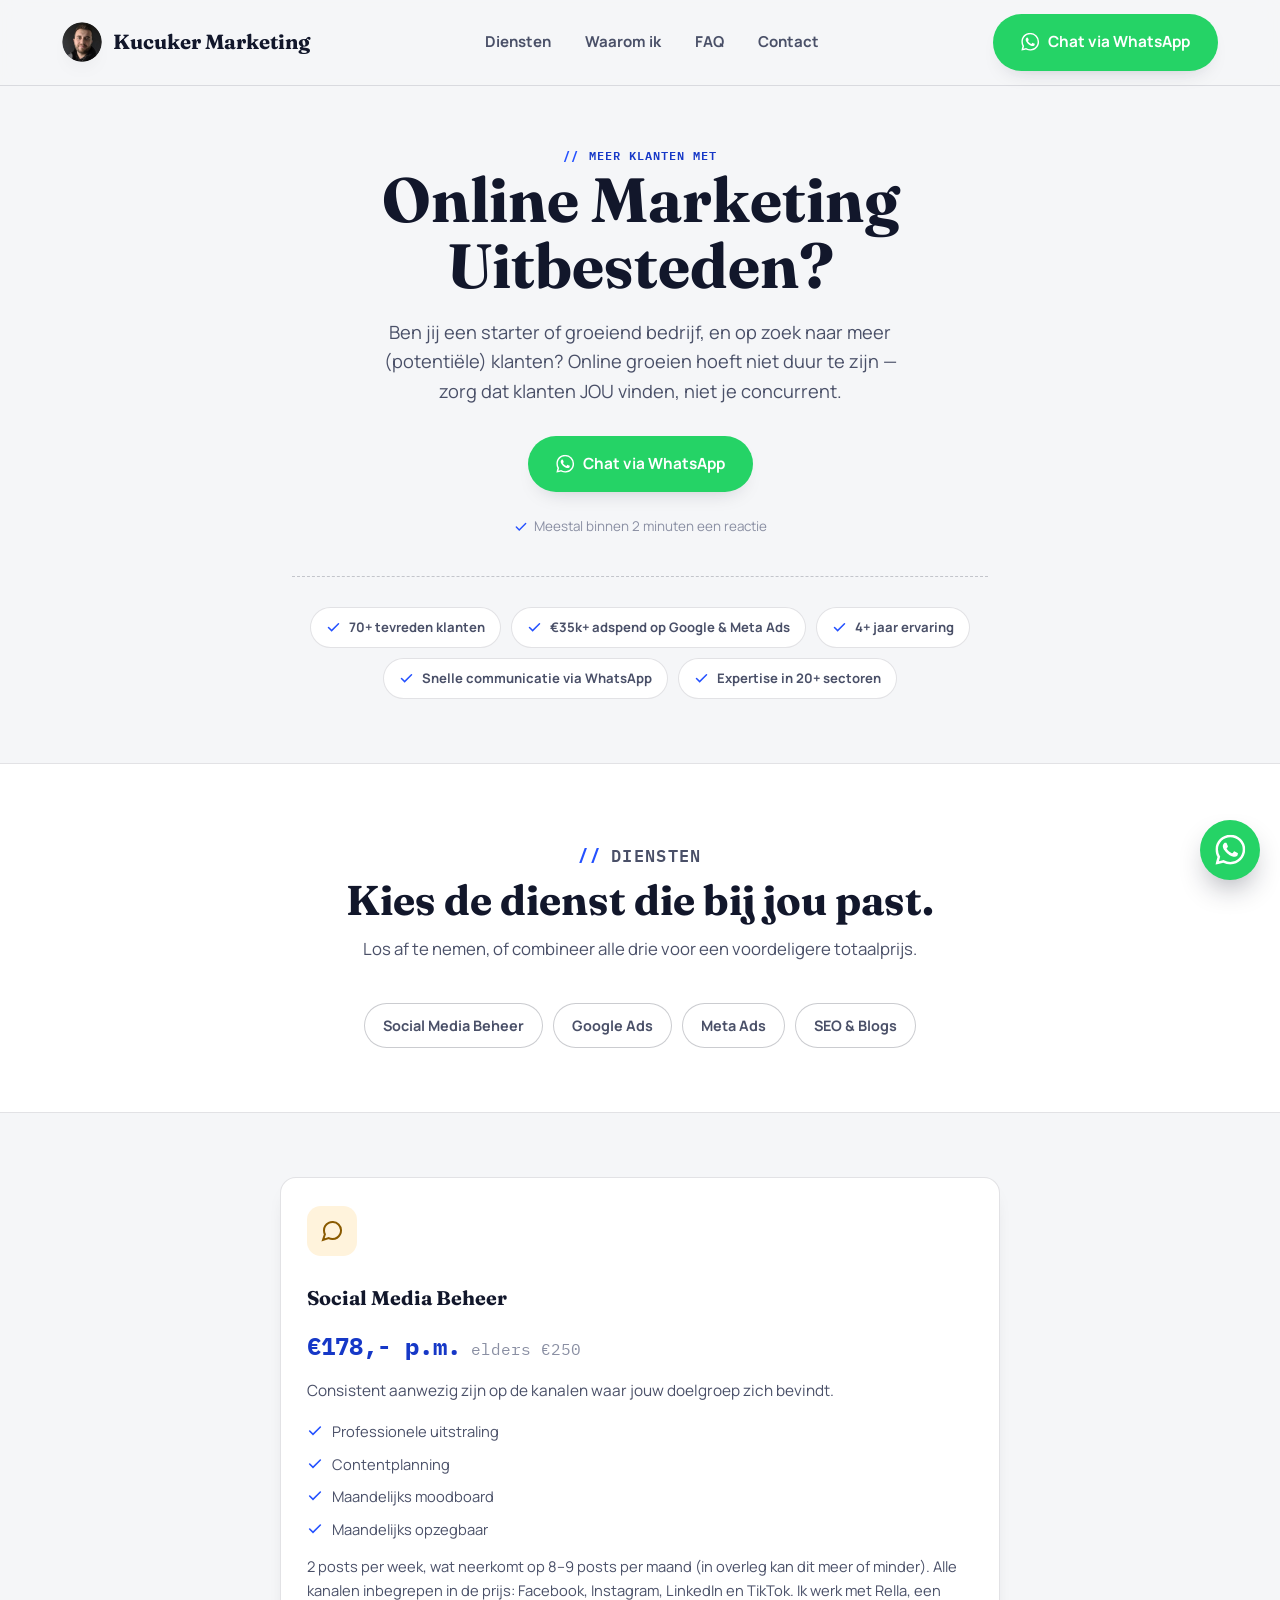
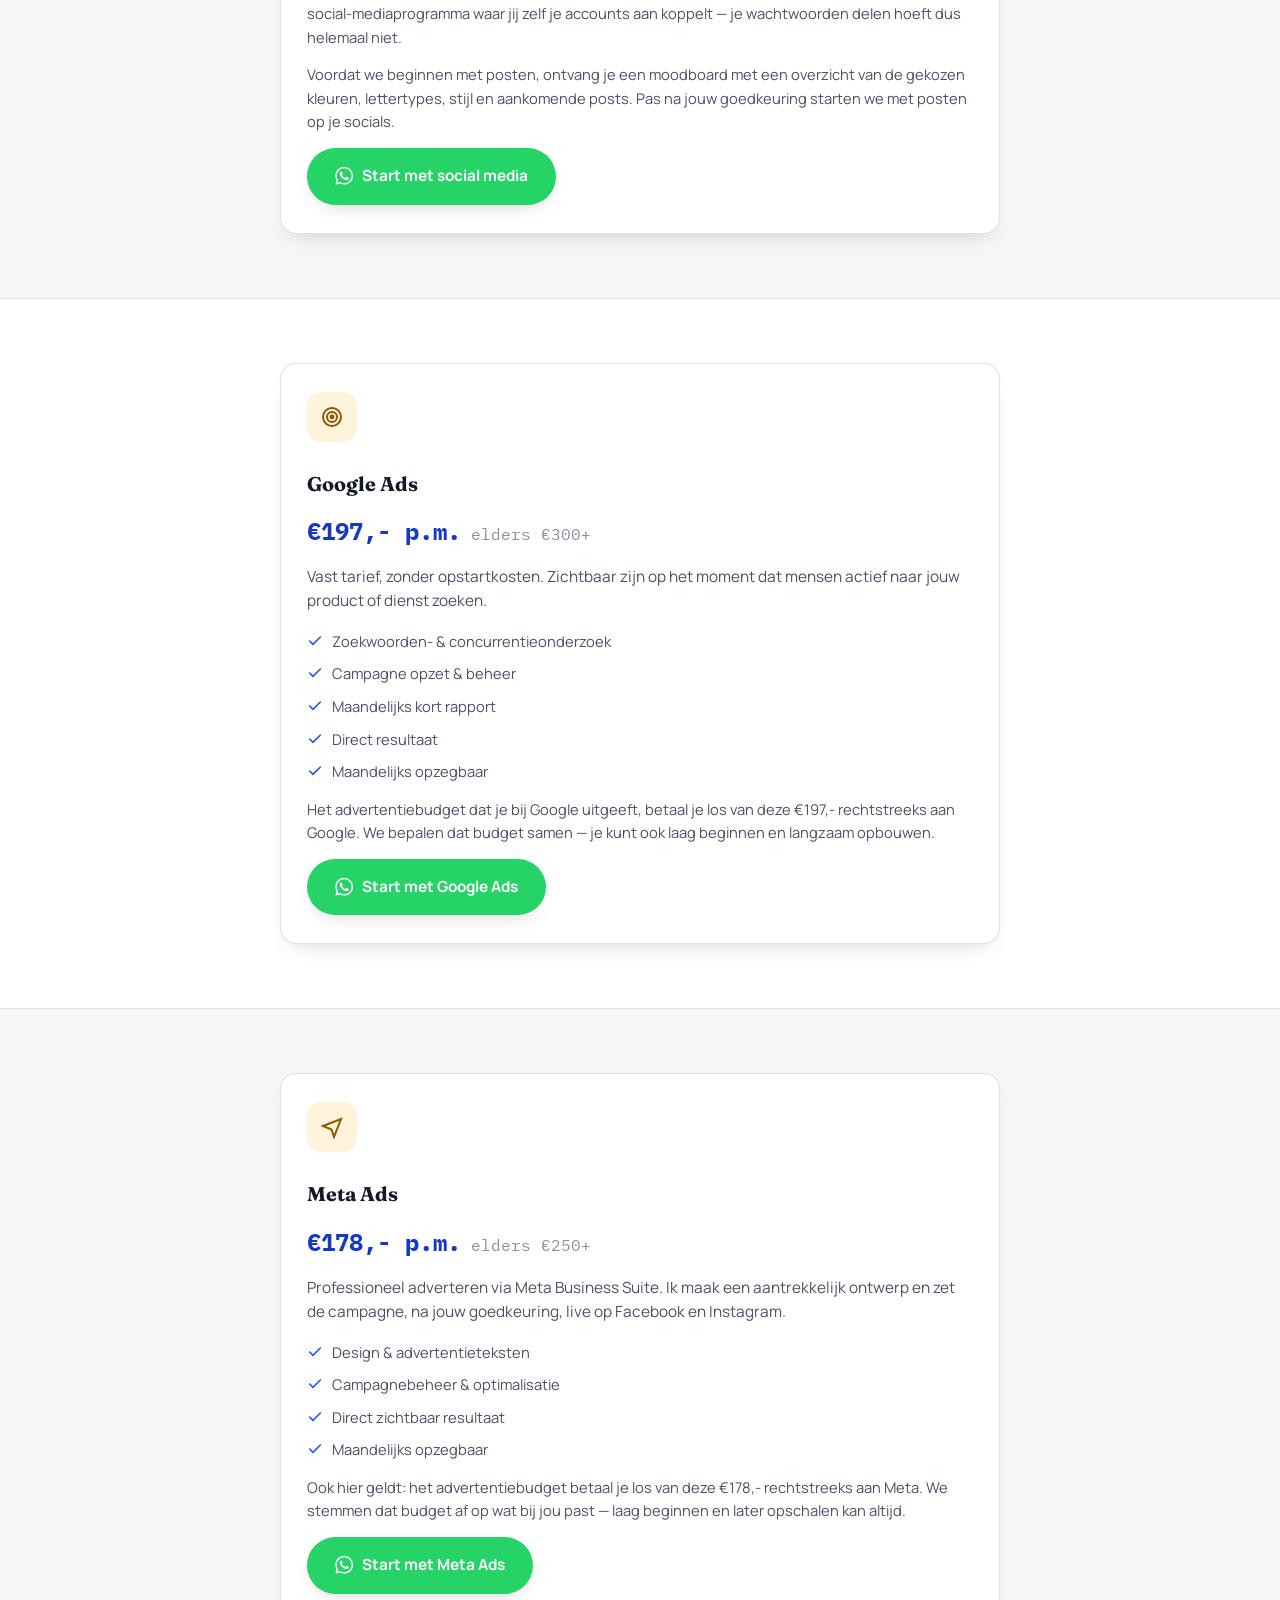
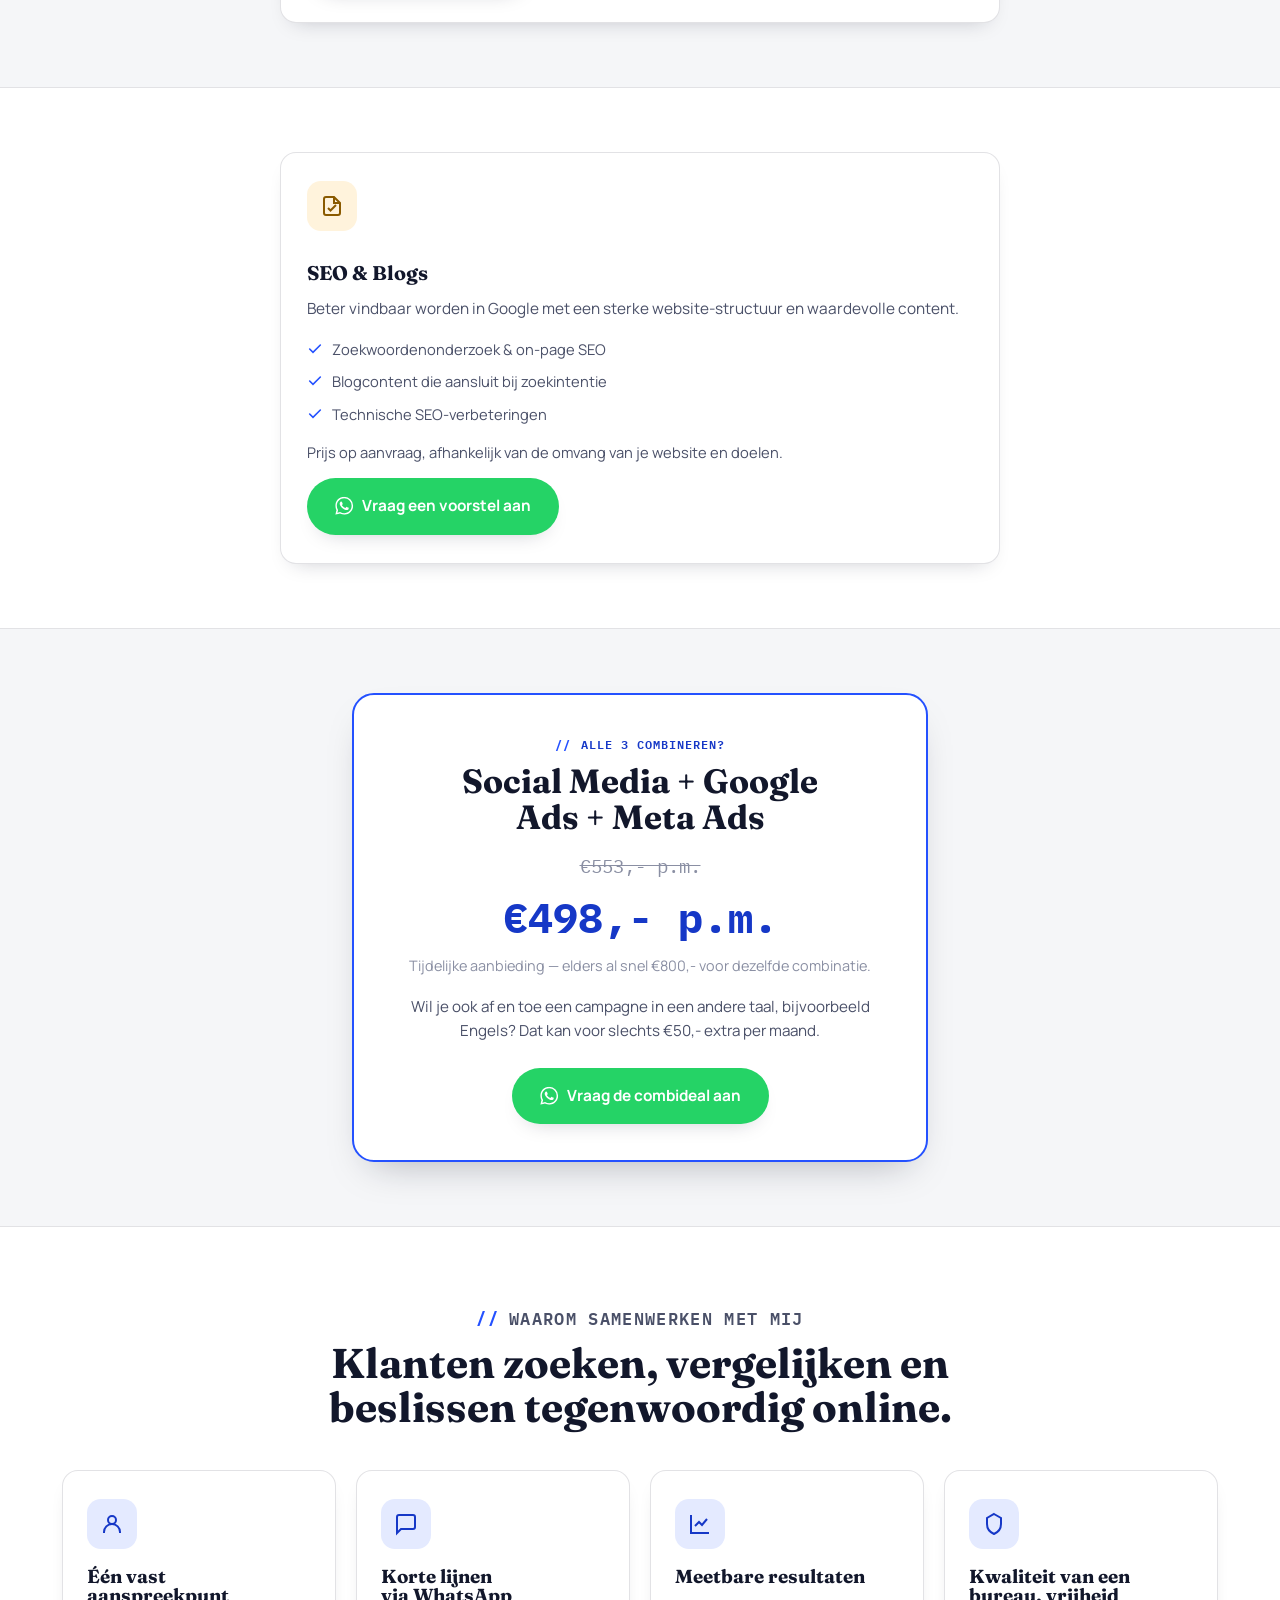
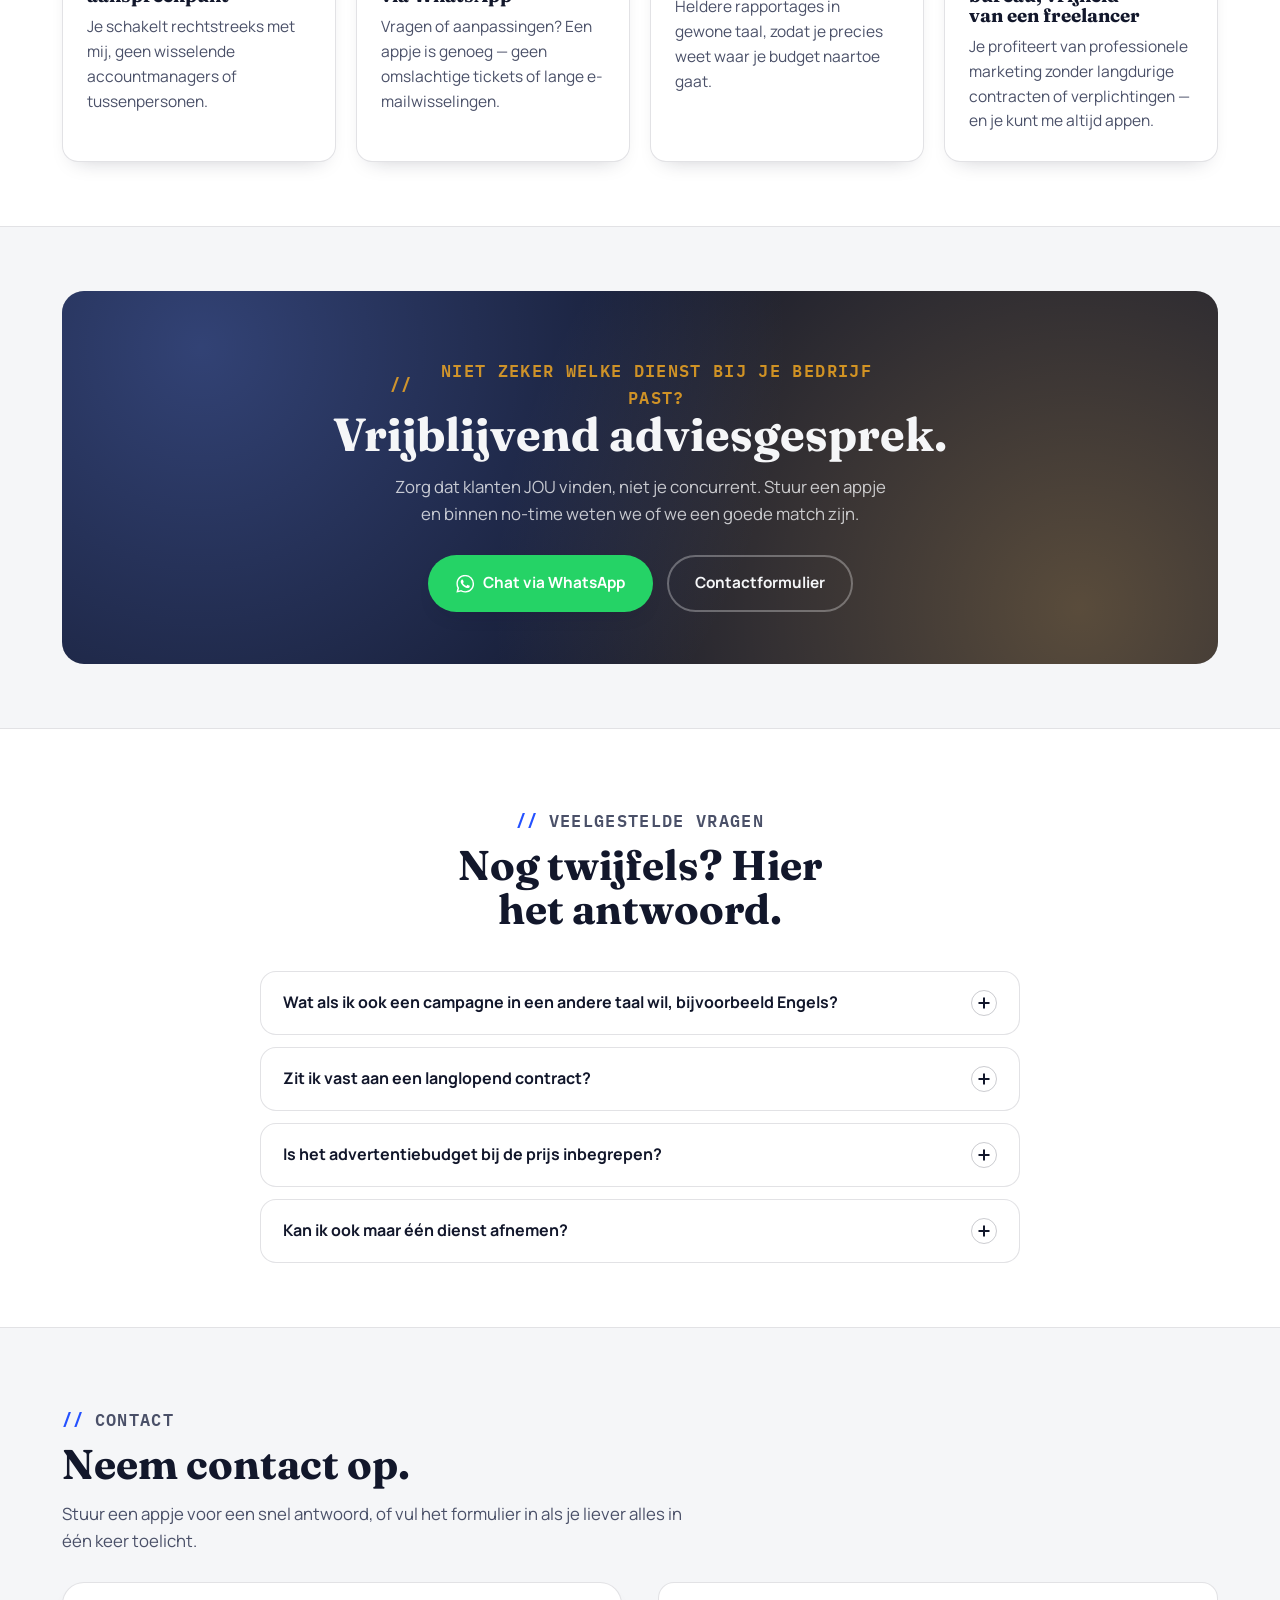
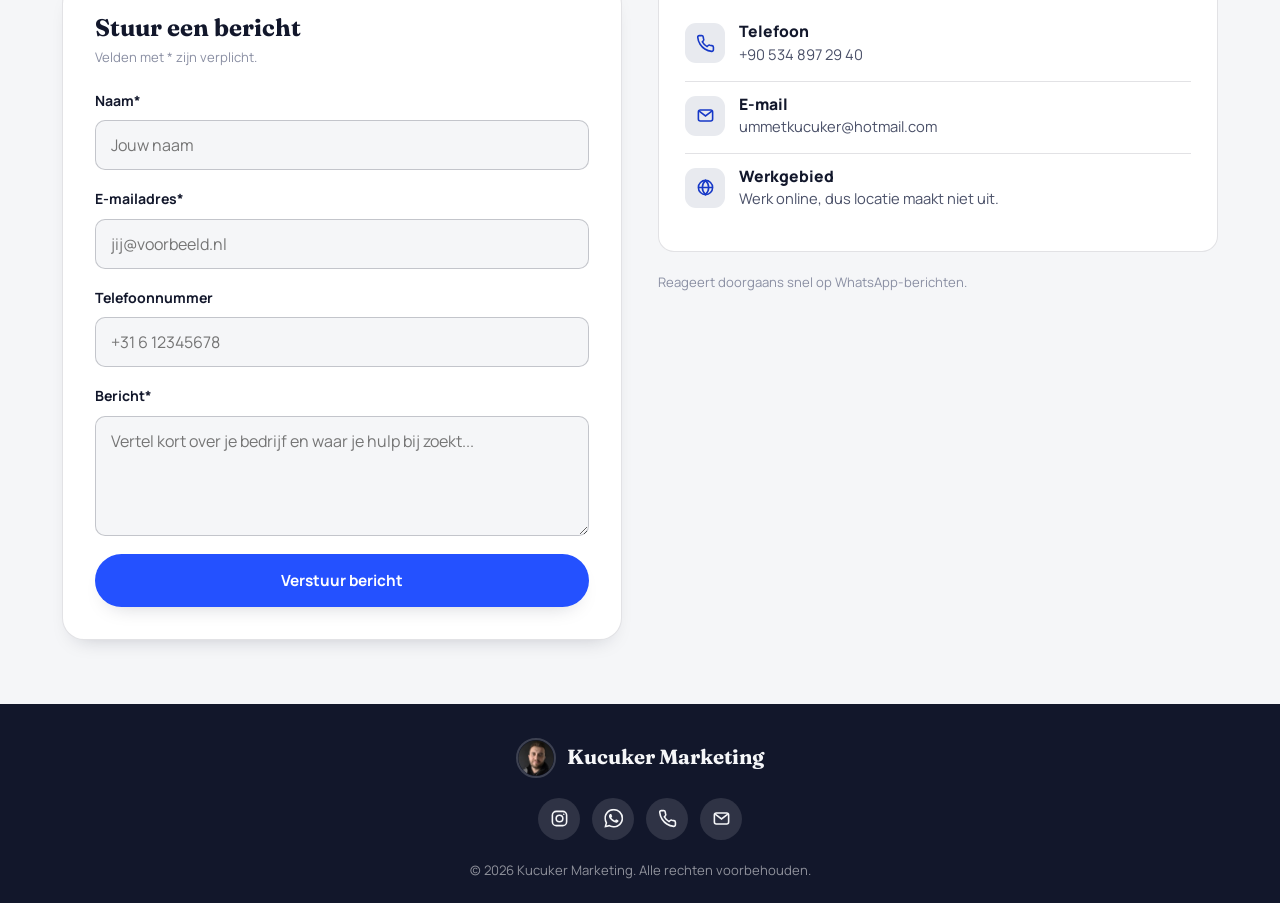
==== index.html @ f64799c8 "Add files via upload" ====
<!doctype html>
<html lang="nl">
<head>
<meta charset="UTF-8">
<meta name="viewport" content="width=device-width, initial-scale=1.0">
<title>Kucuker Marketing | Online Marketing Bureau</title>
<link rel="preconnect" href="https://fonts.googleapis.com">
<link rel="preconnect" href="https://fonts.gstatic.com" crossorigin>
<link rel="stylesheet" href="https://fonts.googleapis.com/css2?family=Fraunces:opsz,wght@9..144,500;9..144,600;9..144,700;9..144,800;9..144,900&family=Manrope:wght@400;500;600;700;800&family=IBM+Plex+Mono:wght@500;600;700&display=swap">
<link rel="stylesheet" href="index.css">
<script type="application/ld+json">
{
  "@context": "https://schema.org",
  "@type": "ProfessionalService",
  "name": "Kucuker Marketing",
  "url": "https://kucukermarketing.nl",
  "description": "Online marketing uitbesteden: social media beheer, Google Ads, Meta Ads en SEO & blogs voor zzp'ers en MKB.",
  "telephone": "+90 534 897 29 40",
  "areaServed": "Online / op afstand",
  "makesOffer": [
    {"@type":"Offer","itemOffered":{"@type":"Service","name":"Social Media Beheer"}},
    {"@type":"Offer","itemOffered":{"@type":"Service","name":"Google Ads"}},
    {"@type":"Offer","itemOffered":{"@type":"Service","name":"Meta Ads"}},
    {"@type":"Offer","itemOffered":{"@type":"Service","name":"SEO & Blogs"}}
  ]
}
</script>
</head>
<body>
<header class="site-header">
  <div class="wrap header-row">
    <a href="#top" class="logo" aria-label="Kucuker Marketing home">
      <img class="logo-photo" src="[data-uri]" alt="">
      <span class="logo-text">Kucuker Marketing</span>
    </a>

    <nav class="nav" aria-label="Primair">
      <a href="#diensten" class="nav-link" data-nav="diensten">Diensten</a>
      <a href="#waarom" class="nav-link" data-nav="waarom">Waarom ik</a>
      <a href="#faq" class="nav-link" data-nav="faq">FAQ</a>
      <a href="#contact" class="nav-link" data-nav="contact">Contact</a>
    </nav>

    <div class="header-actions">
      <a href="https://wa.me/905348972940" class="btn btn-wa header-cta"><svg class="wa-icon" viewBox="0 0 24 24" fill="currentColor" width="18" height="18"><path d="M17.472 14.382c-.297-.149-1.758-.867-2.03-.967-.273-.099-.471-.148-.67.15-.197.297-.767.966-.94 1.164-.173.199-.347.223-.644.075-.297-.15-1.255-.463-2.39-1.475-.883-.788-1.48-1.761-1.653-2.059-.173-.297-.018-.458.13-.606.134-.133.298-.347.446-.52.149-.174.198-.298.298-.497.099-.198.05-.371-.025-.52-.075-.149-.669-1.612-.916-2.207-.242-.579-.487-.5-.669-.51-.173-.008-.371-.01-.57-.01-.198 0-.52.074-.792.372-.272.297-1.04 1.016-1.04 2.479 0 1.462 1.065 2.875 1.213 3.074.149.198 2.096 3.2 5.077 4.487.709.306 1.262.489 1.694.625.712.227 1.36.195 1.871.118.571-.085 1.758-.719 2.006-1.413.248-.694.248-1.289.173-1.413-.074-.124-.272-.198-.57-.347zm-5.421 7.403h-.004a9.87 9.87 0 01-5.031-1.378l-.361-.214-3.741.982.998-3.648-.235-.374a9.86 9.86 0 01-1.51-5.26c.001-5.45 4.436-9.884 9.888-9.884 2.64 0 5.122 1.03 6.988 2.898a9.825 9.825 0 012.893 6.994c-.003 5.45-4.437 9.884-9.885 9.884zm8.413-18.297A11.815 11.815 0 0012.05 0C5.495 0 .16 5.335.157 11.892c0 2.096.547 4.142 1.588 5.945L.057 24l6.305-1.654a11.882 11.882 0 005.683 1.448h.005c6.554 0 11.89-5.335 11.893-11.893a11.821 11.821 0 00-3.48-8.413z"/></svg>Chat via WhatsApp</a>
      <button class="menu-toggle" id="menuToggle" aria-expanded="false" aria-controls="mobilePanel" aria-label="Open menu">
        <svg id="iconMenu" width="20" height="20" viewBox="0 0 24 24" fill="none" stroke="currentColor" stroke-width="2.4" stroke-linecap="round"><path d="M3 6h18M3 12h18M3 18h18"/></svg>
        <svg id="iconClose" width="20" height="20" viewBox="0 0 24 24" fill="none" stroke="currentColor" stroke-width="2.4" stroke-linecap="round" hidden><path d="M6 6l12 12M18 6L6 18"/></svg>
      </button>
    </div>
  </div>

  <nav class="mobile-panel" id="mobilePanel" aria-label="Mobiel">
    <a href="#diensten" class="nav-link" data-nav="diensten">Diensten</a>
    <a href="#waarom" class="nav-link" data-nav="waarom">Waarom ik</a>
    <a href="#faq" class="nav-link" data-nav="faq">FAQ</a>
    <a href="#contact" class="nav-link" data-nav="contact">Contact</a>
    <a href="https://wa.me/905348972940" class="btn btn-wa"><svg class="wa-icon" viewBox="0 0 24 24" fill="currentColor" width="18" height="18"><path d="M17.472 14.382c-.297-.149-1.758-.867-2.03-.967-.273-.099-.471-.148-.67.15-.197.297-.767.966-.94 1.164-.173.199-.347.223-.644.075-.297-.15-1.255-.463-2.39-1.475-.883-.788-1.48-1.761-1.653-2.059-.173-.297-.018-.458.13-.606.134-.133.298-.347.446-.52.149-.174.198-.298.298-.497.099-.198.05-.371-.025-.52-.075-.149-.669-1.612-.916-2.207-.242-.579-.487-.5-.669-.51-.173-.008-.371-.01-.57-.01-.198 0-.52.074-.792.372-.272.297-1.04 1.016-1.04 2.479 0 1.462 1.065 2.875 1.213 3.074.149.198 2.096 3.2 5.077 4.487.709.306 1.262.489 1.694.625.712.227 1.36.195 1.871.118.571-.085 1.758-.719 2.006-1.413.248-.694.248-1.289.173-1.413-.074-.124-.272-.198-.57-.347zm-5.421 7.403h-.004a9.87 9.87 0 01-5.031-1.378l-.361-.214-3.741.982.998-3.648-.235-.374a9.86 9.86 0 01-1.51-5.26c.001-5.45 4.436-9.884 9.888-9.884 2.64 0 5.122 1.03 6.988 2.898a9.825 9.825 0 012.893 6.994c-.003 5.45-4.437 9.884-9.885 9.884zm8.413-18.297A11.815 11.815 0 0012.05 0C5.495 0 .16 5.335.157 11.892c0 2.096.547 4.142 1.588 5.945L.057 24l6.305-1.654a11.882 11.882 0 005.683 1.448h.005c6.554 0 11.89-5.335 11.893-11.893a11.821 11.821 0 00-3.48-8.413z"/></svg>Chat via WhatsApp</a>
  </nav>
</header>

<main id="top">

  <!-- ===================== HERO ===================== -->
  <section class="hero hero-solo">
    <div class="wrap">
      <div>
        <p class="eyebrow">Meer klanten met</p>
        <h1>Online Marketing<br>Uitbesteden?</h1>
        <p class="hero-lede">Ben jij een starter of groeiend bedrijf, en op zoek naar meer (potenti&euml;le) klanten? Online groeien hoeft niet duur te zijn &mdash; zorg dat klanten JOU vinden, niet je concurrent.</p>
        <div class="hero-actions">
          <a href="https://wa.me/905348972940" class="btn btn-wa"><svg class="wa-icon" viewBox="0 0 24 24" fill="currentColor" width="18" height="18"><path d="M17.472 14.382c-.297-.149-1.758-.867-2.03-.967-.273-.099-.471-.148-.67.15-.197.297-.767.966-.94 1.164-.173.199-.347.223-.644.075-.297-.15-1.255-.463-2.39-1.475-.883-.788-1.48-1.761-1.653-2.059-.173-.297-.018-.458.13-.606.134-.133.298-.347.446-.52.149-.174.198-.298.298-.497.099-.198.05-.371-.025-.52-.075-.149-.669-1.612-.916-2.207-.242-.579-.487-.5-.669-.51-.173-.008-.371-.01-.57-.01-.198 0-.52.074-.792.372-.272.297-1.04 1.016-1.04 2.479 0 1.462 1.065 2.875 1.213 3.074.149.198 2.096 3.2 5.077 4.487.709.306 1.262.489 1.694.625.712.227 1.36.195 1.871.118.571-.085 1.758-.719 2.006-1.413.248-.694.248-1.289.173-1.413-.074-.124-.272-.198-.57-.347zm-5.421 7.403h-.004a9.87 9.87 0 01-5.031-1.378l-.361-.214-3.741.982.998-3.648-.235-.374a9.86 9.86 0 01-1.51-5.26c.001-5.45 4.436-9.884 9.888-9.884 2.64 0 5.122 1.03 6.988 2.898a9.825 9.825 0 012.893 6.994c-.003 5.45-4.437 9.884-9.885 9.884zm8.413-18.297A11.815 11.815 0 0012.05 0C5.495 0 .16 5.335.157 11.892c0 2.096.547 4.142 1.588 5.945L.057 24l6.305-1.654a11.882 11.882 0 005.683 1.448h.005c6.554 0 11.89-5.335 11.893-11.893a11.821 11.821 0 00-3.48-8.413z"/></svg>Chat via WhatsApp</a>
          <p class="wa-note"><svg viewBox="0 0 24 24" fill="none" stroke="currentColor" stroke-width="2.4" stroke-linecap="round"><path d="M20 6L9 17l-5-5"/></svg>Meestal binnen 2 minuten een reactie</p>
        </div>

        <div class="tag-strip">
          <span class="tag-chip"><svg viewBox="0 0 24 24" fill="none" stroke="currentColor" stroke-width="2.4" stroke-linecap="round"><path d="M20 6L9 17l-5-5"/></svg>70+ tevreden klanten</span>
          <span class="tag-chip"><svg viewBox="0 0 24 24" fill="none" stroke="currentColor" stroke-width="2.4" stroke-linecap="round"><path d="M20 6L9 17l-5-5"/></svg>&euro;35k+ adspend op Google &amp; Meta Ads</span>
          <span class="tag-chip"><svg viewBox="0 0 24 24" fill="none" stroke="currentColor" stroke-width="2.4" stroke-linecap="round"><path d="M20 6L9 17l-5-5"/></svg>4+ jaar ervaring</span>
          <span class="tag-chip"><svg viewBox="0 0 24 24" fill="none" stroke="currentColor" stroke-width="2.4" stroke-linecap="round"><path d="M20 6L9 17l-5-5"/></svg>Snelle communicatie via WhatsApp</span>
          <span class="tag-chip"><svg viewBox="0 0 24 24" fill="none" stroke="currentColor" stroke-width="2.4" stroke-linecap="round"><path d="M20 6L9 17l-5-5"/></svg>Expertise in 20+ sectoren</span>
        </div>
      </div>
    </div>
  </section>

  <!-- ===================== DIENSTEN ===================== -->
  <section class="section section-alt" id="diensten">
    <div class="wrap">
      <div class="section-head" style="margin-inline:auto;text-align:center;">
        <p class="eyebrow" style="justify-content:center;">Diensten</p>
        <h2>Kies de dienst die bij jou past.</h2>
        <p style="margin-inline:auto;">Los af te nemen, of combineer alle drie voor een voordeligere totaalprijs.</p>
      </div>
      <nav class="pill-nav" aria-label="Spring naar dienst">
        <a href="#socialmedia">Social Media Beheer</a>
        <a href="#google-ads">Google Ads</a>
        <a href="#meta-ads">Meta Ads</a>
        <a href="#seo-blogs">SEO &amp; Blogs</a>
      </nav>
    </div>
  </section>

  <!-- ===== Social Media Beheer ===== -->
  <section class="section" id="socialmedia">
    <div class="wrap">
      <div class="services-grid" style="grid-template-columns:1fr;max-width:720px;margin-inline:auto;">
        <div class="service-card">
          <div class="benefit-icon"><svg viewBox="0 0 24 24" fill="none" stroke="currentColor" stroke-width="2"><path d="M21 11.5a8.4 8.4 0 01-.9 3.8 8.5 8.5 0 01-7.6 4.7 8.4 8.4 0 01-3.8-.9L3 21l1.9-5.7a8.4 8.4 0 01-.9-3.8 8.5 8.5 0 014.7-7.6 8.4 8.4 0 013.8-.9h.5a8.48 8.48 0 018 8v.5z"/></svg></div>
          <h3>Social Media Beheer</h3>
          <div class="price-line"><span class="now">&euro;178,- p.m.</span><span class="was">elders &euro;250</span></div>
          <p>Consistent aanwezig zijn op de kanalen waar jouw doelgroep zich bevindt.</p>
          <ul class="service-list">
            <li><svg viewBox="0 0 24 24" fill="none" stroke="currentColor" stroke-width="2.4" stroke-linecap="round"><path d="M20 6L9 17l-5-5"/></svg>Professionele uitstraling</li>
            <li><svg viewBox="0 0 24 24" fill="none" stroke="currentColor" stroke-width="2.4" stroke-linecap="round"><path d="M20 6L9 17l-5-5"/></svg>Contentplanning</li>
            <li><svg viewBox="0 0 24 24" fill="none" stroke="currentColor" stroke-width="2.4" stroke-linecap="round"><path d="M20 6L9 17l-5-5"/></svg>Maandelijks moodboard</li>
            <li><svg viewBox="0 0 24 24" fill="none" stroke="currentColor" stroke-width="2.4" stroke-linecap="round"><path d="M20 6L9 17l-5-5"/></svg>Maandelijks opzegbaar</li>
          </ul>
          <p style="color:var(--ink-soft);font-size:0.92rem;">2 posts per week, wat neerkomt op 8&ndash;9 posts per maand (in overleg kan dit meer of minder). Alle kanalen inbegrepen in de prijs: Facebook, Instagram, LinkedIn en TikTok. Ik werk met Rella, een social-mediaprogramma waar jij zelf je accounts aan koppelt &mdash; je wachtwoorden delen hoeft dus helemaal niet.</p>
          <p style="color:var(--ink-soft);font-size:0.92rem;">Voordat we beginnen met posten, ontvang je een moodboard met een overzicht van de gekozen kleuren, lettertypes, stijl en aankomende posts. Pas na jouw goedkeuring starten we met posten op je socials.</p>
          <a href="https://wa.me/905348972940" class="btn btn-wa" style="align-self:flex-start;"><svg class="wa-icon" viewBox="0 0 24 24" fill="currentColor" width="18" height="18"><path d="M17.472 14.382c-.297-.149-1.758-.867-2.03-.967-.273-.099-.471-.148-.67.15-.197.297-.767.966-.94 1.164-.173.199-.347.223-.644.075-.297-.15-1.255-.463-2.39-1.475-.883-.788-1.48-1.761-1.653-2.059-.173-.297-.018-.458.13-.606.134-.133.298-.347.446-.52.149-.174.198-.298.298-.497.099-.198.05-.371-.025-.52-.075-.149-.669-1.612-.916-2.207-.242-.579-.487-.5-.669-.51-.173-.008-.371-.01-.57-.01-.198 0-.52.074-.792.372-.272.297-1.04 1.016-1.04 2.479 0 1.462 1.065 2.875 1.213 3.074.149.198 2.096 3.2 5.077 4.487.709.306 1.262.489 1.694.625.712.227 1.36.195 1.871.118.571-.085 1.758-.719 2.006-1.413.248-.694.248-1.289.173-1.413-.074-.124-.272-.198-.57-.347zm-5.421 7.403h-.004a9.87 9.87 0 01-5.031-1.378l-.361-.214-3.741.982.998-3.648-.235-.374a9.86 9.86 0 01-1.51-5.26c.001-5.45 4.436-9.884 9.888-9.884 2.64 0 5.122 1.03 6.988 2.898a9.825 9.825 0 012.893 6.994c-.003 5.45-4.437 9.884-9.885 9.884zm8.413-18.297A11.815 11.815 0 0012.05 0C5.495 0 .16 5.335.157 11.892c0 2.096.547 4.142 1.588 5.945L.057 24l6.305-1.654a11.882 11.882 0 005.683 1.448h.005c6.554 0 11.89-5.335 11.893-11.893a11.821 11.821 0 00-3.48-8.413z"/></svg>Start met social media</a>
        </div>
      </div>
    </div>
  </section>

  <!-- ===== Google Ads ===== -->
  <section class="section section-alt" id="google-ads">
    <div class="wrap">
      <div class="services-grid" style="grid-template-columns:1fr;max-width:720px;margin-inline:auto;">
        <div class="service-card">
          <div class="benefit-icon"><svg viewBox="0 0 24 24" fill="none" stroke="currentColor" stroke-width="2"><circle cx="12" cy="12" r="9"/><circle cx="12" cy="12" r="5"/><circle cx="12" cy="12" r="1.4" fill="currentColor"/></svg></div>
          <h3>Google Ads</h3>
          <div class="price-line"><span class="now">&euro;197,- p.m.</span><span class="was">elders &euro;300+</span></div>
          <p>Vast tarief, zonder opstartkosten. Zichtbaar zijn op het moment dat mensen actief naar jouw product of dienst zoeken.</p>
          <ul class="service-list">
            <li><svg viewBox="0 0 24 24" fill="none" stroke="currentColor" stroke-width="2.4" stroke-linecap="round"><path d="M20 6L9 17l-5-5"/></svg>Zoekwoorden- &amp; concurrentieonderzoek</li>
            <li><svg viewBox="0 0 24 24" fill="none" stroke="currentColor" stroke-width="2.4" stroke-linecap="round"><path d="M20 6L9 17l-5-5"/></svg>Campagne opzet &amp; beheer</li>
            <li><svg viewBox="0 0 24 24" fill="none" stroke="currentColor" stroke-width="2.4" stroke-linecap="round"><path d="M20 6L9 17l-5-5"/></svg>Maandelijks kort rapport</li>
            <li><svg viewBox="0 0 24 24" fill="none" stroke="currentColor" stroke-width="2.4" stroke-linecap="round"><path d="M20 6L9 17l-5-5"/></svg>Direct resultaat</li>
            <li><svg viewBox="0 0 24 24" fill="none" stroke="currentColor" stroke-width="2.4" stroke-linecap="round"><path d="M20 6L9 17l-5-5"/></svg>Maandelijks opzegbaar</li>
          </ul>
          <p style="color:var(--ink-soft);font-size:0.92rem;">Het advertentiebudget dat je bij Google uitgeeft, betaal je los van deze &euro;197,- rechtstreeks aan Google. We bepalen dat budget samen &mdash; je kunt ook laag beginnen en langzaam opbouwen.</p>
          <a href="https://wa.me/905348972940" class="btn btn-wa" style="align-self:flex-start;"><svg class="wa-icon" viewBox="0 0 24 24" fill="currentColor" width="18" height="18"><path d="M17.472 14.382c-.297-.149-1.758-.867-2.03-.967-.273-.099-.471-.148-.67.15-.197.297-.767.966-.94 1.164-.173.199-.347.223-.644.075-.297-.15-1.255-.463-2.39-1.475-.883-.788-1.48-1.761-1.653-2.059-.173-.297-.018-.458.13-.606.134-.133.298-.347.446-.52.149-.174.198-.298.298-.497.099-.198.05-.371-.025-.52-.075-.149-.669-1.612-.916-2.207-.242-.579-.487-.5-.669-.51-.173-.008-.371-.01-.57-.01-.198 0-.52.074-.792.372-.272.297-1.04 1.016-1.04 2.479 0 1.462 1.065 2.875 1.213 3.074.149.198 2.096 3.2 5.077 4.487.709.306 1.262.489 1.694.625.712.227 1.36.195 1.871.118.571-.085 1.758-.719 2.006-1.413.248-.694.248-1.289.173-1.413-.074-.124-.272-.198-.57-.347zm-5.421 7.403h-.004a9.87 9.87 0 01-5.031-1.378l-.361-.214-3.741.982.998-3.648-.235-.374a9.86 9.86 0 01-1.51-5.26c.001-5.45 4.436-9.884 9.888-9.884 2.64 0 5.122 1.03 6.988 2.898a9.825 9.825 0 012.893 6.994c-.003 5.45-4.437 9.884-9.885 9.884zm8.413-18.297A11.815 11.815 0 0012.05 0C5.495 0 .16 5.335.157 11.892c0 2.096.547 4.142 1.588 5.945L.057 24l6.305-1.654a11.882 11.882 0 005.683 1.448h.005c6.554 0 11.89-5.335 11.893-11.893a11.821 11.821 0 00-3.48-8.413z"/></svg>Start met Google Ads</a>
        </div>
      </div>
    </div>
  </section>

  <!-- ===== Meta Ads ===== -->
  <section class="section" id="meta-ads">
    <div class="wrap">
      <div class="services-grid" style="grid-template-columns:1fr;max-width:720px;margin-inline:auto;">
        <div class="service-card">
          <div class="benefit-icon"><svg viewBox="0 0 24 24" fill="none" stroke="currentColor" stroke-width="2"><path d="M3 11l18-7-7 18-2.5-7.5L3 11z"/></svg></div>
          <h3>Meta Ads</h3>
          <div class="price-line"><span class="now">&euro;178,- p.m.</span><span class="was">elders &euro;250+</span></div>
          <p>Professioneel adverteren via Meta Business Suite. Ik maak een aantrekkelijk ontwerp en zet de campagne, na jouw goedkeuring, live op Facebook en Instagram.</p>
          <ul class="service-list">
            <li><svg viewBox="0 0 24 24" fill="none" stroke="currentColor" stroke-width="2.4" stroke-linecap="round"><path d="M20 6L9 17l-5-5"/></svg>Design &amp; advertentieteksten</li>
            <li><svg viewBox="0 0 24 24" fill="none" stroke="currentColor" stroke-width="2.4" stroke-linecap="round"><path d="M20 6L9 17l-5-5"/></svg>Campagnebeheer &amp; optimalisatie</li>
            <li><svg viewBox="0 0 24 24" fill="none" stroke="currentColor" stroke-width="2.4" stroke-linecap="round"><path d="M20 6L9 17l-5-5"/></svg>Direct zichtbaar resultaat</li>
            <li><svg viewBox="0 0 24 24" fill="none" stroke="currentColor" stroke-width="2.4" stroke-linecap="round"><path d="M20 6L9 17l-5-5"/></svg>Maandelijks opzegbaar</li>
          </ul>
          <p style="color:var(--ink-soft);font-size:0.92rem;">Ook hier geldt: het advertentiebudget betaal je los van deze &euro;178,- rechtstreeks aan Meta. We stemmen dat budget af op wat bij jou past &mdash; laag beginnen en later opschalen kan altijd.</p>
          <a href="https://wa.me/905348972940" class="btn btn-wa" style="align-self:flex-start;"><svg class="wa-icon" viewBox="0 0 24 24" fill="currentColor" width="18" height="18"><path d="M17.472 14.382c-.297-.149-1.758-.867-2.03-.967-.273-.099-.471-.148-.67.15-.197.297-.767.966-.94 1.164-.173.199-.347.223-.644.075-.297-.15-1.255-.463-2.39-1.475-.883-.788-1.48-1.761-1.653-2.059-.173-.297-.018-.458.13-.606.134-.133.298-.347.446-.52.149-.174.198-.298.298-.497.099-.198.05-.371-.025-.52-.075-.149-.669-1.612-.916-2.207-.242-.579-.487-.5-.669-.51-.173-.008-.371-.01-.57-.01-.198 0-.52.074-.792.372-.272.297-1.04 1.016-1.04 2.479 0 1.462 1.065 2.875 1.213 3.074.149.198 2.096 3.2 5.077 4.487.709.306 1.262.489 1.694.625.712.227 1.36.195 1.871.118.571-.085 1.758-.719 2.006-1.413.248-.694.248-1.289.173-1.413-.074-.124-.272-.198-.57-.347zm-5.421 7.403h-.004a9.87 9.87 0 01-5.031-1.378l-.361-.214-3.741.982.998-3.648-.235-.374a9.86 9.86 0 01-1.51-5.26c.001-5.45 4.436-9.884 9.888-9.884 2.64 0 5.122 1.03 6.988 2.898a9.825 9.825 0 012.893 6.994c-.003 5.45-4.437 9.884-9.885 9.884zm8.413-18.297A11.815 11.815 0 0012.05 0C5.495 0 .16 5.335.157 11.892c0 2.096.547 4.142 1.588 5.945L.057 24l6.305-1.654a11.882 11.882 0 005.683 1.448h.005c6.554 0 11.89-5.335 11.893-11.893a11.821 11.821 0 00-3.48-8.413z"/></svg>Start met Meta Ads</a>
        </div>
      </div>
    </div>
  </section>

  <!-- ===== SEO & Blogs ===== -->
  <section class="section section-alt" id="seo-blogs">
    <div class="wrap">
      <div class="services-grid" style="grid-template-columns:1fr;max-width:720px;margin-inline:auto;">
        <div class="service-card">
          <div class="benefit-icon"><svg viewBox="0 0 24 24" fill="none" stroke="currentColor" stroke-width="2"><path d="M14 3H6a2 2 0 00-2 2v14a2 2 0 002 2h12a2 2 0 002-2V9z"/><path d="M14 3v6h6"/><path d="M8 14l2.5 2.5L16 11"/></svg></div>
          <h3>SEO &amp; Blogs</h3>
          <p>Beter vindbaar worden in Google met een sterke website-structuur en waardevolle content.</p>
          <ul class="service-list">
            <li><svg viewBox="0 0 24 24" fill="none" stroke="currentColor" stroke-width="2.4" stroke-linecap="round"><path d="M20 6L9 17l-5-5"/></svg>Zoekwoordenonderzoek &amp; on-page SEO</li>
            <li><svg viewBox="0 0 24 24" fill="none" stroke="currentColor" stroke-width="2.4" stroke-linecap="round"><path d="M20 6L9 17l-5-5"/></svg>Blogcontent die aansluit bij zoekintentie</li>
            <li><svg viewBox="0 0 24 24" fill="none" stroke="currentColor" stroke-width="2.4" stroke-linecap="round"><path d="M20 6L9 17l-5-5"/></svg>Technische SEO-verbeteringen</li>
          </ul>
          <p style="color:var(--ink-soft);font-size:0.92rem;">Prijs op aanvraag, afhankelijk van de omvang van je website en doelen.</p>
          <a href="https://wa.me/905348972940" class="btn btn-wa" style="align-self:flex-start;"><svg class="wa-icon" viewBox="0 0 24 24" fill="currentColor" width="18" height="18"><path d="M17.472 14.382c-.297-.149-1.758-.867-2.03-.967-.273-.099-.471-.148-.67.15-.197.297-.767.966-.94 1.164-.173.199-.347.223-.644.075-.297-.15-1.255-.463-2.39-1.475-.883-.788-1.48-1.761-1.653-2.059-.173-.297-.018-.458.13-.606.134-.133.298-.347.446-.52.149-.174.198-.298.298-.497.099-.198.05-.371-.025-.52-.075-.149-.669-1.612-.916-2.207-.242-.579-.487-.5-.669-.51-.173-.008-.371-.01-.57-.01-.198 0-.52.074-.792.372-.272.297-1.04 1.016-1.04 2.479 0 1.462 1.065 2.875 1.213 3.074.149.198 2.096 3.2 5.077 4.487.709.306 1.262.489 1.694.625.712.227 1.36.195 1.871.118.571-.085 1.758-.719 2.006-1.413.248-.694.248-1.289.173-1.413-.074-.124-.272-.198-.57-.347zm-5.421 7.403h-.004a9.87 9.87 0 01-5.031-1.378l-.361-.214-3.741.982.998-3.648-.235-.374a9.86 9.86 0 01-1.51-5.26c.001-5.45 4.436-9.884 9.888-9.884 2.64 0 5.122 1.03 6.988 2.898a9.825 9.825 0 012.893 6.994c-.003 5.45-4.437 9.884-9.885 9.884zm8.413-18.297A11.815 11.815 0 0012.05 0C5.495 0 .16 5.335.157 11.892c0 2.096.547 4.142 1.588 5.945L.057 24l6.305-1.654a11.882 11.882 0 005.683 1.448h.005c6.554 0 11.89-5.335 11.893-11.893a11.821 11.821 0 00-3.48-8.413z"/></svg>Vraag een voorstel aan</a>
        </div>
      </div>
    </div>
  </section>

  <!-- ===== Combo-aanbieding ===== -->
  <section class="section">
    <div class="wrap" style="max-width:640px;margin-inline:auto;">
      <div class="combo-card">
        <p class="eyebrow">Alle 3 combineren?</p>
        <h2 style="font-size:clamp(1.6rem,4vw,2.1rem);margin-top:8px;">Social Media + Google Ads + Meta Ads</h2>
        <div class="combo-old">&euro;553,- p.m.</div>
        <div class="combo-new">&euro;498,- p.m.</div>
        <p class="combo-elsewhere">Tijdelijke aanbieding &mdash; elders al snel &euro;800,- voor dezelfde combinatie.</p>
        <p class="combo-note">Wil je ook af en toe een campagne in een andere taal, bijvoorbeeld Engels? Dat kan voor slechts &euro;50,- extra per maand.</p>
        <div class="hero-actions" style="justify-content:center;margin-top:24px;">
          <a href="https://wa.me/905348972940" class="btn btn-wa"><svg class="wa-icon" viewBox="0 0 24 24" fill="currentColor" width="18" height="18"><path d="M17.472 14.382c-.297-.149-1.758-.867-2.03-.967-.273-.099-.471-.148-.67.15-.197.297-.767.966-.94 1.164-.173.199-.347.223-.644.075-.297-.15-1.255-.463-2.39-1.475-.883-.788-1.48-1.761-1.653-2.059-.173-.297-.018-.458.13-.606.134-.133.298-.347.446-.52.149-.174.198-.298.298-.497.099-.198.05-.371-.025-.52-.075-.149-.669-1.612-.916-2.207-.242-.579-.487-.5-.669-.51-.173-.008-.371-.01-.57-.01-.198 0-.52.074-.792.372-.272.297-1.04 1.016-1.04 2.479 0 1.462 1.065 2.875 1.213 3.074.149.198 2.096 3.2 5.077 4.487.709.306 1.262.489 1.694.625.712.227 1.36.195 1.871.118.571-.085 1.758-.719 2.006-1.413.248-.694.248-1.289.173-1.413-.074-.124-.272-.198-.57-.347zm-5.421 7.403h-.004a9.87 9.87 0 01-5.031-1.378l-.361-.214-3.741.982.998-3.648-.235-.374a9.86 9.86 0 01-1.51-5.26c.001-5.45 4.436-9.884 9.888-9.884 2.64 0 5.122 1.03 6.988 2.898a9.825 9.825 0 012.893 6.994c-.003 5.45-4.437 9.884-9.885 9.884zm8.413-18.297A11.815 11.815 0 0012.05 0C5.495 0 .16 5.335.157 11.892c0 2.096.547 4.142 1.588 5.945L.057 24l6.305-1.654a11.882 11.882 0 005.683 1.448h.005c6.554 0 11.89-5.335 11.893-11.893a11.821 11.821 0 00-3.48-8.413z"/></svg>Vraag de combideal aan</a>
        </div>
      </div>
    </div>
  </section>

  <!-- ===================== WAAROM ===================== -->
  <section class="section section-alt" id="waarom">
    <div class="wrap">
      <div class="section-head" style="margin-inline:auto;text-align:center;">
        <p class="eyebrow" style="justify-content:center;">Waarom samenwerken met mij</p>
        <h2>Klanten zoeken, vergelijken en beslissen tegenwoordig online.</h2>
      </div>
      <div class="benefits-grid">
        <div class="benefit-card">
          <div class="benefit-icon"><svg viewBox="0 0 24 24" fill="none" stroke="currentColor" stroke-width="2"><circle cx="12" cy="8" r="4"/><path d="M4 21v-1a8 8 0 0116 0v1"/></svg></div>
          <h3>&Eacute;&eacute;n vast aanspreekpunt</h3>
          <p>Je schakelt rechtstreeks met mij, geen wisselende accountmanagers of tussenpersonen.</p>
        </div>
        <div class="benefit-card">
          <div class="benefit-icon"><svg viewBox="0 0 24 24" fill="none" stroke="currentColor" stroke-width="2"><path d="M21 15a2 2 0 01-2 2H7l-4 4V5a2 2 0 012-2h14a2 2 0 012 2z"/></svg></div>
          <h3>Korte lijnen via WhatsApp</h3>
          <p>Vragen of aanpassingen? Een appje is genoeg &mdash; geen omslachtige tickets of lange e-mailwisselingen.</p>
        </div>
        <div class="benefit-card">
          <div class="benefit-icon"><svg viewBox="0 0 24 24" fill="none" stroke="currentColor" stroke-width="2"><path d="M3 3v18h18"/><path d="M7 14l4-4 3 3 5-6"/></svg></div>
          <h3>Meetbare resultaten</h3>
          <p>Heldere rapportages in gewone taal, zodat je precies weet waar je budget naartoe gaat.</p>
        </div>
        <div class="benefit-card">
          <div class="benefit-icon"><svg viewBox="0 0 24 24" fill="none" stroke="currentColor" stroke-width="2"><path d="M12 2l7 4v6c0 5-3.5 8.5-7 10-3.5-1.5-7-5-7-10V6z"/></svg></div>
          <h3>Kwaliteit van een bureau, vrijheid van een freelancer</h3>
          <p>Je profiteert van professionele marketing zonder langdurige contracten of verplichtingen &mdash; en je kunt me altijd appen.</p>
        </div>
      </div>
    </div>
  </section>

  <!-- ===================== CTA ===================== -->
  <section class="section">
    <div class="wrap">
      <div class="cta-banner">
        <p class="eyebrow">Niet zeker welke dienst bij je bedrijf past?</p>
        <h2>Vrijblijvend adviesgesprek.</h2>
        <p>Zorg dat klanten JOU vinden, niet je concurrent. Stuur een appje en binnen no-time weten we of we een goede match zijn.</p>
        <div class="hero-actions">
          <a href="https://wa.me/905348972940" class="btn btn-wa"><svg class="wa-icon" viewBox="0 0 24 24" fill="currentColor" width="18" height="18"><path d="M17.472 14.382c-.297-.149-1.758-.867-2.03-.967-.273-.099-.471-.148-.67.15-.197.297-.767.966-.94 1.164-.173.199-.347.223-.644.075-.297-.15-1.255-.463-2.39-1.475-.883-.788-1.48-1.761-1.653-2.059-.173-.297-.018-.458.13-.606.134-.133.298-.347.446-.52.149-.174.198-.298.298-.497.099-.198.05-.371-.025-.52-.075-.149-.669-1.612-.916-2.207-.242-.579-.487-.5-.669-.51-.173-.008-.371-.01-.57-.01-.198 0-.52.074-.792.372-.272.297-1.04 1.016-1.04 2.479 0 1.462 1.065 2.875 1.213 3.074.149.198 2.096 3.2 5.077 4.487.709.306 1.262.489 1.694.625.712.227 1.36.195 1.871.118.571-.085 1.758-.719 2.006-1.413.248-.694.248-1.289.173-1.413-.074-.124-.272-.198-.57-.347zm-5.421 7.403h-.004a9.87 9.87 0 01-5.031-1.378l-.361-.214-3.741.982.998-3.648-.235-.374a9.86 9.86 0 01-1.51-5.26c.001-5.45 4.436-9.884 9.888-9.884 2.64 0 5.122 1.03 6.988 2.898a9.825 9.825 0 012.893 6.994c-.003 5.45-4.437 9.884-9.885 9.884zm8.413-18.297A11.815 11.815 0 0012.05 0C5.495 0 .16 5.335.157 11.892c0 2.096.547 4.142 1.588 5.945L.057 24l6.305-1.654a11.882 11.882 0 005.683 1.448h.005c6.554 0 11.89-5.335 11.893-11.893a11.821 11.821 0 00-3.48-8.413z"/></svg>Chat via WhatsApp</a>
          <a href="#contact" class="btn btn-outline">Contactformulier</a>
        </div>
      </div>
    </div>
  </section>

  <!-- ===================== FAQ ===================== -->
  <section class="section section-alt" id="faq">
    <div class="wrap">
      <div class="section-head" style="margin-inline:auto;text-align:center;">
        <p class="eyebrow" style="justify-content:center;">Veelgestelde vragen</p>
        <h2>Nog twijfels? Hier het antwoord.</h2>
      </div>
      <div class="faq-list" style="margin-inline:auto;">
        <details class="faq-item">
          <summary>Wat als ik ook een campagne in een andere taal wil, bijvoorbeeld Engels?<span class="plus"></span></summary>
          <div class="faq-body">Dat kan gewoon &mdash; een extra campagne in een andere taal kost slechts &euro;50,- extra per maand.</div>
        </details>
        <details class="faq-item">
          <summary>Zit ik vast aan een langlopend contract?<span class="plus"></span></summary>
          <div class="faq-body">Nee. Alle diensten zijn maandelijks opzegbaar, zonder lange looptijden of aansluitkosten.</div>
        </details>
        <details class="faq-item">
          <summary>Is het advertentiebudget bij de prijs inbegrepen?<span class="plus"></span></summary>
          <div class="faq-body">Nee. De genoemde prijzen zijn voor mijn beheer en werk. Het advertentiebudget dat je bij Google of Meta uitgeeft, betaal je daarnaast rechtstreeks &mdash; we bepalen dat budget samen, en je kunt laag beginnen en later opschalen.</div>
        </details>
        <details class="faq-item">
          <summary>Kan ik ook maar &eacute;&eacute;n dienst afnemen?<span class="plus"></span></summary>
          <div class="faq-body">Zeker. Je kiest zelf of je &eacute;&eacute;n dienst afneemt, of de combinatie van alle drie voor een voordeligere totaalprijs.</div>
        </details>
      </div>
    </div>
  </section>

  <!-- ===================== CONTACT ===================== -->
  <section class="section" id="contact">
    <div class="wrap">
      <div class="section-head" style="margin-bottom:28px;">
        <p class="eyebrow">Contact</p>
        <h2>Neem contact op.</h2>
        <p>Stuur een appje voor een snel antwoord, of vul het formulier in als je liever alles in &eacute;&eacute;n keer toelicht.</p>
      </div>
      <div class="contact-grid">

        <div class="form-card">
          <h2 class="form-title">Stuur een bericht</h2>
          <p class="form-note" style="margin-bottom:22px;">Velden met * zijn verplicht.</p>

          <form id="contactForm" novalidate>
            <div class="field">
              <label for="cf-name">Naam*</label>
              <input id="cf-name" name="name" type="text" required autocomplete="name" placeholder="Jouw naam">
            </div>
            <div class="field">
              <label for="cf-email">E-mailadres*</label>
              <input id="cf-email" name="email" type="email" required autocomplete="email" placeholder="jij@voorbeeld.nl">
            </div>
            <div class="field">
              <label for="cf-phone">Telefoonnummer</label>
              <input id="cf-phone" name="phone" type="tel" autocomplete="tel" placeholder="+31 6 12345678">
            </div>
            <div class="field">
              <label for="cf-message">Bericht*</label>
              <textarea id="cf-message" name="message" required placeholder="Vertel kort over je bedrijf en waar je hulp bij zoekt..."></textarea>
            </div>
            <button type="submit" class="btn btn-primary btn-block" id="submitBtn">Verstuur bericht</button>
            <p class="form-note" id="formError" hidden>Er ging iets mis bij het versturen. Probeer het nogmaals of stuur je bericht via <a href="https://wa.me/905348972940">WhatsApp</a>.</p>
          </form>

          <div class="success-box" id="successBox" role="status">
            <svg viewBox="0 0 24 24" fill="none" stroke="currentColor" stroke-width="2"><path d="M22 16.9v3a2 2 0 01-2.2 2 19.8 19.8 0 01-8.6-3 19.5 19.5 0 01-6-6 19.8 19.8 0 01-3-8.7A2 2 0 014.1 2h3a2 2 0 012 1.7c.1.9.3 1.8.6 2.7a2 2 0 01-.4 2.1L8 9.9a16 16 0 006 6l1.4-1.4a2 2 0 012.1-.4c.9.3 1.8.5 2.7.6a2 2 0 011.8 2z"/></svg>
            <h3>Bericht verstuurd&#33;</h3>
            <p>Bedankt voor je bericht &mdash; het is direct binnengekomen. Je hoort meestal snel iets terug, via e-mail of WhatsApp.</p>
            <button class="btn btn-outline btn-sm" id="resetForm">Nog een bericht sturen</button>
          </div>
        </div>

        <div>
          <div class="contact-card">
            <div class="contact-row">
              <div class="icon-wrap"><svg viewBox="0 0 24 24" fill="none" stroke="currentColor" stroke-width="2"><path d="M22 16.9v3a2 2 0 01-2.2 2 19.8 19.8 0 01-8.6-3 19.5 19.5 0 01-6-6 19.8 19.8 0 01-3-8.7A2 2 0 014.1 2h3a2 2 0 012 1.7c.1.9.3 1.8.6 2.7a2 2 0 01-.4 2.1L8 9.9a16 16 0 006 6l1.4-1.4a2 2 0 012.1-.4c.9.3 1.8.5 2.7.6a2 2 0 011.8 2z"/></svg></div>
              <div><h4>Telefoon</h4><p><a href="tel:+905348972940">+90 534 897 29 40</a></p></div>
            </div>
            <div class="contact-row">
              <div class="icon-wrap"><svg viewBox="0 0 24 24" fill="none" stroke="currentColor" stroke-width="2"><rect x="3" y="5" width="18" height="14" rx="2.5"/><path d="M4 6.5l8 6 8-6"/></svg></div>
              <div><h4>E-mail</h4><p><a href="mailto:ummetkucuker@hotmail.com">ummetkucuker@hotmail.com</a></p></div>
            </div>
            <div class="contact-row">
              <div class="icon-wrap"><svg viewBox="0 0 24 24" fill="none" stroke="currentColor" stroke-width="2"><circle cx="12" cy="12" r="9"/><path d="M3 12h18M12 3c2.5 2.5 4 5.7 4 9s-1.5 6.5-4 9c-2.5-2.5-4-5.7-4-9s1.5-6.5 4-9z"/></svg></div>
              <div><h4>Werkgebied</h4><p>Werk online, dus locatie maakt niet uit.</p></div>
            </div>
          </div>

          <p class="form-note">Reageert doorgaans snel op WhatsApp-berichten.</p>
        </div>

      </div>
    </div>
  </section>

</main>

<footer class="site-footer">
  <div class="wrap footer-inner">
    <div class="footer-logo">
      <img class="logo-photo" src="[data-uri]" alt="">
      <span class="logo-text">Kucuker Marketing</span>
    </div>

    <div class="footer-social">
      <a class="footer-icon" href="https://instagram.com/u.kucuker" target="_blank" rel="noopener" aria-label="Instagram van Kucuker Marketing">
        <svg viewBox="0 0 24 24" fill="none" stroke="currentColor" stroke-width="2"><rect x="3" y="3" width="18" height="18" rx="5"/><circle cx="12" cy="12" r="4.2"/><circle cx="17.4" cy="6.6" r="1" fill="currentColor" stroke="none"/></svg>
      </a>
      <a class="footer-icon" href="https://wa.me/905348972940" aria-label="WhatsApp Kucuker Marketing">
        <svg class="wa-icon" viewBox="0 0 24 24" fill="currentColor"><path d="M17.472 14.382c-.297-.149-1.758-.867-2.03-.967-.273-.099-.471-.148-.67.15-.197.297-.767.966-.94 1.164-.173.199-.347.223-.644.075-.297-.15-1.255-.463-2.39-1.475-.883-.788-1.48-1.761-1.653-2.059-.173-.297-.018-.458.13-.606.134-.133.298-.347.446-.52.149-.174.198-.298.298-.497.099-.198.05-.371-.025-.52-.075-.149-.669-1.612-.916-2.207-.242-.579-.487-.5-.669-.51-.173-.008-.371-.01-.57-.01-.198 0-.52.074-.792.372-.272.297-1.04 1.016-1.04 2.479 0 1.462 1.065 2.875 1.213 3.074.149.198 2.096 3.2 5.077 4.487.709.306 1.262.489 1.694.625.712.227 1.36.195 1.871.118.571-.085 1.758-.719 2.006-1.413.248-.694.248-1.289.173-1.413-.074-.124-.272-.198-.57-.347zm-5.421 7.403h-.004a9.87 9.87 0 01-5.031-1.378l-.361-.214-3.741.982.998-3.648-.235-.374a9.86 9.86 0 01-1.51-5.26c.001-5.45 4.436-9.884 9.888-9.884 2.64 0 5.122 1.03 6.988 2.898a9.825 9.825 0 012.893 6.994c-.003 5.45-4.437 9.884-9.885 9.884zm8.413-18.297A11.815 11.815 0 0012.05 0C5.495 0 .16 5.335.157 11.892c0 2.096.547 4.142 1.588 5.945L.057 24l6.305-1.654a11.882 11.882 0 005.683 1.448h.005c6.554 0 11.89-5.335 11.893-11.893a11.821 11.821 0 00-3.48-8.413z"/></svg>
      </a>
      <a class="footer-icon" href="tel:+905348972940" aria-label="Bel Kucuker Marketing">
        <svg viewBox="0 0 24 24" fill="none" stroke="currentColor" stroke-width="2"><path d="M22 16.9v3a2 2 0 01-2.2 2 19.8 19.8 0 01-8.6-3 19.5 19.5 0 01-6-6 19.8 19.8 0 01-3-8.7A2 2 0 014.1 2h3a2 2 0 012 1.7c.1.9.3 1.8.6 2.7a2 2 0 01-.4 2.1L8 9.9a16 16 0 006 6l1.4-1.4a2 2 0 012.1-.4c.9.3 1.8.5 2.7.6a2 2 0 011.8 2z"/></svg>
      </a>
      <a class="footer-icon" href="mailto:ummetkucuker@hotmail.com" aria-label="E-mail Kucuker Marketing">
        <svg viewBox="0 0 24 24" fill="none" stroke="currentColor" stroke-width="2"><rect x="3" y="5" width="18" height="14" rx="2.5"/><path d="M4 6.5l8 6 8-6"/></svg>
      </a>
    </div>

    <div class="footer-bottom">
      <span>&copy; <span id="year"></span> Kucuker Marketing. Alle rechten voorbehouden.</span>
    </div>
  </div>
</footer>

<a class="wa-float" href="https://wa.me/905348972940" aria-label="Chat via WhatsApp">
  <svg class="wa-icon" viewBox="0 0 24 24" fill="currentColor"><path d="M17.472 14.382c-.297-.149-1.758-.867-2.03-.967-.273-.099-.471-.148-.67.15-.197.297-.767.966-.94 1.164-.173.199-.347.223-.644.075-.297-.15-1.255-.463-2.39-1.475-.883-.788-1.48-1.761-1.653-2.059-.173-.297-.018-.458.13-.606.134-.133.298-.347.446-.52.149-.174.198-.298.298-.497.099-.198.05-.371-.025-.52-.075-.149-.669-1.612-.916-2.207-.242-.579-.487-.5-.669-.51-.173-.008-.371-.01-.57-.01-.198 0-.52.074-.792.372-.272.297-1.04 1.016-1.04 2.479 0 1.462 1.065 2.875 1.213 3.074.149.198 2.096 3.2 5.077 4.487.709.306 1.262.489 1.694.625.712.227 1.36.195 1.871.118.571-.085 1.758-.719 2.006-1.413.248-.694.248-1.289.173-1.413-.074-.124-.272-.198-.57-.347zm-5.421 7.403h-.004a9.87 9.87 0 01-5.031-1.378l-.361-.214-3.741.982.998-3.648-.235-.374a9.86 9.86 0 01-1.51-5.26c.001-5.45 4.436-9.884 9.888-9.884 2.64 0 5.122 1.03 6.988 2.898a9.825 9.825 0 012.893 6.994c-.003 5.45-4.437 9.884-9.885 9.884zm8.413-18.297A11.815 11.815 0 0012.05 0C5.495 0 .16 5.335.157 11.892c0 2.096.547 4.142 1.588 5.945L.057 24l6.305-1.654a11.882 11.882 0 005.683 1.448h.005c6.554 0 11.89-5.335 11.893-11.893a11.821 11.821 0 00-3.48-8.413z"/></svg>
</a>

<script>
(function(){
  "use strict";

  var menuToggle = document.getElementById("menuToggle");
  var mobilePanel = document.getElementById("mobilePanel");
  var iconMenu = document.getElementById("iconMenu");
  var iconClose = document.getElementById("iconClose");

  function closeMobileMenu(){
    if(!mobilePanel) return;
    mobilePanel.classList.remove("open");
    if(menuToggle) menuToggle.setAttribute("aria-expanded","false");
    if(iconMenu) iconMenu.hidden = false;
    if(iconClose) iconClose.hidden = true;
  }

  if(menuToggle){
    menuToggle.addEventListener("click", function(){
      var open = mobilePanel.classList.toggle("open");
      menuToggle.setAttribute("aria-expanded", open ? "true" : "false");
      iconMenu.hidden = open;
      iconClose.hidden = !open;
    });
  }

  document.querySelectorAll('.nav-link, .mobile-panel a.btn, .pill-nav a').forEach(function(a){
    a.addEventListener("click", function(){ closeMobileMenu(); });
  });

  var sections = ["diensten","waarom","faq","contact"].map(function(id){ return document.getElementById(id); }).filter(Boolean);
  var navLinks = document.querySelectorAll("[data-nav]");
  function onScroll(){
    var pos = window.scrollY + 110;
    var current = null;
    sections.forEach(function(sec){
      if(sec.offsetTop <= pos) current = sec.id;
    });
    navLinks.forEach(function(a){
      if(current && a.getAttribute("data-nav") === current){ a.classList.add("active"); }
      else { a.classList.remove("active"); }
    });
  }
  window.addEventListener("scroll", onScroll, {passive:true});
  onScroll();

  var form = document.getElementById("contactForm");
  var successBox = document.getElementById("successBox");
  var resetBtn = document.getElementById("resetForm");
  var submitBtn = document.getElementById("submitBtn");
  var formError = document.getElementById("formError");
  var CONTACT_EMAIL = "ummetkucuker@hotmail.com";

  if(form){
    form.addEventListener("submit", function(e){
      e.preventDefault();
      if(!form.checkValidity()){
        form.reportValidity();
        return;
      }
      var name = form.name.value.trim();
      var email = form.email.value.trim();
      var phone = form.phone.value.trim();
      var message = form.message.value.trim();

      if(formError) formError.hidden = true;
      if(submitBtn){ submitBtn.disabled = true; submitBtn.textContent = "Versturen…"; }

      var payload = {
        name: name,
        email: email,
        phone: phone || "(niet opgegeven)",
        message: message,
        _subject: "Nieuw bericht via kucukermarketing.nl — " + name,
        _template: "table",
        _captcha: "false"
      };

      fetch("https://formsubmit.co/ajax/" + CONTACT_EMAIL, {
        method: "POST",
        headers: { "Content-Type": "application/json", "Accept": "application/json" },
        body: JSON.stringify(payload)
      })
        .then(function(res){
          if(!res.ok) throw new Error("network");
          return res.json();
        })
        .then(function(){
          form.style.display = "none";
          successBox.classList.add("show");
        })
        .catch(function(){
          if(formError) formError.hidden = false;
        })
        .finally(function(){
          if(submitBtn){ submitBtn.disabled = false; submitBtn.textContent = "Verstuur bericht"; }
        });
    });
  }
  if(resetBtn){
    resetBtn.addEventListener("click", function(){
      form.reset();
      successBox.classList.remove("show");
      form.style.display = "block";
    });
  }

  var yearEl = document.getElementById("year");
  if(yearEl) yearEl.textContent = new Date().getFullYear();
})();
</script>

</body>
</html>
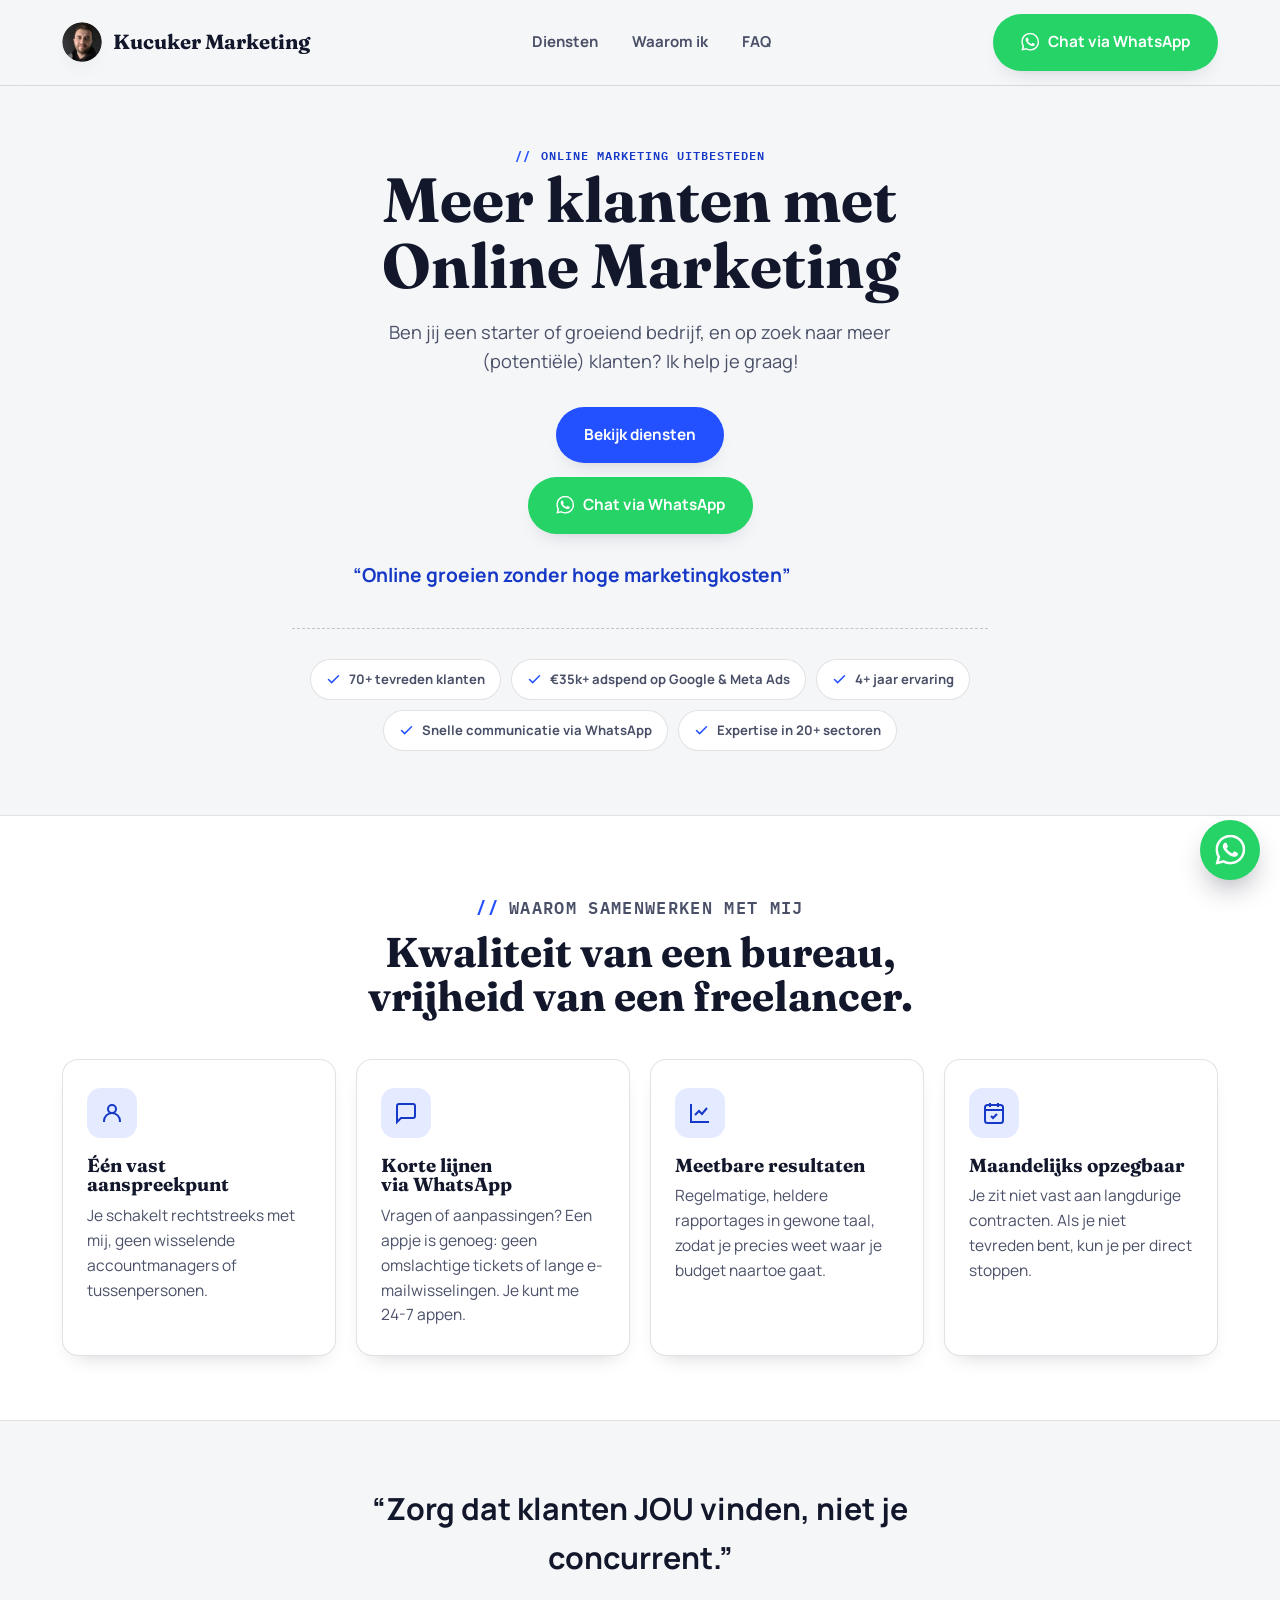
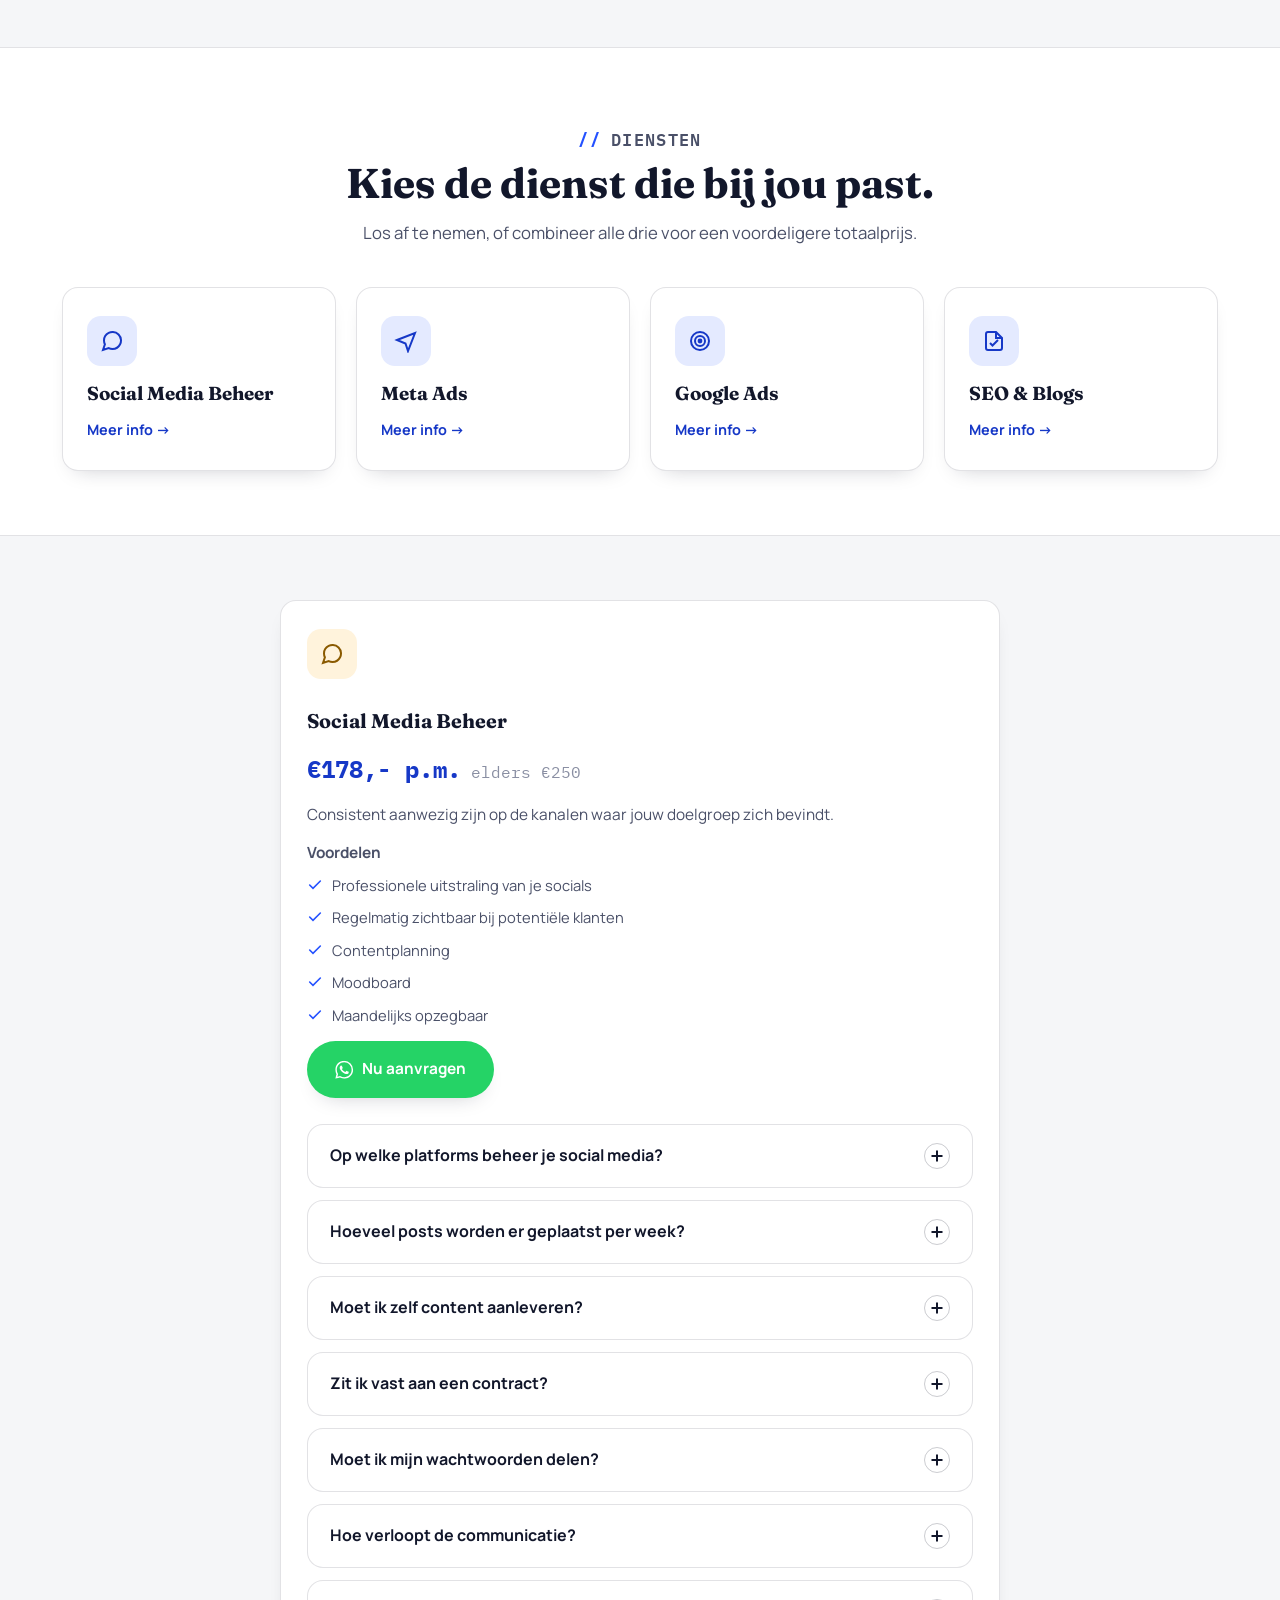
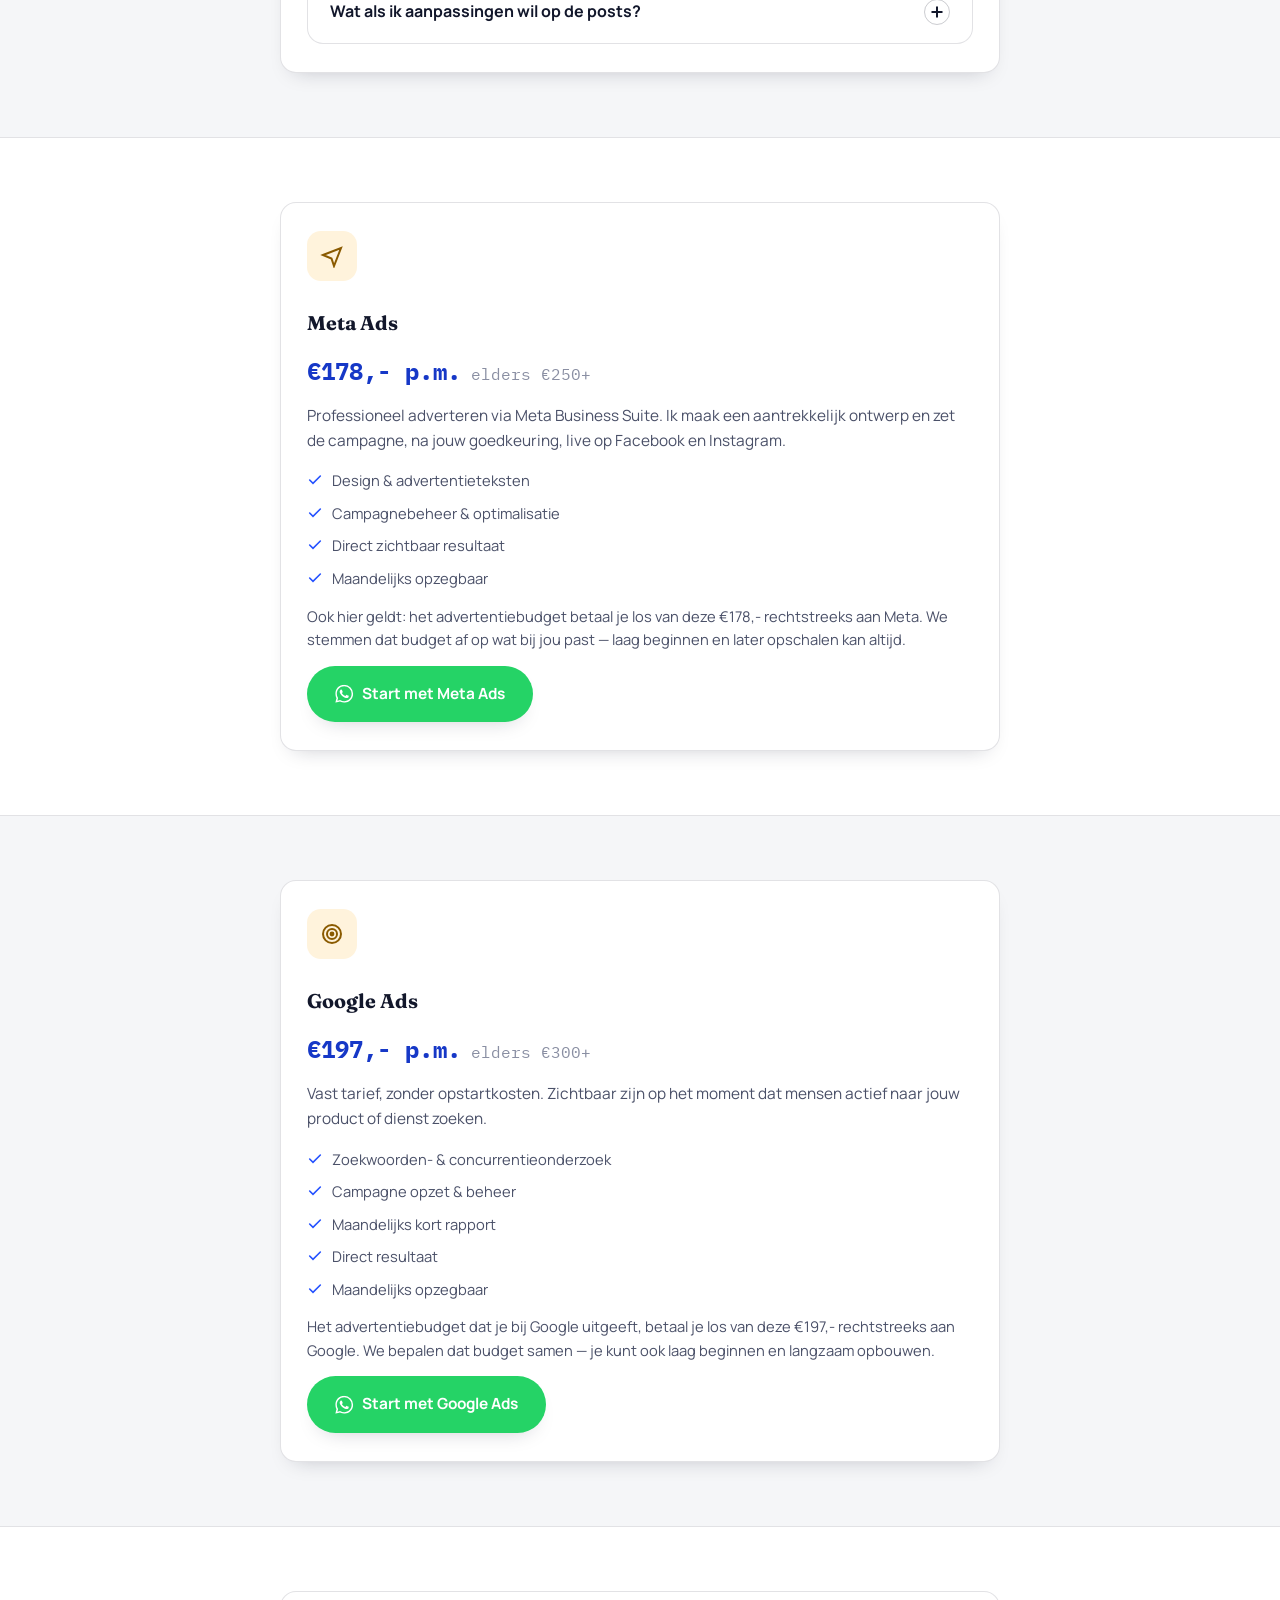
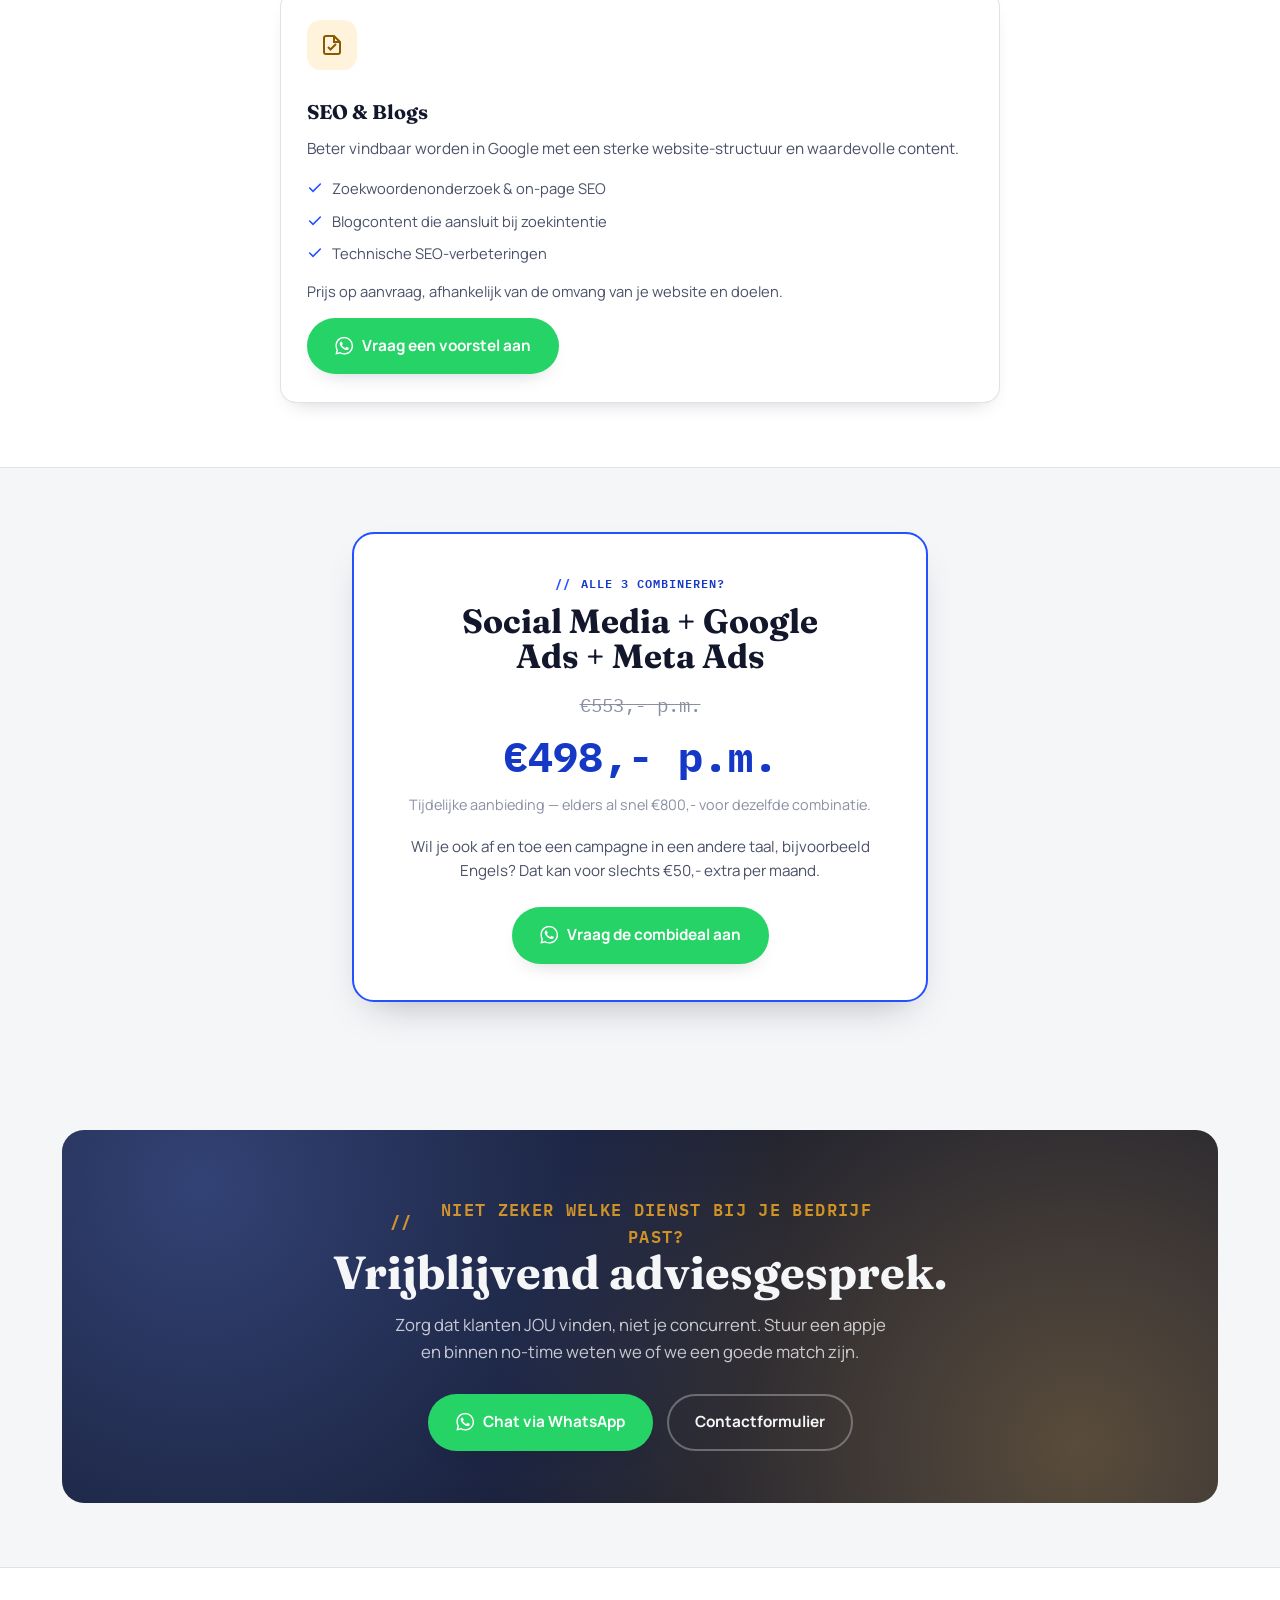
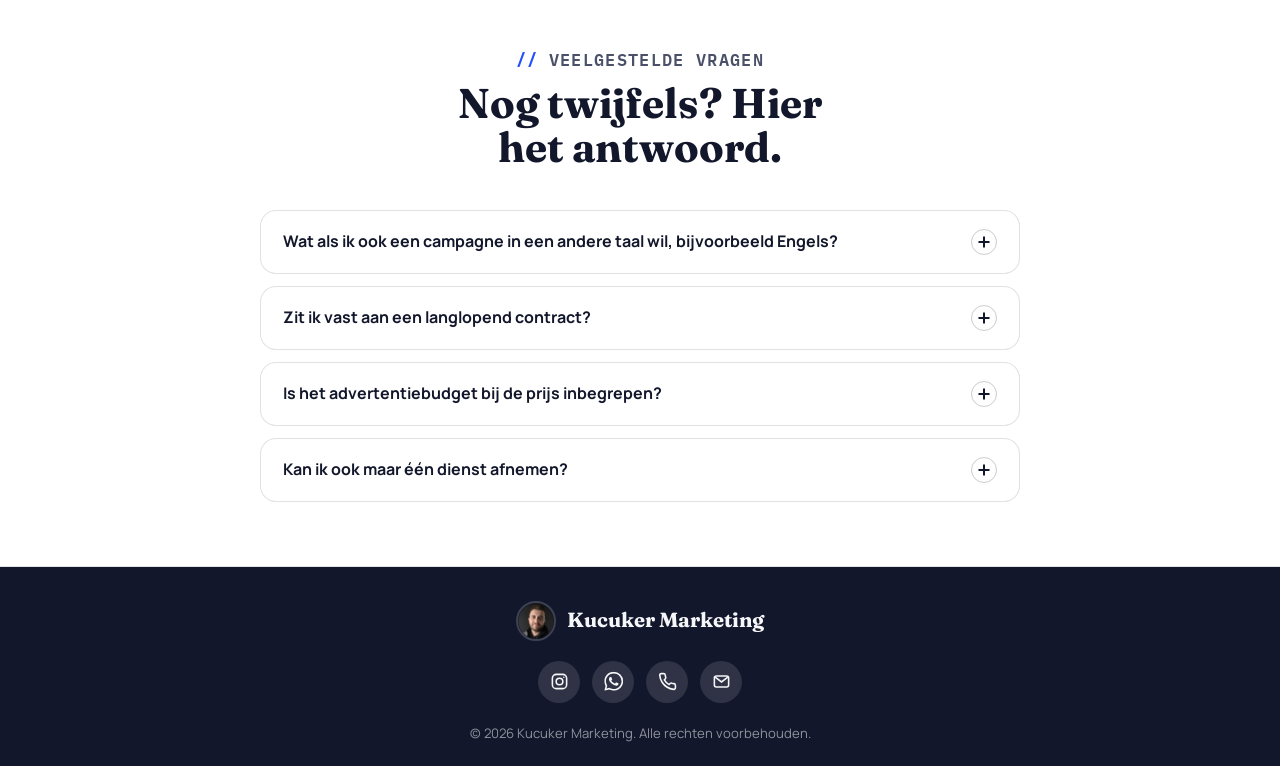
==== commit 981d73fc: "Add files via upload" ====
--- a/index.html
+++ b/index.html
@@ -15,7 +15,7 @@
   "name": "Kucuker Marketing",
   "url": "https://kucukermarketing.nl",
   "description": "Online marketing uitbesteden: social media beheer, Google Ads, Meta Ads en SEO & blogs voor zzp'ers en MKB.",
-  "telephone": "+90 534 897 29 40",
+  "telephone": "+31 6 85 79 51 28",
   "areaServed": "Online / op afstand",
   "makesOffer": [
     {"@type":"Offer","itemOffered":{"@type":"Service","name":"Social Media Beheer"}},
@@ -38,11 +38,10 @@
       <a href="#diensten" class="nav-link" data-nav="diensten">Diensten</a>
       <a href="#waarom" class="nav-link" data-nav="waarom">Waarom ik</a>
       <a href="#faq" class="nav-link" data-nav="faq">FAQ</a>
-      <a href="#contact" class="nav-link" data-nav="contact">Contact</a>
     </nav>
 
     <div class="header-actions">
-      <a href="https://wa.me/905348972940" class="btn btn-wa header-cta"><svg class="wa-icon" viewBox="0 0 24 24" fill="currentColor" width="18" height="18"><path d="M17.472 14.382c-.297-.149-1.758-.867-2.03-.967-.273-.099-.471-.148-.67.15-.197.297-.767.966-.94 1.164-.173.199-.347.223-.644.075-.297-.15-1.255-.463-2.39-1.475-.883-.788-1.48-1.761-1.653-2.059-.173-.297-.018-.458.13-.606.134-.133.298-.347.446-.52.149-.174.198-.298.298-.497.099-.198.05-.371-.025-.52-.075-.149-.669-1.612-.916-2.207-.242-.579-.487-.5-.669-.51-.173-.008-.371-.01-.57-.01-.198 0-.52.074-.792.372-.272.297-1.04 1.016-1.04 2.479 0 1.462 1.065 2.875 1.213 3.074.149.198 2.096 3.2 5.077 4.487.709.306 1.262.489 1.694.625.712.227 1.36.195 1.871.118.571-.085 1.758-.719 2.006-1.413.248-.694.248-1.289.173-1.413-.074-.124-.272-.198-.57-.347zm-5.421 7.403h-.004a9.87 9.87 0 01-5.031-1.378l-.361-.214-3.741.982.998-3.648-.235-.374a9.86 9.86 0 01-1.51-5.26c.001-5.45 4.436-9.884 9.888-9.884 2.64 0 5.122 1.03 6.988 2.898a9.825 9.825 0 012.893 6.994c-.003 5.45-4.437 9.884-9.885 9.884zm8.413-18.297A11.815 11.815 0 0012.05 0C5.495 0 .16 5.335.157 11.892c0 2.096.547 4.142 1.588 5.945L.057 24l6.305-1.654a11.882 11.882 0 005.683 1.448h.005c6.554 0 11.89-5.335 11.893-11.893a11.821 11.821 0 00-3.48-8.413z"/></svg>Chat via WhatsApp</a>
+      <a href="https://wa.me/31685795128" class="btn btn-wa header-cta"><svg class="wa-icon" viewBox="0 0 24 24" fill="currentColor" width="18" height="18"><path d="M17.472 14.382c-.297-.149-1.758-.867-2.03-.967-.273-.099-.471-.148-.67.15-.197.297-.767.966-.94 1.164-.173.199-.347.223-.644.075-.297-.15-1.255-.463-2.39-1.475-.883-.788-1.48-1.761-1.653-2.059-.173-.297-.018-.458.13-.606.134-.133.298-.347.446-.52.149-.174.198-.298.298-.497.099-.198.05-.371-.025-.52-.075-.149-.669-1.612-.916-2.207-.242-.579-.487-.5-.669-.51-.173-.008-.371-.01-.57-.01-.198 0-.52.074-.792.372-.272.297-1.04 1.016-1.04 2.479 0 1.462 1.065 2.875 1.213 3.074.149.198 2.096 3.2 5.077 4.487.709.306 1.262.489 1.694.625.712.227 1.36.195 1.871.118.571-.085 1.758-.719 2.006-1.413.248-.694.248-1.289.173-1.413-.074-.124-.272-.198-.57-.347zm-5.421 7.403h-.004a9.87 9.87 0 01-5.031-1.378l-.361-.214-3.741.982.998-3.648-.235-.374a9.86 9.86 0 01-1.51-5.26c.001-5.45 4.436-9.884 9.888-9.884 2.64 0 5.122 1.03 6.988 2.898a9.825 9.825 0 012.893 6.994c-.003 5.45-4.437 9.884-9.885 9.884zm8.413-18.297A11.815 11.815 0 0012.05 0C5.495 0 .16 5.335.157 11.892c0 2.096.547 4.142 1.588 5.945L.057 24l6.305-1.654a11.882 11.882 0 005.683 1.448h.005c6.554 0 11.89-5.335 11.893-11.893a11.821 11.821 0 00-3.48-8.413z"/></svg>Chat via WhatsApp</a>
       <button class="menu-toggle" id="menuToggle" aria-expanded="false" aria-controls="mobilePanel" aria-label="Open menu">
         <svg id="iconMenu" width="20" height="20" viewBox="0 0 24 24" fill="none" stroke="currentColor" stroke-width="2.4" stroke-linecap="round"><path d="M3 6h18M3 12h18M3 18h18"/></svg>
         <svg id="iconClose" width="20" height="20" viewBox="0 0 24 24" fill="none" stroke="currentColor" stroke-width="2.4" stroke-linecap="round" hidden><path d="M6 6l12 12M18 6L6 18"/></svg>
@@ -55,7 +54,7 @@
     <a href="#waarom" class="nav-link" data-nav="waarom">Waarom ik</a>
     <a href="#faq" class="nav-link" data-nav="faq">FAQ</a>
     <a href="#contact" class="nav-link" data-nav="contact">Contact</a>
-    <a href="https://wa.me/905348972940" class="btn btn-wa"><svg class="wa-icon" viewBox="0 0 24 24" fill="currentColor" width="18" height="18"><path d="M17.472 14.382c-.297-.149-1.758-.867-2.03-.967-.273-.099-.471-.148-.67.15-.197.297-.767.966-.94 1.164-.173.199-.347.223-.644.075-.297-.15-1.255-.463-2.39-1.475-.883-.788-1.48-1.761-1.653-2.059-.173-.297-.018-.458.13-.606.134-.133.298-.347.446-.52.149-.174.198-.298.298-.497.099-.198.05-.371-.025-.52-.075-.149-.669-1.612-.916-2.207-.242-.579-.487-.5-.669-.51-.173-.008-.371-.01-.57-.01-.198 0-.52.074-.792.372-.272.297-1.04 1.016-1.04 2.479 0 1.462 1.065 2.875 1.213 3.074.149.198 2.096 3.2 5.077 4.487.709.306 1.262.489 1.694.625.712.227 1.36.195 1.871.118.571-.085 1.758-.719 2.006-1.413.248-.694.248-1.289.173-1.413-.074-.124-.272-.198-.57-.347zm-5.421 7.403h-.004a9.87 9.87 0 01-5.031-1.378l-.361-.214-3.741.982.998-3.648-.235-.374a9.86 9.86 0 01-1.51-5.26c.001-5.45 4.436-9.884 9.888-9.884 2.64 0 5.122 1.03 6.988 2.898a9.825 9.825 0 012.893 6.994c-.003 5.45-4.437 9.884-9.885 9.884zm8.413-18.297A11.815 11.815 0 0012.05 0C5.495 0 .16 5.335.157 11.892c0 2.096.547 4.142 1.588 5.945L.057 24l6.305-1.654a11.882 11.882 0 005.683 1.448h.005c6.554 0 11.89-5.335 11.893-11.893a11.821 11.821 0 00-3.48-8.413z"/></svg>Chat via WhatsApp</a>
+    <a href="https://wa.me/31685795128" class="btn btn-wa"><svg class="wa-icon" viewBox="0 0 24 24" fill="currentColor" width="18" height="18"><path d="M17.472 14.382c-.297-.149-1.758-.867-2.03-.967-.273-.099-.471-.148-.67.15-.197.297-.767.966-.94 1.164-.173.199-.347.223-.644.075-.297-.15-1.255-.463-2.39-1.475-.883-.788-1.48-1.761-1.653-2.059-.173-.297-.018-.458.13-.606.134-.133.298-.347.446-.52.149-.174.198-.298.298-.497.099-.198.05-.371-.025-.52-.075-.149-.669-1.612-.916-2.207-.242-.579-.487-.5-.669-.51-.173-.008-.371-.01-.57-.01-.198 0-.52.074-.792.372-.272.297-1.04 1.016-1.04 2.479 0 1.462 1.065 2.875 1.213 3.074.149.198 2.096 3.2 5.077 4.487.709.306 1.262.489 1.694.625.712.227 1.36.195 1.871.118.571-.085 1.758-.719 2.006-1.413.248-.694.248-1.289.173-1.413-.074-.124-.272-.198-.57-.347zm-5.421 7.403h-.004a9.87 9.87 0 01-5.031-1.378l-.361-.214-3.741.982.998-3.648-.235-.374a9.86 9.86 0 01-1.51-5.26c.001-5.45 4.436-9.884 9.888-9.884 2.64 0 5.122 1.03 6.988 2.898a9.825 9.825 0 012.893 6.994c-.003 5.45-4.437 9.884-9.885 9.884zm8.413-18.297A11.815 11.815 0 0012.05 0C5.495 0 .16 5.335.157 11.892c0 2.096.547 4.142 1.588 5.945L.057 24l6.305-1.654a11.882 11.882 0 005.683 1.448h.005c6.554 0 11.89-5.335 11.893-11.893a11.821 11.821 0 00-3.48-8.413z"/></svg>Chat via WhatsApp</a>
   </nav>
 </header>
 
@@ -65,13 +64,14 @@
   <section class="hero hero-solo">
     <div class="wrap">
       <div>
-        <p class="eyebrow">Meer klanten met</p>
-        <h1>Online Marketing<br>Uitbesteden?</h1>
-        <p class="hero-lede">Ben jij een starter of groeiend bedrijf, en op zoek naar meer (potenti&euml;le) klanten? Online groeien hoeft niet duur te zijn &mdash; zorg dat klanten JOU vinden, niet je concurrent.</p>
+        <p class="eyebrow">Online marketing uitbesteden</p>
+        <h1>Meer klanten met<br>Online Marketing</h1>
+        <p class="hero-lede">Ben jij een starter of groeiend bedrijf, en op zoek naar meer (potenti&euml;le) klanten? Ik help je graag!</p>
         <div class="hero-actions">
-          <a href="https://wa.me/905348972940" class="btn btn-wa"><svg class="wa-icon" viewBox="0 0 24 24" fill="currentColor" width="18" height="18"><path d="M17.472 14.382c-.297-.149-1.758-.867-2.03-.967-.273-.099-.471-.148-.67.15-.197.297-.767.966-.94 1.164-.173.199-.347.223-.644.075-.297-.15-1.255-.463-2.39-1.475-.883-.788-1.48-1.761-1.653-2.059-.173-.297-.018-.458.13-.606.134-.133.298-.347.446-.52.149-.174.198-.298.298-.497.099-.198.05-.371-.025-.52-.075-.149-.669-1.612-.916-2.207-.242-.579-.487-.5-.669-.51-.173-.008-.371-.01-.57-.01-.198 0-.52.074-.792.372-.272.297-1.04 1.016-1.04 2.479 0 1.462 1.065 2.875 1.213 3.074.149.198 2.096 3.2 5.077 4.487.709.306 1.262.489 1.694.625.712.227 1.36.195 1.871.118.571-.085 1.758-.719 2.006-1.413.248-.694.248-1.289.173-1.413-.074-.124-.272-.198-.57-.347zm-5.421 7.403h-.004a9.87 9.87 0 01-5.031-1.378l-.361-.214-3.741.982.998-3.648-.235-.374a9.86 9.86 0 01-1.51-5.26c.001-5.45 4.436-9.884 9.888-9.884 2.64 0 5.122 1.03 6.988 2.898a9.825 9.825 0 012.893 6.994c-.003 5.45-4.437 9.884-9.885 9.884zm8.413-18.297A11.815 11.815 0 0012.05 0C5.495 0 .16 5.335.157 11.892c0 2.096.547 4.142 1.588 5.945L.057 24l6.305-1.654a11.882 11.882 0 005.683 1.448h.005c6.554 0 11.89-5.335 11.893-11.893a11.821 11.821 0 00-3.48-8.413z"/></svg>Chat via WhatsApp</a>
-          <p class="wa-note"><svg viewBox="0 0 24 24" fill="none" stroke="currentColor" stroke-width="2.4" stroke-linecap="round"><path d="M20 6L9 17l-5-5"/></svg>Meestal binnen 2 minuten een reactie</p>
-        </div>
+          <a href="#diensten" class="btn btn-primary">Bekijk diensten</a>
+          <a href="https://wa.me/31685795128" class="btn btn-wa"><svg class="wa-icon" viewBox="0 0 24 24" fill="currentColor" width="18" height="18"><path d="M17.472 14.382c-.297-.149-1.758-.867-2.03-.967-.273-.099-.471-.148-.67.15-.197.297-.767.966-.94 1.164-.173.199-.347.223-.644.075-.297-.15-1.255-.463-2.39-1.475-.883-.788-1.48-1.761-1.653-2.059-.173-.297-.018-.458.13-.606.134-.133.298-.347.446-.52.149-.174.198-.298.298-.497.099-.198.05-.371-.025-.52-.075-.149-.669-1.612-.916-2.207-.242-.579-.487-.5-.669-.51-.173-.008-.371-.01-.57-.01-.198 0-.52.074-.792.372-.272.297-1.04 1.016-1.04 2.479 0 1.462 1.065 2.875 1.213 3.074.149.198 2.096 3.2 5.077 4.487.709.306 1.262.489 1.694.625.712.227 1.36.195 1.871.118.571-.085 1.758-.719 2.006-1.413.248-.694.248-1.289.173-1.413-.074-.124-.272-.198-.57-.347zm-5.421 7.403h-.004a9.87 9.87 0 01-5.031-1.378l-.361-.214-3.741.982.998-3.648-.235-.374a9.86 9.86 0 01-1.51-5.26c.001-5.45 4.436-9.884 9.888-9.884 2.64 0 5.122 1.03 6.988 2.898a9.825 9.825 0 012.893 6.994c-.003 5.45-4.437 9.884-9.885 9.884zm8.413-18.297A11.815 11.815 0 0012.05 0C5.495 0 .16 5.335.157 11.892c0 2.096.547 4.142 1.588 5.945L.057 24l6.305-1.654a11.882 11.882 0 005.683 1.448h.005c6.554 0 11.89-5.335 11.893-11.893a11.821 11.821 0 00-3.48-8.413z"/></svg>Chat via WhatsApp</a>
+        </div>
+        <p style="margin-top:26px;font-size:1.2rem;font-weight:700;color:var(--accent-ink);max-width:560px;">&ldquo;Online groeien zonder hoge marketingkosten&rdquo;</p>
 
         <div class="tag-strip">
           <span class="tag-chip"><svg viewBox="0 0 24 24" fill="none" stroke="currentColor" stroke-width="2.4" stroke-linecap="round"><path d="M20 6L9 17l-5-5"/></svg>70+ tevreden klanten</span>
@@ -84,6 +84,45 @@
     </div>
   </section>
 
+  <!-- ===================== WAAROM ===================== -->
+  <section class="section section-alt" id="waarom">
+    <div class="wrap">
+      <div class="section-head" style="margin-inline:auto;text-align:center;">
+        <p class="eyebrow" style="justify-content:center;">Waarom samenwerken met mij</p>
+        <h2>Kwaliteit van een bureau, vrijheid van een freelancer.</h2>
+      </div>
+      <div class="benefits-grid">
+        <div class="benefit-card">
+          <div class="benefit-icon"><svg viewBox="0 0 24 24" fill="none" stroke="currentColor" stroke-width="2"><circle cx="12" cy="8" r="4"/><path d="M4 21v-1a8 8 0 0116 0v1"/></svg></div>
+          <h3>&Eacute;&eacute;n vast aanspreekpunt</h3>
+          <p>Je schakelt rechtstreeks met mij, geen wisselende accountmanagers of tussenpersonen.</p>
+        </div>
+        <div class="benefit-card">
+          <div class="benefit-icon"><svg viewBox="0 0 24 24" fill="none" stroke="currentColor" stroke-width="2"><path d="M21 15a2 2 0 01-2 2H7l-4 4V5a2 2 0 012-2h14a2 2 0 012 2z"/></svg></div>
+          <h3>Korte lijnen via WhatsApp</h3>
+          <p>Vragen of aanpassingen? Een appje is genoeg: geen omslachtige tickets of lange e-mailwisselingen. Je kunt me 24-7 appen.</p>
+        </div>
+        <div class="benefit-card">
+          <div class="benefit-icon"><svg viewBox="0 0 24 24" fill="none" stroke="currentColor" stroke-width="2"><path d="M3 3v18h18"/><path d="M7 14l4-4 3 3 5-6"/></svg></div>
+          <h3>Meetbare resultaten</h3>
+          <p>Regelmatige, heldere rapportages in gewone taal, zodat je precies weet waar je budget naartoe gaat.</p>
+        </div>
+        <div class="benefit-card">
+          <div class="benefit-icon"><svg viewBox="0 0 24 24" fill="none" stroke="currentColor" stroke-width="2"><rect x="3" y="4" width="18" height="18" rx="2.5"/><path d="M3 9h18M8 2v4M16 2v4"/><path d="M9 15l2 2 4-4"/></svg></div>
+          <h3>Maandelijks opzegbaar</h3>
+          <p>Je zit niet vast aan langdurige contracten. Als je niet tevreden bent, kun je per direct stoppen.</p>
+        </div>
+      </div>
+    </div>
+  </section>
+
+  <!-- ===================== QUOTE ===================== -->
+  <section class="section">
+    <div class="wrap">
+      <p style="text-align:center;font-weight:700;font-size:clamp(1.3rem,3.5vw,1.9rem);color:var(--ink);max-width:720px;margin-inline:auto;">&ldquo;Zorg dat klanten JOU vinden, niet je concurrent.&rdquo;</p>
+    </div>
+  </section>
+
   <!-- ===================== DIENSTEN ===================== -->
   <section class="section section-alt" id="diensten">
     <div class="wrap">
@@ -92,12 +131,28 @@
         <h2>Kies de dienst die bij jou past.</h2>
         <p style="margin-inline:auto;">Los af te nemen, of combineer alle drie voor een voordeligere totaalprijs.</p>
       </div>
-      <nav class="pill-nav" aria-label="Spring naar dienst">
-        <a href="#socialmedia">Social Media Beheer</a>
-        <a href="#google-ads">Google Ads</a>
-        <a href="#meta-ads">Meta Ads</a>
-        <a href="#seo-blogs">SEO &amp; Blogs</a>
-      </nav>
+      <div class="benefits-grid">
+        <a href="#socialmedia" class="benefit-card" style="text-decoration:none;color:inherit;">
+          <div class="benefit-icon"><svg viewBox="0 0 24 24" fill="none" stroke="currentColor" stroke-width="2"><path d="M21 11.5a8.4 8.4 0 01-.9 3.8 8.5 8.5 0 01-7.6 4.7 8.4 8.4 0 01-3.8-.9L3 21l1.9-5.7a8.4 8.4 0 01-.9-3.8 8.5 8.5 0 014.7-7.6 8.4 8.4 0 013.8-.9h.5a8.48 8.48 0 018 8v.5z"/></svg></div>
+          <h3>Social Media Beheer</h3>
+          <span style="display:inline-flex;align-items:center;gap:6px;margin-top:6px;font-weight:700;font-size:0.9rem;color:var(--accent-ink);">Meer info &rarr;</span>
+        </a>
+        <a href="#meta-ads" class="benefit-card" style="text-decoration:none;color:inherit;">
+          <div class="benefit-icon"><svg viewBox="0 0 24 24" fill="none" stroke="currentColor" stroke-width="2"><path d="M3 11l18-7-7 18-2.5-7.5L3 11z"/></svg></div>
+          <h3>Meta Ads</h3>
+          <span style="display:inline-flex;align-items:center;gap:6px;margin-top:6px;font-weight:700;font-size:0.9rem;color:var(--accent-ink);">Meer info &rarr;</span>
+        </a>
+        <a href="#google-ads" class="benefit-card" style="text-decoration:none;color:inherit;">
+          <div class="benefit-icon"><svg viewBox="0 0 24 24" fill="none" stroke="currentColor" stroke-width="2"><circle cx="12" cy="12" r="9"/><circle cx="12" cy="12" r="5"/><circle cx="12" cy="12" r="1.4" fill="currentColor"/></svg></div>
+          <h3>Google Ads</h3>
+          <span style="display:inline-flex;align-items:center;gap:6px;margin-top:6px;font-weight:700;font-size:0.9rem;color:var(--accent-ink);">Meer info &rarr;</span>
+        </a>
+        <a href="#seo-blogs" class="benefit-card" style="text-decoration:none;color:inherit;">
+          <div class="benefit-icon"><svg viewBox="0 0 24 24" fill="none" stroke="currentColor" stroke-width="2"><path d="M14 3H6a2 2 0 00-2 2v14a2 2 0 002 2h12a2 2 0 002-2V9z"/><path d="M14 3v6h6"/><path d="M8 14l2.5 2.5L16 11"/></svg></div>
+          <h3>SEO &amp; Blogs</h3>
+          <span style="display:inline-flex;align-items:center;gap:6px;margin-top:6px;font-weight:700;font-size:0.9rem;color:var(--accent-ink);">Meer info &rarr;</span>
+        </a>
+      </div>
     </div>
   </section>
 
@@ -110,22 +165,75 @@
           <h3>Social Media Beheer</h3>
           <div class="price-line"><span class="now">&euro;178,- p.m.</span><span class="was">elders &euro;250</span></div>
           <p>Consistent aanwezig zijn op de kanalen waar jouw doelgroep zich bevindt.</p>
+          <p style="font-weight:700;margin-bottom:-8px;">Voordelen</p>
           <ul class="service-list">
-            <li><svg viewBox="0 0 24 24" fill="none" stroke="currentColor" stroke-width="2.4" stroke-linecap="round"><path d="M20 6L9 17l-5-5"/></svg>Professionele uitstraling</li>
+            <li><svg viewBox="0 0 24 24" fill="none" stroke="currentColor" stroke-width="2.4" stroke-linecap="round"><path d="M20 6L9 17l-5-5"/></svg>Professionele uitstraling van je socials</li>
+            <li><svg viewBox="0 0 24 24" fill="none" stroke="currentColor" stroke-width="2.4" stroke-linecap="round"><path d="M20 6L9 17l-5-5"/></svg>Regelmatig zichtbaar bij potenti&euml;le klanten</li>
             <li><svg viewBox="0 0 24 24" fill="none" stroke="currentColor" stroke-width="2.4" stroke-linecap="round"><path d="M20 6L9 17l-5-5"/></svg>Contentplanning</li>
-            <li><svg viewBox="0 0 24 24" fill="none" stroke="currentColor" stroke-width="2.4" stroke-linecap="round"><path d="M20 6L9 17l-5-5"/></svg>Maandelijks moodboard</li>
+            <li><svg viewBox="0 0 24 24" fill="none" stroke="currentColor" stroke-width="2.4" stroke-linecap="round"><path d="M20 6L9 17l-5-5"/></svg>Moodboard</li>
             <li><svg viewBox="0 0 24 24" fill="none" stroke="currentColor" stroke-width="2.4" stroke-linecap="round"><path d="M20 6L9 17l-5-5"/></svg>Maandelijks opzegbaar</li>
           </ul>
-          <p style="color:var(--ink-soft);font-size:0.92rem;">2 posts per week, wat neerkomt op 8&ndash;9 posts per maand (in overleg kan dit meer of minder). Alle kanalen inbegrepen in de prijs: Facebook, Instagram, LinkedIn en TikTok. Ik werk met Rella, een social-mediaprogramma waar jij zelf je accounts aan koppelt &mdash; je wachtwoorden delen hoeft dus helemaal niet.</p>
-          <p style="color:var(--ink-soft);font-size:0.92rem;">Voordat we beginnen met posten, ontvang je een moodboard met een overzicht van de gekozen kleuren, lettertypes, stijl en aankomende posts. Pas na jouw goedkeuring starten we met posten op je socials.</p>
-          <a href="https://wa.me/905348972940" class="btn btn-wa" style="align-self:flex-start;"><svg class="wa-icon" viewBox="0 0 24 24" fill="currentColor" width="18" height="18"><path d="M17.472 14.382c-.297-.149-1.758-.867-2.03-.967-.273-.099-.471-.148-.67.15-.197.297-.767.966-.94 1.164-.173.199-.347.223-.644.075-.297-.15-1.255-.463-2.39-1.475-.883-.788-1.48-1.761-1.653-2.059-.173-.297-.018-.458.13-.606.134-.133.298-.347.446-.52.149-.174.198-.298.298-.497.099-.198.05-.371-.025-.52-.075-.149-.669-1.612-.916-2.207-.242-.579-.487-.5-.669-.51-.173-.008-.371-.01-.57-.01-.198 0-.52.074-.792.372-.272.297-1.04 1.016-1.04 2.479 0 1.462 1.065 2.875 1.213 3.074.149.198 2.096 3.2 5.077 4.487.709.306 1.262.489 1.694.625.712.227 1.36.195 1.871.118.571-.085 1.758-.719 2.006-1.413.248-.694.248-1.289.173-1.413-.074-.124-.272-.198-.57-.347zm-5.421 7.403h-.004a9.87 9.87 0 01-5.031-1.378l-.361-.214-3.741.982.998-3.648-.235-.374a9.86 9.86 0 01-1.51-5.26c.001-5.45 4.436-9.884 9.888-9.884 2.64 0 5.122 1.03 6.988 2.898a9.825 9.825 0 012.893 6.994c-.003 5.45-4.437 9.884-9.885 9.884zm8.413-18.297A11.815 11.815 0 0012.05 0C5.495 0 .16 5.335.157 11.892c0 2.096.547 4.142 1.588 5.945L.057 24l6.305-1.654a11.882 11.882 0 005.683 1.448h.005c6.554 0 11.89-5.335 11.893-11.893a11.821 11.821 0 00-3.48-8.413z"/></svg>Start met social media</a>
+          <a href="https://wa.me/31685795128" class="btn btn-wa" style="align-self:flex-start;"><svg class="wa-icon" viewBox="0 0 24 24" fill="currentColor" width="18" height="18"><path d="M17.472 14.382c-.297-.149-1.758-.867-2.03-.967-.273-.099-.471-.148-.67.15-.197.297-.767.966-.94 1.164-.173.199-.347.223-.644.075-.297-.15-1.255-.463-2.39-1.475-.883-.788-1.48-1.761-1.653-2.059-.173-.297-.018-.458.13-.606.134-.133.298-.347.446-.52.149-.174.198-.298.298-.497.099-.198.05-.371-.025-.52-.075-.149-.669-1.612-.916-2.207-.242-.579-.487-.5-.669-.51-.173-.008-.371-.01-.57-.01-.198 0-.52.074-.792.372-.272.297-1.04 1.016-1.04 2.479 0 1.462 1.065 2.875 1.213 3.074.149.198 2.096 3.2 5.077 4.487.709.306 1.262.489 1.694.625.712.227 1.36.195 1.871.118.571-.085 1.758-.719 2.006-1.413.248-.694.248-1.289.173-1.413-.074-.124-.272-.198-.57-.347zm-5.421 7.403h-.004a9.87 9.87 0 01-5.031-1.378l-.361-.214-3.741.982.998-3.648-.235-.374a9.86 9.86 0 01-1.51-5.26c.001-5.45 4.436-9.884 9.888-9.884 2.64 0 5.122 1.03 6.988 2.898a9.825 9.825 0 012.893 6.994c-.003 5.45-4.437 9.884-9.885 9.884zm8.413-18.297A11.815 11.815 0 0012.05 0C5.495 0 .16 5.335.157 11.892c0 2.096.547 4.142 1.588 5.945L.057 24l6.305-1.654a11.882 11.882 0 005.683 1.448h.005c6.554 0 11.89-5.335 11.893-11.893a11.821 11.821 0 00-3.48-8.413z"/></svg>Nu aanvragen</a>
+
+          <div class="faq-list" style="margin-top:12px;">
+            <details class="faq-item">
+              <summary>Op welke platforms beheer je social media?<span class="plus"></span></summary>
+              <div class="faq-body">Ik verzorg onder andere Instagram, Facebook, LinkedIn &amp; TikTok, afhankelijk van jouw doelgroep en wensen.</div>
+            </details>
+            <details class="faq-item">
+              <summary>Hoeveel posts worden er geplaatst per week?<span class="plus"></span></summary>
+              <div class="faq-body">Het meest gekozen pakket is 2 posts per week, wat neerkomt op 8&ndash;9 posts per maand. In overleg kan dit meer of minder.</div>
+            </details>
+            <details class="faq-item">
+              <summary>Moet ik zelf content aanleveren?<span class="plus"></span></summary>
+              <div class="faq-body">Graag, maar het hoeft niet. Persoonlijke foto&rsquo;s leveren vaak meer interactie op op social media. Ik kan ook gebruikmaken van stockfoto&rsquo;s.</div>
+            </details>
+            <details class="faq-item">
+              <summary>Zit ik vast aan een contract?<span class="plus"></span></summary>
+              <div class="faq-body">Nee, je kunt flexibel samenwerken zonder langdurige verplichtingen: maandelijks opzegbaar!</div>
+            </details>
+            <details class="faq-item">
+              <summary>Moet ik mijn wachtwoorden delen?<span class="plus"></span></summary>
+              <div class="faq-body">Nee, dat hoeft helemaal niet! Door gebruik te maken van Rella, een socialmedia-programma, koppel jij zelf je accounts hieraan.</div>
+            </details>
+            <details class="faq-item">
+              <summary>Hoe verloopt de communicatie?<span class="plus"></span></summary>
+              <div class="faq-body">Via WhatsApp. Ik reageer meestal binnen een minuut.</div>
+            </details>
+            <details class="faq-item">
+              <summary>Wat als ik aanpassingen wil op de posts?<span class="plus"></span></summary>
+              <div class="faq-body">Voordat we beginnen met posten, ontvang je een moodboard met een overzicht van de gekozen kleuren, lettertypes, stijl en aankomende posts. Pas na jouw goedkeuring hierop, starten we met delen op je socials.</div>
+            </details>
+          </div>
+        </div>
+      </div>
+    </div>
+  </section>
+
+<!-- ===== Meta Ads ===== -->
+  <section class="section section-alt" id="meta-ads">
+    <div class="wrap">
+      <div class="services-grid" style="grid-template-columns:1fr;max-width:720px;margin-inline:auto;">
+        <div class="service-card">
+          <div class="benefit-icon"><svg viewBox="0 0 24 24" fill="none" stroke="currentColor" stroke-width="2"><path d="M3 11l18-7-7 18-2.5-7.5L3 11z"/></svg></div>
+          <h3>Meta Ads</h3>
+          <div class="price-line"><span class="now">&euro;178,- p.m.</span><span class="was">elders &euro;250+</span></div>
+          <p>Professioneel adverteren via Meta Business Suite. Ik maak een aantrekkelijk ontwerp en zet de campagne, na jouw goedkeuring, live op Facebook en Instagram.</p>
+          <ul class="service-list">
+            <li><svg viewBox="0 0 24 24" fill="none" stroke="currentColor" stroke-width="2.4" stroke-linecap="round"><path d="M20 6L9 17l-5-5"/></svg>Design &amp; advertentieteksten</li>
+            <li><svg viewBox="0 0 24 24" fill="none" stroke="currentColor" stroke-width="2.4" stroke-linecap="round"><path d="M20 6L9 17l-5-5"/></svg>Campagnebeheer &amp; optimalisatie</li>
+            <li><svg viewBox="0 0 24 24" fill="none" stroke="currentColor" stroke-width="2.4" stroke-linecap="round"><path d="M20 6L9 17l-5-5"/></svg>Direct zichtbaar resultaat</li>
+            <li><svg viewBox="0 0 24 24" fill="none" stroke="currentColor" stroke-width="2.4" stroke-linecap="round"><path d="M20 6L9 17l-5-5"/></svg>Maandelijks opzegbaar</li>
+          </ul>
+          <p style="color:var(--ink-soft);font-size:0.92rem;">Ook hier geldt: het advertentiebudget betaal je los van deze &euro;178,- rechtstreeks aan Meta. We stemmen dat budget af op wat bij jou past &mdash; laag beginnen en later opschalen kan altijd.</p>
+          <a href="https://wa.me/31685795128" class="btn btn-wa" style="align-self:flex-start;"><svg class="wa-icon" viewBox="0 0 24 24" fill="currentColor" width="18" height="18"><path d="M17.472 14.382c-.297-.149-1.758-.867-2.03-.967-.273-.099-.471-.148-.67.15-.197.297-.767.966-.94 1.164-.173.199-.347.223-.644.075-.297-.15-1.255-.463-2.39-1.475-.883-.788-1.48-1.761-1.653-2.059-.173-.297-.018-.458.13-.606.134-.133.298-.347.446-.52.149-.174.198-.298.298-.497.099-.198.05-.371-.025-.52-.075-.149-.669-1.612-.916-2.207-.242-.579-.487-.5-.669-.51-.173-.008-.371-.01-.57-.01-.198 0-.52.074-.792.372-.272.297-1.04 1.016-1.04 2.479 0 1.462 1.065 2.875 1.213 3.074.149.198 2.096 3.2 5.077 4.487.709.306 1.262.489 1.694.625.712.227 1.36.195 1.871.118.571-.085 1.758-.719 2.006-1.413.248-.694.248-1.289.173-1.413-.074-.124-.272-.198-.57-.347zm-5.421 7.403h-.004a9.87 9.87 0 01-5.031-1.378l-.361-.214-3.741.982.998-3.648-.235-.374a9.86 9.86 0 01-1.51-5.26c.001-5.45 4.436-9.884 9.888-9.884 2.64 0 5.122 1.03 6.988 2.898a9.825 9.825 0 012.893 6.994c-.003 5.45-4.437 9.884-9.885 9.884zm8.413-18.297A11.815 11.815 0 0012.05 0C5.495 0 .16 5.335.157 11.892c0 2.096.547 4.142 1.588 5.945L.057 24l6.305-1.654a11.882 11.882 0 005.683 1.448h.005c6.554 0 11.89-5.335 11.893-11.893a11.821 11.821 0 00-3.48-8.413z"/></svg>Start met Meta Ads</a>
         </div>
       </div>
     </div>
   </section>
 
   <!-- ===== Google Ads ===== -->
-  <section class="section section-alt" id="google-ads">
+  <section class="section" id="google-ads">
     <div class="wrap">
       <div class="services-grid" style="grid-template-columns:1fr;max-width:720px;margin-inline:auto;">
         <div class="service-card">
@@ -141,29 +249,7 @@
             <li><svg viewBox="0 0 24 24" fill="none" stroke="currentColor" stroke-width="2.4" stroke-linecap="round"><path d="M20 6L9 17l-5-5"/></svg>Maandelijks opzegbaar</li>
           </ul>
           <p style="color:var(--ink-soft);font-size:0.92rem;">Het advertentiebudget dat je bij Google uitgeeft, betaal je los van deze &euro;197,- rechtstreeks aan Google. We bepalen dat budget samen &mdash; je kunt ook laag beginnen en langzaam opbouwen.</p>
-          <a href="https://wa.me/905348972940" class="btn btn-wa" style="align-self:flex-start;"><svg class="wa-icon" viewBox="0 0 24 24" fill="currentColor" width="18" height="18"><path d="M17.472 14.382c-.297-.149-1.758-.867-2.03-.967-.273-.099-.471-.148-.67.15-.197.297-.767.966-.94 1.164-.173.199-.347.223-.644.075-.297-.15-1.255-.463-2.39-1.475-.883-.788-1.48-1.761-1.653-2.059-.173-.297-.018-.458.13-.606.134-.133.298-.347.446-.52.149-.174.198-.298.298-.497.099-.198.05-.371-.025-.52-.075-.149-.669-1.612-.916-2.207-.242-.579-.487-.5-.669-.51-.173-.008-.371-.01-.57-.01-.198 0-.52.074-.792.372-.272.297-1.04 1.016-1.04 2.479 0 1.462 1.065 2.875 1.213 3.074.149.198 2.096 3.2 5.077 4.487.709.306 1.262.489 1.694.625.712.227 1.36.195 1.871.118.571-.085 1.758-.719 2.006-1.413.248-.694.248-1.289.173-1.413-.074-.124-.272-.198-.57-.347zm-5.421 7.403h-.004a9.87 9.87 0 01-5.031-1.378l-.361-.214-3.741.982.998-3.648-.235-.374a9.86 9.86 0 01-1.51-5.26c.001-5.45 4.436-9.884 9.888-9.884 2.64 0 5.122 1.03 6.988 2.898a9.825 9.825 0 012.893 6.994c-.003 5.45-4.437 9.884-9.885 9.884zm8.413-18.297A11.815 11.815 0 0012.05 0C5.495 0 .16 5.335.157 11.892c0 2.096.547 4.142 1.588 5.945L.057 24l6.305-1.654a11.882 11.882 0 005.683 1.448h.005c6.554 0 11.89-5.335 11.893-11.893a11.821 11.821 0 00-3.48-8.413z"/></svg>Start met Google Ads</a>
-        </div>
-      </div>
-    </div>
-  </section>
-
-  <!-- ===== Meta Ads ===== -->
-  <section class="section" id="meta-ads">
-    <div class="wrap">
-      <div class="services-grid" style="grid-template-columns:1fr;max-width:720px;margin-inline:auto;">
-        <div class="service-card">
-          <div class="benefit-icon"><svg viewBox="0 0 24 24" fill="none" stroke="currentColor" stroke-width="2"><path d="M3 11l18-7-7 18-2.5-7.5L3 11z"/></svg></div>
-          <h3>Meta Ads</h3>
-          <div class="price-line"><span class="now">&euro;178,- p.m.</span><span class="was">elders &euro;250+</span></div>
-          <p>Professioneel adverteren via Meta Business Suite. Ik maak een aantrekkelijk ontwerp en zet de campagne, na jouw goedkeuring, live op Facebook en Instagram.</p>
-          <ul class="service-list">
-            <li><svg viewBox="0 0 24 24" fill="none" stroke="currentColor" stroke-width="2.4" stroke-linecap="round"><path d="M20 6L9 17l-5-5"/></svg>Design &amp; advertentieteksten</li>
-            <li><svg viewBox="0 0 24 24" fill="none" stroke="currentColor" stroke-width="2.4" stroke-linecap="round"><path d="M20 6L9 17l-5-5"/></svg>Campagnebeheer &amp; optimalisatie</li>
-            <li><svg viewBox="0 0 24 24" fill="none" stroke="currentColor" stroke-width="2.4" stroke-linecap="round"><path d="M20 6L9 17l-5-5"/></svg>Direct zichtbaar resultaat</li>
-            <li><svg viewBox="0 0 24 24" fill="none" stroke="currentColor" stroke-width="2.4" stroke-linecap="round"><path d="M20 6L9 17l-5-5"/></svg>Maandelijks opzegbaar</li>
-          </ul>
-          <p style="color:var(--ink-soft);font-size:0.92rem;">Ook hier geldt: het advertentiebudget betaal je los van deze &euro;178,- rechtstreeks aan Meta. We stemmen dat budget af op wat bij jou past &mdash; laag beginnen en later opschalen kan altijd.</p>
-          <a href="https://wa.me/905348972940" class="btn btn-wa" style="align-self:flex-start;"><svg class="wa-icon" viewBox="0 0 24 24" fill="currentColor" width="18" height="18"><path d="M17.472 14.382c-.297-.149-1.758-.867-2.03-.967-.273-.099-.471-.148-.67.15-.197.297-.767.966-.94 1.164-.173.199-.347.223-.644.075-.297-.15-1.255-.463-2.39-1.475-.883-.788-1.48-1.761-1.653-2.059-.173-.297-.018-.458.13-.606.134-.133.298-.347.446-.52.149-.174.198-.298.298-.497.099-.198.05-.371-.025-.52-.075-.149-.669-1.612-.916-2.207-.242-.579-.487-.5-.669-.51-.173-.008-.371-.01-.57-.01-.198 0-.52.074-.792.372-.272.297-1.04 1.016-1.04 2.479 0 1.462 1.065 2.875 1.213 3.074.149.198 2.096 3.2 5.077 4.487.709.306 1.262.489 1.694.625.712.227 1.36.195 1.871.118.571-.085 1.758-.719 2.006-1.413.248-.694.248-1.289.173-1.413-.074-.124-.272-.198-.57-.347zm-5.421 7.403h-.004a9.87 9.87 0 01-5.031-1.378l-.361-.214-3.741.982.998-3.648-.235-.374a9.86 9.86 0 01-1.51-5.26c.001-5.45 4.436-9.884 9.888-9.884 2.64 0 5.122 1.03 6.988 2.898a9.825 9.825 0 012.893 6.994c-.003 5.45-4.437 9.884-9.885 9.884zm8.413-18.297A11.815 11.815 0 0012.05 0C5.495 0 .16 5.335.157 11.892c0 2.096.547 4.142 1.588 5.945L.057 24l6.305-1.654a11.882 11.882 0 005.683 1.448h.005c6.554 0 11.89-5.335 11.893-11.893a11.821 11.821 0 00-3.48-8.413z"/></svg>Start met Meta Ads</a>
+          <a href="https://wa.me/31685795128" class="btn btn-wa" style="align-self:flex-start;"><svg class="wa-icon" viewBox="0 0 24 24" fill="currentColor" width="18" height="18"><path d="M17.472 14.382c-.297-.149-1.758-.867-2.03-.967-.273-.099-.471-.148-.67.15-.197.297-.767.966-.94 1.164-.173.199-.347.223-.644.075-.297-.15-1.255-.463-2.39-1.475-.883-.788-1.48-1.761-1.653-2.059-.173-.297-.018-.458.13-.606.134-.133.298-.347.446-.52.149-.174.198-.298.298-.497.099-.198.05-.371-.025-.52-.075-.149-.669-1.612-.916-2.207-.242-.579-.487-.5-.669-.51-.173-.008-.371-.01-.57-.01-.198 0-.52.074-.792.372-.272.297-1.04 1.016-1.04 2.479 0 1.462 1.065 2.875 1.213 3.074.149.198 2.096 3.2 5.077 4.487.709.306 1.262.489 1.694.625.712.227 1.36.195 1.871.118.571-.085 1.758-.719 2.006-1.413.248-.694.248-1.289.173-1.413-.074-.124-.272-.198-.57-.347zm-5.421 7.403h-.004a9.87 9.87 0 01-5.031-1.378l-.361-.214-3.741.982.998-3.648-.235-.374a9.86 9.86 0 01-1.51-5.26c.001-5.45 4.436-9.884 9.888-9.884 2.64 0 5.122 1.03 6.988 2.898a9.825 9.825 0 012.893 6.994c-.003 5.45-4.437 9.884-9.885 9.884zm8.413-18.297A11.815 11.815 0 0012.05 0C5.495 0 .16 5.335.157 11.892c0 2.096.547 4.142 1.588 5.945L.057 24l6.305-1.654a11.882 11.882 0 005.683 1.448h.005c6.554 0 11.89-5.335 11.893-11.893a11.821 11.821 0 00-3.48-8.413z"/></svg>Start met Google Ads</a>
         </div>
       </div>
     </div>
@@ -183,7 +269,7 @@
             <li><svg viewBox="0 0 24 24" fill="none" stroke="currentColor" stroke-width="2.4" stroke-linecap="round"><path d="M20 6L9 17l-5-5"/></svg>Technische SEO-verbeteringen</li>
           </ul>
           <p style="color:var(--ink-soft);font-size:0.92rem;">Prijs op aanvraag, afhankelijk van de omvang van je website en doelen.</p>
-          <a href="https://wa.me/905348972940" class="btn btn-wa" style="align-self:flex-start;"><svg class="wa-icon" viewBox="0 0 24 24" fill="currentColor" width="18" height="18"><path d="M17.472 14.382c-.297-.149-1.758-.867-2.03-.967-.273-.099-.471-.148-.67.15-.197.297-.767.966-.94 1.164-.173.199-.347.223-.644.075-.297-.15-1.255-.463-2.39-1.475-.883-.788-1.48-1.761-1.653-2.059-.173-.297-.018-.458.13-.606.134-.133.298-.347.446-.52.149-.174.198-.298.298-.497.099-.198.05-.371-.025-.52-.075-.149-.669-1.612-.916-2.207-.242-.579-.487-.5-.669-.51-.173-.008-.371-.01-.57-.01-.198 0-.52.074-.792.372-.272.297-1.04 1.016-1.04 2.479 0 1.462 1.065 2.875 1.213 3.074.149.198 2.096 3.2 5.077 4.487.709.306 1.262.489 1.694.625.712.227 1.36.195 1.871.118.571-.085 1.758-.719 2.006-1.413.248-.694.248-1.289.173-1.413-.074-.124-.272-.198-.57-.347zm-5.421 7.403h-.004a9.87 9.87 0 01-5.031-1.378l-.361-.214-3.741.982.998-3.648-.235-.374a9.86 9.86 0 01-1.51-5.26c.001-5.45 4.436-9.884 9.888-9.884 2.64 0 5.122 1.03 6.988 2.898a9.825 9.825 0 012.893 6.994c-.003 5.45-4.437 9.884-9.885 9.884zm8.413-18.297A11.815 11.815 0 0012.05 0C5.495 0 .16 5.335.157 11.892c0 2.096.547 4.142 1.588 5.945L.057 24l6.305-1.654a11.882 11.882 0 005.683 1.448h.005c6.554 0 11.89-5.335 11.893-11.893a11.821 11.821 0 00-3.48-8.413z"/></svg>Vraag een voorstel aan</a>
+          <a href="https://wa.me/31685795128" class="btn btn-wa" style="align-self:flex-start;"><svg class="wa-icon" viewBox="0 0 24 24" fill="currentColor" width="18" height="18"><path d="M17.472 14.382c-.297-.149-1.758-.867-2.03-.967-.273-.099-.471-.148-.67.15-.197.297-.767.966-.94 1.164-.173.199-.347.223-.644.075-.297-.15-1.255-.463-2.39-1.475-.883-.788-1.48-1.761-1.653-2.059-.173-.297-.018-.458.13-.606.134-.133.298-.347.446-.52.149-.174.198-.298.298-.497.099-.198.05-.371-.025-.52-.075-.149-.669-1.612-.916-2.207-.242-.579-.487-.5-.669-.51-.173-.008-.371-.01-.57-.01-.198 0-.52.074-.792.372-.272.297-1.04 1.016-1.04 2.479 0 1.462 1.065 2.875 1.213 3.074.149.198 2.096 3.2 5.077 4.487.709.306 1.262.489 1.694.625.712.227 1.36.195 1.871.118.571-.085 1.758-.719 2.006-1.413.248-.694.248-1.289.173-1.413-.074-.124-.272-.198-.57-.347zm-5.421 7.403h-.004a9.87 9.87 0 01-5.031-1.378l-.361-.214-3.741.982.998-3.648-.235-.374a9.86 9.86 0 01-1.51-5.26c.001-5.45 4.436-9.884 9.888-9.884 2.64 0 5.122 1.03 6.988 2.898a9.825 9.825 0 012.893 6.994c-.003 5.45-4.437 9.884-9.885 9.884zm8.413-18.297A11.815 11.815 0 0012.05 0C5.495 0 .16 5.335.157 11.892c0 2.096.547 4.142 1.588 5.945L.057 24l6.305-1.654a11.882 11.882 0 005.683 1.448h.005c6.554 0 11.89-5.335 11.893-11.893a11.821 11.821 0 00-3.48-8.413z"/></svg>Vraag een voorstel aan</a>
         </div>
       </div>
     </div>
@@ -200,45 +286,14 @@
         <p class="combo-elsewhere">Tijdelijke aanbieding &mdash; elders al snel &euro;800,- voor dezelfde combinatie.</p>
         <p class="combo-note">Wil je ook af en toe een campagne in een andere taal, bijvoorbeeld Engels? Dat kan voor slechts &euro;50,- extra per maand.</p>
         <div class="hero-actions" style="justify-content:center;margin-top:24px;">
-          <a href="https://wa.me/905348972940" class="btn btn-wa"><svg class="wa-icon" viewBox="0 0 24 24" fill="currentColor" width="18" height="18"><path d="M17.472 14.382c-.297-.149-1.758-.867-2.03-.967-.273-.099-.471-.148-.67.15-.197.297-.767.966-.94 1.164-.173.199-.347.223-.644.075-.297-.15-1.255-.463-2.39-1.475-.883-.788-1.48-1.761-1.653-2.059-.173-.297-.018-.458.13-.606.134-.133.298-.347.446-.52.149-.174.198-.298.298-.497.099-.198.05-.371-.025-.52-.075-.149-.669-1.612-.916-2.207-.242-.579-.487-.5-.669-.51-.173-.008-.371-.01-.57-.01-.198 0-.52.074-.792.372-.272.297-1.04 1.016-1.04 2.479 0 1.462 1.065 2.875 1.213 3.074.149.198 2.096 3.2 5.077 4.487.709.306 1.262.489 1.694.625.712.227 1.36.195 1.871.118.571-.085 1.758-.719 2.006-1.413.248-.694.248-1.289.173-1.413-.074-.124-.272-.198-.57-.347zm-5.421 7.403h-.004a9.87 9.87 0 01-5.031-1.378l-.361-.214-3.741.982.998-3.648-.235-.374a9.86 9.86 0 01-1.51-5.26c.001-5.45 4.436-9.884 9.888-9.884 2.64 0 5.122 1.03 6.988 2.898a9.825 9.825 0 012.893 6.994c-.003 5.45-4.437 9.884-9.885 9.884zm8.413-18.297A11.815 11.815 0 0012.05 0C5.495 0 .16 5.335.157 11.892c0 2.096.547 4.142 1.588 5.945L.057 24l6.305-1.654a11.882 11.882 0 005.683 1.448h.005c6.554 0 11.89-5.335 11.893-11.893a11.821 11.821 0 00-3.48-8.413z"/></svg>Vraag de combideal aan</a>
-        </div>
-      </div>
-    </div>
-  </section>
-
-  <!-- ===================== WAAROM ===================== -->
-  <section class="section section-alt" id="waarom">
-    <div class="wrap">
-      <div class="section-head" style="margin-inline:auto;text-align:center;">
-        <p class="eyebrow" style="justify-content:center;">Waarom samenwerken met mij</p>
-        <h2>Klanten zoeken, vergelijken en beslissen tegenwoordig online.</h2>
-      </div>
-      <div class="benefits-grid">
-        <div class="benefit-card">
-          <div class="benefit-icon"><svg viewBox="0 0 24 24" fill="none" stroke="currentColor" stroke-width="2"><circle cx="12" cy="8" r="4"/><path d="M4 21v-1a8 8 0 0116 0v1"/></svg></div>
-          <h3>&Eacute;&eacute;n vast aanspreekpunt</h3>
-          <p>Je schakelt rechtstreeks met mij, geen wisselende accountmanagers of tussenpersonen.</p>
-        </div>
-        <div class="benefit-card">
-          <div class="benefit-icon"><svg viewBox="0 0 24 24" fill="none" stroke="currentColor" stroke-width="2"><path d="M21 15a2 2 0 01-2 2H7l-4 4V5a2 2 0 012-2h14a2 2 0 012 2z"/></svg></div>
-          <h3>Korte lijnen via WhatsApp</h3>
-          <p>Vragen of aanpassingen? Een appje is genoeg &mdash; geen omslachtige tickets of lange e-mailwisselingen.</p>
-        </div>
-        <div class="benefit-card">
-          <div class="benefit-icon"><svg viewBox="0 0 24 24" fill="none" stroke="currentColor" stroke-width="2"><path d="M3 3v18h18"/><path d="M7 14l4-4 3 3 5-6"/></svg></div>
-          <h3>Meetbare resultaten</h3>
-          <p>Heldere rapportages in gewone taal, zodat je precies weet waar je budget naartoe gaat.</p>
-        </div>
-        <div class="benefit-card">
-          <div class="benefit-icon"><svg viewBox="0 0 24 24" fill="none" stroke="currentColor" stroke-width="2"><path d="M12 2l7 4v6c0 5-3.5 8.5-7 10-3.5-1.5-7-5-7-10V6z"/></svg></div>
-          <h3>Kwaliteit van een bureau, vrijheid van een freelancer</h3>
-          <p>Je profiteert van professionele marketing zonder langdurige contracten of verplichtingen &mdash; en je kunt me altijd appen.</p>
-        </div>
-      </div>
-    </div>
-  </section>
-
-  <!-- ===================== CTA ===================== -->
+          <a href="https://wa.me/31685795128" class="btn btn-wa"><svg class="wa-icon" viewBox="0 0 24 24" fill="currentColor" width="18" height="18"><path d="M17.472 14.382c-.297-.149-1.758-.867-2.03-.967-.273-.099-.471-.148-.67.15-.197.297-.767.966-.94 1.164-.173.199-.347.223-.644.075-.297-.15-1.255-.463-2.39-1.475-.883-.788-1.48-1.761-1.653-2.059-.173-.297-.018-.458.13-.606.134-.133.298-.347.446-.52.149-.174.198-.298.298-.497.099-.198.05-.371-.025-.52-.075-.149-.669-1.612-.916-2.207-.242-.579-.487-.5-.669-.51-.173-.008-.371-.01-.57-.01-.198 0-.52.074-.792.372-.272.297-1.04 1.016-1.04 2.479 0 1.462 1.065 2.875 1.213 3.074.149.198 2.096 3.2 5.077 4.487.709.306 1.262.489 1.694.625.712.227 1.36.195 1.871.118.571-.085 1.758-.719 2.006-1.413.248-.694.248-1.289.173-1.413-.074-.124-.272-.198-.57-.347zm-5.421 7.403h-.004a9.87 9.87 0 01-5.031-1.378l-.361-.214-3.741.982.998-3.648-.235-.374a9.86 9.86 0 01-1.51-5.26c.001-5.45 4.436-9.884 9.888-9.884 2.64 0 5.122 1.03 6.988 2.898a9.825 9.825 0 012.893 6.994c-.003 5.45-4.437 9.884-9.885 9.884zm8.413-18.297A11.815 11.815 0 0012.05 0C5.495 0 .16 5.335.157 11.892c0 2.096.547 4.142 1.588 5.945L.057 24l6.305-1.654a11.882 11.882 0 005.683 1.448h.005c6.554 0 11.89-5.335 11.893-11.893a11.821 11.821 0 00-3.48-8.413z"/></svg>Vraag de combideal aan</a>
+        </div>
+      </div>
+    </div>
+  </section>
+
+  
+<!-- ===================== CTA ===================== -->
   <section class="section">
     <div class="wrap">
       <div class="cta-banner">
@@ -246,7 +301,7 @@
         <h2>Vrijblijvend adviesgesprek.</h2>
         <p>Zorg dat klanten JOU vinden, niet je concurrent. Stuur een appje en binnen no-time weten we of we een goede match zijn.</p>
         <div class="hero-actions">
-          <a href="https://wa.me/905348972940" class="btn btn-wa"><svg class="wa-icon" viewBox="0 0 24 24" fill="currentColor" width="18" height="18"><path d="M17.472 14.382c-.297-.149-1.758-.867-2.03-.967-.273-.099-.471-.148-.67.15-.197.297-.767.966-.94 1.164-.173.199-.347.223-.644.075-.297-.15-1.255-.463-2.39-1.475-.883-.788-1.48-1.761-1.653-2.059-.173-.297-.018-.458.13-.606.134-.133.298-.347.446-.52.149-.174.198-.298.298-.497.099-.198.05-.371-.025-.52-.075-.149-.669-1.612-.916-2.207-.242-.579-.487-.5-.669-.51-.173-.008-.371-.01-.57-.01-.198 0-.52.074-.792.372-.272.297-1.04 1.016-1.04 2.479 0 1.462 1.065 2.875 1.213 3.074.149.198 2.096 3.2 5.077 4.487.709.306 1.262.489 1.694.625.712.227 1.36.195 1.871.118.571-.085 1.758-.719 2.006-1.413.248-.694.248-1.289.173-1.413-.074-.124-.272-.198-.57-.347zm-5.421 7.403h-.004a9.87 9.87 0 01-5.031-1.378l-.361-.214-3.741.982.998-3.648-.235-.374a9.86 9.86 0 01-1.51-5.26c.001-5.45 4.436-9.884 9.888-9.884 2.64 0 5.122 1.03 6.988 2.898a9.825 9.825 0 012.893 6.994c-.003 5.45-4.437 9.884-9.885 9.884zm8.413-18.297A11.815 11.815 0 0012.05 0C5.495 0 .16 5.335.157 11.892c0 2.096.547 4.142 1.588 5.945L.057 24l6.305-1.654a11.882 11.882 0 005.683 1.448h.005c6.554 0 11.89-5.335 11.893-11.893a11.821 11.821 0 00-3.48-8.413z"/></svg>Chat via WhatsApp</a>
+          <a href="https://wa.me/31685795128" class="btn btn-wa"><svg class="wa-icon" viewBox="0 0 24 24" fill="currentColor" width="18" height="18"><path d="M17.472 14.382c-.297-.149-1.758-.867-2.03-.967-.273-.099-.471-.148-.67.15-.197.297-.767.966-.94 1.164-.173.199-.347.223-.644.075-.297-.15-1.255-.463-2.39-1.475-.883-.788-1.48-1.761-1.653-2.059-.173-.297-.018-.458.13-.606.134-.133.298-.347.446-.52.149-.174.198-.298.298-.497.099-.198.05-.371-.025-.52-.075-.149-.669-1.612-.916-2.207-.242-.579-.487-.5-.669-.51-.173-.008-.371-.01-.57-.01-.198 0-.52.074-.792.372-.272.297-1.04 1.016-1.04 2.479 0 1.462 1.065 2.875 1.213 3.074.149.198 2.096 3.2 5.077 4.487.709.306 1.262.489 1.694.625.712.227 1.36.195 1.871.118.571-.085 1.758-.719 2.006-1.413.248-.694.248-1.289.173-1.413-.074-.124-.272-.198-.57-.347zm-5.421 7.403h-.004a9.87 9.87 0 01-5.031-1.378l-.361-.214-3.741.982.998-3.648-.235-.374a9.86 9.86 0 01-1.51-5.26c.001-5.45 4.436-9.884 9.888-9.884 2.64 0 5.122 1.03 6.988 2.898a9.825 9.825 0 012.893 6.994c-.003 5.45-4.437 9.884-9.885 9.884zm8.413-18.297A11.815 11.815 0 0012.05 0C5.495 0 .16 5.335.157 11.892c0 2.096.547 4.142 1.588 5.945L.057 24l6.305-1.654a11.882 11.882 0 005.683 1.448h.005c6.554 0 11.89-5.335 11.893-11.893a11.821 11.821 0 00-3.48-8.413z"/></svg>Chat via WhatsApp</a>
           <a href="#contact" class="btn btn-outline">Contactformulier</a>
         </div>
       </div>
@@ -281,72 +336,6 @@
     </div>
   </section>
 
-  <!-- ===================== CONTACT ===================== -->
-  <section class="section" id="contact">
-    <div class="wrap">
-      <div class="section-head" style="margin-bottom:28px;">
-        <p class="eyebrow">Contact</p>
-        <h2>Neem contact op.</h2>
-        <p>Stuur een appje voor een snel antwoord, of vul het formulier in als je liever alles in &eacute;&eacute;n keer toelicht.</p>
-      </div>
-      <div class="contact-grid">
-
-        <div class="form-card">
-          <h2 class="form-title">Stuur een bericht</h2>
-          <p class="form-note" style="margin-bottom:22px;">Velden met * zijn verplicht.</p>
-
-          <form id="contactForm" novalidate>
-            <div class="field">
-              <label for="cf-name">Naam*</label>
-              <input id="cf-name" name="name" type="text" required autocomplete="name" placeholder="Jouw naam">
-            </div>
-            <div class="field">
-              <label for="cf-email">E-mailadres*</label>
-              <input id="cf-email" name="email" type="email" required autocomplete="email" placeholder="jij@voorbeeld.nl">
-            </div>
-            <div class="field">
-              <label for="cf-phone">Telefoonnummer</label>
-              <input id="cf-phone" name="phone" type="tel" autocomplete="tel" placeholder="+31 6 12345678">
-            </div>
-            <div class="field">
-              <label for="cf-message">Bericht*</label>
-              <textarea id="cf-message" name="message" required placeholder="Vertel kort over je bedrijf en waar je hulp bij zoekt..."></textarea>
-            </div>
-            <button type="submit" class="btn btn-primary btn-block" id="submitBtn">Verstuur bericht</button>
-            <p class="form-note" id="formError" hidden>Er ging iets mis bij het versturen. Probeer het nogmaals of stuur je bericht via <a href="https://wa.me/905348972940">WhatsApp</a>.</p>
-          </form>
-
-          <div class="success-box" id="successBox" role="status">
-            <svg viewBox="0 0 24 24" fill="none" stroke="currentColor" stroke-width="2"><path d="M22 16.9v3a2 2 0 01-2.2 2 19.8 19.8 0 01-8.6-3 19.5 19.5 0 01-6-6 19.8 19.8 0 01-3-8.7A2 2 0 014.1 2h3a2 2 0 012 1.7c.1.9.3 1.8.6 2.7a2 2 0 01-.4 2.1L8 9.9a16 16 0 006 6l1.4-1.4a2 2 0 012.1-.4c.9.3 1.8.5 2.7.6a2 2 0 011.8 2z"/></svg>
-            <h3>Bericht verstuurd&#33;</h3>
-            <p>Bedankt voor je bericht &mdash; het is direct binnengekomen. Je hoort meestal snel iets terug, via e-mail of WhatsApp.</p>
-            <button class="btn btn-outline btn-sm" id="resetForm">Nog een bericht sturen</button>
-          </div>
-        </div>
-
-        <div>
-          <div class="contact-card">
-            <div class="contact-row">
-              <div class="icon-wrap"><svg viewBox="0 0 24 24" fill="none" stroke="currentColor" stroke-width="2"><path d="M22 16.9v3a2 2 0 01-2.2 2 19.8 19.8 0 01-8.6-3 19.5 19.5 0 01-6-6 19.8 19.8 0 01-3-8.7A2 2 0 014.1 2h3a2 2 0 012 1.7c.1.9.3 1.8.6 2.7a2 2 0 01-.4 2.1L8 9.9a16 16 0 006 6l1.4-1.4a2 2 0 012.1-.4c.9.3 1.8.5 2.7.6a2 2 0 011.8 2z"/></svg></div>
-              <div><h4>Telefoon</h4><p><a href="tel:+905348972940">+90 534 897 29 40</a></p></div>
-            </div>
-            <div class="contact-row">
-              <div class="icon-wrap"><svg viewBox="0 0 24 24" fill="none" stroke="currentColor" stroke-width="2"><rect x="3" y="5" width="18" height="14" rx="2.5"/><path d="M4 6.5l8 6 8-6"/></svg></div>
-              <div><h4>E-mail</h4><p><a href="mailto:ummetkucuker@hotmail.com">ummetkucuker@hotmail.com</a></p></div>
-            </div>
-            <div class="contact-row">
-              <div class="icon-wrap"><svg viewBox="0 0 24 24" fill="none" stroke="currentColor" stroke-width="2"><circle cx="12" cy="12" r="9"/><path d="M3 12h18M12 3c2.5 2.5 4 5.7 4 9s-1.5 6.5-4 9c-2.5-2.5-4-5.7-4-9s1.5-6.5 4-9z"/></svg></div>
-              <div><h4>Werkgebied</h4><p>Werk online, dus locatie maakt niet uit.</p></div>
-            </div>
-          </div>
-
-          <p class="form-note">Reageert doorgaans snel op WhatsApp-berichten.</p>
-        </div>
-
-      </div>
-    </div>
-  </section>
-
 </main>
 
 <footer class="site-footer">
@@ -360,10 +349,10 @@
       <a class="footer-icon" href="https://instagram.com/u.kucuker" target="_blank" rel="noopener" aria-label="Instagram van Kucuker Marketing">
         <svg viewBox="0 0 24 24" fill="none" stroke="currentColor" stroke-width="2"><rect x="3" y="3" width="18" height="18" rx="5"/><circle cx="12" cy="12" r="4.2"/><circle cx="17.4" cy="6.6" r="1" fill="currentColor" stroke="none"/></svg>
       </a>
-      <a class="footer-icon" href="https://wa.me/905348972940" aria-label="WhatsApp Kucuker Marketing">
+      <a class="footer-icon" href="https://wa.me/31685795128" aria-label="WhatsApp Kucuker Marketing">
         <svg class="wa-icon" viewBox="0 0 24 24" fill="currentColor"><path d="M17.472 14.382c-.297-.149-1.758-.867-2.03-.967-.273-.099-.471-.148-.67.15-.197.297-.767.966-.94 1.164-.173.199-.347.223-.644.075-.297-.15-1.255-.463-2.39-1.475-.883-.788-1.48-1.761-1.653-2.059-.173-.297-.018-.458.13-.606.134-.133.298-.347.446-.52.149-.174.198-.298.298-.497.099-.198.05-.371-.025-.52-.075-.149-.669-1.612-.916-2.207-.242-.579-.487-.5-.669-.51-.173-.008-.371-.01-.57-.01-.198 0-.52.074-.792.372-.272.297-1.04 1.016-1.04 2.479 0 1.462 1.065 2.875 1.213 3.074.149.198 2.096 3.2 5.077 4.487.709.306 1.262.489 1.694.625.712.227 1.36.195 1.871.118.571-.085 1.758-.719 2.006-1.413.248-.694.248-1.289.173-1.413-.074-.124-.272-.198-.57-.347zm-5.421 7.403h-.004a9.87 9.87 0 01-5.031-1.378l-.361-.214-3.741.982.998-3.648-.235-.374a9.86 9.86 0 01-1.51-5.26c.001-5.45 4.436-9.884 9.888-9.884 2.64 0 5.122 1.03 6.988 2.898a9.825 9.825 0 012.893 6.994c-.003 5.45-4.437 9.884-9.885 9.884zm8.413-18.297A11.815 11.815 0 0012.05 0C5.495 0 .16 5.335.157 11.892c0 2.096.547 4.142 1.588 5.945L.057 24l6.305-1.654a11.882 11.882 0 005.683 1.448h.005c6.554 0 11.89-5.335 11.893-11.893a11.821 11.821 0 00-3.48-8.413z"/></svg>
       </a>
-      <a class="footer-icon" href="tel:+905348972940" aria-label="Bel Kucuker Marketing">
+      <a class="footer-icon" href="tel:+31685795128" aria-label="Bel Kucuker Marketing">
         <svg viewBox="0 0 24 24" fill="none" stroke="currentColor" stroke-width="2"><path d="M22 16.9v3a2 2 0 01-2.2 2 19.8 19.8 0 01-8.6-3 19.5 19.5 0 01-6-6 19.8 19.8 0 01-3-8.7A2 2 0 014.1 2h3a2 2 0 012 1.7c.1.9.3 1.8.6 2.7a2 2 0 01-.4 2.1L8 9.9a16 16 0 006 6l1.4-1.4a2 2 0 012.1-.4c.9.3 1.8.5 2.7.6a2 2 0 011.8 2z"/></svg>
       </a>
       <a class="footer-icon" href="mailto:ummetkucuker@hotmail.com" aria-label="E-mail Kucuker Marketing">
@@ -377,7 +366,7 @@
   </div>
 </footer>
 
-<a class="wa-float" href="https://wa.me/905348972940" aria-label="Chat via WhatsApp">
+<a class="wa-float" href="https://wa.me/31685795128" aria-label="Chat via WhatsApp">
   <svg class="wa-icon" viewBox="0 0 24 24" fill="currentColor"><path d="M17.472 14.382c-.297-.149-1.758-.867-2.03-.967-.273-.099-.471-.148-.67.15-.197.297-.767.966-.94 1.164-.173.199-.347.223-.644.075-.297-.15-1.255-.463-2.39-1.475-.883-.788-1.48-1.761-1.653-2.059-.173-.297-.018-.458.13-.606.134-.133.298-.347.446-.52.149-.174.198-.298.298-.497.099-.198.05-.371-.025-.52-.075-.149-.669-1.612-.916-2.207-.242-.579-.487-.5-.669-.51-.173-.008-.371-.01-.57-.01-.198 0-.52.074-.792.372-.272.297-1.04 1.016-1.04 2.479 0 1.462 1.065 2.875 1.213 3.074.149.198 2.096 3.2 5.077 4.487.709.306 1.262.489 1.694.625.712.227 1.36.195 1.871.118.571-.085 1.758-.719 2.006-1.413.248-.694.248-1.289.173-1.413-.074-.124-.272-.198-.57-.347zm-5.421 7.403h-.004a9.87 9.87 0 01-5.031-1.378l-.361-.214-3.741.982.998-3.648-.235-.374a9.86 9.86 0 01-1.51-5.26c.001-5.45 4.436-9.884 9.888-9.884 2.64 0 5.122 1.03 6.988 2.898a9.825 9.825 0 012.893 6.994c-.003 5.45-4.437 9.884-9.885 9.884zm8.413-18.297A11.815 11.815 0 0012.05 0C5.495 0 .16 5.335.157 11.892c0 2.096.547 4.142 1.588 5.945L.057 24l6.305-1.654a11.882 11.882 0 005.683 1.448h.005c6.554 0 11.89-5.335 11.893-11.893a11.821 11.821 0 00-3.48-8.413z"/></svg>
 </a>
 
@@ -411,7 +400,7 @@
     a.addEventListener("click", function(){ closeMobileMenu(); });
   });
 
-  var sections = ["diensten","waarom","faq","contact"].map(function(id){ return document.getElementById(id); }).filter(Boolean);
+  var sections = ["waarom","diensten","faq","contact"].map(function(id){ return document.getElementById(id); }).filter(Boolean);
   var navLinks = document.querySelectorAll("[data-nav]");
   function onScroll(){
     var pos = window.scrollY + 110;
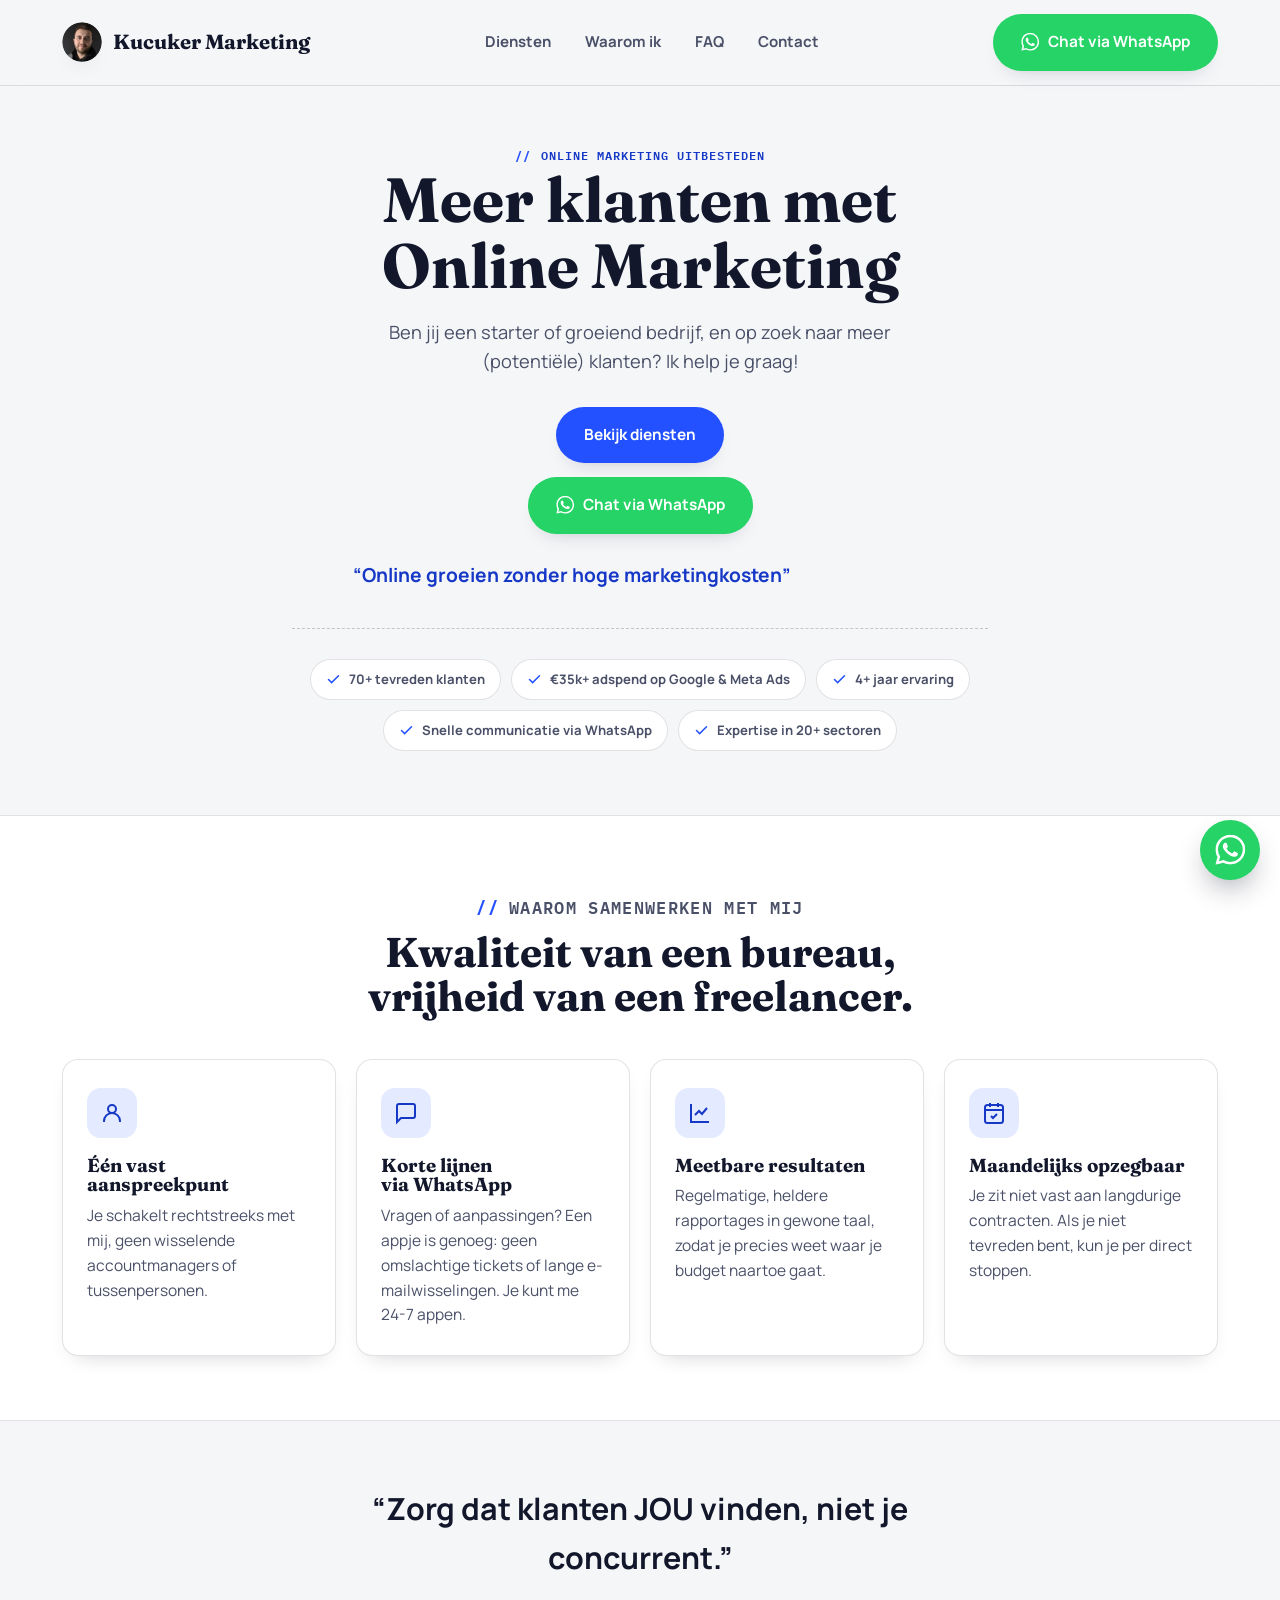
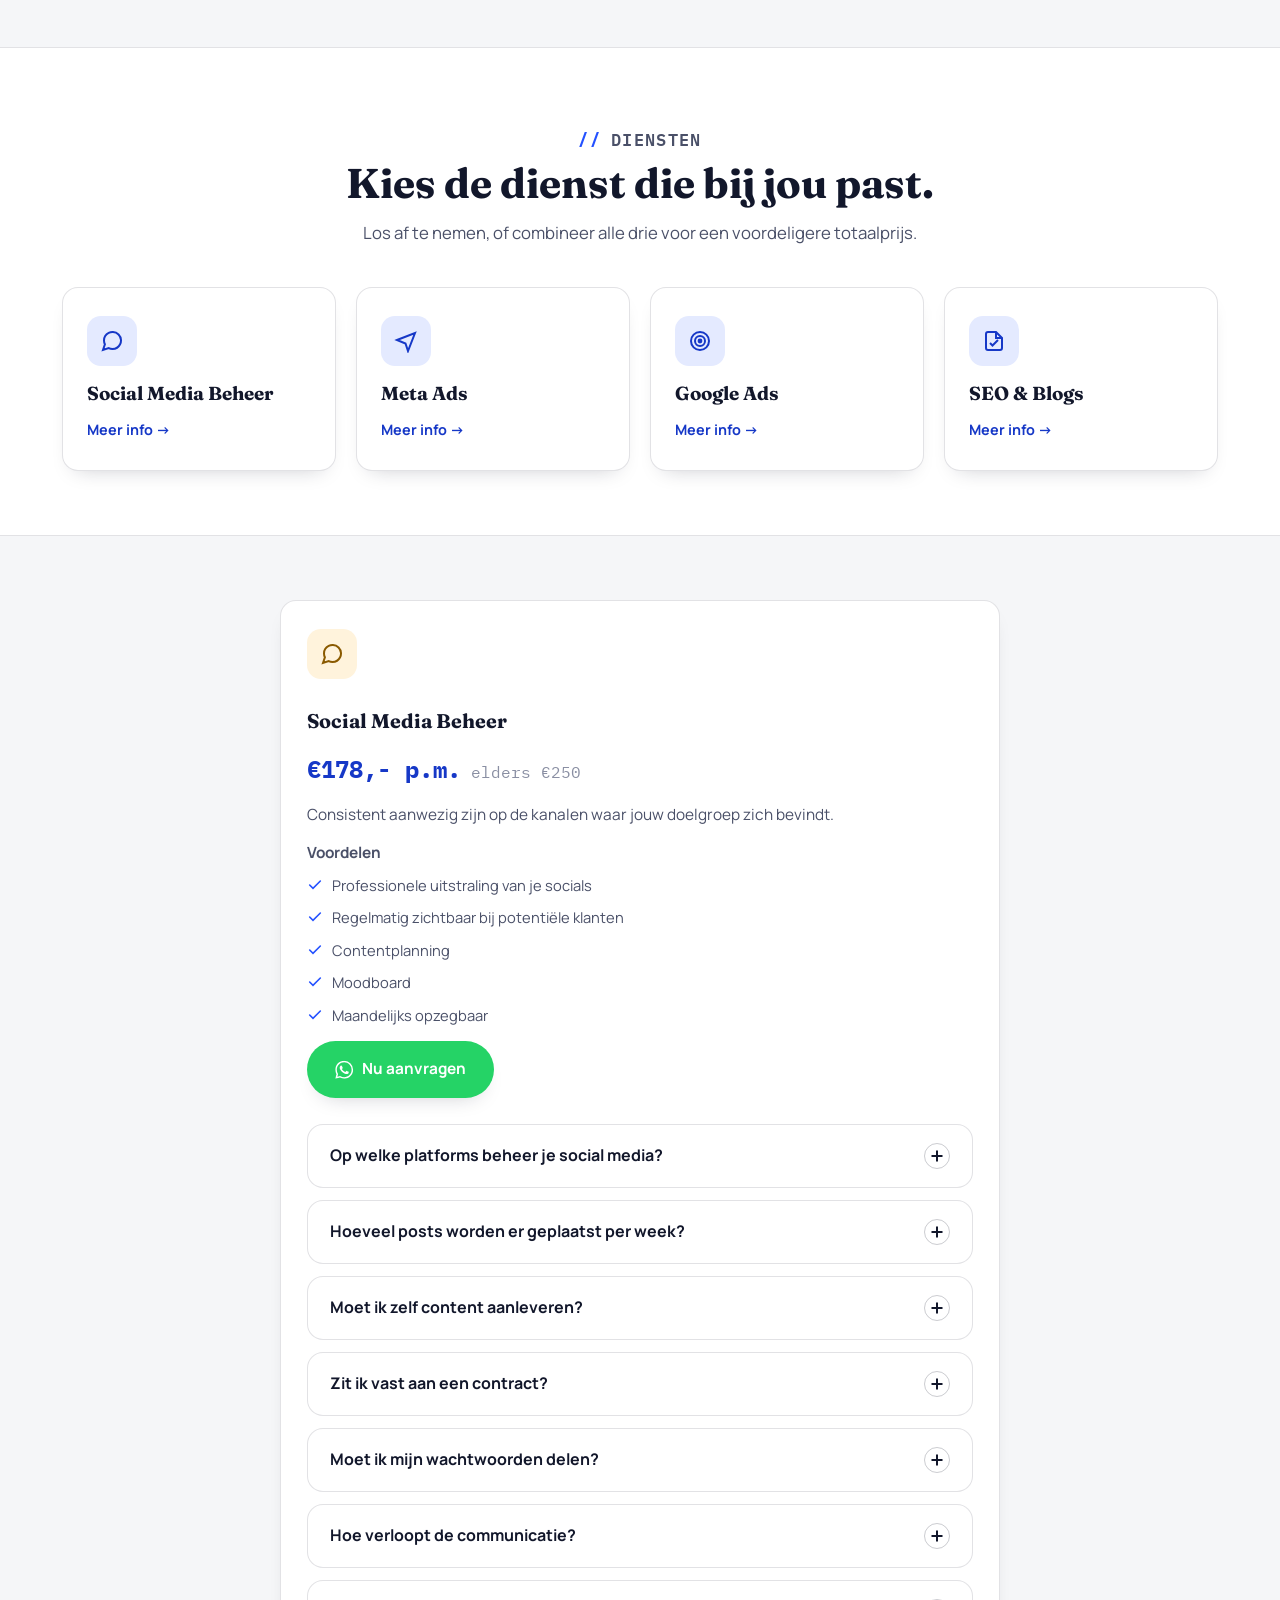
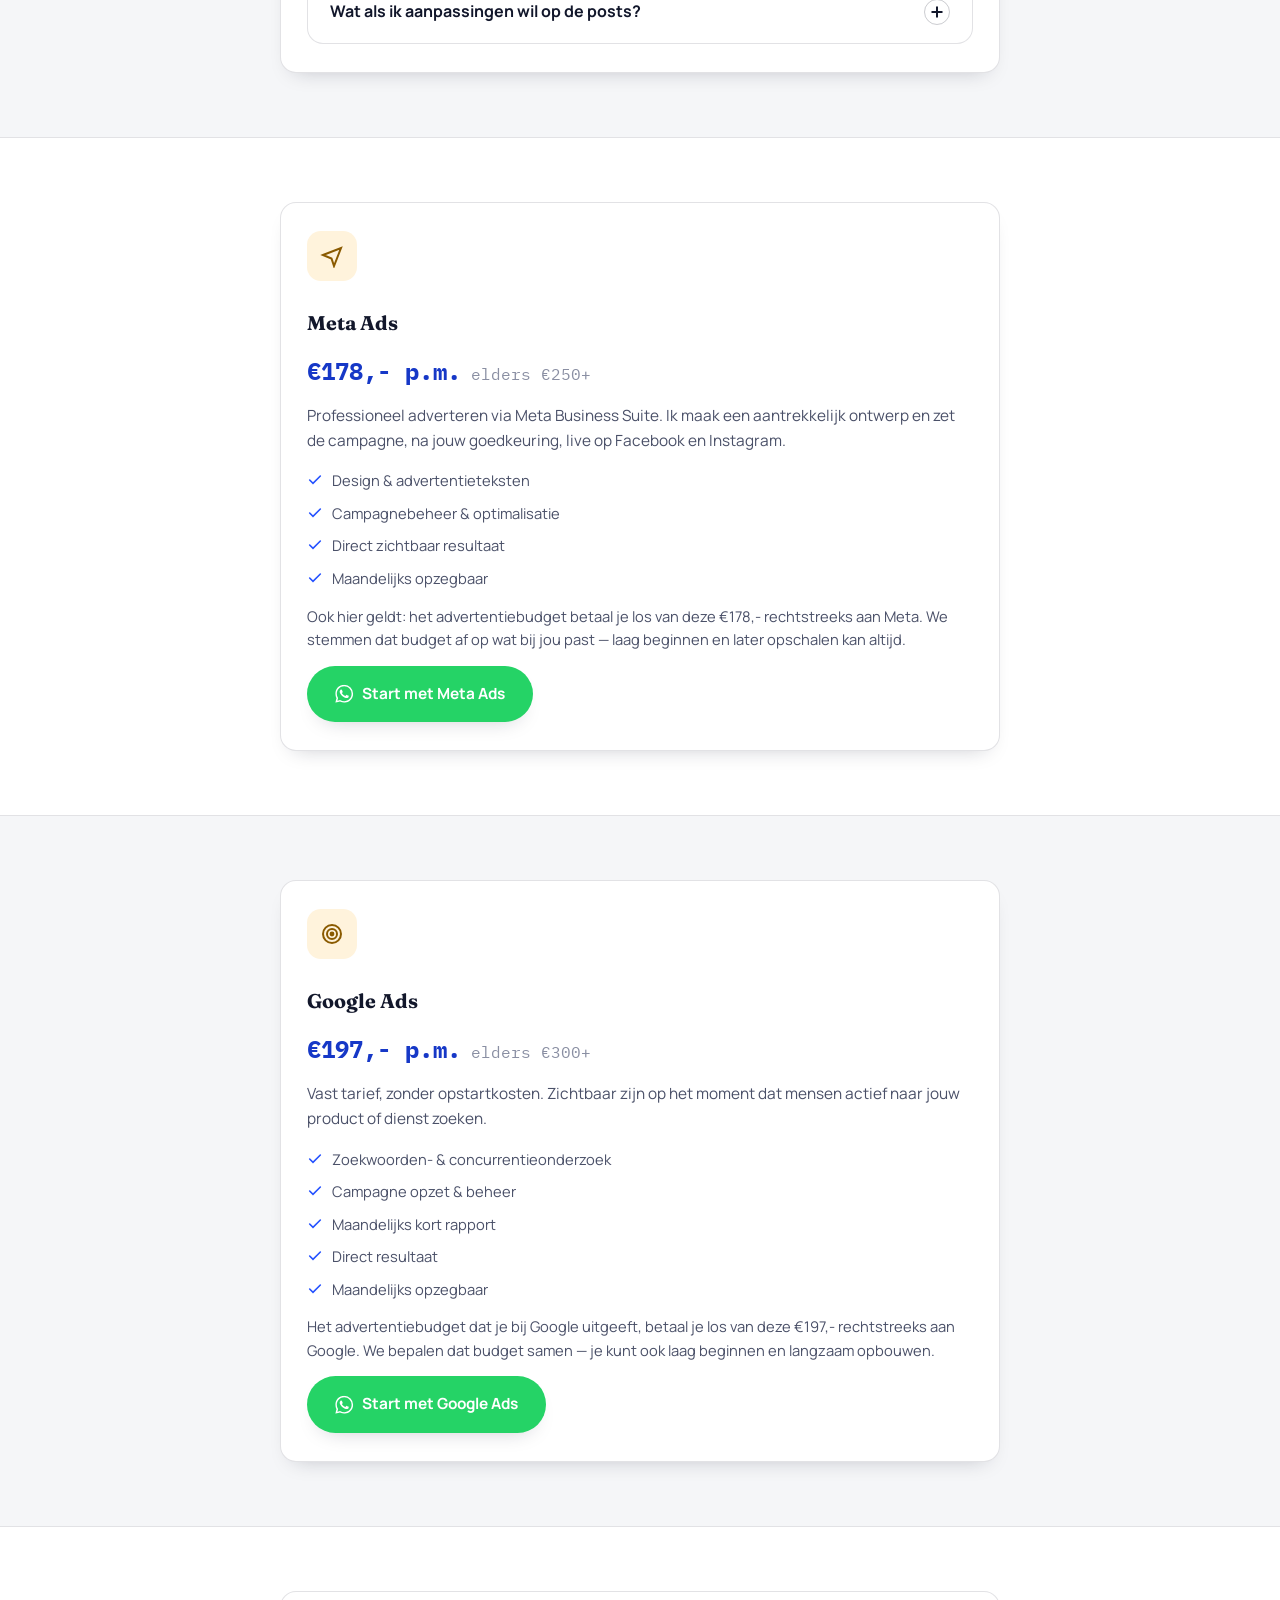
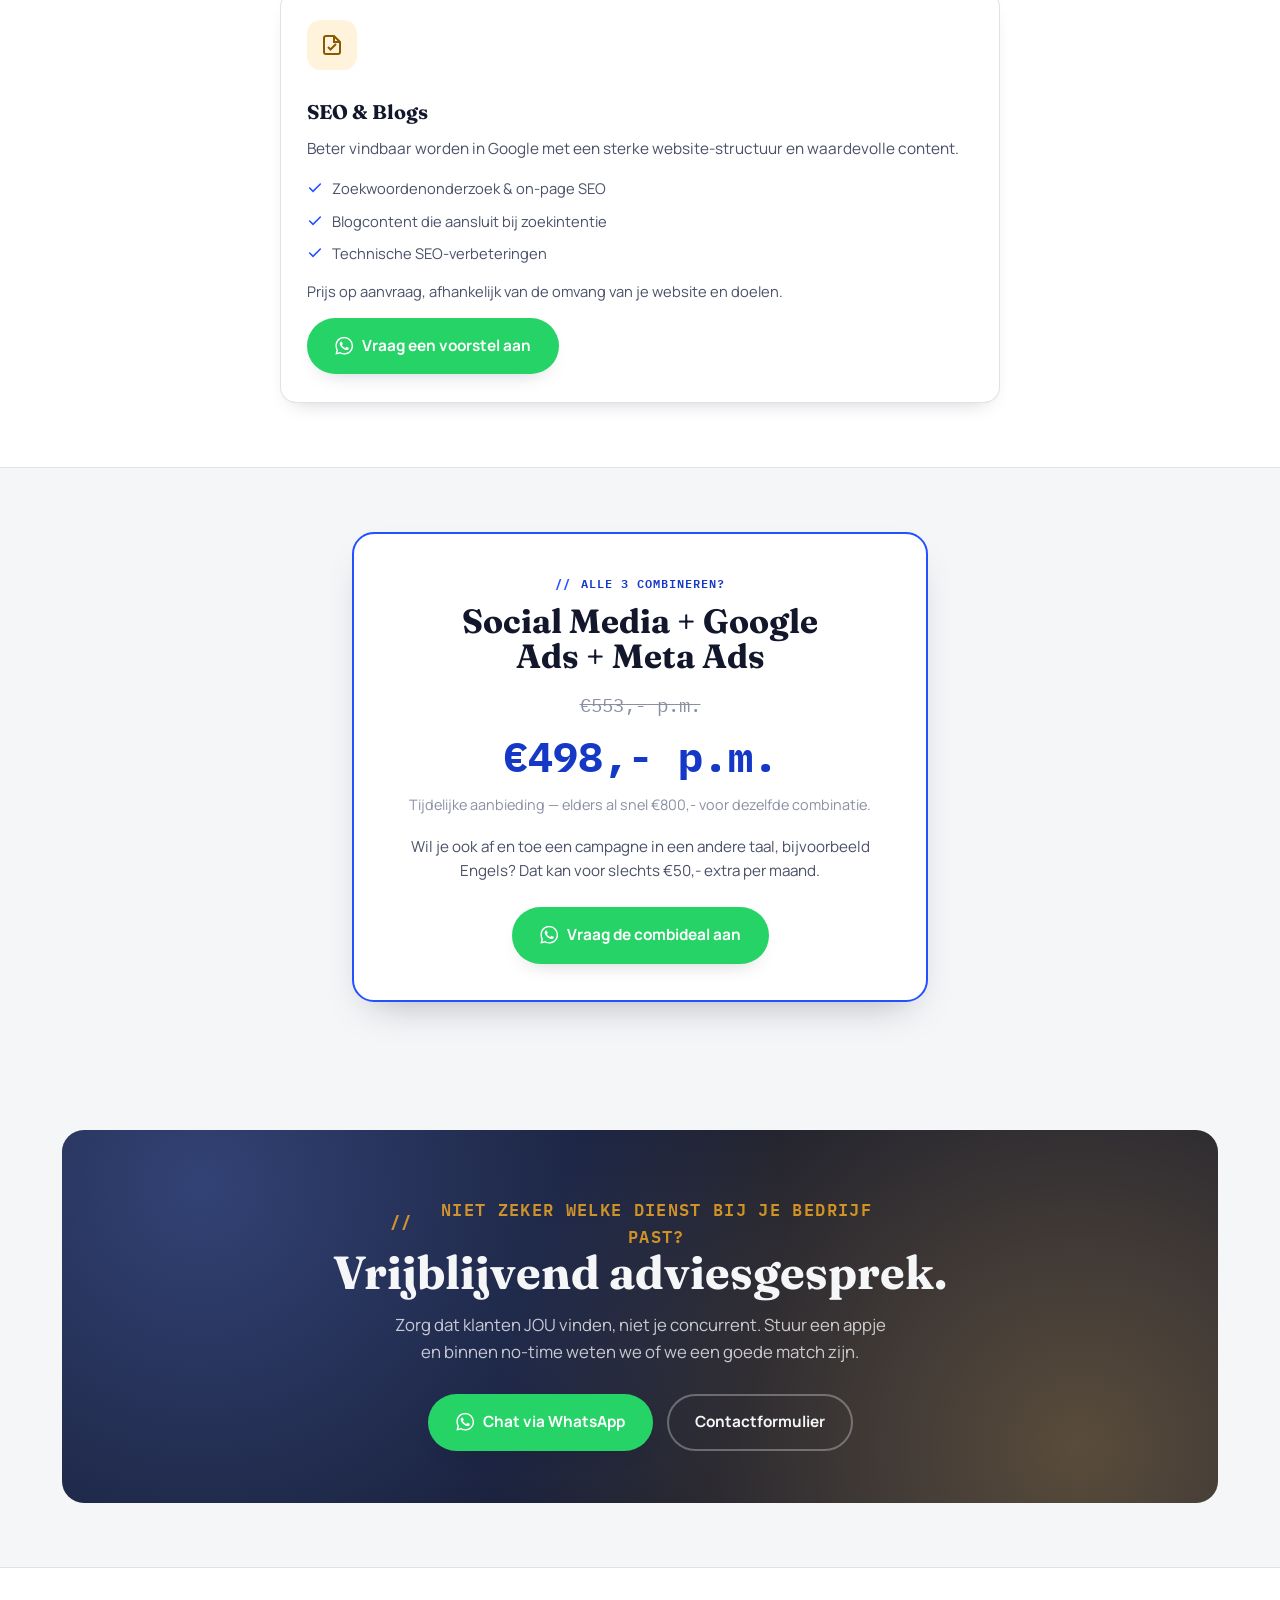
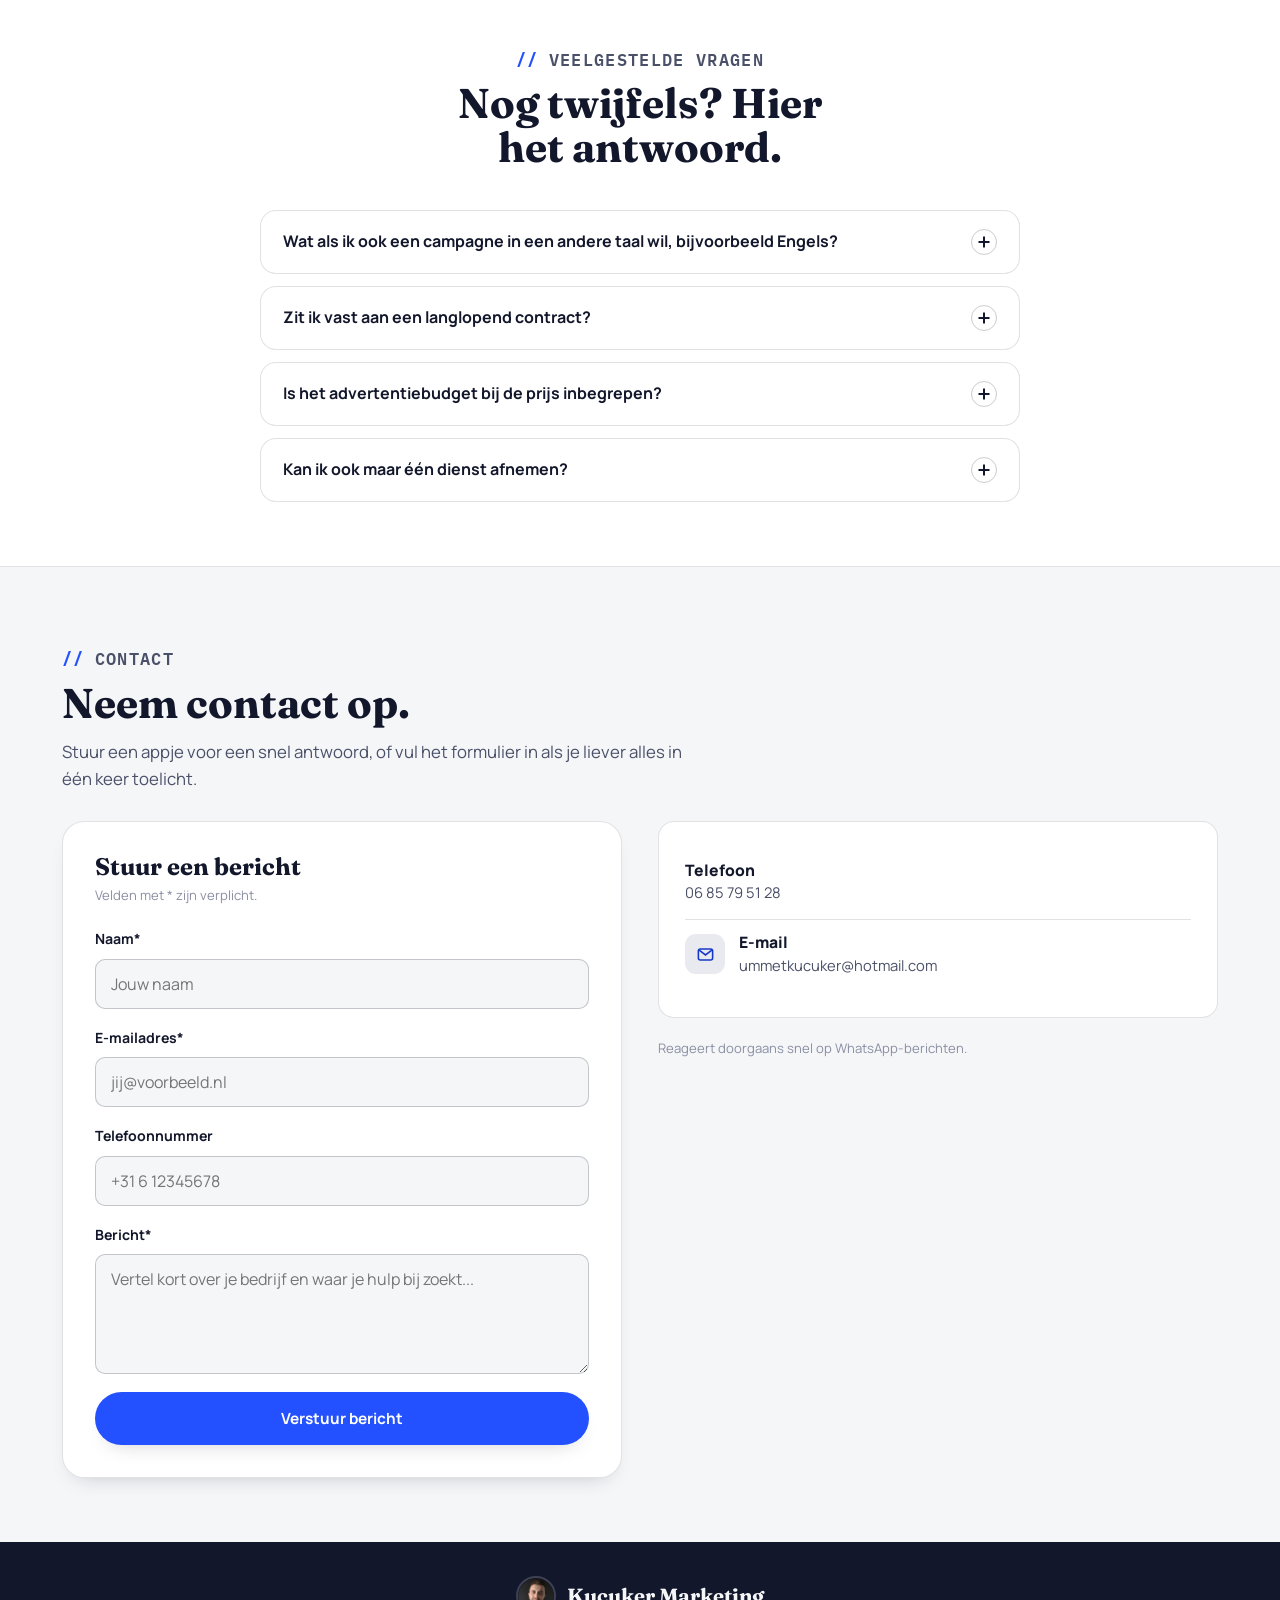
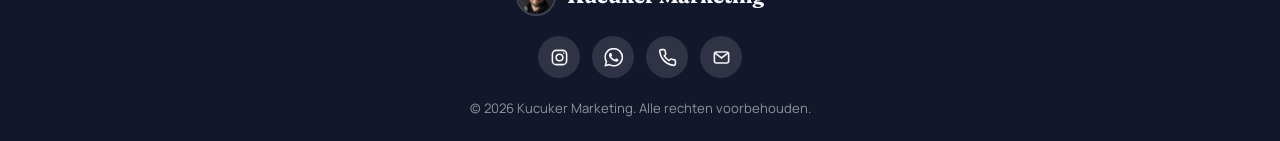
==== commit 88f333e1: "Add files via upload" ====
--- a/index.html
+++ b/index.html
@@ -7,7 +7,7 @@
 <link rel="preconnect" href="https://fonts.googleapis.com">
 <link rel="preconnect" href="https://fonts.gstatic.com" crossorigin>
 <link rel="stylesheet" href="https://fonts.googleapis.com/css2?family=Fraunces:opsz,wght@9..144,500;9..144,600;9..144,700;9..144,800;9..144,900&family=Manrope:wght@400;500;600;700;800&family=IBM+Plex+Mono:wght@500;600;700&display=swap">
-<link rel="stylesheet" href="index.css">
+<link rel="stylesheet" href="kucuker-marketing.css">
 <script type="application/ld+json">
 {
   "@context": "https://schema.org",
@@ -38,6 +38,7 @@
       <a href="#diensten" class="nav-link" data-nav="diensten">Diensten</a>
       <a href="#waarom" class="nav-link" data-nav="waarom">Waarom ik</a>
       <a href="#faq" class="nav-link" data-nav="faq">FAQ</a>
+      <a href="#contact" class="nav-link" data-nav="contact">Contact</a>
     </nav>
 
     <div class="header-actions">
@@ -332,6 +333,67 @@
           <summary>Kan ik ook maar &eacute;&eacute;n dienst afnemen?<span class="plus"></span></summary>
           <div class="faq-body">Zeker. Je kiest zelf of je &eacute;&eacute;n dienst afneemt, of de combinatie van alle drie voor een voordeligere totaalprijs.</div>
         </details>
+      </div>
+    </div>
+  </section>
+
+  <!-- ===================== CONTACT ===================== -->
+  <section class="section" id="contact">
+    <div class="wrap">
+      <div class="section-head" style="margin-bottom:28px;">
+        <p class="eyebrow">Contact</p>
+        <h2>Neem contact op.</h2>
+        <p>Stuur een appje voor een snel antwoord, of vul het formulier in als je liever alles in &eacute;&eacute;n keer toelicht.</p>
+      </div>
+      <div class="contact-grid">
+
+        <div class="form-card">
+          <h2 class="form-title">Stuur een bericht</h2>
+          <p class="form-note" style="margin-bottom:22px;">Velden met * zijn verplicht.</p>
+
+          <form id="contactForm" novalidate>
+            <div class="field">
+              <label for="cf-name">Naam*</label>
+              <input id="cf-name" name="name" type="text" required autocomplete="name" placeholder="Jouw naam">
+            </div>
+            <div class="field">
+              <label for="cf-email">E-mailadres*</label>
+              <input id="cf-email" name="email" type="email" required autocomplete="email" placeholder="jij@voorbeeld.nl">
+            </div>
+            <div class="field">
+              <label for="cf-phone">Telefoonnummer</label>
+              <input id="cf-phone" name="phone" type="tel" autocomplete="tel" placeholder="+31 6 12345678">
+            </div>
+            <div class="field">
+              <label for="cf-message">Bericht*</label>
+              <textarea id="cf-message" name="message" required placeholder="Vertel kort over je bedrijf en waar je hulp bij zoekt..."></textarea>
+            </div>
+            <button type="submit" class="btn btn-primary btn-block" id="submitBtn">Verstuur bericht</button>
+            <p class="form-note" id="formError" hidden>Er ging iets mis bij het versturen. Probeer het nogmaals of stuur je bericht via <a href="https://wa.me/31685795128">WhatsApp</a>.</p>
+          </form>
+
+          <div class="success-box" id="successBox" role="status">
+            <svg viewBox="0 0 24 24" fill="none" stroke="currentColor" stroke-width="2"><path d="M22 16.9v3a2 2 0 01-2.2 2 19.8 19.8 0 01-8.6-3 19.5 19.5 0 01-6-6 19.8 19.8 0 01-3-8.7A2 2 0 014.1 2h3a2 2 0 012 1.7c.1.9.3 1.8.6 2.7a2 2 0 01-.4 2.1L8 9.9a16 16 0 006 6l1.4-1.4a2 2 0 012.1-.4c.9.3 1.8.5 2.7.6a2 2 0 011.8 2z"/></svg>
+            <h3>Bericht verstuurd&#33;</h3>
+            <p>Bedankt voor je bericht &mdash; het is direct binnengekomen. Je hoort meestal snel iets terug, via e-mail of WhatsApp.</p>
+            <button class="btn btn-outline btn-sm" id="resetForm">Nog een bericht sturen</button>
+          </div>
+        </div>
+
+        <div>
+          <div class="contact-card">
+            <div class="contact-row">
+              <div><h4>Telefoon</h4><p><a href="tel:+31685795128">06 85 79 51 28</a></p></div>
+            </div>
+            <div class="contact-row">
+              <div class="icon-wrap"><svg viewBox="0 0 24 24" fill="none" stroke="currentColor" stroke-width="2"><rect x="3" y="5" width="18" height="14" rx="2.5"/><path d="M4 6.5l8 6 8-6"/></svg></div>
+              <div><h4>E-mail</h4><p><a href="mailto:ummetkucuker@hotmail.com">ummetkucuker@hotmail.com</a></p></div>
+            </div>
+          </div>
+
+          <p class="form-note">Reageert doorgaans snel op WhatsApp-berichten.</p>
+        </div>
+
       </div>
     </div>
   </section>
--- a/kucuker-marketing.css
+++ b/kucuker-marketing.css
@@ -0,0 +1,442 @@
+:root{
+    --bg:#F5F6F8;
+    --surface:#FFFFFF;
+    --surface-2:#E8EAEF;
+    --ink:#12172B;
+    --ink-soft:#4A5068;
+    --ink-faint:#8A8FA3;
+    --line:rgba(18,23,43,0.12);
+    --line-strong:rgba(18,23,43,0.22);
+    --accent:#2451FF;
+    --accent-ink:#1638C7;
+    --accent-soft:#E4EAFF;
+    --amber:#FFB020;
+    --amber-ink:#8A5A00;
+    --amber-soft:#FFF3DC;
+    --wa:#25D366;
+    --wa-dark:#128C50;
+    --header-bg:rgba(245,246,248,0.88);
+    --banner-outline:rgba(255,255,255,0.3);
+    --inverse-chip-bg:rgba(255,255,255,0.12);
+    --inverse-accent:#FFB020;
+    --radius-lg:22px;
+    --radius:16px;
+    --radius-sm:10px;
+    --shadow:0 18px 40px -20px rgba(18,23,43,0.35);
+    --shadow-sm:0 10px 22px -14px rgba(18,23,43,0.28);
+    --font-display:'Fraunces','Iowan Old Style',Georgia,serif;
+    --font-body:'Manrope','Segoe UI',system-ui,sans-serif;
+    --font-mono:'IBM Plex Mono','SFMono-Regular',ui-monospace,monospace;
+    --maxw:1220px;
+    color-scheme:light;
+  }
+  @media (prefers-color-scheme: dark){
+    :root:not([data-theme="light"]){
+      --bg:#0B0E1A;
+      --surface:#141827;
+      --surface-2:#1C2233;
+      --ink:#F1F2F6;
+      --ink-soft:#B9BDD1;
+      --ink-faint:#7C81A0;
+      --line:rgba(255,255,255,0.12);
+      --line-strong:rgba(255,255,255,0.22);
+      --accent:#6E93FF;
+      --accent-ink:#C3D2FF;
+      --accent-soft:rgba(110,147,255,0.16);
+      --amber:#FFC661;
+      --amber-ink:#FFD9A0;
+      --amber-soft:rgba(255,198,97,0.14);
+      --header-bg:rgba(11,14,26,0.88);
+      --banner-outline:rgba(18,23,43,0.32);
+      --inverse-chip-bg:rgba(18,23,43,0.12);
+      --inverse-accent:#8A5A00;
+      --shadow:0 18px 40px -20px rgba(0,0,0,0.6);
+      --shadow-sm:0 10px 22px -14px rgba(0,0,0,0.55);
+      color-scheme:dark;
+    }
+  }
+  :root[data-theme="dark"]{
+    --bg:#0B0E1A;
+    --surface:#141827;
+    --surface-2:#1C2233;
+    --ink:#F1F2F6;
+    --ink-soft:#B9BDD1;
+    --ink-faint:#7C81A0;
+    --line:rgba(255,255,255,0.12);
+    --line-strong:rgba(255,255,255,0.22);
+    --accent:#6E93FF;
+    --accent-ink:#C3D2FF;
+    --accent-soft:rgba(110,147,255,0.16);
+    --amber:#FFC661;
+    --amber-ink:#FFD9A0;
+    --amber-soft:rgba(255,198,97,0.14);
+    --header-bg:rgba(11,14,26,0.88);
+    --banner-outline:rgba(18,23,43,0.32);
+    --inverse-chip-bg:rgba(18,23,43,0.12);
+    --inverse-accent:#8A5A00;
+    --shadow:0 18px 40px -20px rgba(0,0,0,0.6);
+    --shadow-sm:0 10px 22px -14px rgba(0,0,0,0.55);
+    color-scheme:dark;
+  }
+
+  *{box-sizing:border-box;}
+  body{
+    margin:0;background:var(--bg);color:var(--ink);font-family:var(--font-body);
+    font-size:16px;line-height:1.6;-webkit-font-smoothing:antialiased;overflow-x:hidden;
+  }
+  img,svg{max-width:100%;display:block;}
+  a{color:inherit;}
+  ul{margin:0;padding:0;list-style:none;}
+  button{font-family:inherit;}
+  h1,h2,h3,h4{font-family:var(--font-display);font-weight:700;line-height:1.05;text-wrap:balance;margin:0;color:var(--ink);}
+  p{margin:0;}
+  .wrap{max-width:var(--maxw);margin:0 auto;padding-inline:20px;}
+  @media (min-width:640px){.wrap{padding-inline:32px;}}
+
+  .eyebrow{
+    display:inline-flex;align-items:center;gap:10px;font-family:var(--font-mono);font-weight:600;
+    font-size:0.78rem;text-transform:uppercase;letter-spacing:0.08em;color:var(--accent-ink);
+  }
+  .eyebrow::before{content:"//";color:var(--accent);font-weight:700;}
+
+  .btn{
+    display:inline-flex;align-items:center;justify-content:center;gap:9px;font-family:var(--font-body);
+    font-weight:700;font-size:0.96rem;padding:14px 26px;border-radius:999px;border:2px solid transparent;
+    cursor:pointer;text-decoration:none;white-space:nowrap;
+    transition:transform .15s ease, box-shadow .15s ease, background .15s ease, color .15s ease, border-color .15s ease;
+  }
+  .btn:active{transform:translateY(1px);}
+  .btn-primary{background:var(--accent);color:#fff;box-shadow:var(--shadow-sm);}
+  .btn-primary:hover{box-shadow:var(--shadow);transform:translateY(-2px);}
+  .btn-dark{background:var(--ink);color:var(--bg);}
+  .btn-dark:hover{transform:translateY(-2px);box-shadow:var(--shadow);}
+  .btn-outline{background:transparent;border-color:var(--line-strong);color:var(--ink);}
+  .btn-outline:hover{border-color:var(--ink);}
+  .btn-wa{background:var(--wa);color:#fff;box-shadow:var(--shadow-sm);}
+  .btn-wa:hover{background:var(--wa-dark);box-shadow:var(--shadow);transform:translateY(-2px);}
+  .btn-sm{padding:10px 18px;font-size:0.85rem;}
+  .btn-block{width:100%;}
+  .btn:focus-visible, a:focus-visible, button:focus-visible, input:focus-visible, textarea:focus-visible, summary:focus-visible{
+    outline:3px solid var(--accent);outline-offset:2px;
+  }
+
+  /* ---------- Header ---------- */
+  .site-header{
+    position:sticky;top:env(safe-area-inset-top,0px);z-index:100;
+    background:var(--header-bg);backdrop-filter:blur(10px);-webkit-backdrop-filter:blur(10px);
+    border-bottom:1px solid var(--line);
+  }
+  .header-row{display:flex;align-items:center;justify-content:space-between;gap:20px;padding-block:14px;}
+  .logo{display:flex;align-items:center;gap:11px;text-decoration:none;flex:none;}
+  .logo-mark{
+    width:40px;height:40px;border-radius:11px;background:var(--ink);color:var(--bg);flex:none;
+    display:flex;align-items:center;justify-content:center;font-family:var(--font-display);font-weight:800;font-size:1.15rem;
+  }
+  .logo-text{font-family:var(--font-display);font-weight:700;font-size:1.28rem;color:var(--ink);}
+  .nav{display:none;align-items:center;gap:2px;}
+  .nav-link{
+    padding:10px 16px;border-radius:999px;font-weight:700;font-size:0.94rem;
+    text-decoration:none;color:var(--ink-soft);
+  }
+  .nav-link:hover{color:var(--ink);}
+  .nav-link[aria-current="page"]{color:var(--ink);background:var(--surface-2);}
+  .header-actions{display:flex;align-items:center;gap:10px;}
+  .header-cta{display:none;}
+  .menu-toggle{
+    display:inline-flex;align-items:center;justify-content:center;width:44px;height:44px;border-radius:12px;
+    border:1px solid var(--line-strong);background:var(--surface);color:var(--ink);cursor:pointer;flex:none;
+  }
+  @media (min-width:900px){
+    .nav{display:flex;}
+    .header-cta{display:inline-flex;}
+    .menu-toggle{display:none;}
+  }
+  .mobile-panel{
+    display:none;flex-direction:column;gap:2px;padding:10px 20px 22px;border-top:1px solid var(--line);
+    background:var(--bg);
+  }
+  .mobile-panel.open{display:flex;box-shadow:var(--shadow-sm);}
+  .mobile-panel .nav-link{width:100%;text-align:left;}
+  .mobile-panel .btn{margin-top:10px;width:100%;}
+
+  /* ---------- Sections ---------- */
+  main{display:block;}
+  .page{animation:fadein .4s ease both;}
+  @keyframes fadein{from{opacity:0;transform:translateY(6px);}to{opacity:1;transform:translateY(0);}}
+  @media (prefers-reduced-motion:reduce){.page{animation:none;}.wa-float{animation:none!important;}}
+  .section{padding-block:64px;}
+  .section-flush{padding-top:8px;}
+  .section-head{max-width:640px;margin-bottom:40px;}
+  .section-head h2{font-size:clamp(1.9rem,4vw,2.6rem);margin-top:10px;}
+  .section-head p{color:var(--ink-soft);margin-top:14px;font-size:1.05rem;}
+  .section-alt{background:var(--surface);border-block:1px solid var(--line);}
+
+  /* ---------- Hero ---------- */
+  .hero{padding-block:56px 64px;position:relative;overflow:hidden;}
+  .hero .wrap{display:grid;gap:44px;align-items:center;}
+  @media (min-width:960px){.hero .wrap{grid-template-columns:1.05fr 0.95fr;gap:48px;}}
+  .hero h1{font-size:clamp(2.5rem,6vw,3.9rem);}
+  .hero-lede{margin-top:20px;font-size:1.14rem;color:var(--ink-soft);max-width:48ch;}
+  .hero-actions{display:flex;flex-wrap:wrap;gap:14px;margin-top:30px;}
+  .tag-strip{display:flex;flex-wrap:wrap;gap:10px;margin-top:38px;padding-top:30px;border-top:1px dashed var(--line-strong);}
+  .tag-chip{
+    display:inline-flex;align-items:center;gap:8px;padding:9px 15px;border:1px solid var(--line);
+    border-radius:999px;font-size:0.82rem;font-weight:700;color:var(--ink-soft);background:var(--surface);
+  }
+  .tag-chip svg{width:15px;height:15px;color:var(--accent);flex:none;}
+
+  /* ---------- Hero dashboard mock ---------- */
+  .hero-art{position:relative;}
+  .hero-blob{
+    position:absolute;inset:-10% -8%;z-index:0;background:linear-gradient(135deg,var(--accent-soft),var(--amber-soft));
+    border-radius:44% 56% 62% 38%/48% 42% 58% 52%;
+  }
+  .dash-card{
+    position:relative;z-index:1;background:var(--surface);border:1px solid var(--line);border-radius:var(--radius-lg);
+    box-shadow:var(--shadow);padding:0;overflow:hidden;transform:rotate(-1.2deg);
+  }
+  .dash-bar{display:flex;align-items:center;gap:7px;padding:14px 18px;border-bottom:1px solid var(--line);}
+  .dash-dot{width:9px;height:9px;border-radius:50%;background:var(--line-strong);}
+  .dash-title{margin-left:8px;font-family:var(--font-mono);font-size:0.74rem;color:var(--ink-faint);}
+  .dash-body{padding:26px 24px 28px;}
+  .dash-stats{display:grid;grid-template-columns:repeat(3,1fr);gap:12px;margin-bottom:22px;}
+  .dash-stat{background:var(--surface-2);border-radius:var(--radius-sm);padding:12px 12px;}
+  .dash-stat b{display:block;font-family:var(--font-mono);font-size:1.2rem;color:var(--ink);font-variant-numeric:tabular-nums;}
+  .dash-stat span{display:block;font-size:0.68rem;color:var(--ink-faint);text-transform:uppercase;letter-spacing:0.06em;margin-top:3px;}
+  .dash-chart{width:100%;height:auto;display:block;}
+  .dash-bump{
+    position:absolute;bottom:-22px;right:-18px;z-index:2;background:var(--ink);color:var(--bg);
+    border-radius:16px;padding:14px 18px;box-shadow:var(--shadow);display:flex;align-items:center;gap:10px;
+    font-family:var(--font-mono);font-size:0.82rem;font-weight:600;
+  }
+  .dash-bump svg{width:18px;height:18px;color:var(--inverse-accent);}
+
+  /* ---------- Benefits / services ---------- */
+  .benefits-grid{display:grid;gap:20px;grid-template-columns:repeat(auto-fit,minmax(250px,1fr));}
+  .benefit-card{background:var(--surface);border:1px solid var(--line);border-radius:var(--radius);padding:28px 24px;box-shadow:var(--shadow-sm);}
+  .benefit-icon{
+    width:50px;height:50px;border-radius:14px;background:var(--accent-soft);color:var(--accent-ink);
+    display:flex;align-items:center;justify-content:center;margin-bottom:18px;
+  }
+  .benefit-icon svg{width:24px;height:24px;}
+  .benefit-card h3{font-size:1.18rem;margin-bottom:8px;}
+  .benefit-card p{color:var(--ink-soft);font-size:0.97rem;}
+
+  .services-grid{display:grid;gap:20px;grid-template-columns:repeat(auto-fit,minmax(260px,1fr));}
+  .service-card{
+    background:var(--surface);border:1px solid var(--line);border-radius:var(--radius);padding:28px 26px;
+    box-shadow:var(--shadow-sm);display:flex;flex-direction:column;gap:14px;
+  }
+  .service-card .benefit-icon{background:var(--amber-soft);color:var(--amber-ink);}
+  .service-card h3{font-size:1.24rem;}
+  .service-card p{color:var(--ink-soft);font-size:0.96rem;}
+  .service-list{display:flex;flex-direction:column;gap:9px;margin-top:2px;}
+  .service-list li{display:flex;gap:9px;font-size:0.92rem;color:var(--ink-soft);align-items:flex-start;}
+  .service-list svg{width:16px;height:16px;color:var(--accent);flex:none;margin-top:3px;}
+  .service-card .btn{margin-top:auto;align-self:flex-start;}
+
+  .tiles-grid{display:grid;gap:18px;grid-template-columns:repeat(auto-fit,minmax(230px,1fr));}
+  .tile{
+    position:relative;display:flex;flex-direction:column;gap:16px;padding:26px 22px;border-radius:var(--radius-lg);
+    text-decoration:none;background:var(--ink);color:var(--bg);box-shadow:var(--shadow-sm);min-height:190px;
+    transition:transform .18s ease, box-shadow .18s ease;
+  }
+  .tile:hover{transform:translateY(-4px);box-shadow:var(--shadow);}
+  .tile-icon{
+    width:44px;height:44px;border-radius:12px;background:var(--inverse-chip-bg);display:flex;align-items:center;
+    justify-content:center;color:var(--inverse-accent);
+  }
+  .tile-icon svg{width:22px;height:22px;}
+  .tile h3{color:var(--bg);font-size:1.2rem;margin-top:auto;}
+  .tile span{
+    color:var(--bg);opacity:0.7;font-size:0.85rem;font-weight:600;display:inline-flex;align-items:center;gap:6px;
+  }
+  .tile span svg{width:15px;height:15px;transition:transform .2s ease;}
+  .tile:hover span svg{transform:translateX(4px);}
+
+  /* ---------- Process steps ---------- */
+  .steps-grid{display:grid;gap:16px;grid-template-columns:repeat(auto-fit,minmax(210px,1fr));counter-reset:step;}
+  .step{position:relative;padding:24px 20px 20px;border:1px solid var(--line);border-radius:var(--radius);background:var(--surface);}
+  .step::before{
+    counter-increment:step;content:counter(step,decimal-leading-zero);font-family:var(--font-mono);
+    font-size:1.6rem;color:var(--accent);display:block;margin-bottom:12px;font-weight:700;
+  }
+  .step h3{font-size:1.02rem;margin-bottom:6px;font-family:var(--font-body);font-weight:800;}
+  .step p{color:var(--ink-soft);font-size:0.9rem;}
+
+  /* ---------- About / split ---------- */
+  .split{display:grid;gap:40px;align-items:center;}
+  @media (min-width:900px){.split{grid-template-columns:1fr 1fr;gap:56px;}}
+  .split-title{font-size:clamp(1.9rem,4vw,2.6rem);margin-top:10px;}
+  .split-copy{margin-top:16px;color:var(--ink-soft);font-size:1.05rem;}
+  .split-copy + .split-copy{margin-top:14px;}
+  .split-btn{margin-top:24px;}
+  .avatar-card{
+    background:var(--surface);border:1px solid var(--line);border-radius:var(--radius-lg);box-shadow:var(--shadow-sm);
+    padding:40px 30px;display:flex;flex-direction:column;align-items:center;text-align:center;gap:16px;
+  }
+  .avatar-mono{
+    width:110px;height:110px;border-radius:50%;background:var(--ink);color:var(--bg);display:flex;align-items:center;
+    justify-content:center;font-family:var(--font-display);font-weight:800;font-size:2.2rem;
+  }
+  .avatar-photo{
+    width:130px;height:130px;border-radius:50%;object-fit:cover;flex:none;box-shadow:var(--shadow-sm);
+  }
+  .avatar-card h3{font-size:1.3rem;}
+  .avatar-card p{color:var(--ink-soft);font-size:0.95rem;}
+  .avatar-quote{
+    font-family:var(--font-display);font-style:italic;color:var(--ink);font-size:1.05rem;line-height:1.4;
+    max-width:32ch;
+  }
+  .avatar-tags{display:flex;flex-wrap:wrap;gap:8px;justify-content:center;margin-top:4px;}
+  .avatar-tags span{
+    font-family:var(--font-mono);font-size:0.72rem;text-transform:uppercase;letter-spacing:0.05em;
+    background:var(--surface-2);color:var(--ink-soft);padding:6px 11px;border-radius:999px;
+  }
+
+  .diff-grid{display:grid;gap:18px;grid-template-columns:repeat(auto-fit,minmax(230px,1fr));}
+  .diff-card{border:1px solid var(--line);border-radius:var(--radius);padding:22px;background:var(--surface);}
+  .diff-num{font-family:var(--font-mono);font-size:1.4rem;color:var(--accent);margin-bottom:8px;font-weight:700;}
+  .diff-card h3{font-size:1.05rem;margin-bottom:6px;font-family:var(--font-body);font-weight:800;}
+  .diff-card p{color:var(--ink-soft);font-size:0.94rem;}
+
+  /* ---------- CTA banner ---------- */
+  .cta-banner{background:var(--ink);color:var(--bg);border-radius:var(--radius-lg);padding:52px 32px;text-align:center;position:relative;overflow:hidden;}
+  .cta-banner::before{
+    content:"";position:absolute;inset:0;
+    background:radial-gradient(circle at 12% 15%, rgba(110,147,255,0.35), transparent 55%),
+               radial-gradient(circle at 88% 85%, rgba(255,198,97,0.3), transparent 55%);
+  }
+  .cta-banner > *{position:relative;z-index:1;}
+  .cta-banner .eyebrow{color:var(--inverse-accent);}
+  .cta-banner .eyebrow::before{color:var(--inverse-accent);}
+  .cta-banner h2{color:var(--bg);font-size:clamp(1.9rem,5vw,2.9rem);}
+  .cta-banner p{color:var(--bg);opacity:0.78;margin-top:14px;font-size:1.05rem;max-width:50ch;margin-inline:auto;}
+  .cta-banner .hero-actions{justify-content:center;margin-top:28px;}
+  .cta-banner .btn-outline{border-color:var(--banner-outline);color:var(--bg);}
+  .cta-banner .btn-outline:hover{border-color:var(--bg);}
+  .cta-banner .btn-invert{background:var(--bg);color:var(--ink);}
+  .cta-banner .btn-invert:hover{transform:translateY(-2px);}
+
+  /* ---------- FAQ ---------- */
+  .faq-list{display:flex;flex-direction:column;gap:12px;max-width:760px;}
+  .faq-item{border:1px solid var(--line);border-radius:var(--radius);background:var(--surface);overflow:hidden;}
+  .faq-item summary{
+    cursor:pointer;list-style:none;padding:18px 22px;display:flex;align-items:center;justify-content:space-between;
+    font-weight:700;font-size:1rem;gap:16px;
+  }
+  .faq-item summary::-webkit-details-marker{display:none;}
+  .faq-item summary .plus{width:26px;height:26px;border-radius:50%;border:1.5px solid var(--line-strong);flex:none;position:relative;}
+  .faq-item summary .plus::before,.faq-item summary .plus::after{content:"";position:absolute;background:var(--ink);top:50%;left:50%;transform:translate(-50%,-50%);}
+  .faq-item summary .plus::before{width:11px;height:2px;}
+  .faq-item summary .plus::after{width:2px;height:11px;transition:opacity .2s ease;}
+  .faq-item[open] summary .plus::after{opacity:0;}
+  .faq-body{padding:0 22px 20px;color:var(--ink-soft);font-size:0.96rem;}
+
+  /* ---------- Page header ---------- */
+  .page-hero{padding-block:52px 44px;position:relative;}
+  .page-hero h1{font-size:clamp(2.3rem,5.5vw,3.4rem);}
+  .page-hero p{margin-top:16px;color:var(--ink-soft);max-width:58ch;font-size:1.08rem;}
+  .breadcrumb{display:flex;gap:8px;align-items:center;font-family:var(--font-mono);font-size:0.8rem;color:var(--ink-faint);margin-bottom:18px;}
+  .breadcrumb a{text-decoration:none;color:var(--ink-faint);}
+  .breadcrumb a:hover{color:var(--ink);}
+
+  /* ---------- Contact ---------- */
+  .contact-grid{display:grid;gap:36px;}
+  @media (min-width:900px){.contact-grid{grid-template-columns:1fr 1fr;}}
+  .form-card{background:var(--surface);border:1px solid var(--line);border-radius:var(--radius-lg);padding:32px;box-shadow:var(--shadow-sm);}
+  .form-title{font-size:1.5rem;margin-bottom:6px;}
+  .field{margin-bottom:18px;display:flex;flex-direction:column;gap:8px;}
+  .field label{font-weight:700;font-size:0.88rem;}
+  .field input,.field textarea{
+    font-family:var(--font-body);font-size:1rem;padding:13px 15px;border-radius:var(--radius-sm);
+    border:1.5px solid var(--line-strong);background:var(--bg);color:var(--ink);
+  }
+  .field input:focus,.field textarea:focus{outline:none;border-color:var(--accent);}
+  .field textarea{resize:vertical;min-height:120px;}
+  .form-note{font-size:0.82rem;color:var(--ink-faint);margin-top:4px;}
+  .form-note a{color:var(--accent-ink);text-decoration:underline;}
+  .success-box{display:none;text-align:center;padding:38px 20px;border:1.5px dashed var(--accent);border-radius:var(--radius);background:var(--accent-soft);}
+  .success-box.show{display:block;}
+  .success-box svg{width:40px;height:40px;color:var(--accent-ink);margin-bottom:12px;}
+  .success-box h3{font-size:1.2rem;margin-bottom:8px;font-family:var(--font-body);font-weight:800;}
+  .success-box p{color:var(--ink-soft);}
+  .success-box .btn{margin-top:16px;}
+
+  .contact-card{background:var(--surface);border:1px solid var(--line);border-radius:var(--radius);padding:26px;margin-bottom:20px;}
+  .contact-row{display:flex;gap:14px;padding-block:14px;border-bottom:1px solid var(--line);align-items:flex-start;}
+  .contact-row:last-child{border-bottom:none;}
+  .contact-row .icon-wrap{
+    width:40px;height:40px;border-radius:11px;background:var(--surface-2);display:flex;align-items:center;
+    justify-content:center;flex:none;color:var(--accent-ink);
+  }
+  .contact-row .icon-wrap svg{width:19px;height:19px;}
+  .contact-row h4{font-size:0.98rem;margin-bottom:3px;font-family:var(--font-body);font-weight:800;}
+  .contact-row p{color:var(--ink-soft);font-size:0.92rem;}
+  .contact-row a{color:inherit;text-decoration:none;}
+  .contact-row a:hover{text-decoration:underline;}
+
+  /* ---------- Footer ---------- */
+  .site-footer{background:var(--ink);color:var(--bg);padding-block:34px 22px;}
+  .footer-inner{display:flex;flex-direction:column;align-items:center;gap:20px;text-align:center;}
+  .footer-logo{display:flex;align-items:center;gap:11px;}
+  .footer-logo .logo-mark{background:var(--bg);color:var(--ink);}
+  .footer-logo .logo-text{color:var(--bg);}
+  .footer-social{display:flex;align-items:center;gap:12px;flex-wrap:wrap;justify-content:center;}
+  .footer-icon{
+    width:42px;height:42px;border-radius:50%;background:var(--inverse-chip-bg);color:var(--bg);
+    display:flex;align-items:center;justify-content:center;text-decoration:none;flex:none;
+    transition:background .15s ease, transform .15s ease;
+  }
+  .footer-icon svg{width:19px;height:19px;}
+  .footer-icon:hover{background:rgba(255,255,255,0.22);transform:translateY(-2px);}
+  .footer-bottom{color:rgba(245,246,248,0.55);font-size:0.82rem;}
+
+  /* ---------- Floating WhatsApp button ---------- */
+  .wa-float{
+    position:fixed;right:20px;bottom:calc(20px + env(safe-area-inset-bottom,0px));z-index:200;
+    width:60px;height:60px;border-radius:50%;background:var(--wa);color:#fff;display:flex;align-items:center;
+    justify-content:center;box-shadow:0 14px 30px -10px rgba(18,23,43,0.45);text-decoration:none;
+    animation:wa-pulse 2.6s ease-in-out infinite;
+  }
+  .wa-float svg{width:30px;height:30px;}
+  .wa-float:hover{background:var(--wa-dark);}
+  .wa-icon{transform:translate(1%,-1%);}
+  @keyframes wa-pulse{
+    0%,100%{box-shadow:0 14px 30px -10px rgba(18,23,43,0.45),0 0 0 0 rgba(37,211,102,0.5);}
+    50%{box-shadow:0 14px 30px -10px rgba(18,23,43,0.45),0 0 0 10px rgba(37,211,102,0);}
+  }
+
+  [hidden]{display:none!important;}
+
+  html{scroll-behavior:smooth;}
+  section[id]{scroll-margin-top:84px;}
+  .nav-link.active{color:var(--ink);background:var(--surface-2);}
+  .logo-photo{width:40px;height:40px;border-radius:50%;object-fit:cover;flex:none;box-shadow:var(--shadow-sm);}
+  .footer-logo .logo-photo{box-shadow:none;border:2px solid rgba(255,255,255,0.18);}
+  .hero-solo .wrap{display:block;max-width:760px;text-align:center;}
+  .hero-solo .hero-actions{justify-content:center;flex-direction:column;align-items:center;}
+  .hero-solo .tag-strip{justify-content:center;}
+  .hero-solo .hero-lede{margin-inline:auto;}
+  .wa-note{margin-top:10px;font-size:0.84rem;color:var(--ink-faint);display:flex;align-items:center;gap:6px;justify-content:center;}
+  .wa-note svg{width:14px;height:14px;color:var(--accent);}
+  .pill-nav{display:flex;flex-wrap:wrap;gap:10px;justify-content:center;margin-top:24px;}
+  .pill-nav a{
+    display:inline-flex;align-items:center;gap:8px;padding:10px 18px;border-radius:999px;
+    border:1.5px solid var(--line-strong);background:var(--surface);color:var(--ink-soft);
+    font-weight:700;font-size:0.9rem;text-decoration:none;transition:border-color .15s ease, color .15s ease;
+  }
+  .pill-nav a:hover{border-color:var(--accent);color:var(--ink);}
+  .price-line{display:flex;align-items:baseline;gap:10px;margin-top:4px;flex-wrap:wrap;}
+  .price-line .now{font-family:var(--font-mono);font-size:1.5rem;font-weight:800;color:var(--accent-ink);}
+  .price-line .was{font-family:var(--font-mono);font-size:1rem;color:var(--ink-faint);}
+  .price-line .elsewhere{font-size:0.82rem;color:var(--ink-faint);}
+  .combo-card{
+    background:var(--surface);border:2px solid var(--accent);border-radius:var(--radius-lg);
+    padding:36px 32px;text-align:center;box-shadow:var(--shadow);
+  }
+  .combo-card .eyebrow{justify-content:center;}
+  .combo-old{font-family:var(--font-mono);font-size:1.2rem;color:var(--ink-faint);text-decoration:line-through;margin-top:16px;}
+  .combo-new{font-family:var(--font-mono);font-size:2.6rem;font-weight:800;color:var(--accent-ink);margin-top:2px;}
+  .combo-elsewhere{font-size:0.9rem;color:var(--ink-faint);margin-top:4px;}
+  .combo-note{margin-top:18px;font-size:0.95rem;color:var(--ink-soft);}
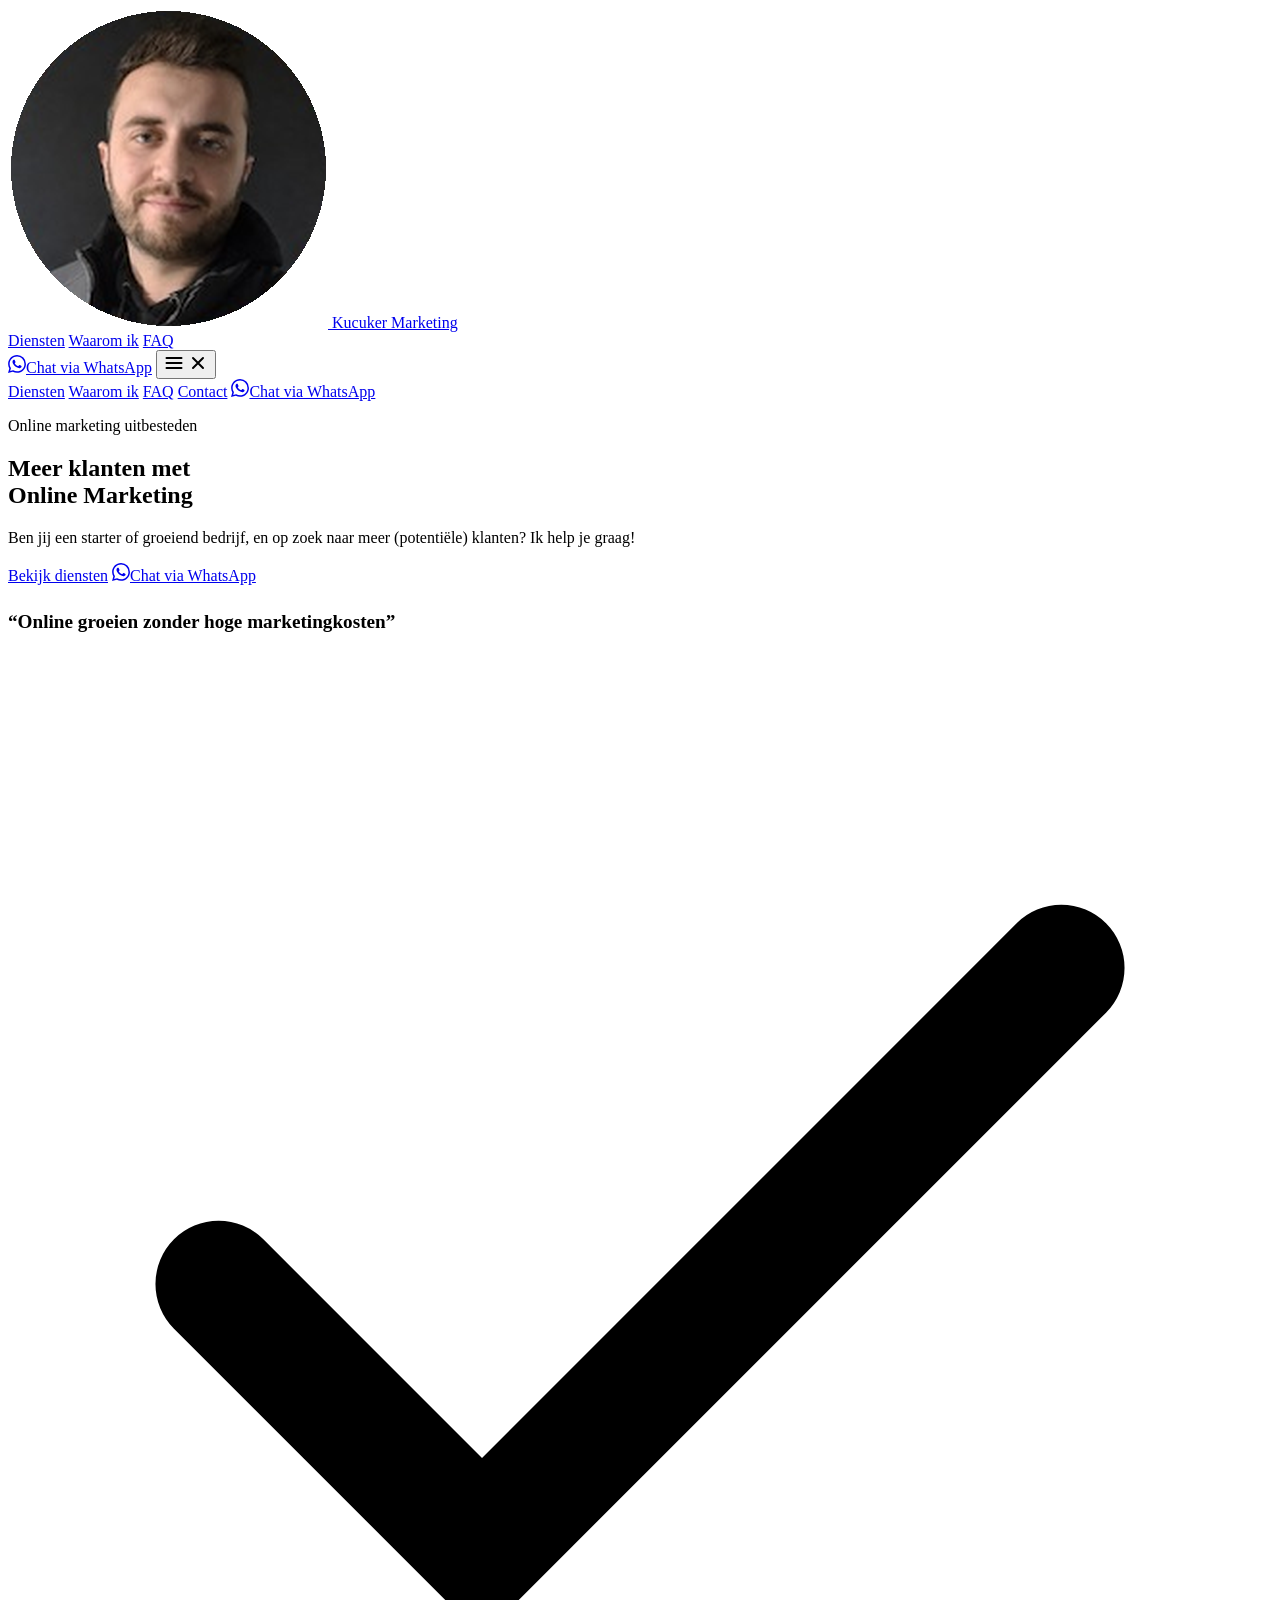
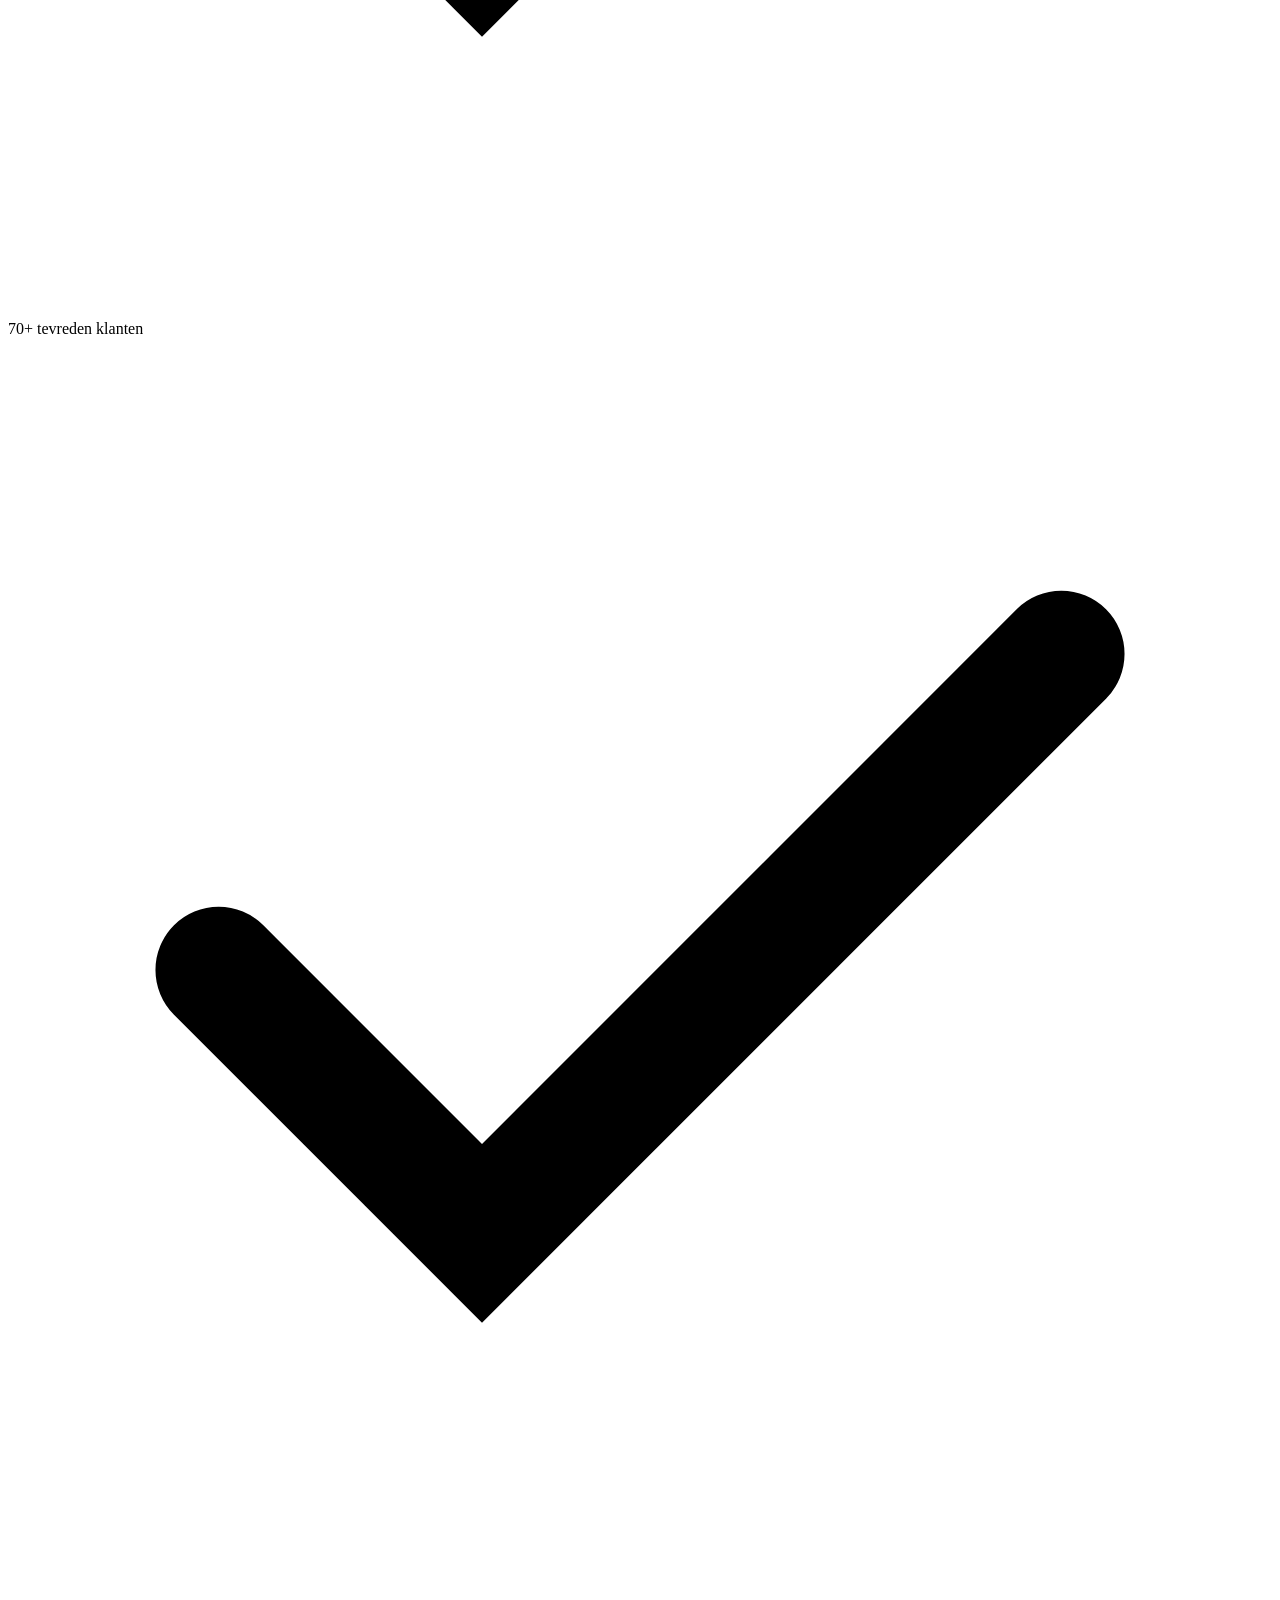
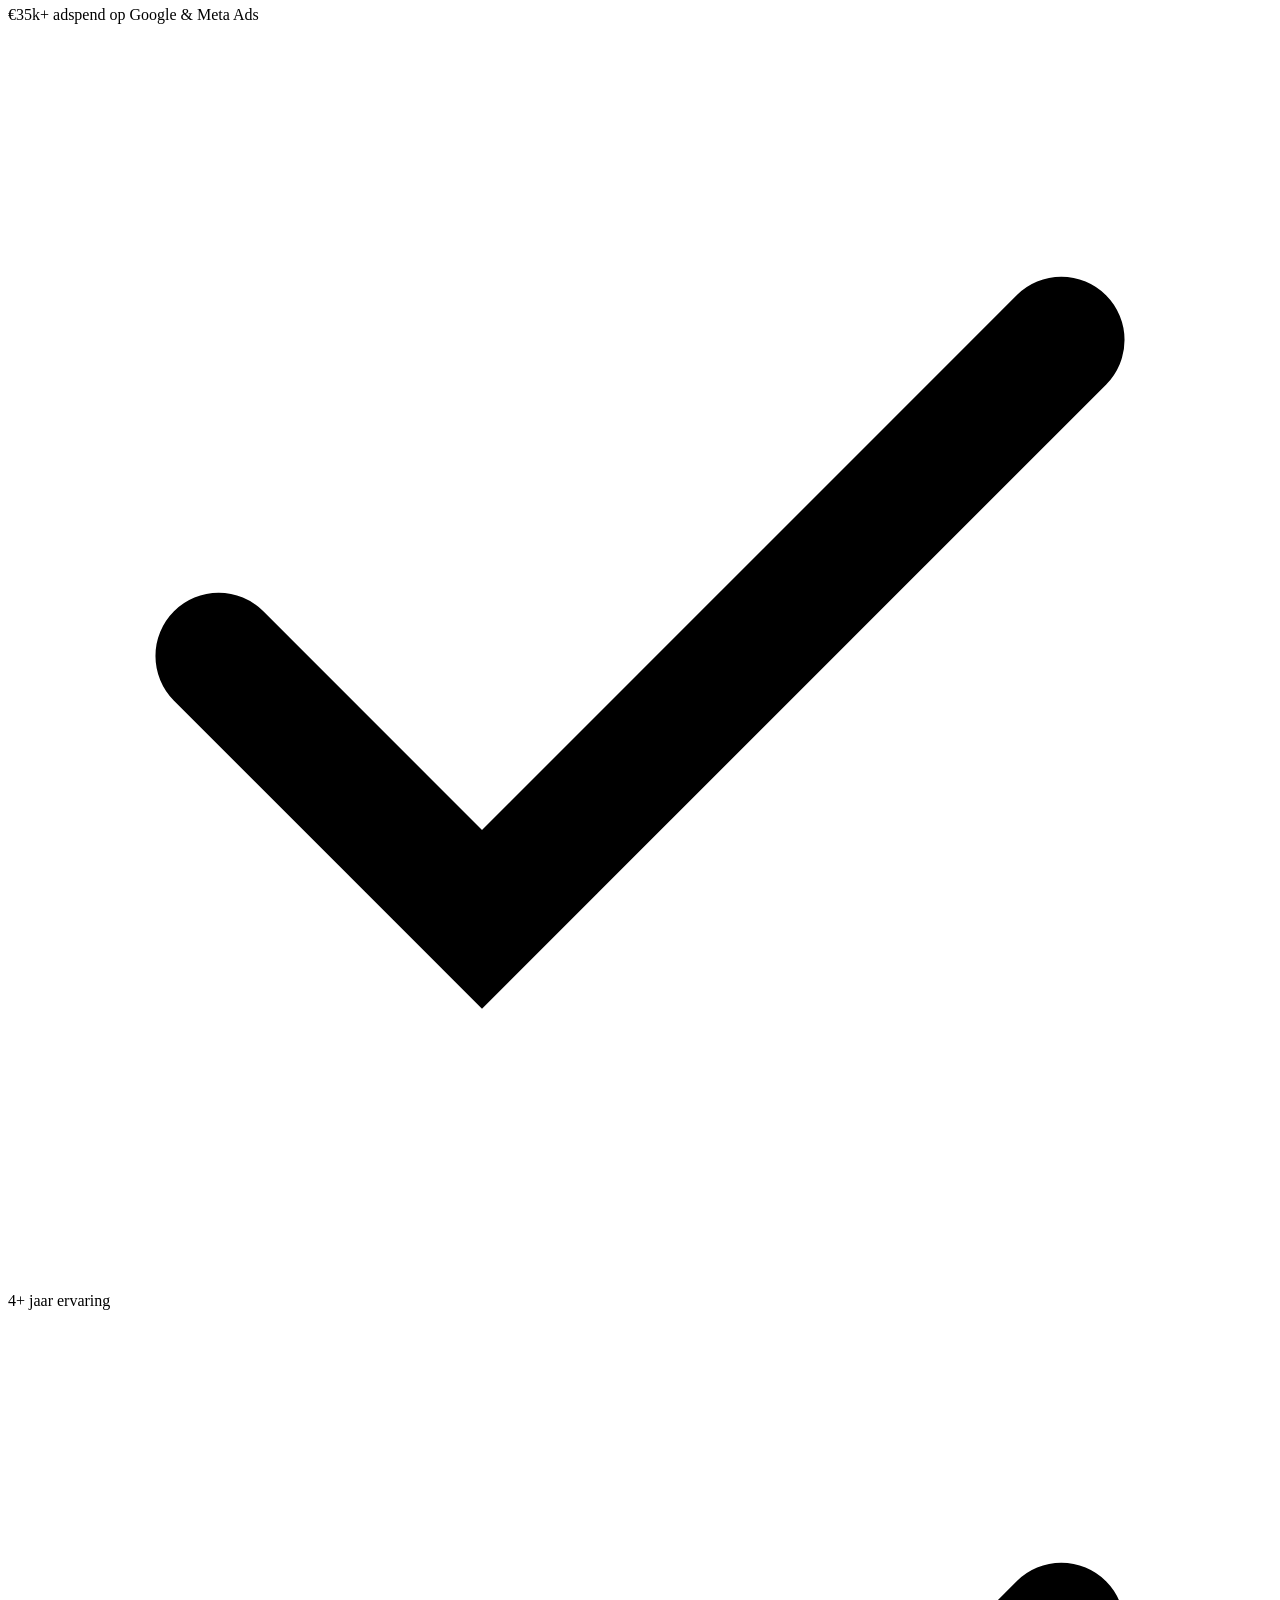
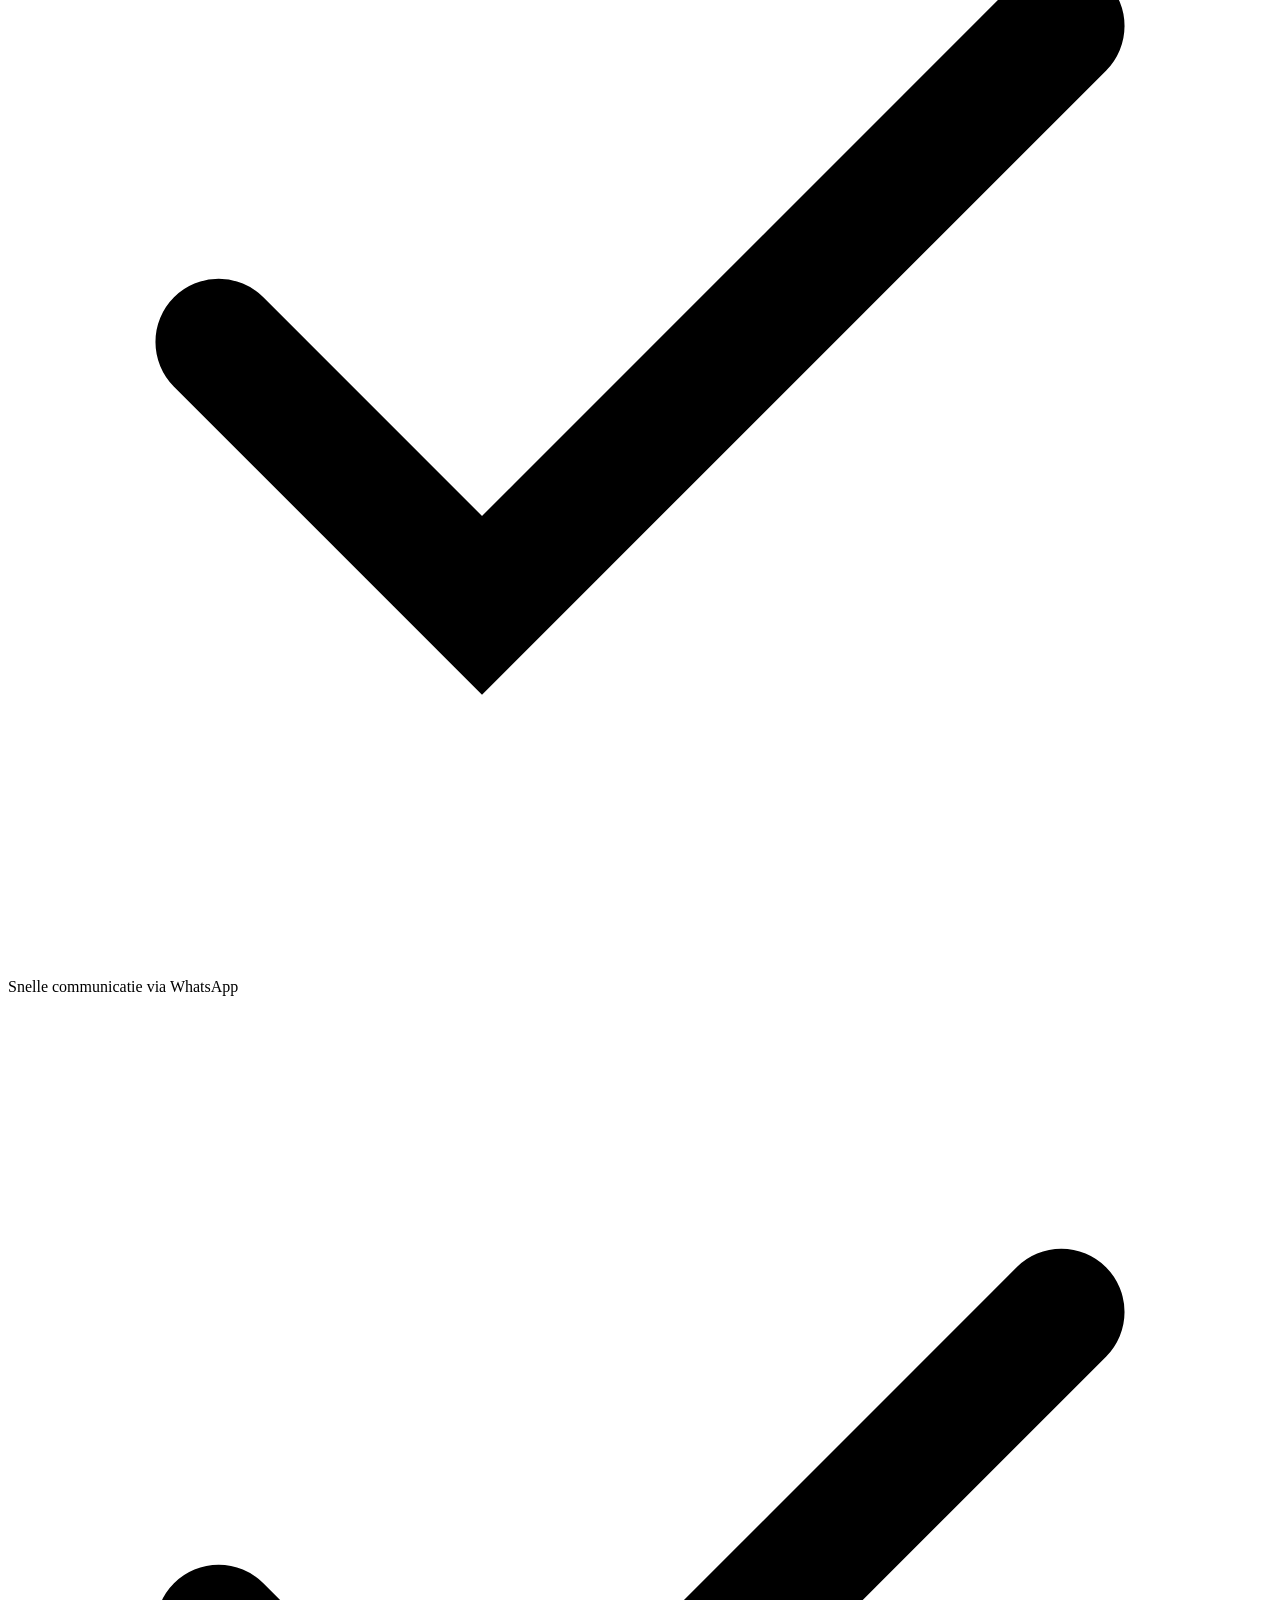
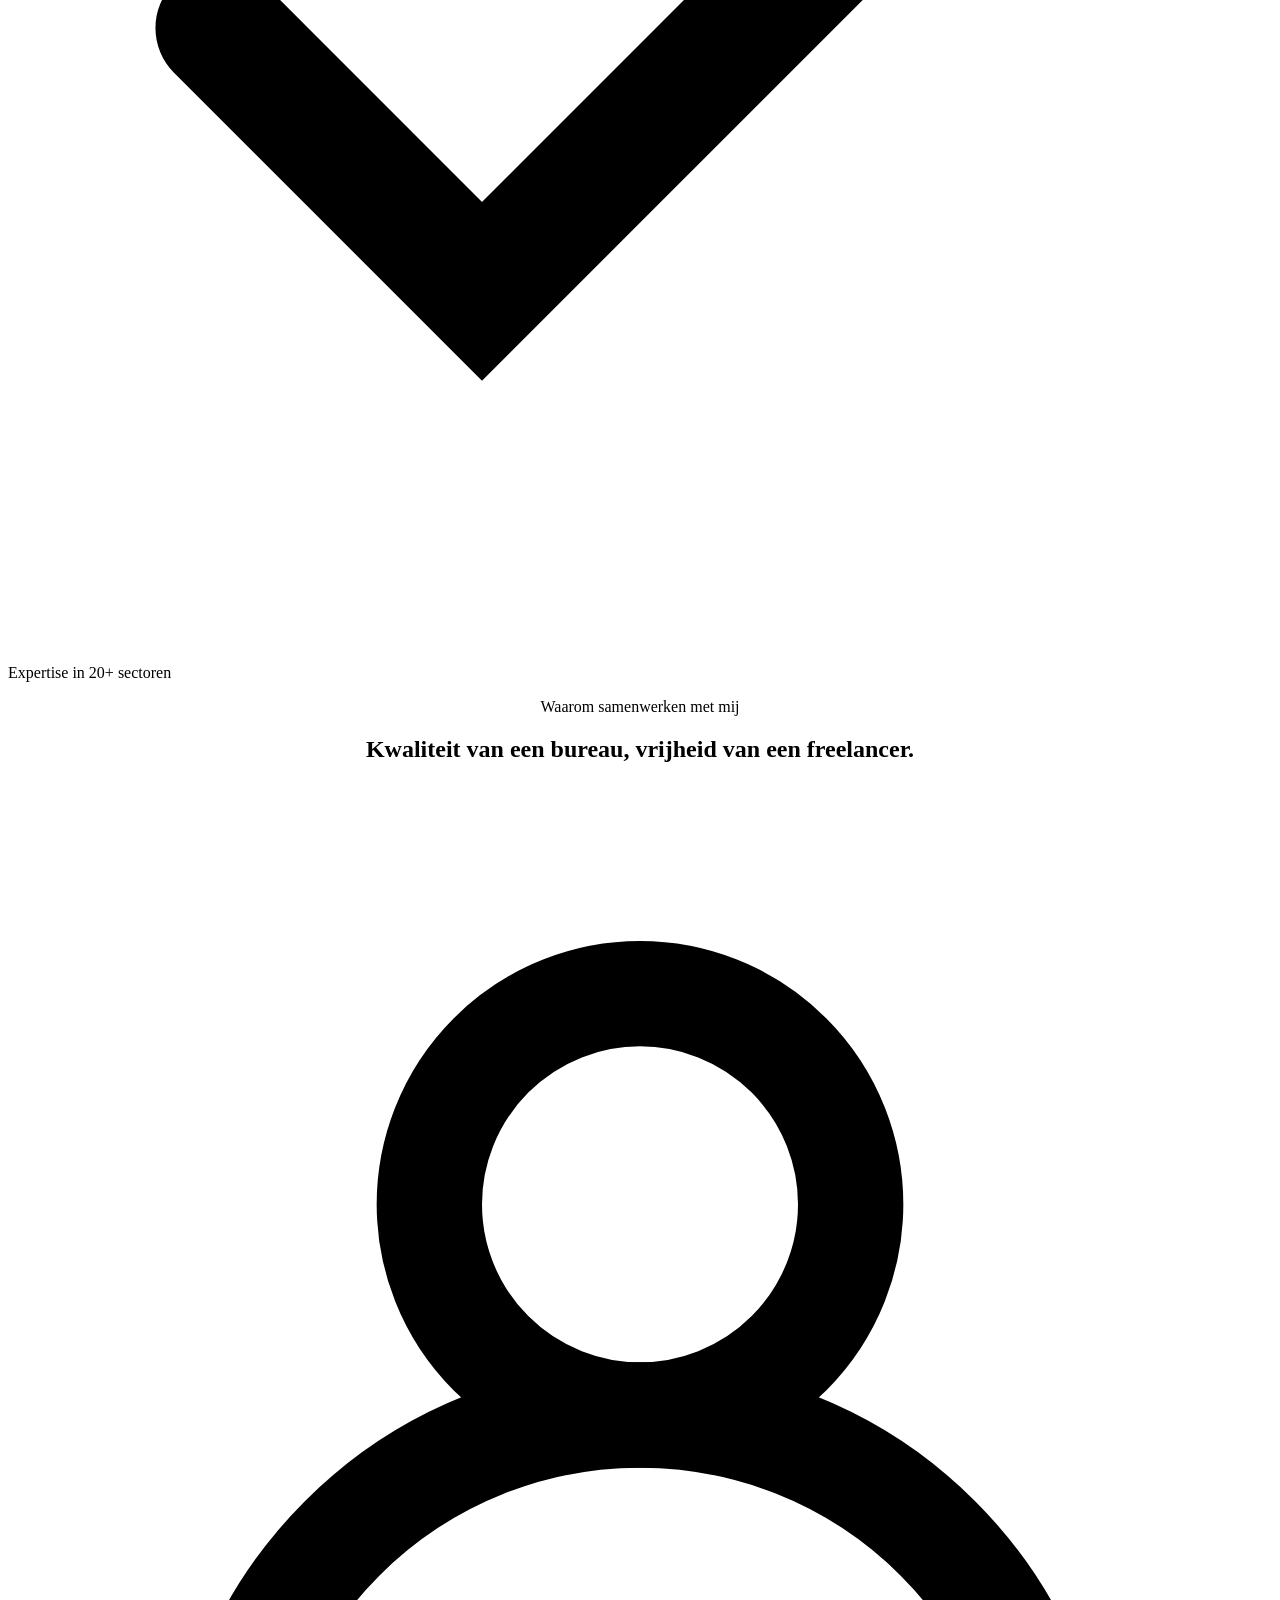
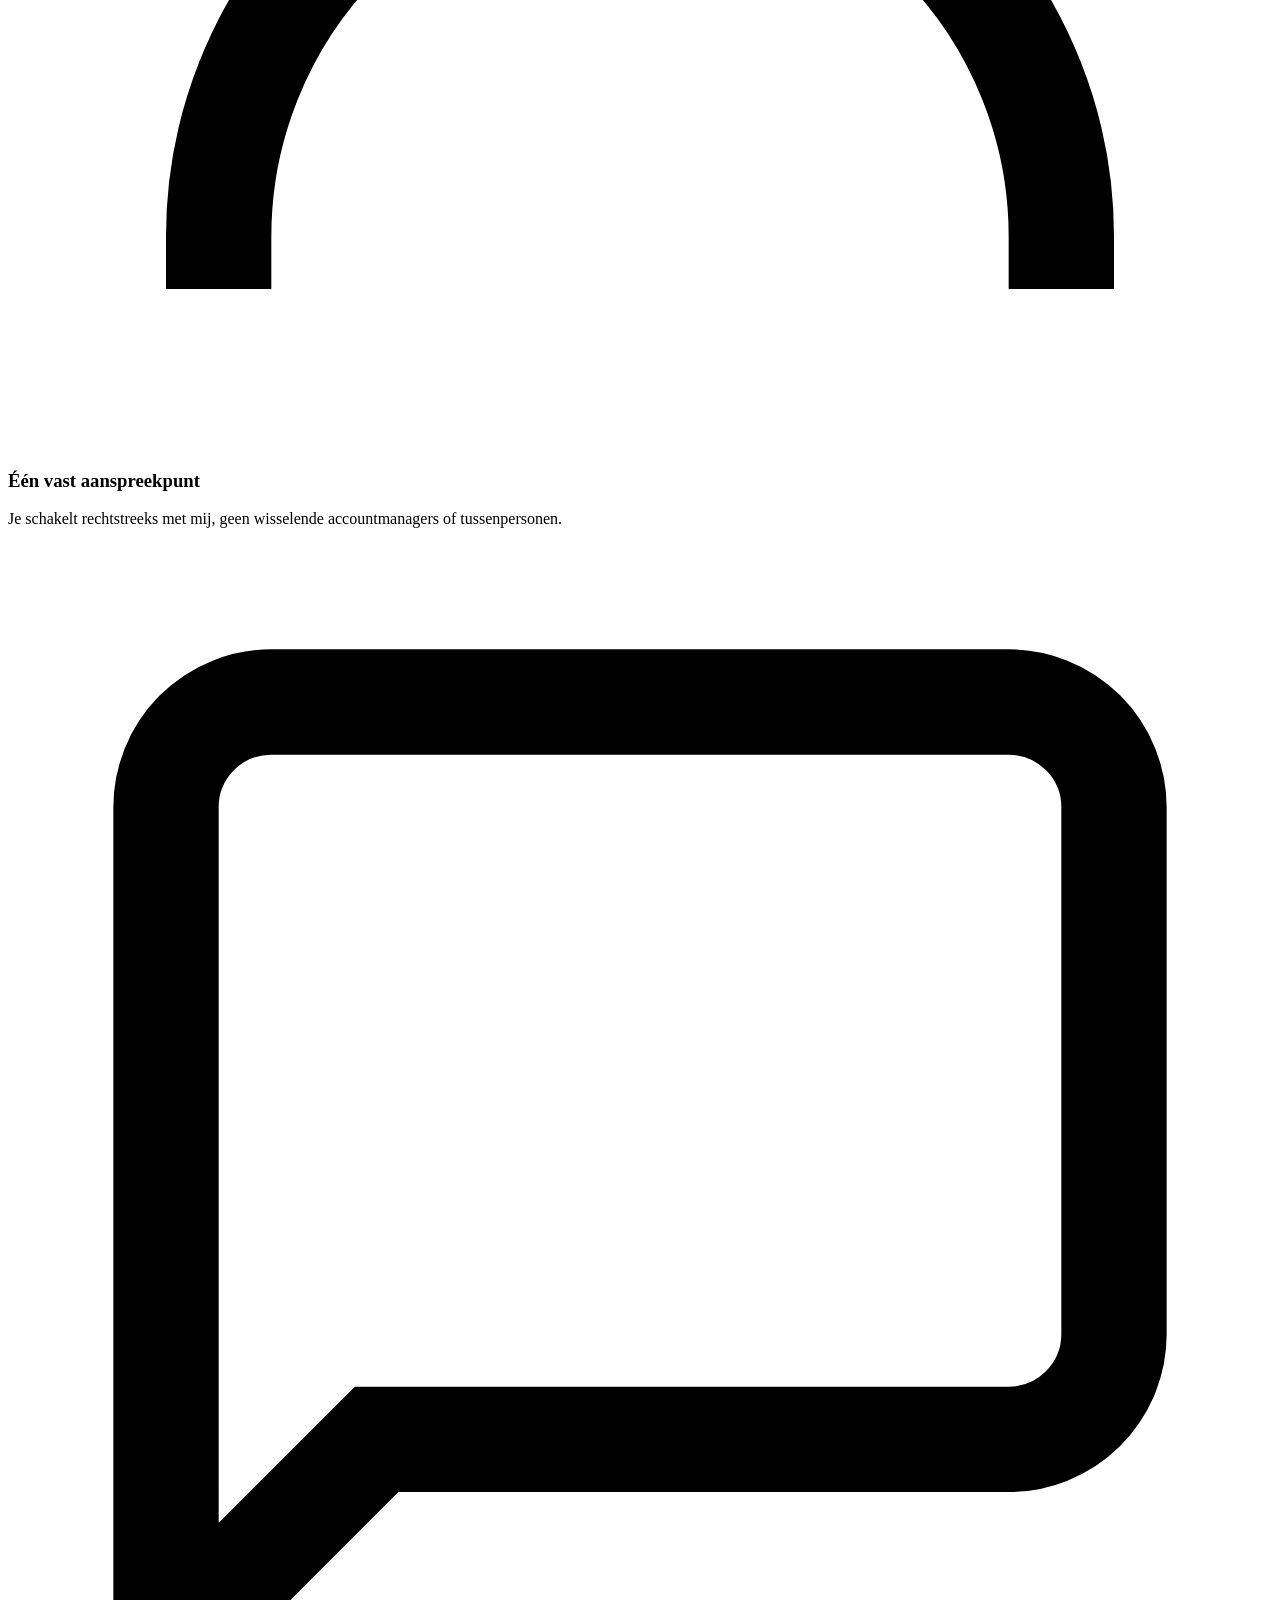
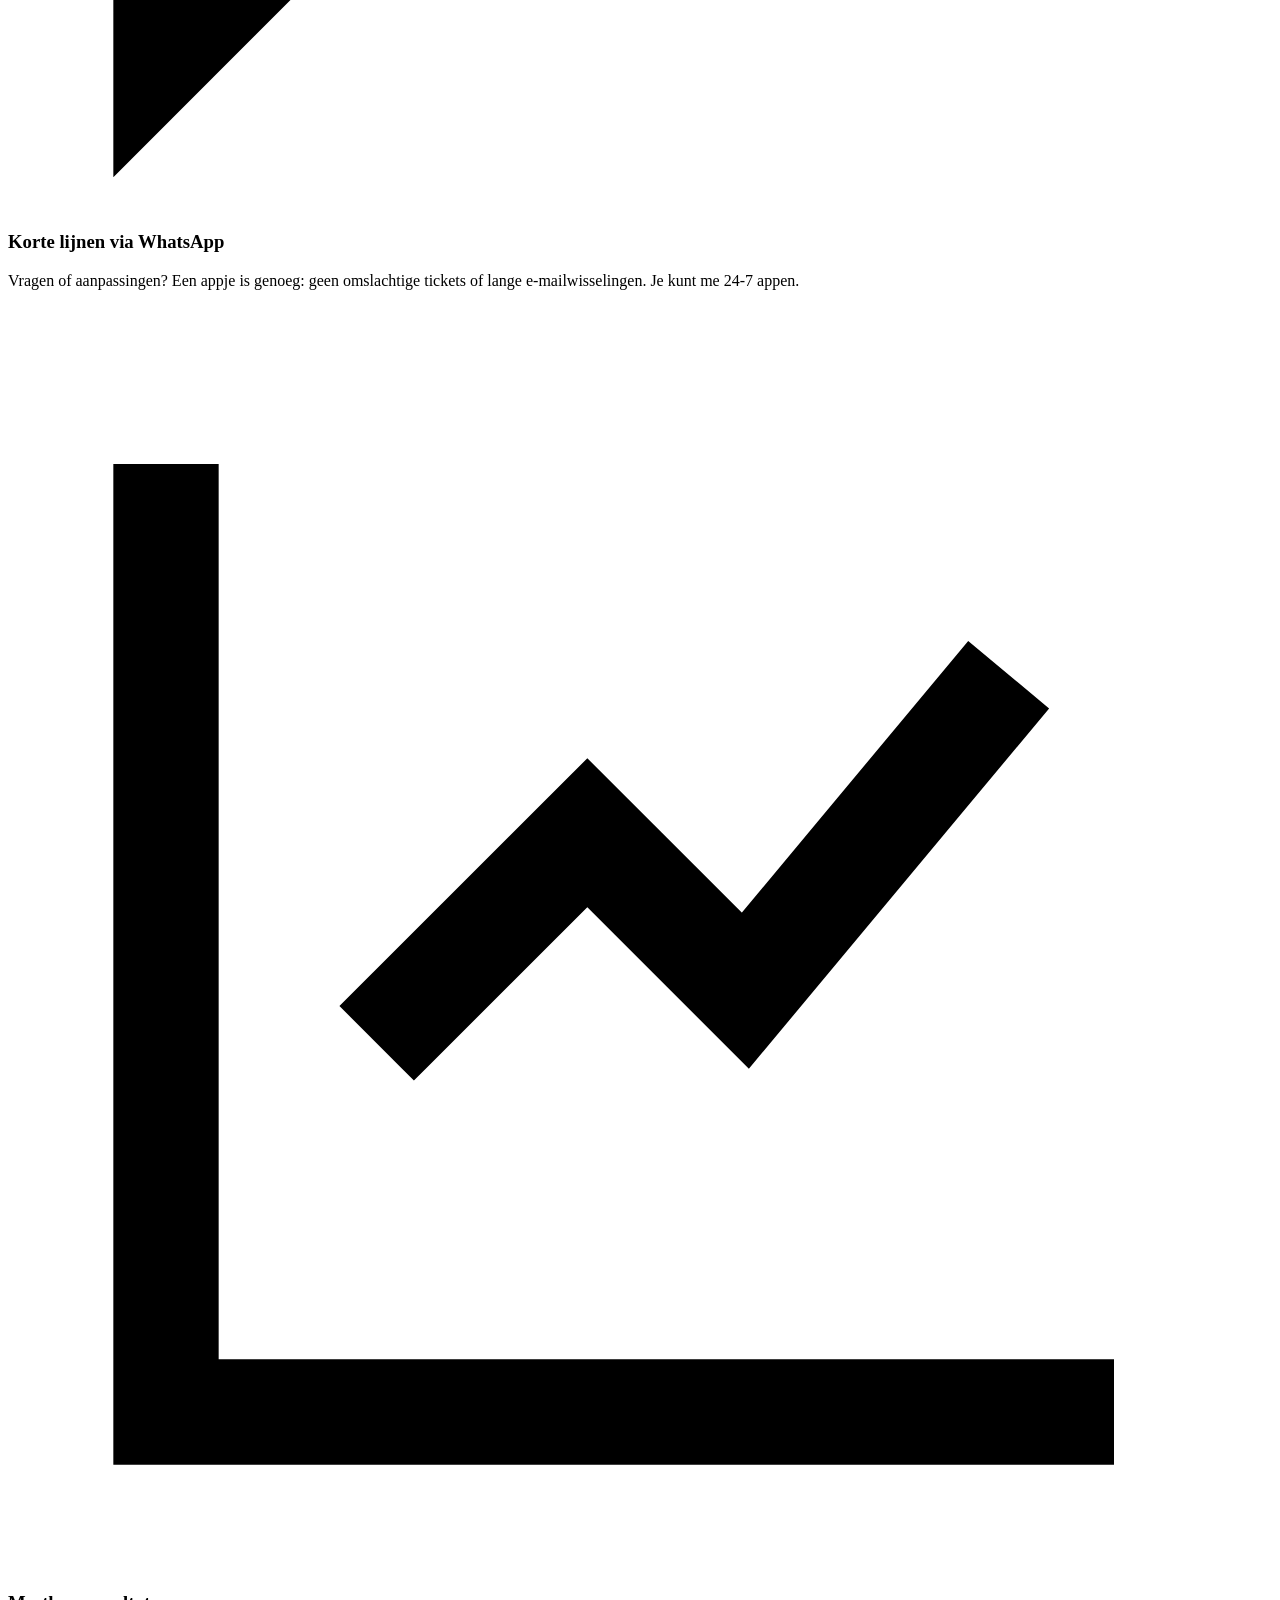
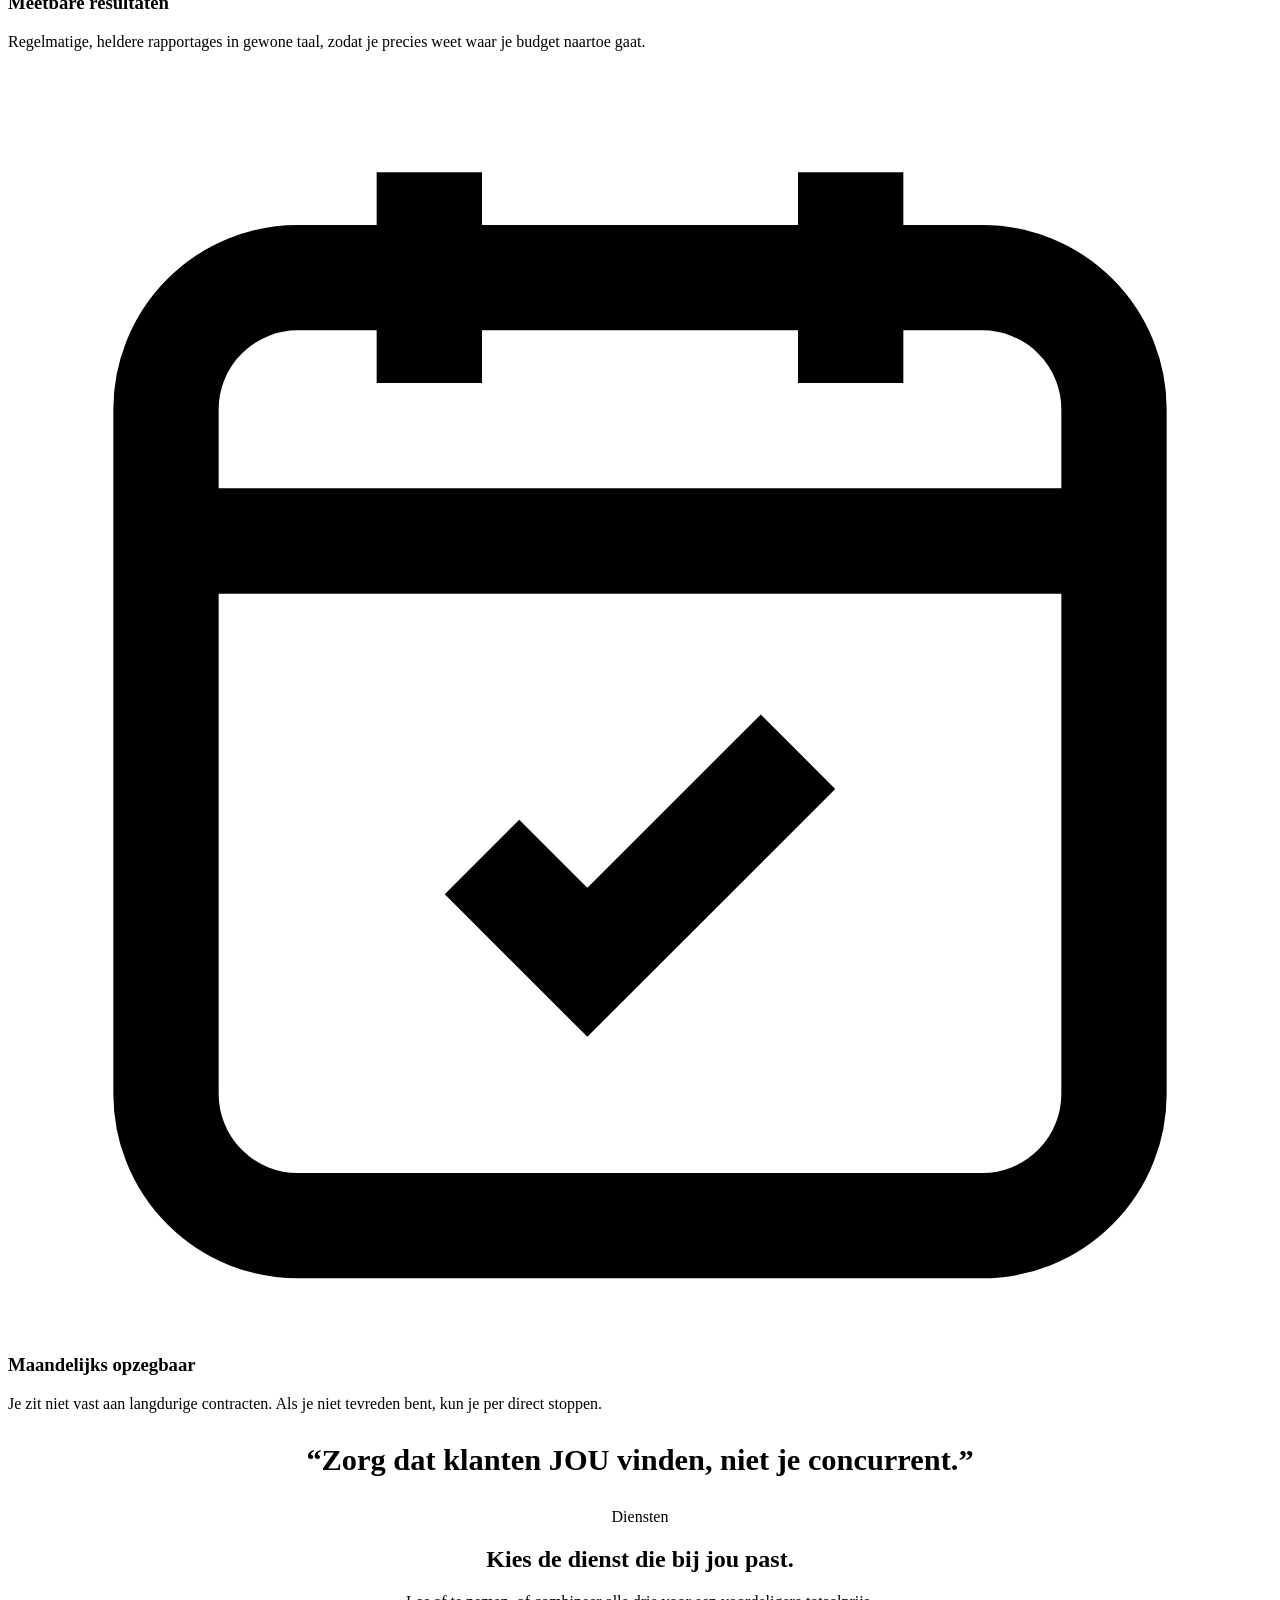
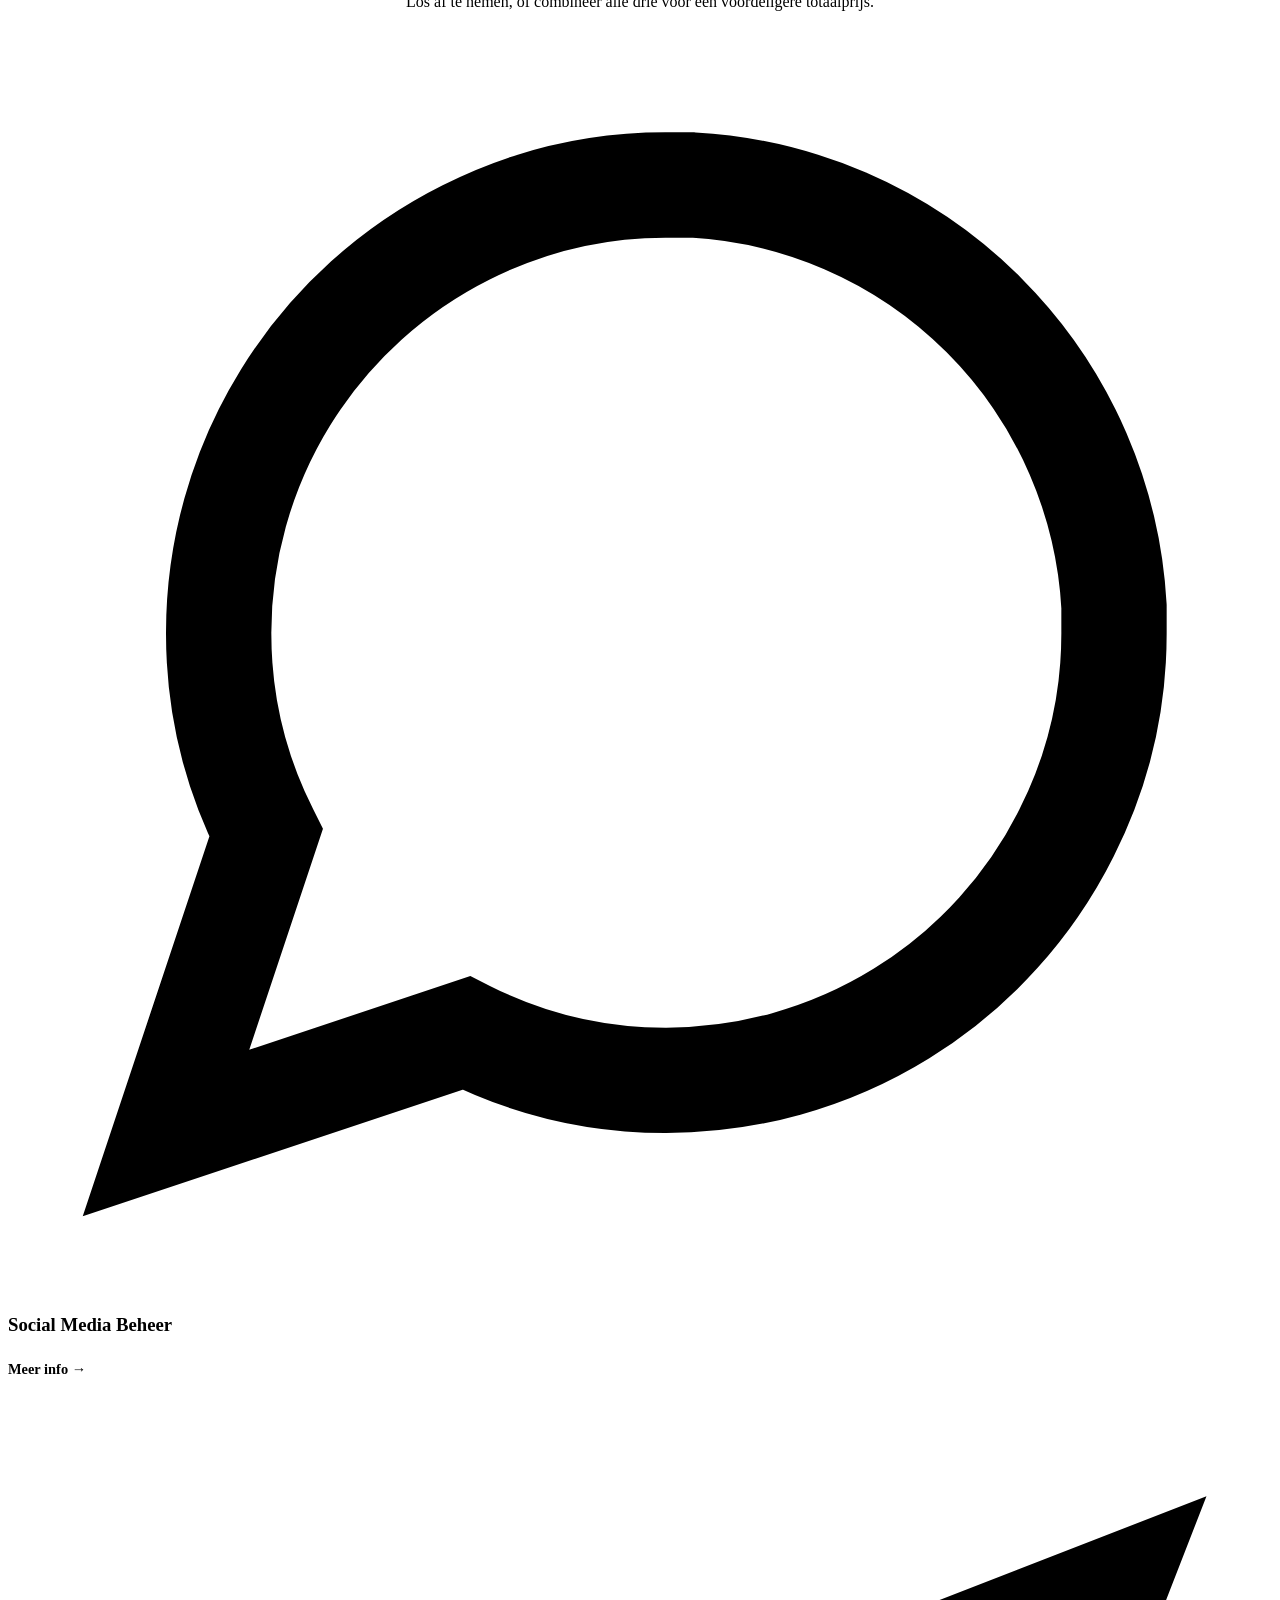
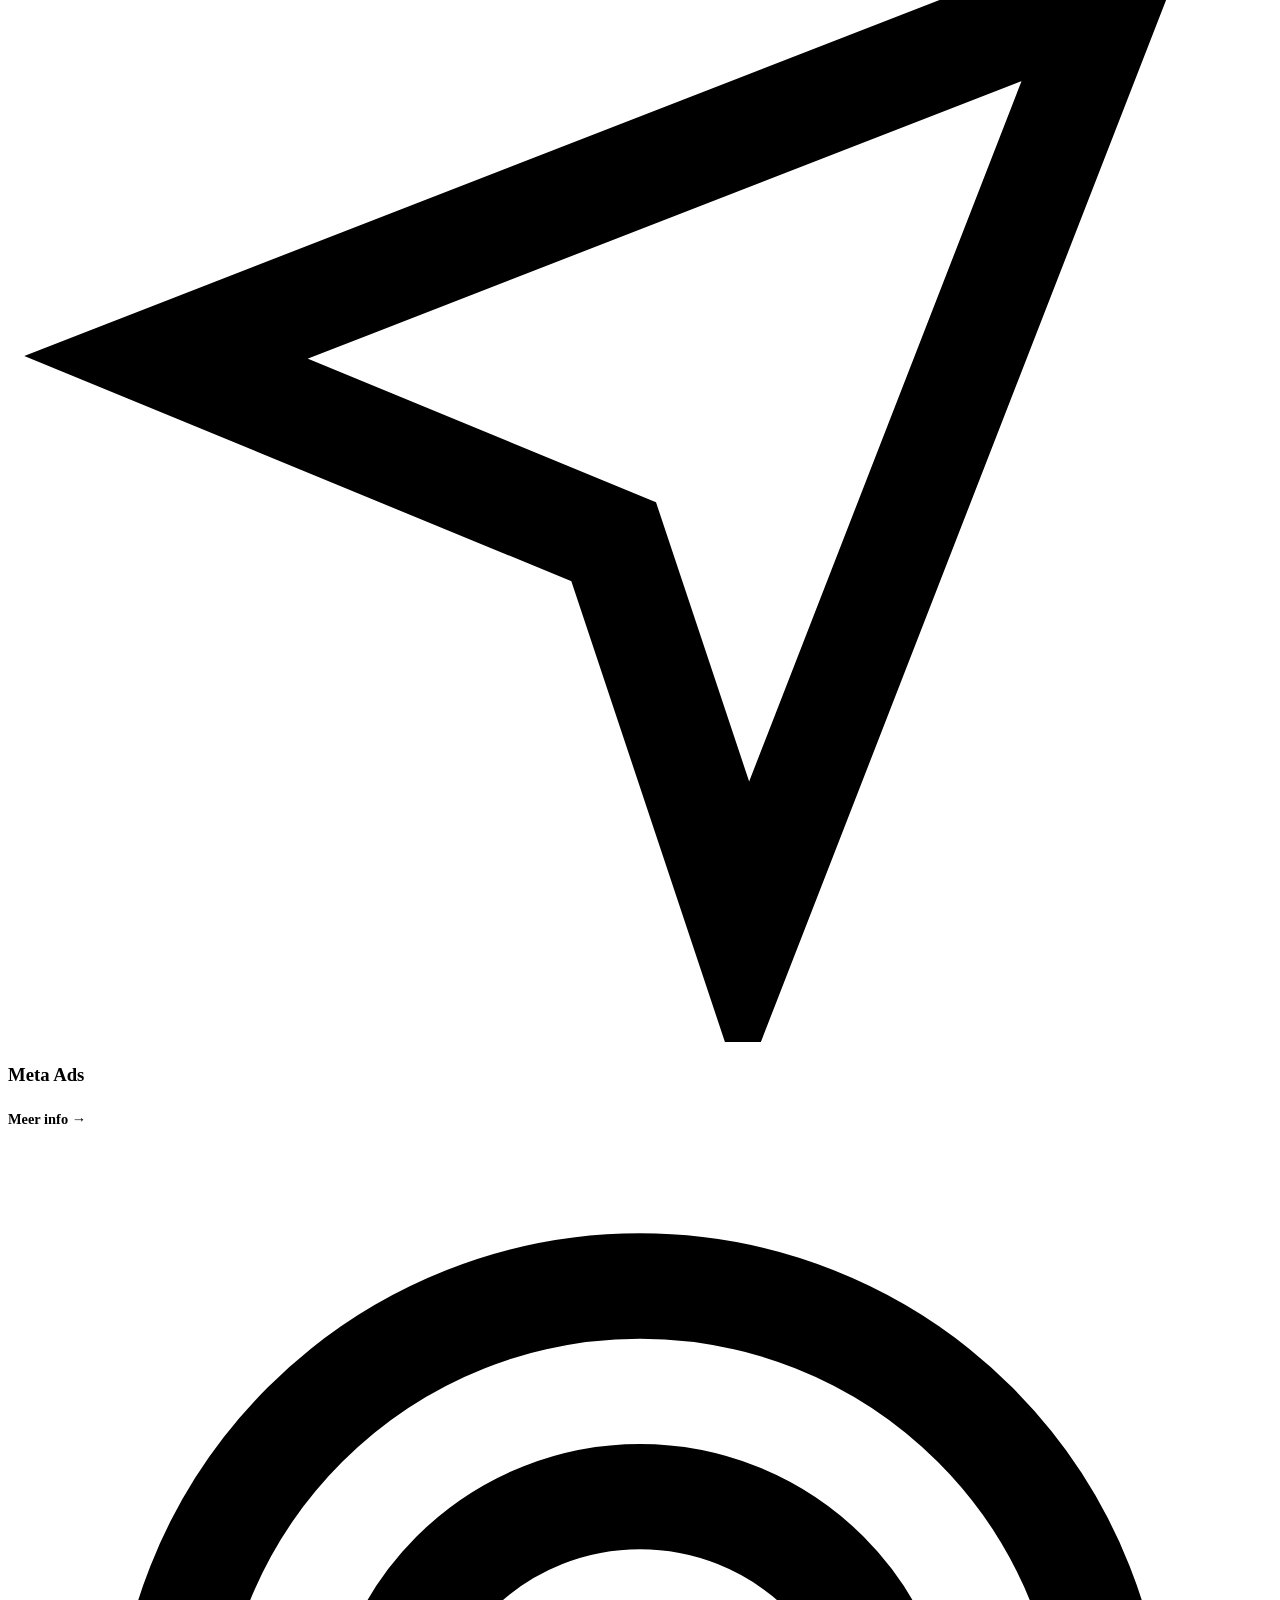
==== commit 053ccf4b: "laatste updates Removed the contact section from the HTML file, which included a contact form and co" ====
--- a/index.html
+++ b/index.html
@@ -7,7 +7,7 @@
 <link rel="preconnect" href="https://fonts.googleapis.com">
 <link rel="preconnect" href="https://fonts.gstatic.com" crossorigin>
 <link rel="stylesheet" href="https://fonts.googleapis.com/css2?family=Fraunces:opsz,wght@9..144,500;9..144,600;9..144,700;9..144,800;9..144,900&family=Manrope:wght@400;500;600;700;800&family=IBM+Plex+Mono:wght@500;600;700&display=swap">
-<link rel="stylesheet" href="kucuker-marketing.css">
+<link rel="stylesheet" href="index.css">
 <script type="application/ld+json">
 {
   "@context": "https://schema.org",
@@ -38,7 +38,6 @@
       <a href="#diensten" class="nav-link" data-nav="diensten">Diensten</a>
       <a href="#waarom" class="nav-link" data-nav="waarom">Waarom ik</a>
       <a href="#faq" class="nav-link" data-nav="faq">FAQ</a>
-      <a href="#contact" class="nav-link" data-nav="contact">Contact</a>
     </nav>
 
     <div class="header-actions">
@@ -333,67 +332,6 @@
           <summary>Kan ik ook maar &eacute;&eacute;n dienst afnemen?<span class="plus"></span></summary>
           <div class="faq-body">Zeker. Je kiest zelf of je &eacute;&eacute;n dienst afneemt, of de combinatie van alle drie voor een voordeligere totaalprijs.</div>
         </details>
-      </div>
-    </div>
-  </section>
-
-  <!-- ===================== CONTACT ===================== -->
-  <section class="section" id="contact">
-    <div class="wrap">
-      <div class="section-head" style="margin-bottom:28px;">
-        <p class="eyebrow">Contact</p>
-        <h2>Neem contact op.</h2>
-        <p>Stuur een appje voor een snel antwoord, of vul het formulier in als je liever alles in &eacute;&eacute;n keer toelicht.</p>
-      </div>
-      <div class="contact-grid">
-
-        <div class="form-card">
-          <h2 class="form-title">Stuur een bericht</h2>
-          <p class="form-note" style="margin-bottom:22px;">Velden met * zijn verplicht.</p>
-
-          <form id="contactForm" novalidate>
-            <div class="field">
-              <label for="cf-name">Naam*</label>
-              <input id="cf-name" name="name" type="text" required autocomplete="name" placeholder="Jouw naam">
-            </div>
-            <div class="field">
-              <label for="cf-email">E-mailadres*</label>
-              <input id="cf-email" name="email" type="email" required autocomplete="email" placeholder="jij@voorbeeld.nl">
-            </div>
-            <div class="field">
-              <label for="cf-phone">Telefoonnummer</label>
-              <input id="cf-phone" name="phone" type="tel" autocomplete="tel" placeholder="+31 6 12345678">
-            </div>
-            <div class="field">
-              <label for="cf-message">Bericht*</label>
-              <textarea id="cf-message" name="message" required placeholder="Vertel kort over je bedrijf en waar je hulp bij zoekt..."></textarea>
-            </div>
-            <button type="submit" class="btn btn-primary btn-block" id="submitBtn">Verstuur bericht</button>
-            <p class="form-note" id="formError" hidden>Er ging iets mis bij het versturen. Probeer het nogmaals of stuur je bericht via <a href="https://wa.me/31685795128">WhatsApp</a>.</p>
-          </form>
-
-          <div class="success-box" id="successBox" role="status">
-            <svg viewBox="0 0 24 24" fill="none" stroke="currentColor" stroke-width="2"><path d="M22 16.9v3a2 2 0 01-2.2 2 19.8 19.8 0 01-8.6-3 19.5 19.5 0 01-6-6 19.8 19.8 0 01-3-8.7A2 2 0 014.1 2h3a2 2 0 012 1.7c.1.9.3 1.8.6 2.7a2 2 0 01-.4 2.1L8 9.9a16 16 0 006 6l1.4-1.4a2 2 0 012.1-.4c.9.3 1.8.5 2.7.6a2 2 0 011.8 2z"/></svg>
-            <h3>Bericht verstuurd&#33;</h3>
-            <p>Bedankt voor je bericht &mdash; het is direct binnengekomen. Je hoort meestal snel iets terug, via e-mail of WhatsApp.</p>
-            <button class="btn btn-outline btn-sm" id="resetForm">Nog een bericht sturen</button>
-          </div>
-        </div>
-
-        <div>
-          <div class="contact-card">
-            <div class="contact-row">
-              <div><h4>Telefoon</h4><p><a href="tel:+31685795128">06 85 79 51 28</a></p></div>
-            </div>
-            <div class="contact-row">
-              <div class="icon-wrap"><svg viewBox="0 0 24 24" fill="none" stroke="currentColor" stroke-width="2"><rect x="3" y="5" width="18" height="14" rx="2.5"/><path d="M4 6.5l8 6 8-6"/></svg></div>
-              <div><h4>E-mail</h4><p><a href="mailto:ummetkucuker@hotmail.com">ummetkucuker@hotmail.com</a></p></div>
-            </div>
-          </div>
-
-          <p class="form-note">Reageert doorgaans snel op WhatsApp-berichten.</p>
-        </div>
-
       </div>
     </div>
   </section>
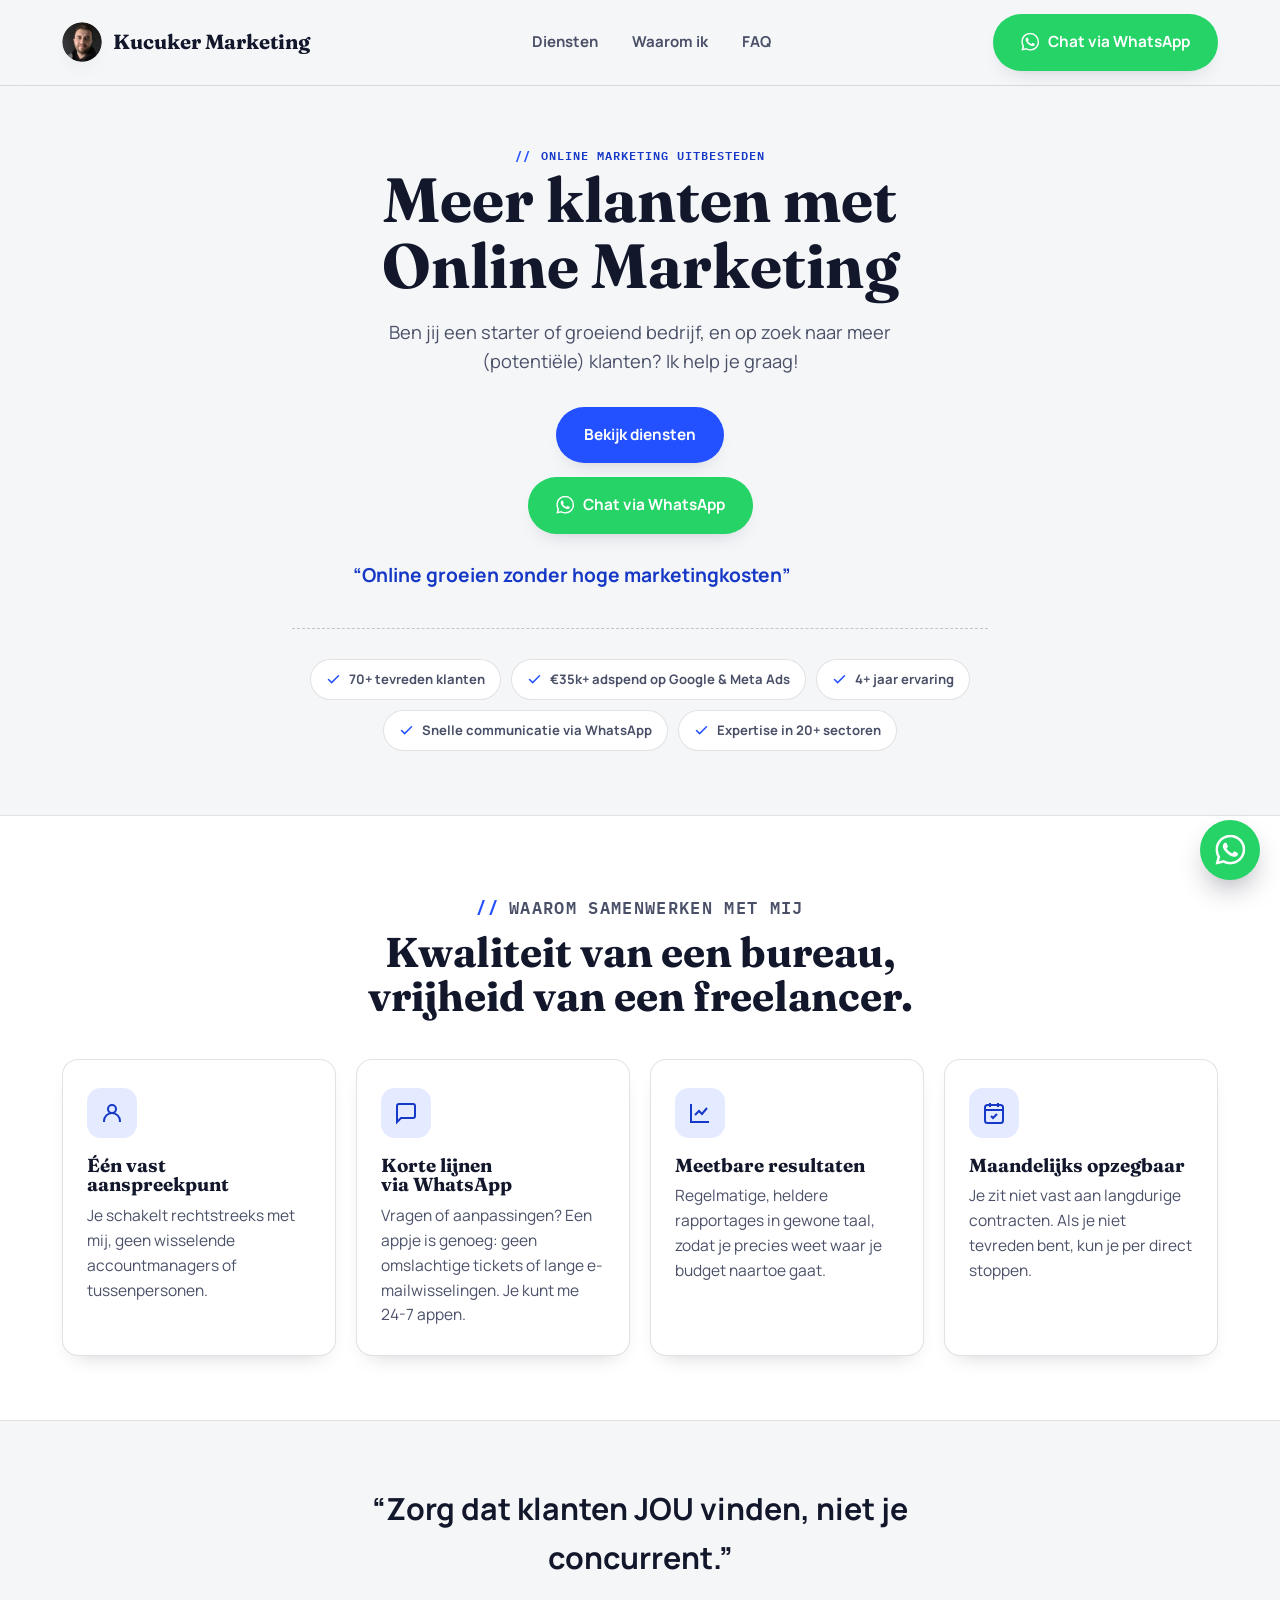
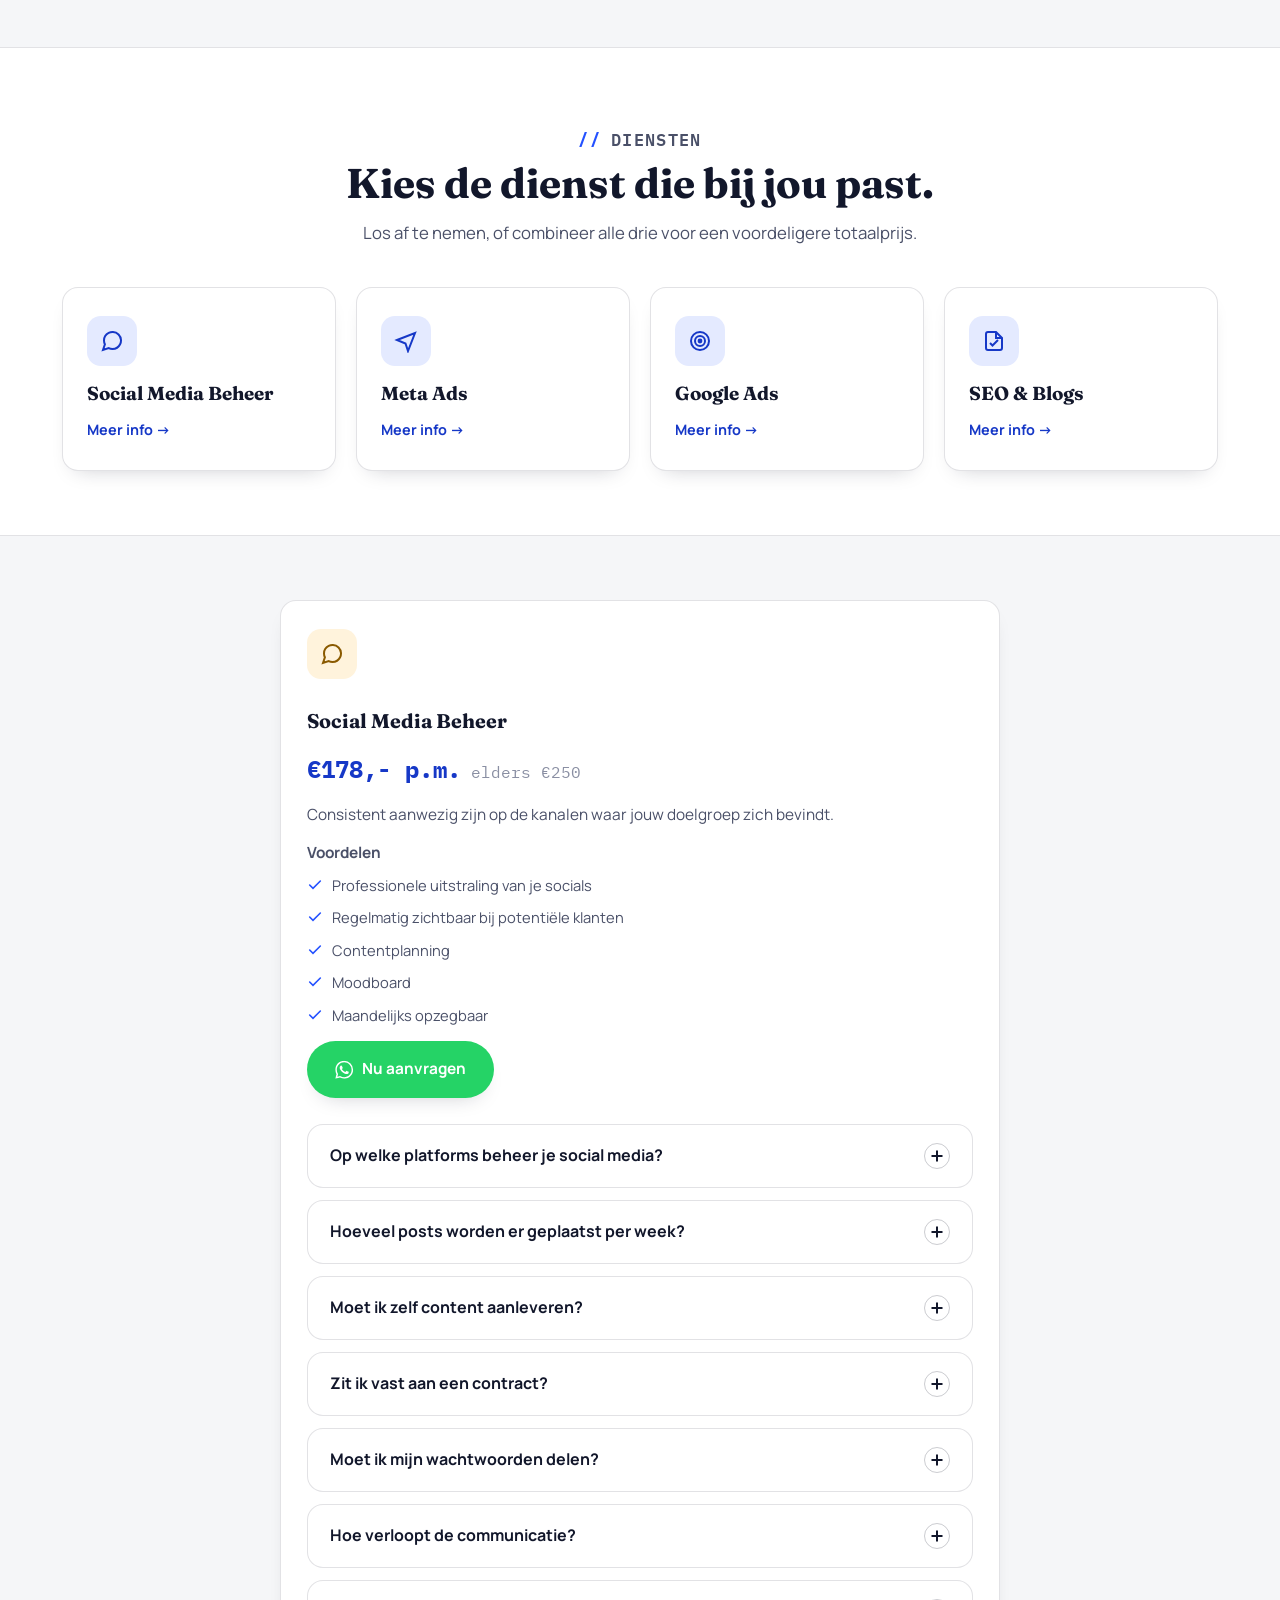
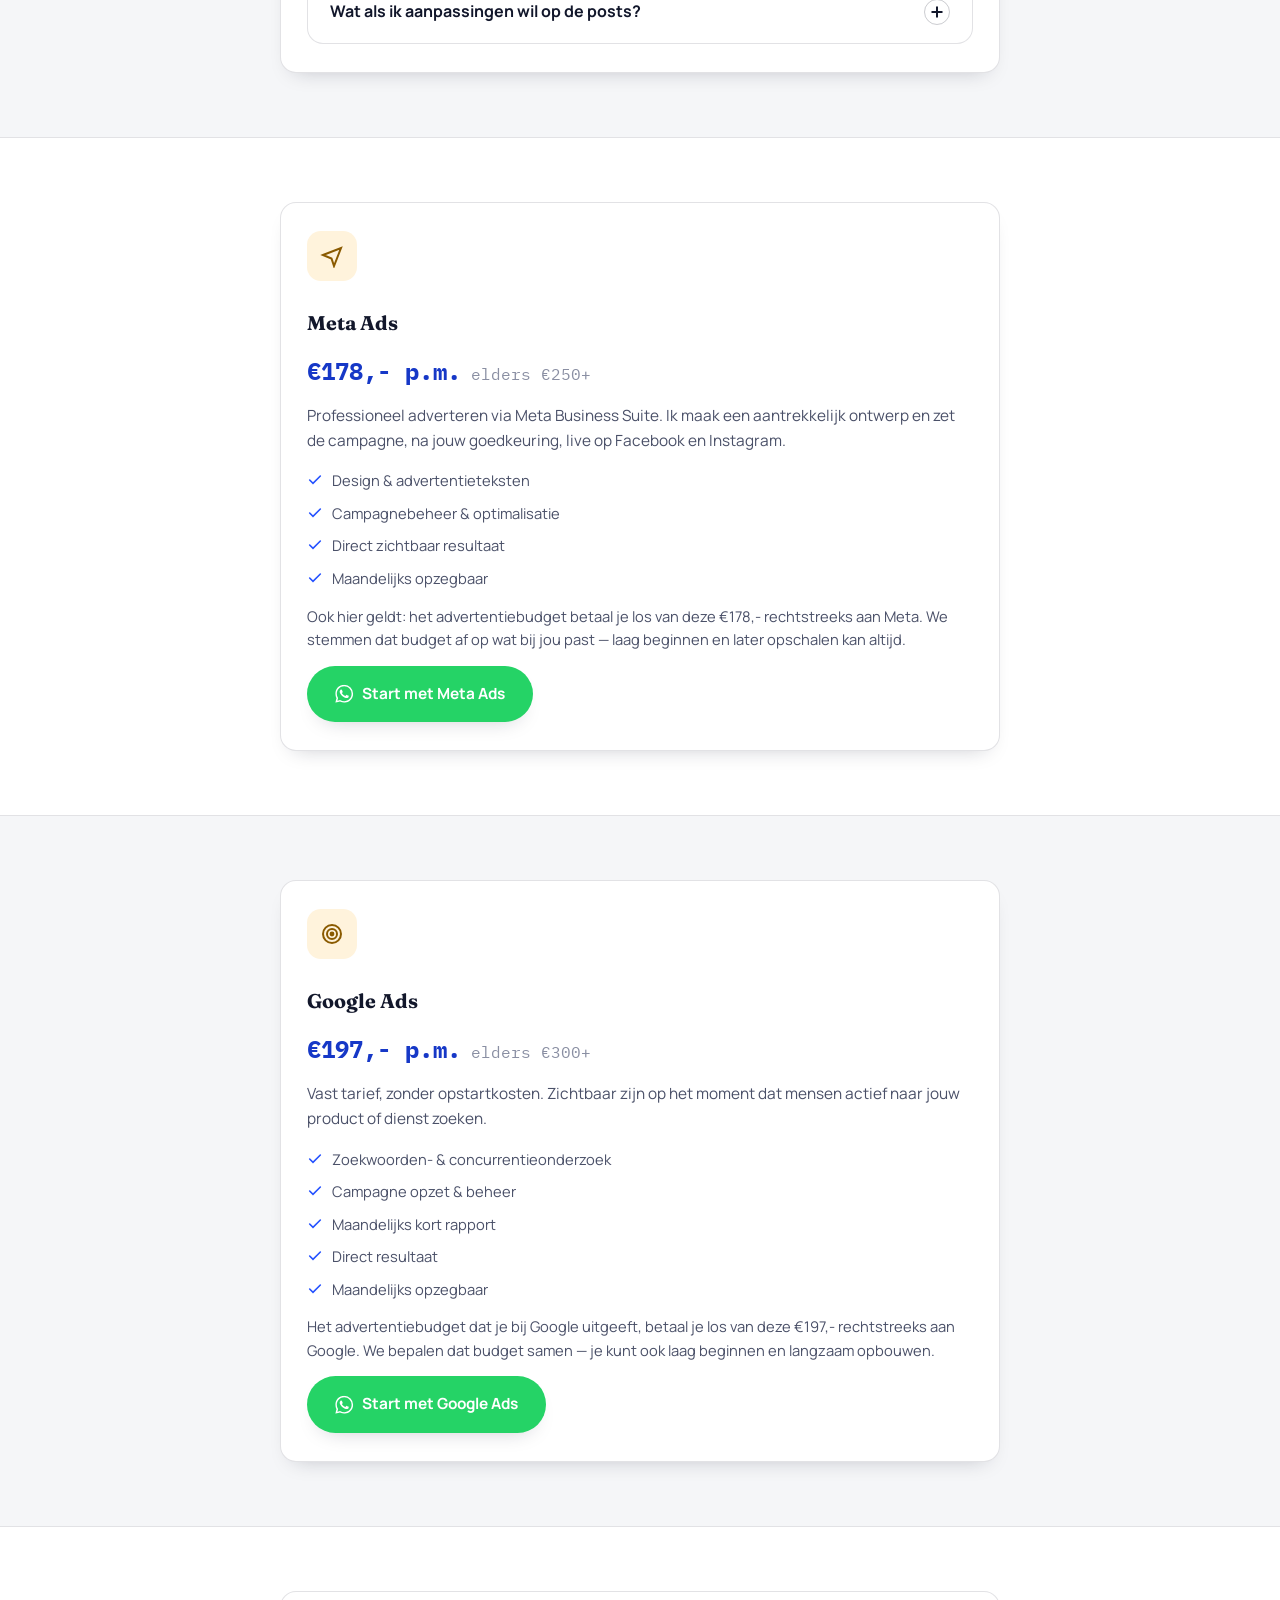
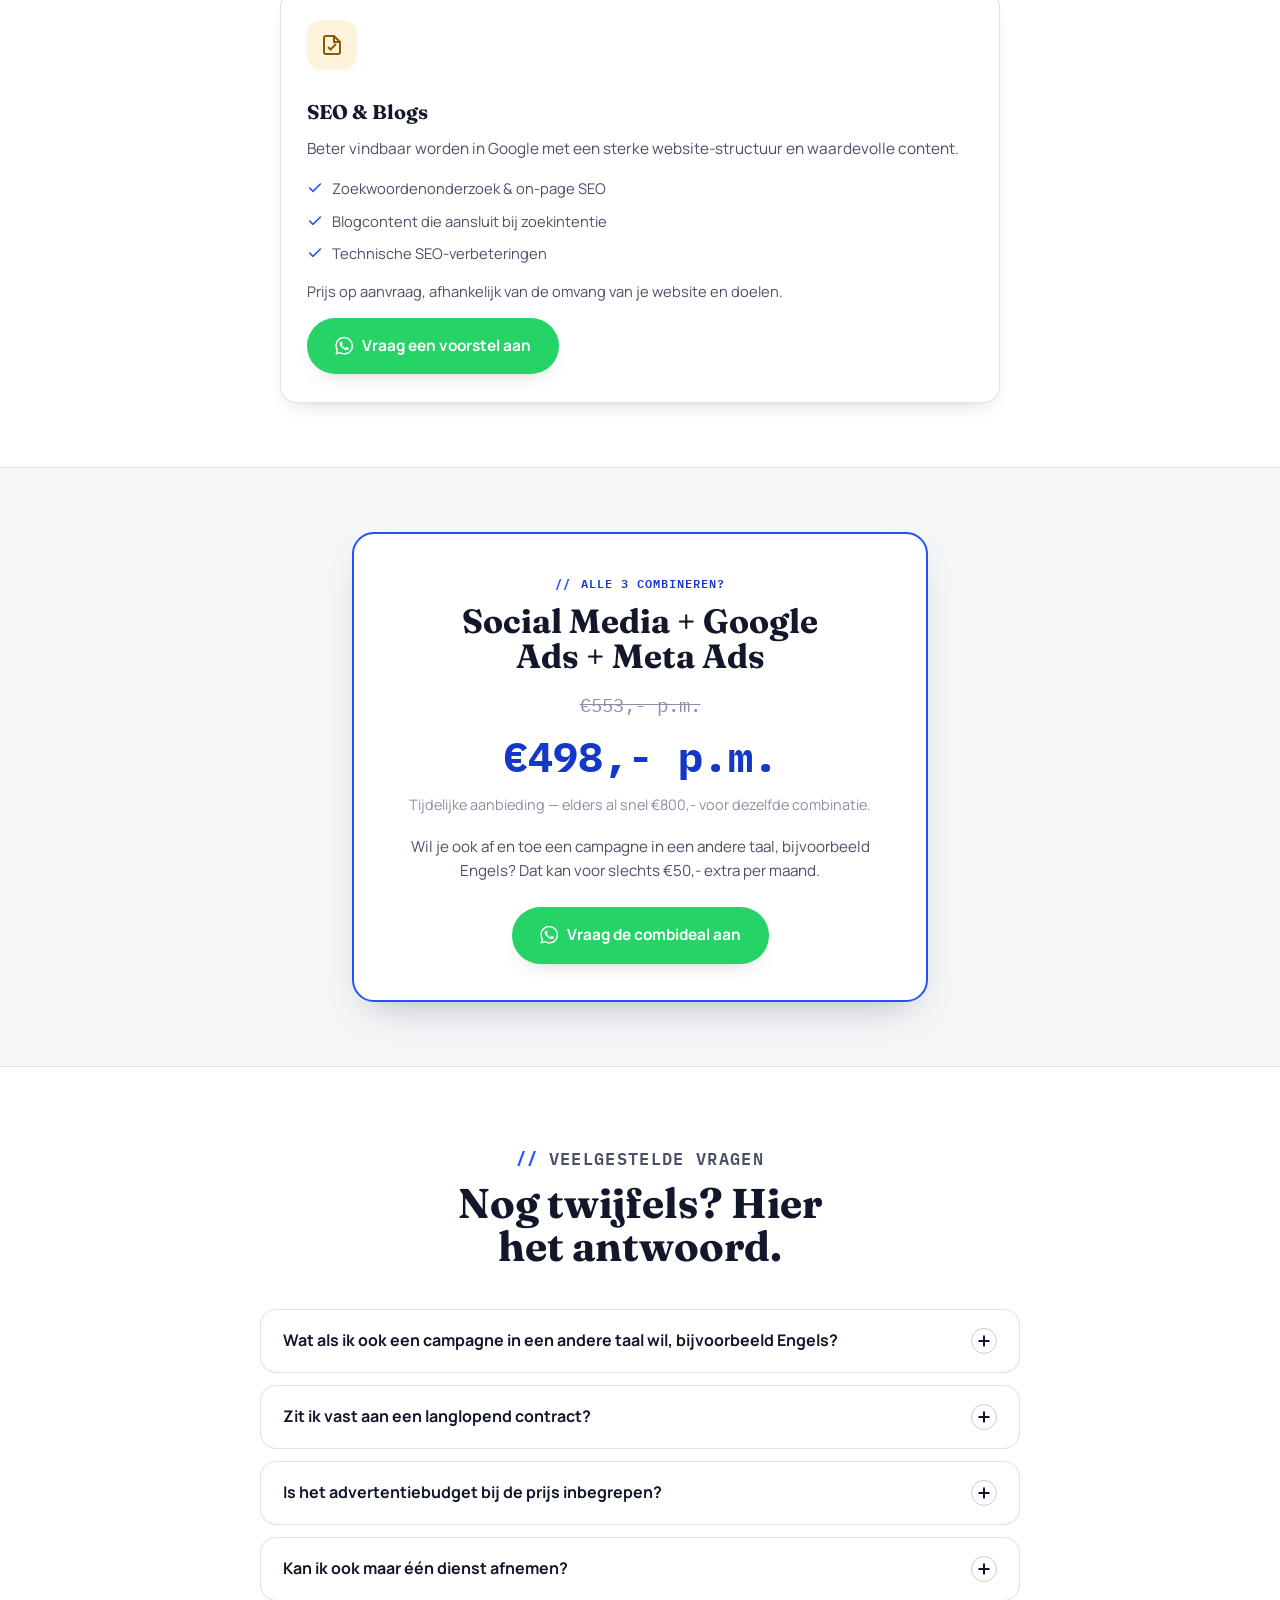
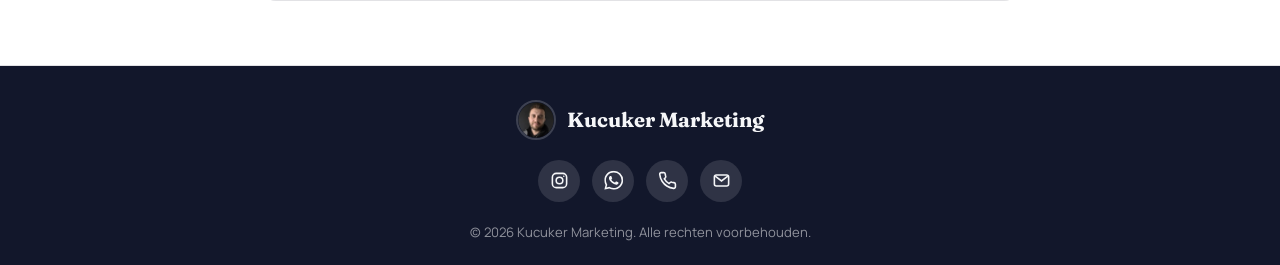
==== commit 383d0c1d: "Remove CTA section from index.html Removed the CTA section from the index.html file." ====
--- a/index.html
+++ b/index.html
@@ -292,22 +292,6 @@
     </div>
   </section>
 
-  
-<!-- ===================== CTA ===================== -->
-  <section class="section">
-    <div class="wrap">
-      <div class="cta-banner">
-        <p class="eyebrow">Niet zeker welke dienst bij je bedrijf past?</p>
-        <h2>Vrijblijvend adviesgesprek.</h2>
-        <p>Zorg dat klanten JOU vinden, niet je concurrent. Stuur een appje en binnen no-time weten we of we een goede match zijn.</p>
-        <div class="hero-actions">
-          <a href="https://wa.me/31685795128" class="btn btn-wa"><svg class="wa-icon" viewBox="0 0 24 24" fill="currentColor" width="18" height="18"><path d="M17.472 14.382c-.297-.149-1.758-.867-2.03-.967-.273-.099-.471-.148-.67.15-.197.297-.767.966-.94 1.164-.173.199-.347.223-.644.075-.297-.15-1.255-.463-2.39-1.475-.883-.788-1.48-1.761-1.653-2.059-.173-.297-.018-.458.13-.606.134-.133.298-.347.446-.52.149-.174.198-.298.298-.497.099-.198.05-.371-.025-.52-.075-.149-.669-1.612-.916-2.207-.242-.579-.487-.5-.669-.51-.173-.008-.371-.01-.57-.01-.198 0-.52.074-.792.372-.272.297-1.04 1.016-1.04 2.479 0 1.462 1.065 2.875 1.213 3.074.149.198 2.096 3.2 5.077 4.487.709.306 1.262.489 1.694.625.712.227 1.36.195 1.871.118.571-.085 1.758-.719 2.006-1.413.248-.694.248-1.289.173-1.413-.074-.124-.272-.198-.57-.347zm-5.421 7.403h-.004a9.87 9.87 0 01-5.031-1.378l-.361-.214-3.741.982.998-3.648-.235-.374a9.86 9.86 0 01-1.51-5.26c.001-5.45 4.436-9.884 9.888-9.884 2.64 0 5.122 1.03 6.988 2.898a9.825 9.825 0 012.893 6.994c-.003 5.45-4.437 9.884-9.885 9.884zm8.413-18.297A11.815 11.815 0 0012.05 0C5.495 0 .16 5.335.157 11.892c0 2.096.547 4.142 1.588 5.945L.057 24l6.305-1.654a11.882 11.882 0 005.683 1.448h.005c6.554 0 11.89-5.335 11.893-11.893a11.821 11.821 0 00-3.48-8.413z"/></svg>Chat via WhatsApp</a>
-          <a href="#contact" class="btn btn-outline">Contactformulier</a>
-        </div>
-      </div>
-    </div>
-  </section>
-
   <!-- ===================== FAQ ===================== -->
   <section class="section section-alt" id="faq">
     <div class="wrap">
--- a/index.css
+++ b/index.css
@@ -0,0 +1,442 @@
+:root{
+    --bg:#F5F6F8;
+    --surface:#FFFFFF;
+    --surface-2:#E8EAEF;
+    --ink:#12172B;
+    --ink-soft:#4A5068;
+    --ink-faint:#8A8FA3;
+    --line:rgba(18,23,43,0.12);
+    --line-strong:rgba(18,23,43,0.22);
+    --accent:#2451FF;
+    --accent-ink:#1638C7;
+    --accent-soft:#E4EAFF;
+    --amber:#FFB020;
+    --amber-ink:#8A5A00;
+    --amber-soft:#FFF3DC;
+    --wa:#25D366;
+    --wa-dark:#128C50;
+    --header-bg:rgba(245,246,248,0.88);
+    --banner-outline:rgba(255,255,255,0.3);
+    --inverse-chip-bg:rgba(255,255,255,0.12);
+    --inverse-accent:#FFB020;
+    --radius-lg:22px;
+    --radius:16px;
+    --radius-sm:10px;
+    --shadow:0 18px 40px -20px rgba(18,23,43,0.35);
+    --shadow-sm:0 10px 22px -14px rgba(18,23,43,0.28);
+    --font-display:'Fraunces','Iowan Old Style',Georgia,serif;
+    --font-body:'Manrope','Segoe UI',system-ui,sans-serif;
+    --font-mono:'IBM Plex Mono','SFMono-Regular',ui-monospace,monospace;
+    --maxw:1220px;
+    color-scheme:light;
+  }
+  @media (prefers-color-scheme: dark){
+    :root:not([data-theme="light"]){
+      --bg:#0B0E1A;
+      --surface:#141827;
+      --surface-2:#1C2233;
+      --ink:#F1F2F6;
+      --ink-soft:#B9BDD1;
+      --ink-faint:#7C81A0;
+      --line:rgba(255,255,255,0.12);
+      --line-strong:rgba(255,255,255,0.22);
+      --accent:#6E93FF;
+      --accent-ink:#C3D2FF;
+      --accent-soft:rgba(110,147,255,0.16);
+      --amber:#FFC661;
+      --amber-ink:#FFD9A0;
+      --amber-soft:rgba(255,198,97,0.14);
+      --header-bg:rgba(11,14,26,0.88);
+      --banner-outline:rgba(18,23,43,0.32);
+      --inverse-chip-bg:rgba(18,23,43,0.12);
+      --inverse-accent:#8A5A00;
+      --shadow:0 18px 40px -20px rgba(0,0,0,0.6);
+      --shadow-sm:0 10px 22px -14px rgba(0,0,0,0.55);
+      color-scheme:dark;
+    }
+  }
+  :root[data-theme="dark"]{
+    --bg:#0B0E1A;
+    --surface:#141827;
+    --surface-2:#1C2233;
+    --ink:#F1F2F6;
+    --ink-soft:#B9BDD1;
+    --ink-faint:#7C81A0;
+    --line:rgba(255,255,255,0.12);
+    --line-strong:rgba(255,255,255,0.22);
+    --accent:#6E93FF;
+    --accent-ink:#C3D2FF;
+    --accent-soft:rgba(110,147,255,0.16);
+    --amber:#FFC661;
+    --amber-ink:#FFD9A0;
+    --amber-soft:rgba(255,198,97,0.14);
+    --header-bg:rgba(11,14,26,0.88);
+    --banner-outline:rgba(18,23,43,0.32);
+    --inverse-chip-bg:rgba(18,23,43,0.12);
+    --inverse-accent:#8A5A00;
+    --shadow:0 18px 40px -20px rgba(0,0,0,0.6);
+    --shadow-sm:0 10px 22px -14px rgba(0,0,0,0.55);
+    color-scheme:dark;
+  }
+
+  *{box-sizing:border-box;}
+  body{
+    margin:0;background:var(--bg);color:var(--ink);font-family:var(--font-body);
+    font-size:16px;line-height:1.6;-webkit-font-smoothing:antialiased;overflow-x:hidden;
+  }
+  img,svg{max-width:100%;display:block;}
+  a{color:inherit;}
+  ul{margin:0;padding:0;list-style:none;}
+  button{font-family:inherit;}
+  h1,h2,h3,h4{font-family:var(--font-display);font-weight:700;line-height:1.05;text-wrap:balance;margin:0;color:var(--ink);}
+  p{margin:0;}
+  .wrap{max-width:var(--maxw);margin:0 auto;padding-inline:20px;}
+  @media (min-width:640px){.wrap{padding-inline:32px;}}
+
+  .eyebrow{
+    display:inline-flex;align-items:center;gap:10px;font-family:var(--font-mono);font-weight:600;
+    font-size:0.78rem;text-transform:uppercase;letter-spacing:0.08em;color:var(--accent-ink);
+  }
+  .eyebrow::before{content:"//";color:var(--accent);font-weight:700;}
+
+  .btn{
+    display:inline-flex;align-items:center;justify-content:center;gap:9px;font-family:var(--font-body);
+    font-weight:700;font-size:0.96rem;padding:14px 26px;border-radius:999px;border:2px solid transparent;
+    cursor:pointer;text-decoration:none;white-space:nowrap;
+    transition:transform .15s ease, box-shadow .15s ease, background .15s ease, color .15s ease, border-color .15s ease;
+  }
+  .btn:active{transform:translateY(1px);}
+  .btn-primary{background:var(--accent);color:#fff;box-shadow:var(--shadow-sm);}
+  .btn-primary:hover{box-shadow:var(--shadow);transform:translateY(-2px);}
+  .btn-dark{background:var(--ink);color:var(--bg);}
+  .btn-dark:hover{transform:translateY(-2px);box-shadow:var(--shadow);}
+  .btn-outline{background:transparent;border-color:var(--line-strong);color:var(--ink);}
+  .btn-outline:hover{border-color:var(--ink);}
+  .btn-wa{background:var(--wa);color:#fff;box-shadow:var(--shadow-sm);}
+  .btn-wa:hover{background:var(--wa-dark);box-shadow:var(--shadow);transform:translateY(-2px);}
+  .btn-sm{padding:10px 18px;font-size:0.85rem;}
+  .btn-block{width:100%;}
+  .btn:focus-visible, a:focus-visible, button:focus-visible, input:focus-visible, textarea:focus-visible, summary:focus-visible{
+    outline:3px solid var(--accent);outline-offset:2px;
+  }
+
+  /* ---------- Header ---------- */
+  .site-header{
+    position:sticky;top:env(safe-area-inset-top,0px);z-index:100;
+    background:var(--header-bg);backdrop-filter:blur(10px);-webkit-backdrop-filter:blur(10px);
+    border-bottom:1px solid var(--line);
+  }
+  .header-row{display:flex;align-items:center;justify-content:space-between;gap:20px;padding-block:14px;}
+  .logo{display:flex;align-items:center;gap:11px;text-decoration:none;flex:none;}
+  .logo-mark{
+    width:40px;height:40px;border-radius:11px;background:var(--ink);color:var(--bg);flex:none;
+    display:flex;align-items:center;justify-content:center;font-family:var(--font-display);font-weight:800;font-size:1.15rem;
+  }
+  .logo-text{font-family:var(--font-display);font-weight:700;font-size:1.28rem;color:var(--ink);}
+  .nav{display:none;align-items:center;gap:2px;}
+  .nav-link{
+    padding:10px 16px;border-radius:999px;font-weight:700;font-size:0.94rem;
+    text-decoration:none;color:var(--ink-soft);
+  }
+  .nav-link:hover{color:var(--ink);}
+  .nav-link[aria-current="page"]{color:var(--ink);background:var(--surface-2);}
+  .header-actions{display:flex;align-items:center;gap:10px;}
+  .header-cta{display:none;}
+  .menu-toggle{
+    display:inline-flex;align-items:center;justify-content:center;width:44px;height:44px;border-radius:12px;
+    border:1px solid var(--line-strong);background:var(--surface);color:var(--ink);cursor:pointer;flex:none;
+  }
+  @media (min-width:900px){
+    .nav{display:flex;}
+    .header-cta{display:inline-flex;}
+    .menu-toggle{display:none;}
+  }
+  .mobile-panel{
+    display:none;flex-direction:column;gap:2px;padding:10px 20px 22px;border-top:1px solid var(--line);
+    background:var(--bg);
+  }
+  .mobile-panel.open{display:flex;box-shadow:var(--shadow-sm);}
+  .mobile-panel .nav-link{width:100%;text-align:left;}
+  .mobile-panel .btn{margin-top:10px;width:100%;}
+
+  /* ---------- Sections ---------- */
+  main{display:block;}
+  .page{animation:fadein .4s ease both;}
+  @keyframes fadein{from{opacity:0;transform:translateY(6px);}to{opacity:1;transform:translateY(0);}}
+  @media (prefers-reduced-motion:reduce){.page{animation:none;}.wa-float{animation:none!important;}}
+  .section{padding-block:64px;}
+  .section-flush{padding-top:8px;}
+  .section-head{max-width:640px;margin-bottom:40px;}
+  .section-head h2{font-size:clamp(1.9rem,4vw,2.6rem);margin-top:10px;}
+  .section-head p{color:var(--ink-soft);margin-top:14px;font-size:1.05rem;}
+  .section-alt{background:var(--surface);border-block:1px solid var(--line);}
+
+  /* ---------- Hero ---------- */
+  .hero{padding-block:56px 64px;position:relative;overflow:hidden;}
+  .hero .wrap{display:grid;gap:44px;align-items:center;}
+  @media (min-width:960px){.hero .wrap{grid-template-columns:1.05fr 0.95fr;gap:48px;}}
+  .hero h1{font-size:clamp(2.5rem,6vw,3.9rem);}
+  .hero-lede{margin-top:20px;font-size:1.14rem;color:var(--ink-soft);max-width:48ch;}
+  .hero-actions{display:flex;flex-wrap:wrap;gap:14px;margin-top:30px;}
+  .tag-strip{display:flex;flex-wrap:wrap;gap:10px;margin-top:38px;padding-top:30px;border-top:1px dashed var(--line-strong);}
+  .tag-chip{
+    display:inline-flex;align-items:center;gap:8px;padding:9px 15px;border:1px solid var(--line);
+    border-radius:999px;font-size:0.82rem;font-weight:700;color:var(--ink-soft);background:var(--surface);
+  }
+  .tag-chip svg{width:15px;height:15px;color:var(--accent);flex:none;}
+
+  /* ---------- Hero dashboard mock ---------- */
+  .hero-art{position:relative;}
+  .hero-blob{
+    position:absolute;inset:-10% -8%;z-index:0;background:linear-gradient(135deg,var(--accent-soft),var(--amber-soft));
+    border-radius:44% 56% 62% 38%/48% 42% 58% 52%;
+  }
+  .dash-card{
+    position:relative;z-index:1;background:var(--surface);border:1px solid var(--line);border-radius:var(--radius-lg);
+    box-shadow:var(--shadow);padding:0;overflow:hidden;transform:rotate(-1.2deg);
+  }
+  .dash-bar{display:flex;align-items:center;gap:7px;padding:14px 18px;border-bottom:1px solid var(--line);}
+  .dash-dot{width:9px;height:9px;border-radius:50%;background:var(--line-strong);}
+  .dash-title{margin-left:8px;font-family:var(--font-mono);font-size:0.74rem;color:var(--ink-faint);}
+  .dash-body{padding:26px 24px 28px;}
+  .dash-stats{display:grid;grid-template-columns:repeat(3,1fr);gap:12px;margin-bottom:22px;}
+  .dash-stat{background:var(--surface-2);border-radius:var(--radius-sm);padding:12px 12px;}
+  .dash-stat b{display:block;font-family:var(--font-mono);font-size:1.2rem;color:var(--ink);font-variant-numeric:tabular-nums;}
+  .dash-stat span{display:block;font-size:0.68rem;color:var(--ink-faint);text-transform:uppercase;letter-spacing:0.06em;margin-top:3px;}
+  .dash-chart{width:100%;height:auto;display:block;}
+  .dash-bump{
+    position:absolute;bottom:-22px;right:-18px;z-index:2;background:var(--ink);color:var(--bg);
+    border-radius:16px;padding:14px 18px;box-shadow:var(--shadow);display:flex;align-items:center;gap:10px;
+    font-family:var(--font-mono);font-size:0.82rem;font-weight:600;
+  }
+  .dash-bump svg{width:18px;height:18px;color:var(--inverse-accent);}
+
+  /* ---------- Benefits / services ---------- */
+  .benefits-grid{display:grid;gap:20px;grid-template-columns:repeat(auto-fit,minmax(250px,1fr));}
+  .benefit-card{background:var(--surface);border:1px solid var(--line);border-radius:var(--radius);padding:28px 24px;box-shadow:var(--shadow-sm);}
+  .benefit-icon{
+    width:50px;height:50px;border-radius:14px;background:var(--accent-soft);color:var(--accent-ink);
+    display:flex;align-items:center;justify-content:center;margin-bottom:18px;
+  }
+  .benefit-icon svg{width:24px;height:24px;}
+  .benefit-card h3{font-size:1.18rem;margin-bottom:8px;}
+  .benefit-card p{color:var(--ink-soft);font-size:0.97rem;}
+
+  .services-grid{display:grid;gap:20px;grid-template-columns:repeat(auto-fit,minmax(260px,1fr));}
+  .service-card{
+    background:var(--surface);border:1px solid var(--line);border-radius:var(--radius);padding:28px 26px;
+    box-shadow:var(--shadow-sm);display:flex;flex-direction:column;gap:14px;
+  }
+  .service-card .benefit-icon{background:var(--amber-soft);color:var(--amber-ink);}
+  .service-card h3{font-size:1.24rem;}
+  .service-card p{color:var(--ink-soft);font-size:0.96rem;}
+  .service-list{display:flex;flex-direction:column;gap:9px;margin-top:2px;}
+  .service-list li{display:flex;gap:9px;font-size:0.92rem;color:var(--ink-soft);align-items:flex-start;}
+  .service-list svg{width:16px;height:16px;color:var(--accent);flex:none;margin-top:3px;}
+  .service-card .btn{margin-top:auto;align-self:flex-start;}
+
+  .tiles-grid{display:grid;gap:18px;grid-template-columns:repeat(auto-fit,minmax(230px,1fr));}
+  .tile{
+    position:relative;display:flex;flex-direction:column;gap:16px;padding:26px 22px;border-radius:var(--radius-lg);
+    text-decoration:none;background:var(--ink);color:var(--bg);box-shadow:var(--shadow-sm);min-height:190px;
+    transition:transform .18s ease, box-shadow .18s ease;
+  }
+  .tile:hover{transform:translateY(-4px);box-shadow:var(--shadow);}
+  .tile-icon{
+    width:44px;height:44px;border-radius:12px;background:var(--inverse-chip-bg);display:flex;align-items:center;
+    justify-content:center;color:var(--inverse-accent);
+  }
+  .tile-icon svg{width:22px;height:22px;}
+  .tile h3{color:var(--bg);font-size:1.2rem;margin-top:auto;}
+  .tile span{
+    color:var(--bg);opacity:0.7;font-size:0.85rem;font-weight:600;display:inline-flex;align-items:center;gap:6px;
+  }
+  .tile span svg{width:15px;height:15px;transition:transform .2s ease;}
+  .tile:hover span svg{transform:translateX(4px);}
+
+  /* ---------- Process steps ---------- */
+  .steps-grid{display:grid;gap:16px;grid-template-columns:repeat(auto-fit,minmax(210px,1fr));counter-reset:step;}
+  .step{position:relative;padding:24px 20px 20px;border:1px solid var(--line);border-radius:var(--radius);background:var(--surface);}
+  .step::before{
+    counter-increment:step;content:counter(step,decimal-leading-zero);font-family:var(--font-mono);
+    font-size:1.6rem;color:var(--accent);display:block;margin-bottom:12px;font-weight:700;
+  }
+  .step h3{font-size:1.02rem;margin-bottom:6px;font-family:var(--font-body);font-weight:800;}
+  .step p{color:var(--ink-soft);font-size:0.9rem;}
+
+  /* ---------- About / split ---------- */
+  .split{display:grid;gap:40px;align-items:center;}
+  @media (min-width:900px){.split{grid-template-columns:1fr 1fr;gap:56px;}}
+  .split-title{font-size:clamp(1.9rem,4vw,2.6rem);margin-top:10px;}
+  .split-copy{margin-top:16px;color:var(--ink-soft);font-size:1.05rem;}
+  .split-copy + .split-copy{margin-top:14px;}
+  .split-btn{margin-top:24px;}
+  .avatar-card{
+    background:var(--surface);border:1px solid var(--line);border-radius:var(--radius-lg);box-shadow:var(--shadow-sm);
+    padding:40px 30px;display:flex;flex-direction:column;align-items:center;text-align:center;gap:16px;
+  }
+  .avatar-mono{
+    width:110px;height:110px;border-radius:50%;background:var(--ink);color:var(--bg);display:flex;align-items:center;
+    justify-content:center;font-family:var(--font-display);font-weight:800;font-size:2.2rem;
+  }
+  .avatar-photo{
+    width:130px;height:130px;border-radius:50%;object-fit:cover;flex:none;box-shadow:var(--shadow-sm);
+  }
+  .avatar-card h3{font-size:1.3rem;}
+  .avatar-card p{color:var(--ink-soft);font-size:0.95rem;}
+  .avatar-quote{
+    font-family:var(--font-display);font-style:italic;color:var(--ink);font-size:1.05rem;line-height:1.4;
+    max-width:32ch;
+  }
+  .avatar-tags{display:flex;flex-wrap:wrap;gap:8px;justify-content:center;margin-top:4px;}
+  .avatar-tags span{
+    font-family:var(--font-mono);font-size:0.72rem;text-transform:uppercase;letter-spacing:0.05em;
+    background:var(--surface-2);color:var(--ink-soft);padding:6px 11px;border-radius:999px;
+  }
+
+  .diff-grid{display:grid;gap:18px;grid-template-columns:repeat(auto-fit,minmax(230px,1fr));}
+  .diff-card{border:1px solid var(--line);border-radius:var(--radius);padding:22px;background:var(--surface);}
+  .diff-num{font-family:var(--font-mono);font-size:1.4rem;color:var(--accent);margin-bottom:8px;font-weight:700;}
+  .diff-card h3{font-size:1.05rem;margin-bottom:6px;font-family:var(--font-body);font-weight:800;}
+  .diff-card p{color:var(--ink-soft);font-size:0.94rem;}
+
+  /* ---------- CTA banner ---------- */
+  .cta-banner{background:var(--ink);color:var(--bg);border-radius:var(--radius-lg);padding:52px 32px;text-align:center;position:relative;overflow:hidden;}
+  .cta-banner::before{
+    content:"";position:absolute;inset:0;
+    background:radial-gradient(circle at 12% 15%, rgba(110,147,255,0.35), transparent 55%),
+               radial-gradient(circle at 88% 85%, rgba(255,198,97,0.3), transparent 55%);
+  }
+  .cta-banner > *{position:relative;z-index:1;}
+  .cta-banner .eyebrow{color:var(--inverse-accent);}
+  .cta-banner .eyebrow::before{color:var(--inverse-accent);}
+  .cta-banner h2{color:var(--bg);font-size:clamp(1.9rem,5vw,2.9rem);}
+  .cta-banner p{color:var(--bg);opacity:0.78;margin-top:14px;font-size:1.05rem;max-width:50ch;margin-inline:auto;}
+  .cta-banner .hero-actions{justify-content:center;margin-top:28px;}
+  .cta-banner .btn-outline{border-color:var(--banner-outline);color:var(--bg);}
+  .cta-banner .btn-outline:hover{border-color:var(--bg);}
+  .cta-banner .btn-invert{background:var(--bg);color:var(--ink);}
+  .cta-banner .btn-invert:hover{transform:translateY(-2px);}
+
+  /* ---------- FAQ ---------- */
+  .faq-list{display:flex;flex-direction:column;gap:12px;max-width:760px;}
+  .faq-item{border:1px solid var(--line);border-radius:var(--radius);background:var(--surface);overflow:hidden;}
+  .faq-item summary{
+    cursor:pointer;list-style:none;padding:18px 22px;display:flex;align-items:center;justify-content:space-between;
+    font-weight:700;font-size:1rem;gap:16px;
+  }
+  .faq-item summary::-webkit-details-marker{display:none;}
+  .faq-item summary .plus{width:26px;height:26px;border-radius:50%;border:1.5px solid var(--line-strong);flex:none;position:relative;}
+  .faq-item summary .plus::before,.faq-item summary .plus::after{content:"";position:absolute;background:var(--ink);top:50%;left:50%;transform:translate(-50%,-50%);}
+  .faq-item summary .plus::before{width:11px;height:2px;}
+  .faq-item summary .plus::after{width:2px;height:11px;transition:opacity .2s ease;}
+  .faq-item[open] summary .plus::after{opacity:0;}
+  .faq-body{padding:0 22px 20px;color:var(--ink-soft);font-size:0.96rem;}
+
+  /* ---------- Page header ---------- */
+  .page-hero{padding-block:52px 44px;position:relative;}
+  .page-hero h1{font-size:clamp(2.3rem,5.5vw,3.4rem);}
+  .page-hero p{margin-top:16px;color:var(--ink-soft);max-width:58ch;font-size:1.08rem;}
+  .breadcrumb{display:flex;gap:8px;align-items:center;font-family:var(--font-mono);font-size:0.8rem;color:var(--ink-faint);margin-bottom:18px;}
+  .breadcrumb a{text-decoration:none;color:var(--ink-faint);}
+  .breadcrumb a:hover{color:var(--ink);}
+
+  /* ---------- Contact ---------- */
+  .contact-grid{display:grid;gap:36px;}
+  @media (min-width:900px){.contact-grid{grid-template-columns:1fr 1fr;}}
+  .form-card{background:var(--surface);border:1px solid var(--line);border-radius:var(--radius-lg);padding:32px;box-shadow:var(--shadow-sm);}
+  .form-title{font-size:1.5rem;margin-bottom:6px;}
+  .field{margin-bottom:18px;display:flex;flex-direction:column;gap:8px;}
+  .field label{font-weight:700;font-size:0.88rem;}
+  .field input,.field textarea{
+    font-family:var(--font-body);font-size:1rem;padding:13px 15px;border-radius:var(--radius-sm);
+    border:1.5px solid var(--line-strong);background:var(--bg);color:var(--ink);
+  }
+  .field input:focus,.field textarea:focus{outline:none;border-color:var(--accent);}
+  .field textarea{resize:vertical;min-height:120px;}
+  .form-note{font-size:0.82rem;color:var(--ink-faint);margin-top:4px;}
+  .form-note a{color:var(--accent-ink);text-decoration:underline;}
+  .success-box{display:none;text-align:center;padding:38px 20px;border:1.5px dashed var(--accent);border-radius:var(--radius);background:var(--accent-soft);}
+  .success-box.show{display:block;}
+  .success-box svg{width:40px;height:40px;color:var(--accent-ink);margin-bottom:12px;}
+  .success-box h3{font-size:1.2rem;margin-bottom:8px;font-family:var(--font-body);font-weight:800;}
+  .success-box p{color:var(--ink-soft);}
+  .success-box .btn{margin-top:16px;}
+
+  .contact-card{background:var(--surface);border:1px solid var(--line);border-radius:var(--radius);padding:26px;margin-bottom:20px;}
+  .contact-row{display:flex;gap:14px;padding-block:14px;border-bottom:1px solid var(--line);align-items:flex-start;}
+  .contact-row:last-child{border-bottom:none;}
+  .contact-row .icon-wrap{
+    width:40px;height:40px;border-radius:11px;background:var(--surface-2);display:flex;align-items:center;
+    justify-content:center;flex:none;color:var(--accent-ink);
+  }
+  .contact-row .icon-wrap svg{width:19px;height:19px;}
+  .contact-row h4{font-size:0.98rem;margin-bottom:3px;font-family:var(--font-body);font-weight:800;}
+  .contact-row p{color:var(--ink-soft);font-size:0.92rem;}
+  .contact-row a{color:inherit;text-decoration:none;}
+  .contact-row a:hover{text-decoration:underline;}
+
+  /* ---------- Footer ---------- */
+  .site-footer{background:var(--ink);color:var(--bg);padding-block:34px 22px;}
+  .footer-inner{display:flex;flex-direction:column;align-items:center;gap:20px;text-align:center;}
+  .footer-logo{display:flex;align-items:center;gap:11px;}
+  .footer-logo .logo-mark{background:var(--bg);color:var(--ink);}
+  .footer-logo .logo-text{color:var(--bg);}
+  .footer-social{display:flex;align-items:center;gap:12px;flex-wrap:wrap;justify-content:center;}
+  .footer-icon{
+    width:42px;height:42px;border-radius:50%;background:var(--inverse-chip-bg);color:var(--bg);
+    display:flex;align-items:center;justify-content:center;text-decoration:none;flex:none;
+    transition:background .15s ease, transform .15s ease;
+  }
+  .footer-icon svg{width:19px;height:19px;}
+  .footer-icon:hover{background:rgba(255,255,255,0.22);transform:translateY(-2px);}
+  .footer-bottom{color:rgba(245,246,248,0.55);font-size:0.82rem;}
+
+  /* ---------- Floating WhatsApp button ---------- */
+  .wa-float{
+    position:fixed;right:20px;bottom:calc(20px + env(safe-area-inset-bottom,0px));z-index:200;
+    width:60px;height:60px;border-radius:50%;background:var(--wa);color:#fff;display:flex;align-items:center;
+    justify-content:center;box-shadow:0 14px 30px -10px rgba(18,23,43,0.45);text-decoration:none;
+    animation:wa-pulse 2.6s ease-in-out infinite;
+  }
+  .wa-float svg{width:30px;height:30px;}
+  .wa-float:hover{background:var(--wa-dark);}
+  .wa-icon{transform:translate(1%,-1%);}
+  @keyframes wa-pulse{
+    0%,100%{box-shadow:0 14px 30px -10px rgba(18,23,43,0.45),0 0 0 0 rgba(37,211,102,0.5);}
+    50%{box-shadow:0 14px 30px -10px rgba(18,23,43,0.45),0 0 0 10px rgba(37,211,102,0);}
+  }
+
+  [hidden]{display:none!important;}
+
+  html{scroll-behavior:smooth;}
+  section[id]{scroll-margin-top:84px;}
+  .nav-link.active{color:var(--ink);background:var(--surface-2);}
+  .logo-photo{width:40px;height:40px;border-radius:50%;object-fit:cover;flex:none;box-shadow:var(--shadow-sm);}
+  .footer-logo .logo-photo{box-shadow:none;border:2px solid rgba(255,255,255,0.18);}
+  .hero-solo .wrap{display:block;max-width:760px;text-align:center;}
+  .hero-solo .hero-actions{justify-content:center;flex-direction:column;align-items:center;}
+  .hero-solo .tag-strip{justify-content:center;}
+  .hero-solo .hero-lede{margin-inline:auto;}
+  .wa-note{margin-top:10px;font-size:0.84rem;color:var(--ink-faint);display:flex;align-items:center;gap:6px;justify-content:center;}
+  .wa-note svg{width:14px;height:14px;color:var(--accent);}
+  .pill-nav{display:flex;flex-wrap:wrap;gap:10px;justify-content:center;margin-top:24px;}
+  .pill-nav a{
+    display:inline-flex;align-items:center;gap:8px;padding:10px 18px;border-radius:999px;
+    border:1.5px solid var(--line-strong);background:var(--surface);color:var(--ink-soft);
+    font-weight:700;font-size:0.9rem;text-decoration:none;transition:border-color .15s ease, color .15s ease;
+  }
+  .pill-nav a:hover{border-color:var(--accent);color:var(--ink);}
+  .price-line{display:flex;align-items:baseline;gap:10px;margin-top:4px;flex-wrap:wrap;}
+  .price-line .now{font-family:var(--font-mono);font-size:1.5rem;font-weight:800;color:var(--accent-ink);}
+  .price-line .was{font-family:var(--font-mono);font-size:1rem;color:var(--ink-faint);}
+  .price-line .elsewhere{font-size:0.82rem;color:var(--ink-faint);}
+  .combo-card{
+    background:var(--surface);border:2px solid var(--accent);border-radius:var(--radius-lg);
+    padding:36px 32px;text-align:center;box-shadow:var(--shadow);
+  }
+  .combo-card .eyebrow{justify-content:center;}
+  .combo-old{font-family:var(--font-mono);font-size:1.2rem;color:var(--ink-faint);text-decoration:line-through;margin-top:16px;}
+  .combo-new{font-family:var(--font-mono);font-size:2.6rem;font-weight:800;color:var(--accent-ink);margin-top:2px;}
+  .combo-elsewhere{font-size:0.9rem;color:var(--ink-faint);margin-top:4px;}
+  .combo-note{margin-top:18px;font-size:0.95rem;color:var(--ink-soft);}
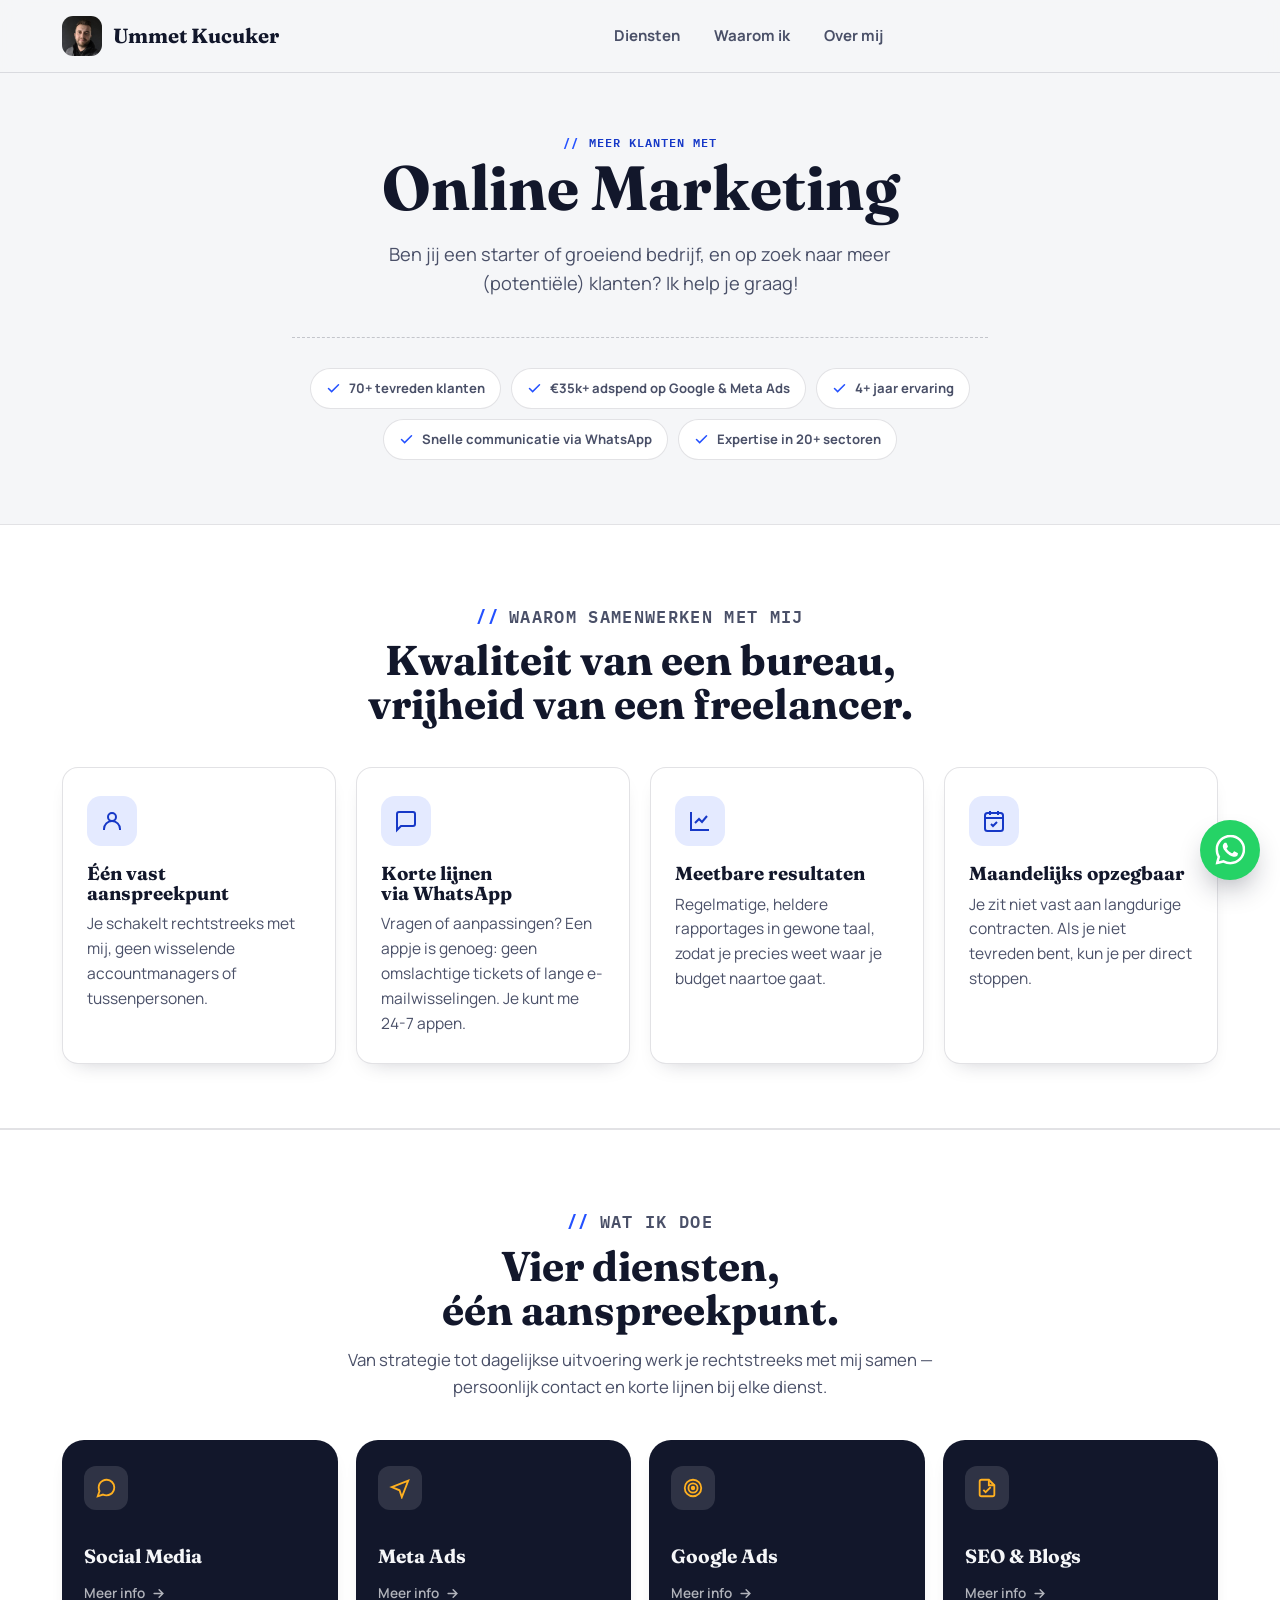
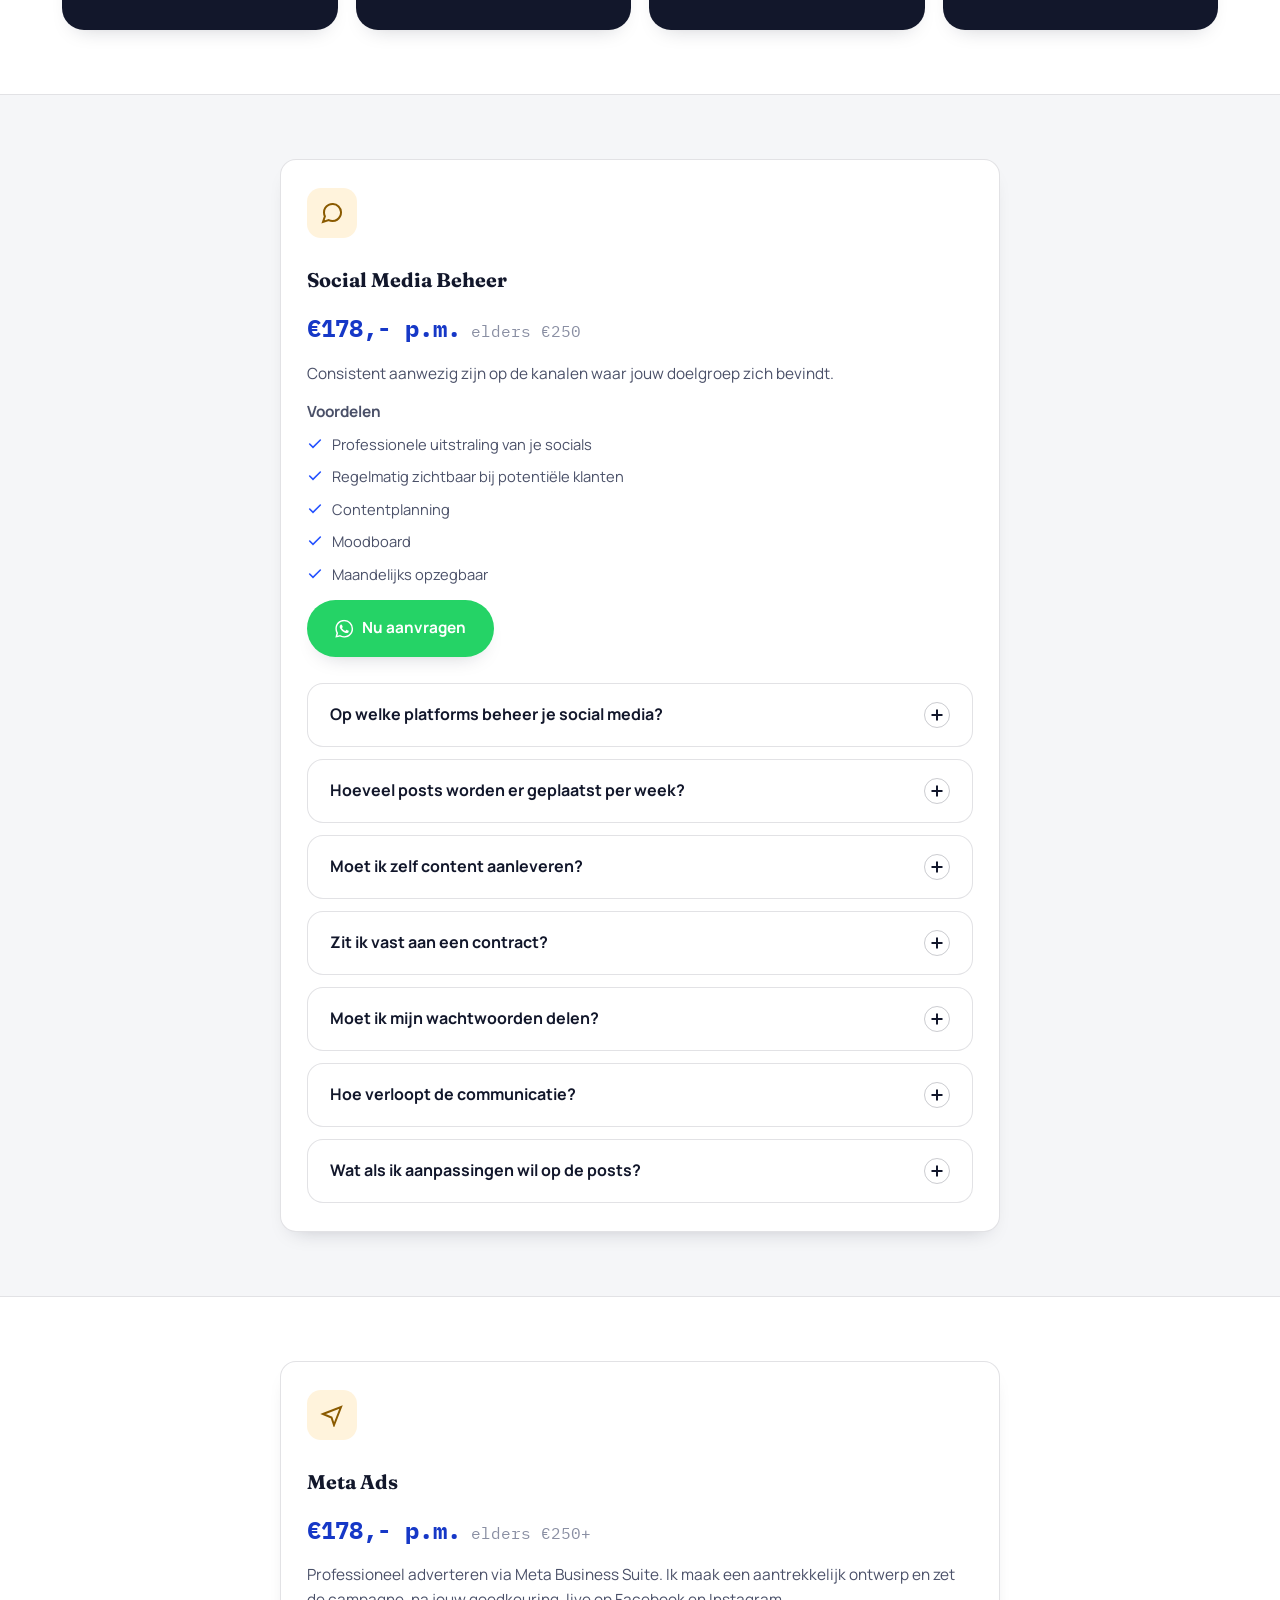
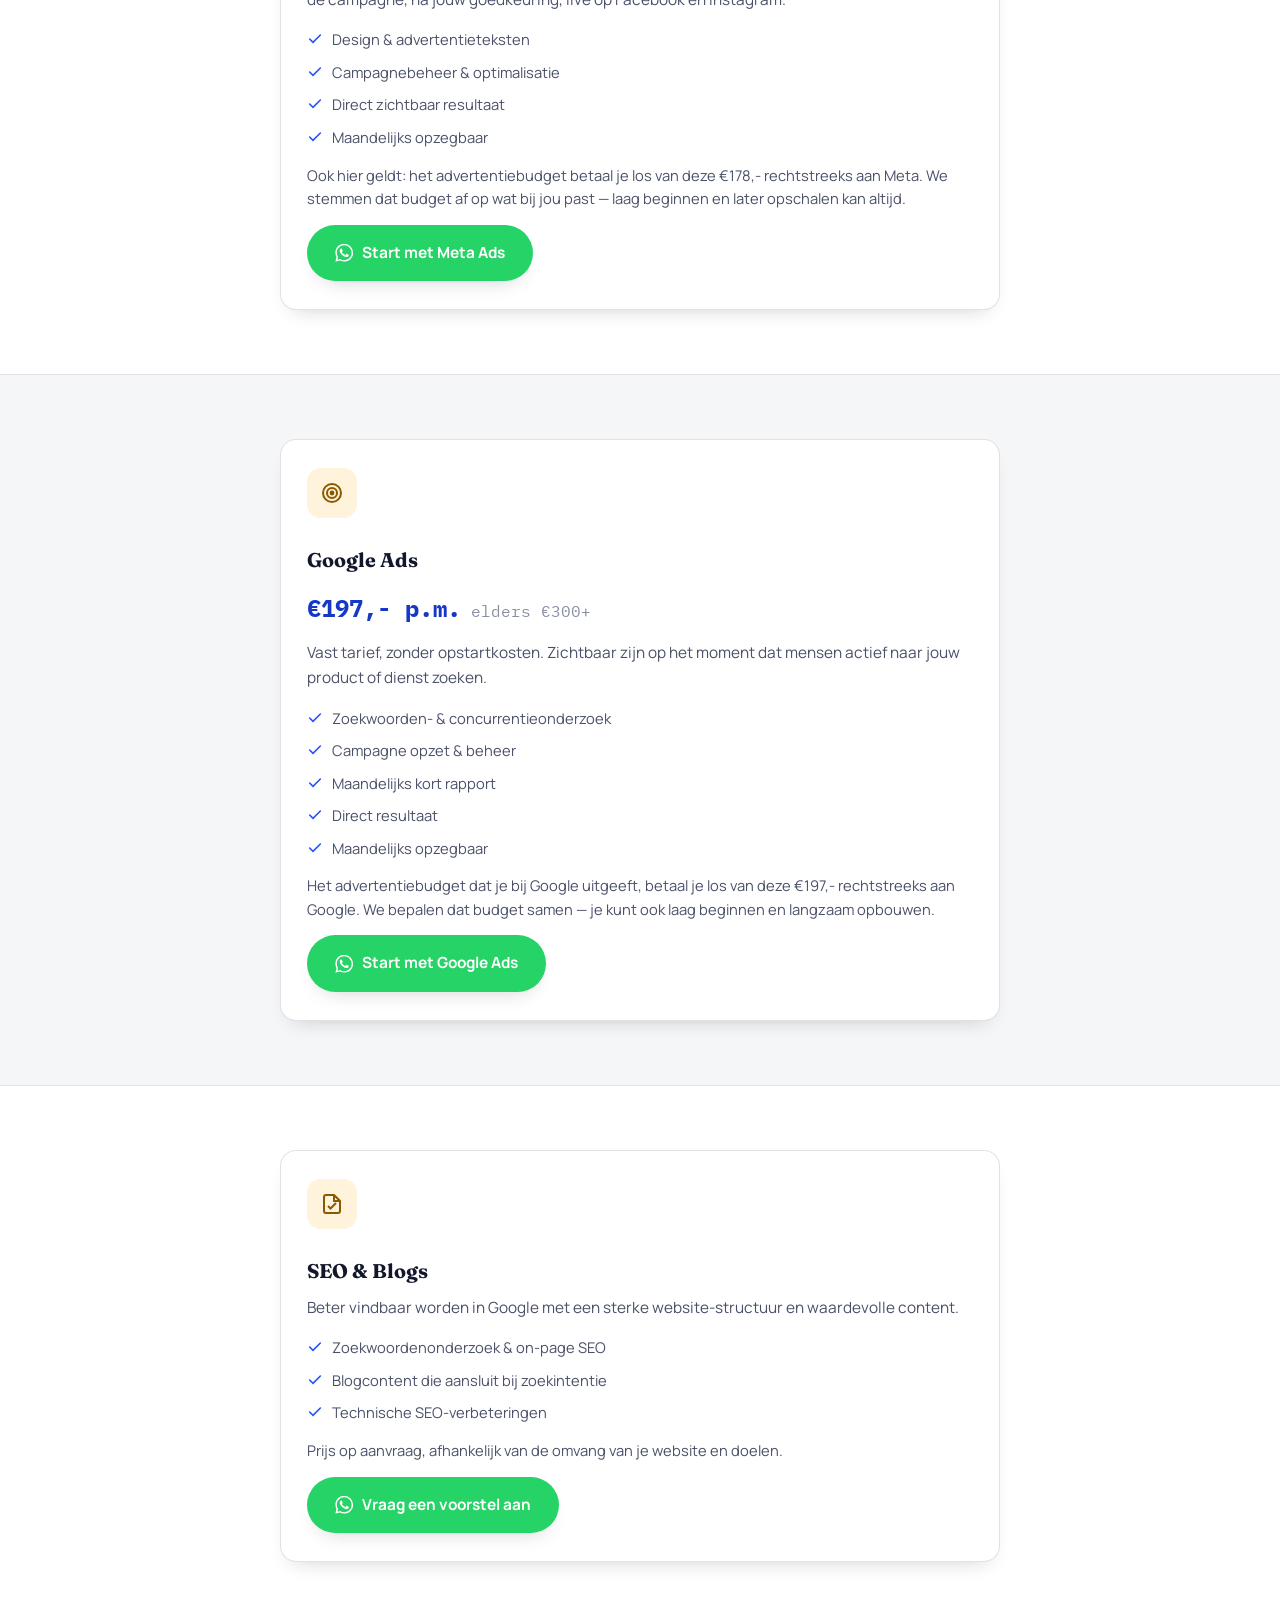
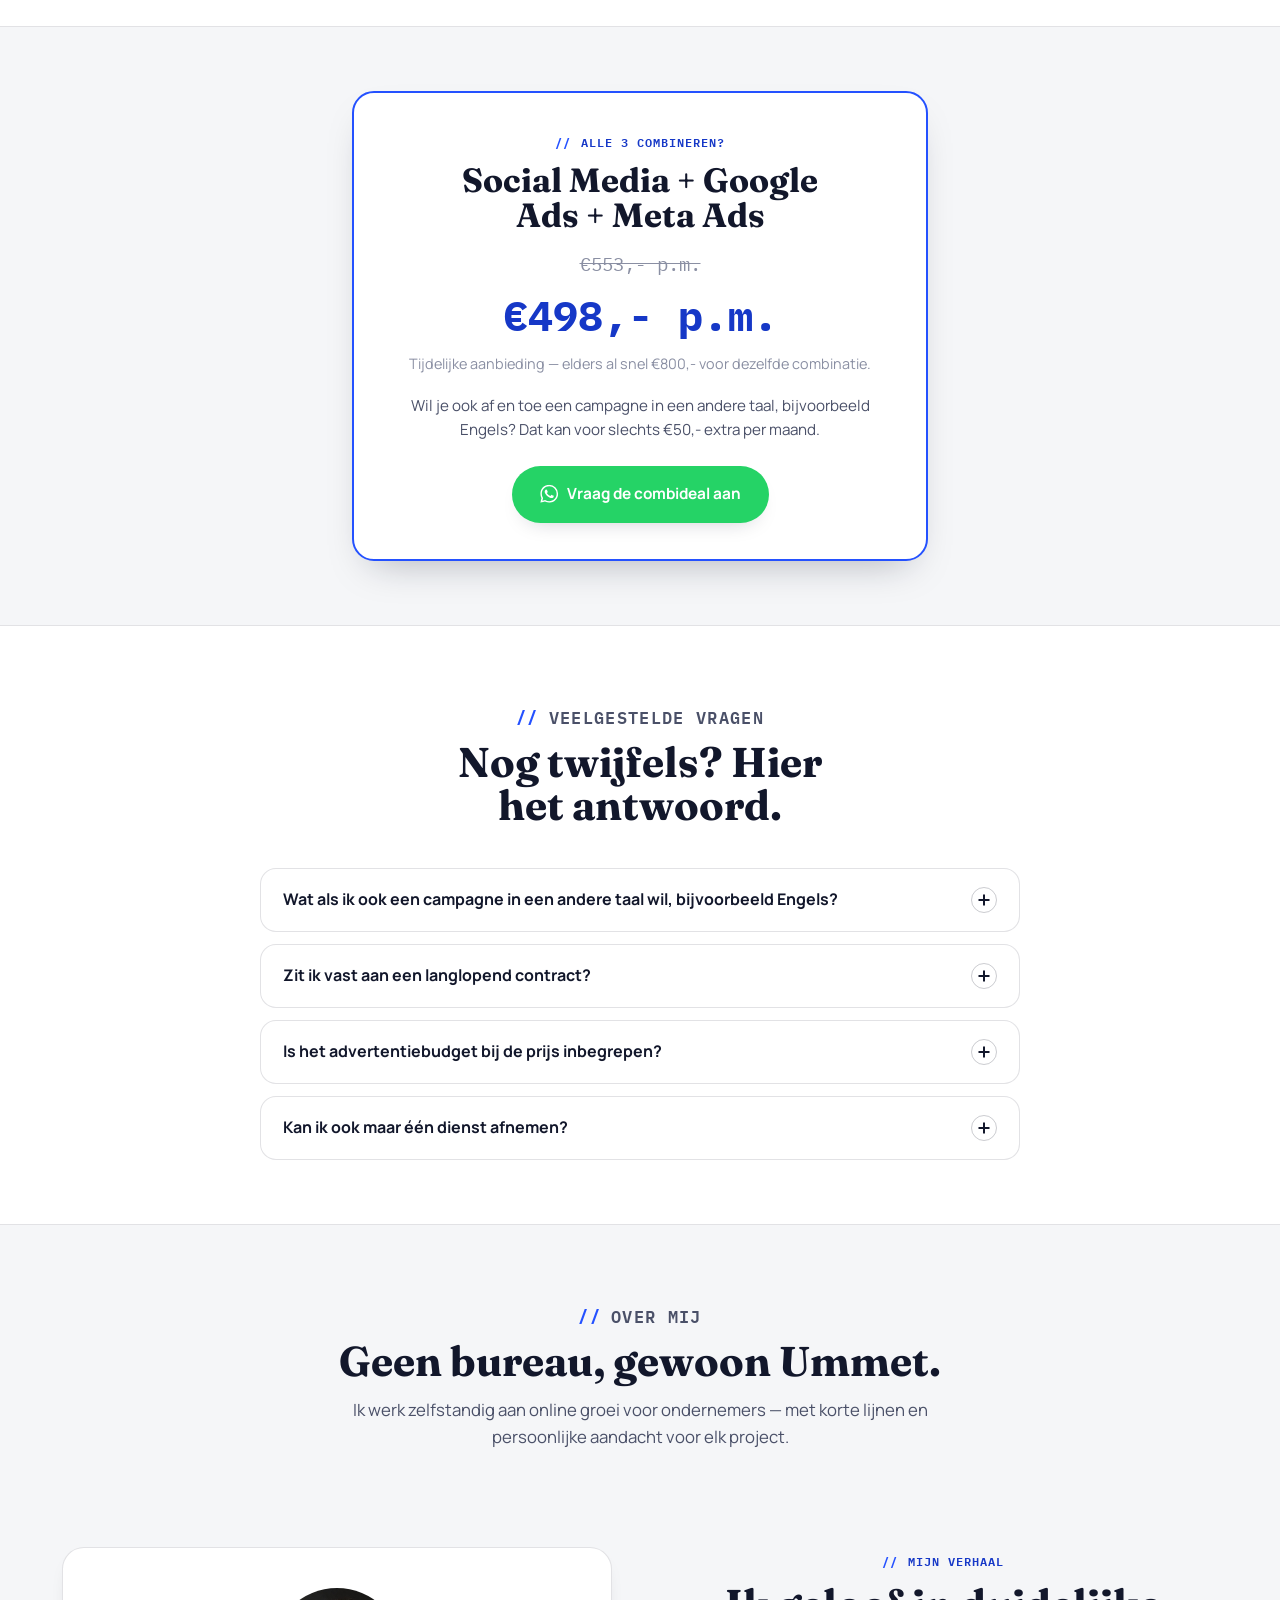
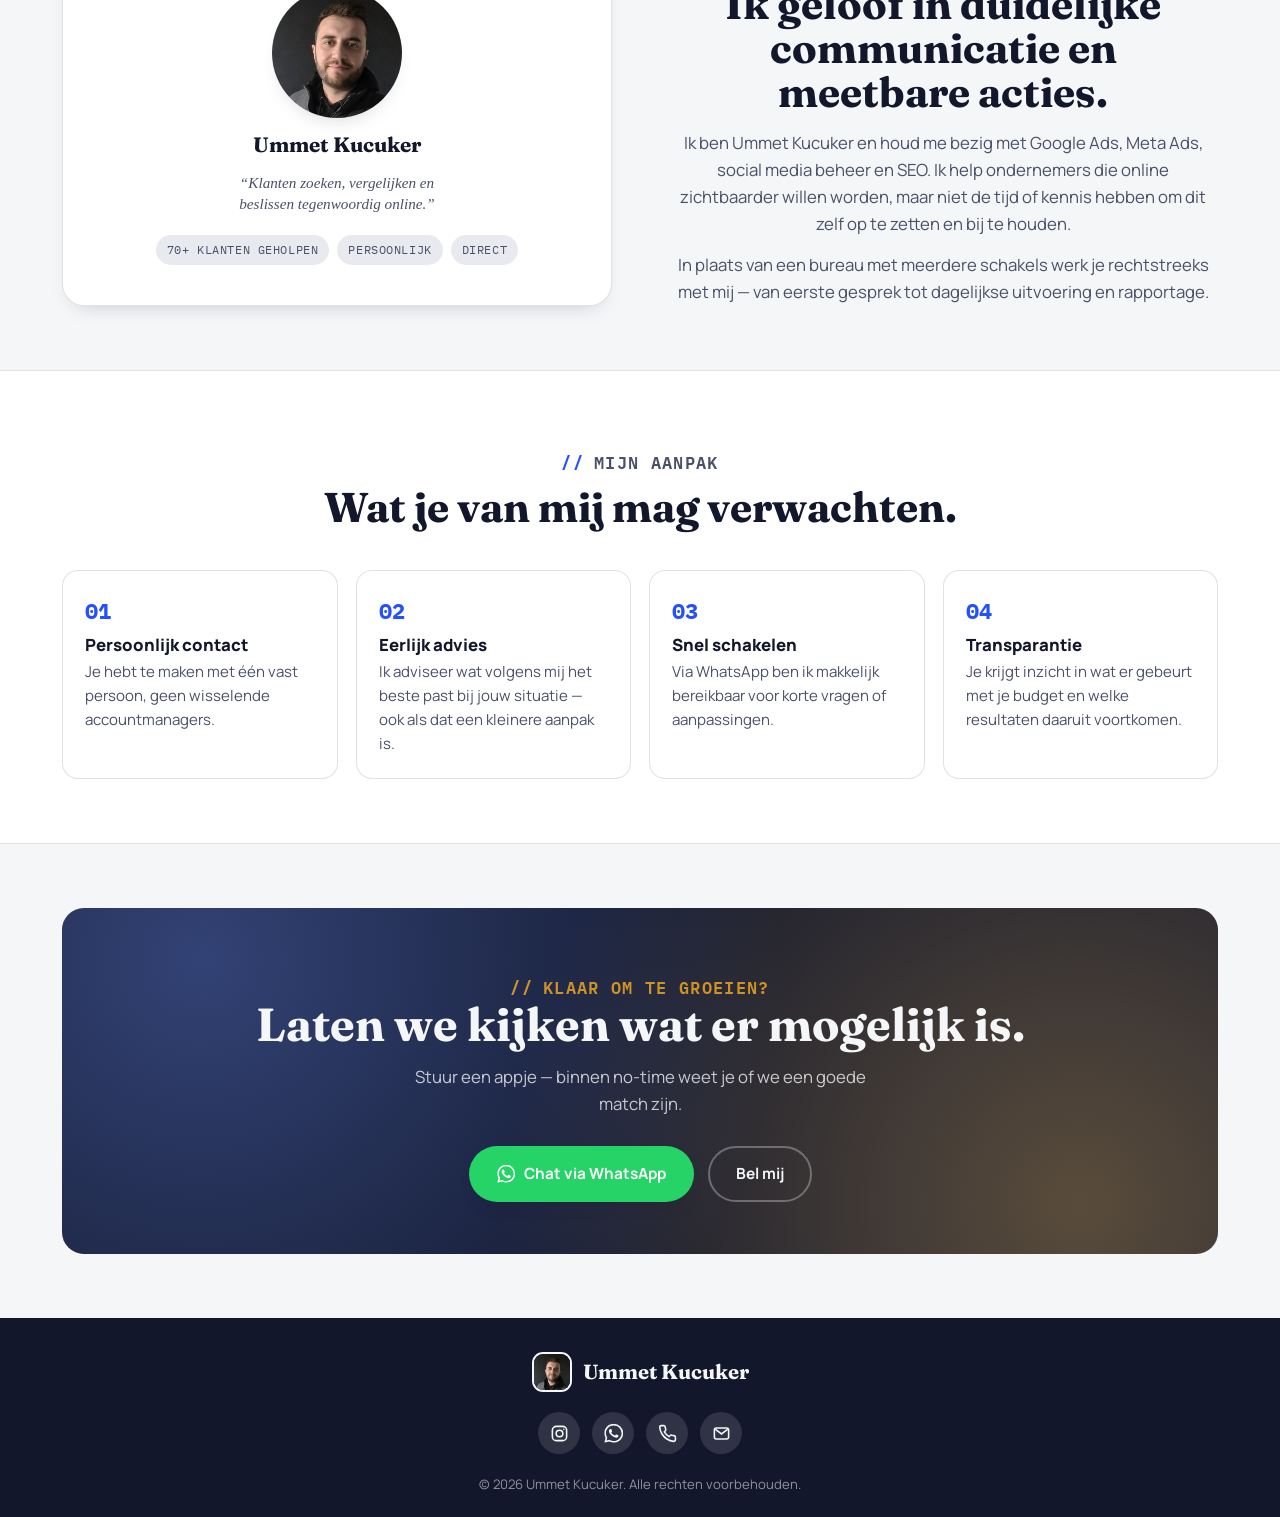
==== commit 5e6bf776: "Rename index_14.html to index.html" ====
--- a/index.html
+++ b/index.html
@@ -3,45 +3,46 @@
 <head>
 <meta charset="UTF-8">
 <meta name="viewport" content="width=device-width, initial-scale=1.0">
-<title>Kucuker Marketing | Online Marketing Bureau</title>
+<title>Ummet Kucuker</title>
 <link rel="preconnect" href="https://fonts.googleapis.com">
 <link rel="preconnect" href="https://fonts.gstatic.com" crossorigin>
 <link rel="stylesheet" href="https://fonts.googleapis.com/css2?family=Fraunces:opsz,wght@9..144,500;9..144,600;9..144,700;9..144,800;9..144,900&family=Manrope:wght@400;500;600;700;800&family=IBM+Plex+Mono:wght@500;600;700&display=swap">
 <link rel="stylesheet" href="index.css">
+</head>
+<body>
+
 <script type="application/ld+json">
 {
   "@context": "https://schema.org",
   "@type": "ProfessionalService",
-  "name": "Kucuker Marketing",
-  "url": "https://kucukermarketing.nl",
-  "description": "Online marketing uitbesteden: social media beheer, Google Ads, Meta Ads en SEO & blogs voor zzp'ers en MKB.",
-  "telephone": "+31 6 85 79 51 28",
+  "name": "Ummet Kucuker",
+  "description": "Freelance groeimarketing: Google Ads, Meta Ads, social media beheer en SEO & blogs voor zzp'ers en MKB.",
+  "telephone": "06 85 79 51 28",
   "areaServed": "Online / op afstand",
   "makesOffer": [
-    {"@type":"Offer","itemOffered":{"@type":"Service","name":"Social Media Beheer"}},
-    {"@type":"Offer","itemOffered":{"@type":"Service","name":"Google Ads"}},
-    {"@type":"Offer","itemOffered":{"@type":"Service","name":"Meta Ads"}},
-    {"@type":"Offer","itemOffered":{"@type":"Service","name":"SEO & Blogs"}}
+    {"@type":"Offer","itemOffered":{"@type":"Service","name":"Google Ads beheer"}},
+    {"@type":"Offer","itemOffered":{"@type":"Service","name":"Meta Ads (Facebook & Instagram)"}},
+    {"@type":"Offer","itemOffered":{"@type":"Service","name":"Social media beheer"}},
+    {"@type":"Offer","itemOffered":{"@type":"Service","name":"SEO & blogs"}}
   ]
 }
 </script>
-</head>
-<body>
+
+<!-- Header: logo + navigatie (desktop-nav + mobiel uitklapmenu) -->
 <header class="site-header">
   <div class="wrap header-row">
-    <a href="#top" class="logo" aria-label="Kucuker Marketing home">
-      <img class="logo-photo" src="[data-uri]" alt="">
-      <span class="logo-text">Kucuker Marketing</span>
+    <a href="#top" class="logo" aria-label="Ummet Kucuker home">
+      <img class="logo-mark" src="[data-uri]" alt="Ummet Kucuker logo">
+      <span class="logo-text">Ummet Kucuker</span>
     </a>
 
     <nav class="nav" aria-label="Primair">
       <a href="#diensten" class="nav-link" data-nav="diensten">Diensten</a>
       <a href="#waarom" class="nav-link" data-nav="waarom">Waarom ik</a>
-      <a href="#faq" class="nav-link" data-nav="faq">FAQ</a>
+      <a href="#over-mij" class="nav-link" data-nav="over-mij">Over mij</a>
     </nav>
 
     <div class="header-actions">
-      <a href="https://wa.me/31685795128" class="btn btn-wa header-cta"><svg class="wa-icon" viewBox="0 0 24 24" fill="currentColor" width="18" height="18"><path d="M17.472 14.382c-.297-.149-1.758-.867-2.03-.967-.273-.099-.471-.148-.67.15-.197.297-.767.966-.94 1.164-.173.199-.347.223-.644.075-.297-.15-1.255-.463-2.39-1.475-.883-.788-1.48-1.761-1.653-2.059-.173-.297-.018-.458.13-.606.134-.133.298-.347.446-.52.149-.174.198-.298.298-.497.099-.198.05-.371-.025-.52-.075-.149-.669-1.612-.916-2.207-.242-.579-.487-.5-.669-.51-.173-.008-.371-.01-.57-.01-.198 0-.52.074-.792.372-.272.297-1.04 1.016-1.04 2.479 0 1.462 1.065 2.875 1.213 3.074.149.198 2.096 3.2 5.077 4.487.709.306 1.262.489 1.694.625.712.227 1.36.195 1.871.118.571-.085 1.758-.719 2.006-1.413.248-.694.248-1.289.173-1.413-.074-.124-.272-.198-.57-.347zm-5.421 7.403h-.004a9.87 9.87 0 01-5.031-1.378l-.361-.214-3.741.982.998-3.648-.235-.374a9.86 9.86 0 01-1.51-5.26c.001-5.45 4.436-9.884 9.888-9.884 2.64 0 5.122 1.03 6.988 2.898a9.825 9.825 0 012.893 6.994c-.003 5.45-4.437 9.884-9.885 9.884zm8.413-18.297A11.815 11.815 0 0012.05 0C5.495 0 .16 5.335.157 11.892c0 2.096.547 4.142 1.588 5.945L.057 24l6.305-1.654a11.882 11.882 0 005.683 1.448h.005c6.554 0 11.89-5.335 11.893-11.893a11.821 11.821 0 00-3.48-8.413z"/></svg>Chat via WhatsApp</a>
       <button class="menu-toggle" id="menuToggle" aria-expanded="false" aria-controls="mobilePanel" aria-label="Open menu">
         <svg id="iconMenu" width="20" height="20" viewBox="0 0 24 24" fill="none" stroke="currentColor" stroke-width="2.4" stroke-linecap="round"><path d="M3 6h18M3 12h18M3 18h18"/></svg>
         <svg id="iconClose" width="20" height="20" viewBox="0 0 24 24" fill="none" stroke="currentColor" stroke-width="2.4" stroke-linecap="round" hidden><path d="M6 6l12 12M18 6L6 18"/></svg>
@@ -52,26 +53,20 @@
   <nav class="mobile-panel" id="mobilePanel" aria-label="Mobiel">
     <a href="#diensten" class="nav-link" data-nav="diensten">Diensten</a>
     <a href="#waarom" class="nav-link" data-nav="waarom">Waarom ik</a>
-    <a href="#faq" class="nav-link" data-nav="faq">FAQ</a>
-    <a href="#contact" class="nav-link" data-nav="contact">Contact</a>
-    <a href="https://wa.me/31685795128" class="btn btn-wa"><svg class="wa-icon" viewBox="0 0 24 24" fill="currentColor" width="18" height="18"><path d="M17.472 14.382c-.297-.149-1.758-.867-2.03-.967-.273-.099-.471-.148-.67.15-.197.297-.767.966-.94 1.164-.173.199-.347.223-.644.075-.297-.15-1.255-.463-2.39-1.475-.883-.788-1.48-1.761-1.653-2.059-.173-.297-.018-.458.13-.606.134-.133.298-.347.446-.52.149-.174.198-.298.298-.497.099-.198.05-.371-.025-.52-.075-.149-.669-1.612-.916-2.207-.242-.579-.487-.5-.669-.51-.173-.008-.371-.01-.57-.01-.198 0-.52.074-.792.372-.272.297-1.04 1.016-1.04 2.479 0 1.462 1.065 2.875 1.213 3.074.149.198 2.096 3.2 5.077 4.487.709.306 1.262.489 1.694.625.712.227 1.36.195 1.871.118.571-.085 1.758-.719 2.006-1.413.248-.694.248-1.289.173-1.413-.074-.124-.272-.198-.57-.347zm-5.421 7.403h-.004a9.87 9.87 0 01-5.031-1.378l-.361-.214-3.741.982.998-3.648-.235-.374a9.86 9.86 0 01-1.51-5.26c.001-5.45 4.436-9.884 9.888-9.884 2.64 0 5.122 1.03 6.988 2.898a9.825 9.825 0 012.893 6.994c-.003 5.45-4.437 9.884-9.885 9.884zm8.413-18.297A11.815 11.815 0 0012.05 0C5.495 0 .16 5.335.157 11.892c0 2.096.547 4.142 1.588 5.945L.057 24l6.305-1.654a11.882 11.882 0 005.683 1.448h.005c6.554 0 11.89-5.335 11.893-11.893a11.821 11.821 0 00-3.48-8.413z"/></svg>Chat via WhatsApp</a>
+    <a href="#over-mij" class="nav-link" data-nav="over-mij">Over mij</a>
   </nav>
 </header>
 
+<!-- Hoofdinhoud van de pagina -->
 <main id="top">
 
-  <!-- ===================== HERO ===================== -->
+  <!-- Hero: openingsscherm met titel en kernpunten -->
   <section class="hero hero-solo">
     <div class="wrap">
       <div>
-        <p class="eyebrow">Online marketing uitbesteden</p>
-        <h1>Meer klanten met<br>Online Marketing</h1>
+        <p class="eyebrow">Meer klanten met</p>
+        <h1>Online Marketing</h1>
         <p class="hero-lede">Ben jij een starter of groeiend bedrijf, en op zoek naar meer (potenti&euml;le) klanten? Ik help je graag!</p>
-        <div class="hero-actions">
-          <a href="#diensten" class="btn btn-primary">Bekijk diensten</a>
-          <a href="https://wa.me/31685795128" class="btn btn-wa"><svg class="wa-icon" viewBox="0 0 24 24" fill="currentColor" width="18" height="18"><path d="M17.472 14.382c-.297-.149-1.758-.867-2.03-.967-.273-.099-.471-.148-.67.15-.197.297-.767.966-.94 1.164-.173.199-.347.223-.644.075-.297-.15-1.255-.463-2.39-1.475-.883-.788-1.48-1.761-1.653-2.059-.173-.297-.018-.458.13-.606.134-.133.298-.347.446-.52.149-.174.198-.298.298-.497.099-.198.05-.371-.025-.52-.075-.149-.669-1.612-.916-2.207-.242-.579-.487-.5-.669-.51-.173-.008-.371-.01-.57-.01-.198 0-.52.074-.792.372-.272.297-1.04 1.016-1.04 2.479 0 1.462 1.065 2.875 1.213 3.074.149.198 2.096 3.2 5.077 4.487.709.306 1.262.489 1.694.625.712.227 1.36.195 1.871.118.571-.085 1.758-.719 2.006-1.413.248-.694.248-1.289.173-1.413-.074-.124-.272-.198-.57-.347zm-5.421 7.403h-.004a9.87 9.87 0 01-5.031-1.378l-.361-.214-3.741.982.998-3.648-.235-.374a9.86 9.86 0 01-1.51-5.26c.001-5.45 4.436-9.884 9.888-9.884 2.64 0 5.122 1.03 6.988 2.898a9.825 9.825 0 012.893 6.994c-.003 5.45-4.437 9.884-9.885 9.884zm8.413-18.297A11.815 11.815 0 0012.05 0C5.495 0 .16 5.335.157 11.892c0 2.096.547 4.142 1.588 5.945L.057 24l6.305-1.654a11.882 11.882 0 005.683 1.448h.005c6.554 0 11.89-5.335 11.893-11.893a11.821 11.821 0 00-3.48-8.413z"/></svg>Chat via WhatsApp</a>
-        </div>
-        <p style="margin-top:26px;font-size:1.2rem;font-weight:700;color:var(--accent-ink);max-width:560px;">&ldquo;Online groeien zonder hoge marketingkosten&rdquo;</p>
 
         <div class="tag-strip">
           <span class="tag-chip"><svg viewBox="0 0 24 24" fill="none" stroke="currentColor" stroke-width="2.4" stroke-linecap="round"><path d="M20 6L9 17l-5-5"/></svg>70+ tevreden klanten</span>
@@ -84,11 +79,11 @@
     </div>
   </section>
 
-  <!-- ===================== WAAROM ===================== -->
+  <!-- Waarom ik: voordelen van met mij samenwerken -->
   <section class="section section-alt" id="waarom">
     <div class="wrap">
-      <div class="section-head" style="margin-inline:auto;text-align:center;">
-        <p class="eyebrow" style="justify-content:center;">Waarom samenwerken met mij</p>
+      <div class="section-head">
+        <p class="eyebrow">Waarom samenwerken met mij</p>
         <h2>Kwaliteit van een bureau, vrijheid van een freelancer.</h2>
       </div>
       <div class="benefits-grid">
@@ -116,47 +111,40 @@
     </div>
   </section>
 
-  <!-- ===================== QUOTE ===================== -->
-  <section class="section">
-    <div class="wrap">
-      <p style="text-align:center;font-weight:700;font-size:clamp(1.3rem,3.5vw,1.9rem);color:var(--ink);max-width:720px;margin-inline:auto;">&ldquo;Zorg dat klanten JOU vinden, niet je concurrent.&rdquo;</p>
-    </div>
-  </section>
-
-  <!-- ===================== DIENSTEN ===================== -->
+  <!-- Diensten: overzicht-tegels die naar de 4 diensten hieronder scrollen -->
   <section class="section section-alt" id="diensten">
     <div class="wrap">
-      <div class="section-head" style="margin-inline:auto;text-align:center;">
-        <p class="eyebrow" style="justify-content:center;">Diensten</p>
-        <h2>Kies de dienst die bij jou past.</h2>
-        <p style="margin-inline:auto;">Los af te nemen, of combineer alle drie voor een voordeligere totaalprijs.</p>
-      </div>
-      <div class="benefits-grid">
-        <a href="#socialmedia" class="benefit-card" style="text-decoration:none;color:inherit;">
-          <div class="benefit-icon"><svg viewBox="0 0 24 24" fill="none" stroke="currentColor" stroke-width="2"><path d="M21 11.5a8.4 8.4 0 01-.9 3.8 8.5 8.5 0 01-7.6 4.7 8.4 8.4 0 01-3.8-.9L3 21l1.9-5.7a8.4 8.4 0 01-.9-3.8 8.5 8.5 0 014.7-7.6 8.4 8.4 0 013.8-.9h.5a8.48 8.48 0 018 8v.5z"/></svg></div>
-          <h3>Social Media Beheer</h3>
-          <span style="display:inline-flex;align-items:center;gap:6px;margin-top:6px;font-weight:700;font-size:0.9rem;color:var(--accent-ink);">Meer info &rarr;</span>
+      <div class="section-head">
+        <p class="eyebrow">Wat ik doe</p>
+        <h2>Vier diensten, &eacute;&eacute;n aanspreekpunt.</h2>
+        <p>Van strategie tot dagelijkse uitvoering werk je rechtstreeks met mij samen &mdash; persoonlijk contact en korte lijnen bij elke dienst.</p>
+      </div>
+      <div class="tiles-grid">
+        <a href="#socialmedia" class="tile">
+          <div class="tile-icon"><svg viewBox="0 0 24 24" fill="none" stroke="currentColor" stroke-width="2"><path d="M21 11.5a8.4 8.4 0 01-.9 3.8 8.5 8.5 0 01-7.6 4.7 8.4 8.4 0 01-3.8-.9L3 21l1.9-5.7a8.4 8.4 0 01-.9-3.8 8.5 8.5 0 014.7-7.6 8.4 8.4 0 013.8-.9h.5a8.48 8.48 0 018 8v.5z"/></svg></div>
+          <h3>Social Media</h3>
+          <span>Meer info <svg viewBox="0 0 24 24" fill="none" stroke="currentColor" stroke-width="2.4" stroke-linecap="round"><path d="M5 12h14M13 6l6 6-6 6"/></svg></span>
         </a>
-        <a href="#meta-ads" class="benefit-card" style="text-decoration:none;color:inherit;">
-          <div class="benefit-icon"><svg viewBox="0 0 24 24" fill="none" stroke="currentColor" stroke-width="2"><path d="M3 11l18-7-7 18-2.5-7.5L3 11z"/></svg></div>
+        <a href="#meta-ads" class="tile">
+          <div class="tile-icon"><svg viewBox="0 0 24 24" fill="none" stroke="currentColor" stroke-width="2"><path d="M3 11l18-7-7 18-2.5-7.5L3 11z"/></svg></div>
           <h3>Meta Ads</h3>
-          <span style="display:inline-flex;align-items:center;gap:6px;margin-top:6px;font-weight:700;font-size:0.9rem;color:var(--accent-ink);">Meer info &rarr;</span>
+          <span>Meer info <svg viewBox="0 0 24 24" fill="none" stroke="currentColor" stroke-width="2.4" stroke-linecap="round"><path d="M5 12h14M13 6l6 6-6 6"/></svg></span>
         </a>
-        <a href="#google-ads" class="benefit-card" style="text-decoration:none;color:inherit;">
-          <div class="benefit-icon"><svg viewBox="0 0 24 24" fill="none" stroke="currentColor" stroke-width="2"><circle cx="12" cy="12" r="9"/><circle cx="12" cy="12" r="5"/><circle cx="12" cy="12" r="1.4" fill="currentColor"/></svg></div>
+        <a href="#google-ads" class="tile">
+          <div class="tile-icon"><svg viewBox="0 0 24 24" fill="none" stroke="currentColor" stroke-width="2"><circle cx="12" cy="12" r="9"/><circle cx="12" cy="12" r="5"/><circle cx="12" cy="12" r="1.4" fill="currentColor"/></svg></div>
           <h3>Google Ads</h3>
-          <span style="display:inline-flex;align-items:center;gap:6px;margin-top:6px;font-weight:700;font-size:0.9rem;color:var(--accent-ink);">Meer info &rarr;</span>
+          <span>Meer info <svg viewBox="0 0 24 24" fill="none" stroke="currentColor" stroke-width="2.4" stroke-linecap="round"><path d="M5 12h14M13 6l6 6-6 6"/></svg></span>
         </a>
-        <a href="#seo-blogs" class="benefit-card" style="text-decoration:none;color:inherit;">
-          <div class="benefit-icon"><svg viewBox="0 0 24 24" fill="none" stroke="currentColor" stroke-width="2"><path d="M14 3H6a2 2 0 00-2 2v14a2 2 0 002 2h12a2 2 0 002-2V9z"/><path d="M14 3v6h6"/><path d="M8 14l2.5 2.5L16 11"/></svg></div>
+        <a href="#seo-blogs" class="tile">
+          <div class="tile-icon"><svg viewBox="0 0 24 24" fill="none" stroke="currentColor" stroke-width="2"><path d="M14 3H6a2 2 0 00-2 2v14a2 2 0 002 2h12a2 2 0 002-2V9z"/><path d="M14 3v6h6"/><path d="M8 14l2.5 2.5L16 11"/></svg></div>
           <h3>SEO &amp; Blogs</h3>
-          <span style="display:inline-flex;align-items:center;gap:6px;margin-top:6px;font-weight:700;font-size:0.9rem;color:var(--accent-ink);">Meer info &rarr;</span>
+          <span>Meer info <svg viewBox="0 0 24 24" fill="none" stroke="currentColor" stroke-width="2.4" stroke-linecap="round"><path d="M5 12h14M13 6l6 6-6 6"/></svg></span>
         </a>
       </div>
     </div>
   </section>
 
-  <!-- ===== Social Media Beheer ===== -->
+  <!-- Dienst: Social Media Beheer -->
   <section class="section" id="socialmedia">
     <div class="wrap">
       <div class="services-grid" style="grid-template-columns:1fr;max-width:720px;margin-inline:auto;">
@@ -210,7 +198,7 @@
     </div>
   </section>
 
-<!-- ===== Meta Ads ===== -->
+  <!-- Dienst: Meta Ads (Facebook & Instagram) -->
   <section class="section section-alt" id="meta-ads">
     <div class="wrap">
       <div class="services-grid" style="grid-template-columns:1fr;max-width:720px;margin-inline:auto;">
@@ -232,7 +220,7 @@
     </div>
   </section>
 
-  <!-- ===== Google Ads ===== -->
+  <!-- Dienst: Google Ads -->
   <section class="section" id="google-ads">
     <div class="wrap">
       <div class="services-grid" style="grid-template-columns:1fr;max-width:720px;margin-inline:auto;">
@@ -255,7 +243,7 @@
     </div>
   </section>
 
-  <!-- ===== SEO & Blogs ===== -->
+  <!-- Dienst: SEO & Blogs -->
   <section class="section section-alt" id="seo-blogs">
     <div class="wrap">
       <div class="services-grid" style="grid-template-columns:1fr;max-width:720px;margin-inline:auto;">
@@ -275,7 +263,7 @@
     </div>
   </section>
 
-  <!-- ===== Combo-aanbieding ===== -->
+  <!-- Combinatiedeal: alle 3 diensten samen -->
   <section class="section">
     <div class="wrap" style="max-width:640px;margin-inline:auto;">
       <div class="combo-card">
@@ -292,10 +280,10 @@
     </div>
   </section>
 
-  <!-- ===================== FAQ ===================== -->
+  <!-- Veelgestelde vragen (FAQ) -->
   <section class="section section-alt" id="faq">
     <div class="wrap">
-      <div class="section-head" style="margin-inline:auto;text-align:center;">
+      <div class="section-head">
         <p class="eyebrow" style="justify-content:center;">Veelgestelde vragen</p>
         <h2>Nog twijfels? Hier het antwoord.</h2>
       </div>
@@ -320,36 +308,114 @@
     </div>
   </section>
 
+  <!-- Over mij: foto, korte intro en verhaal -->
+  <section class="section" id="over-mij">
+    <div class="wrap split">
+      <div class="section-head" style="grid-column:1/-1;">
+        <p class="eyebrow">Over mij</p>
+        <h2>Geen bureau, gewoon Ummet.</h2>
+        <p>Ik werk zelfstandig aan online groei voor ondernemers &mdash; met korte lijnen en persoonlijke aandacht voor elk project.</p>
+      </div>
+      <div class="avatar-card">
+        <img class="avatar-photo" src="[data-uri]